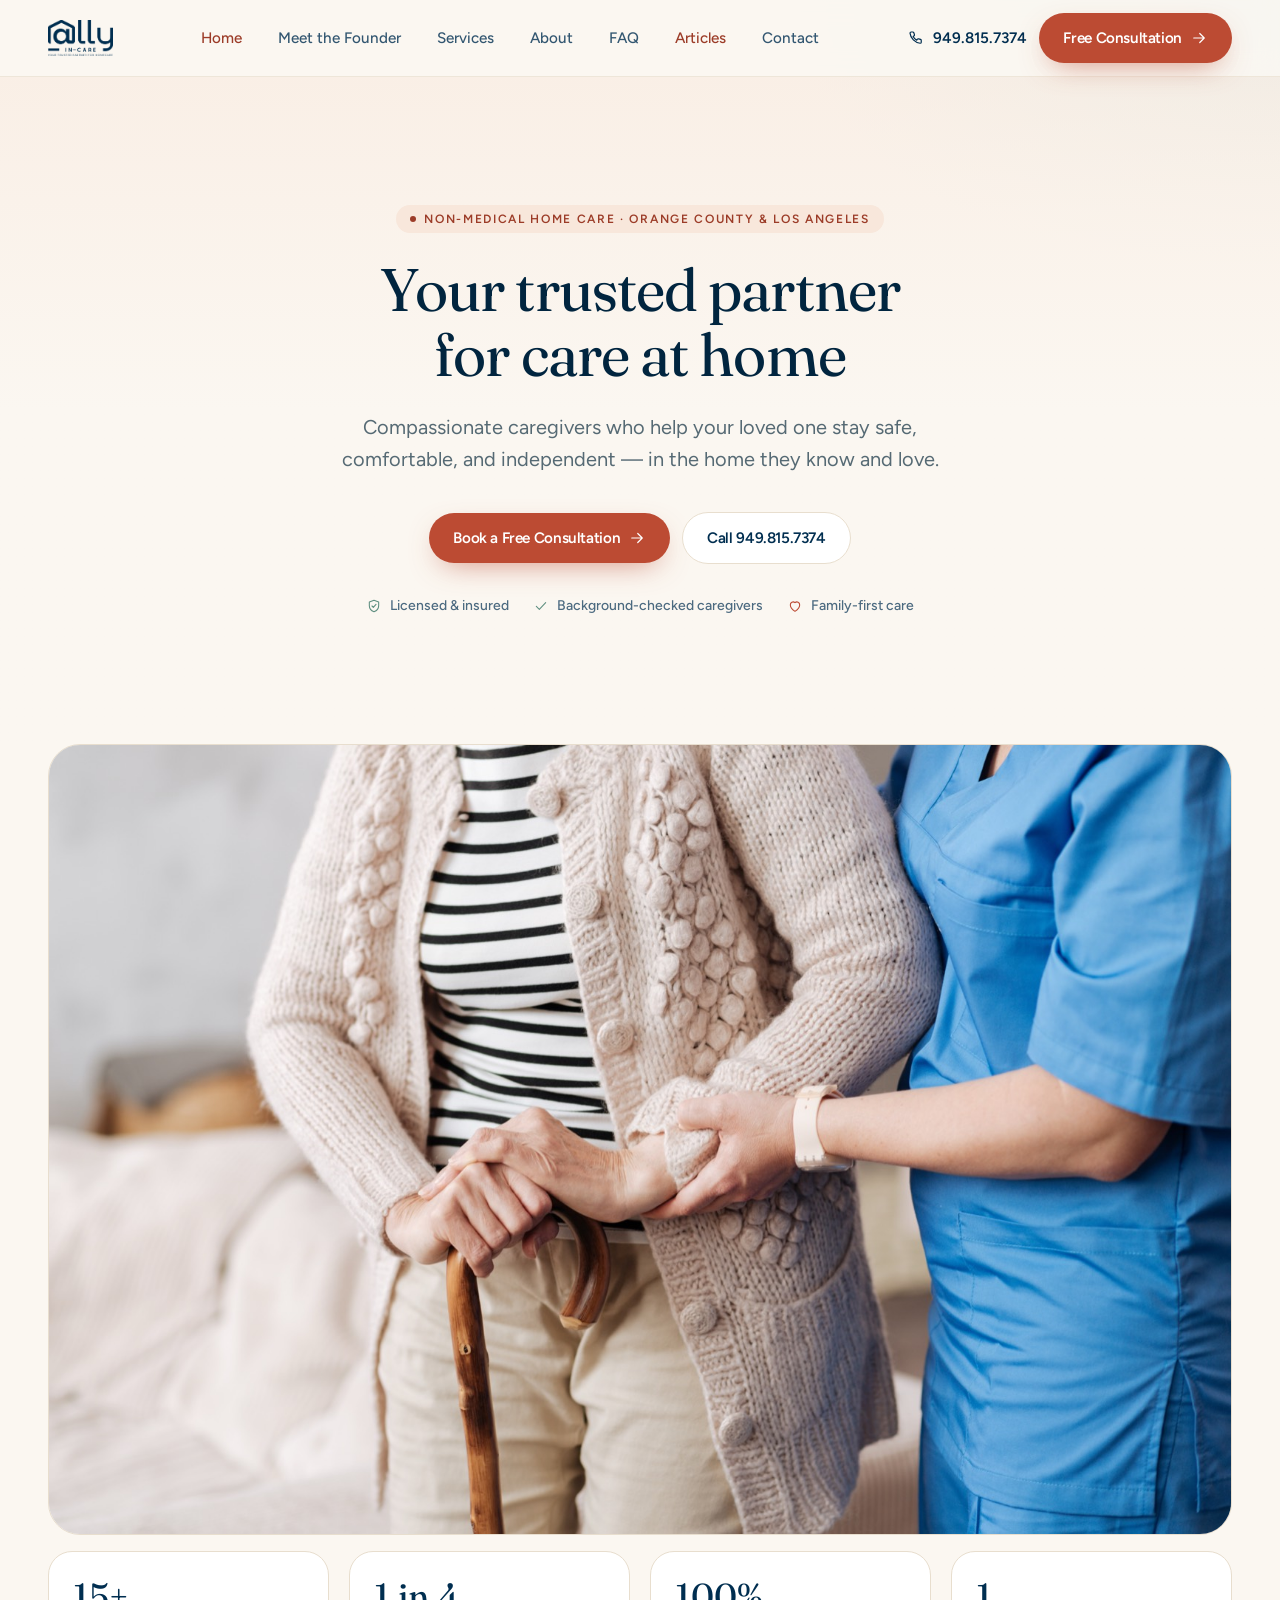
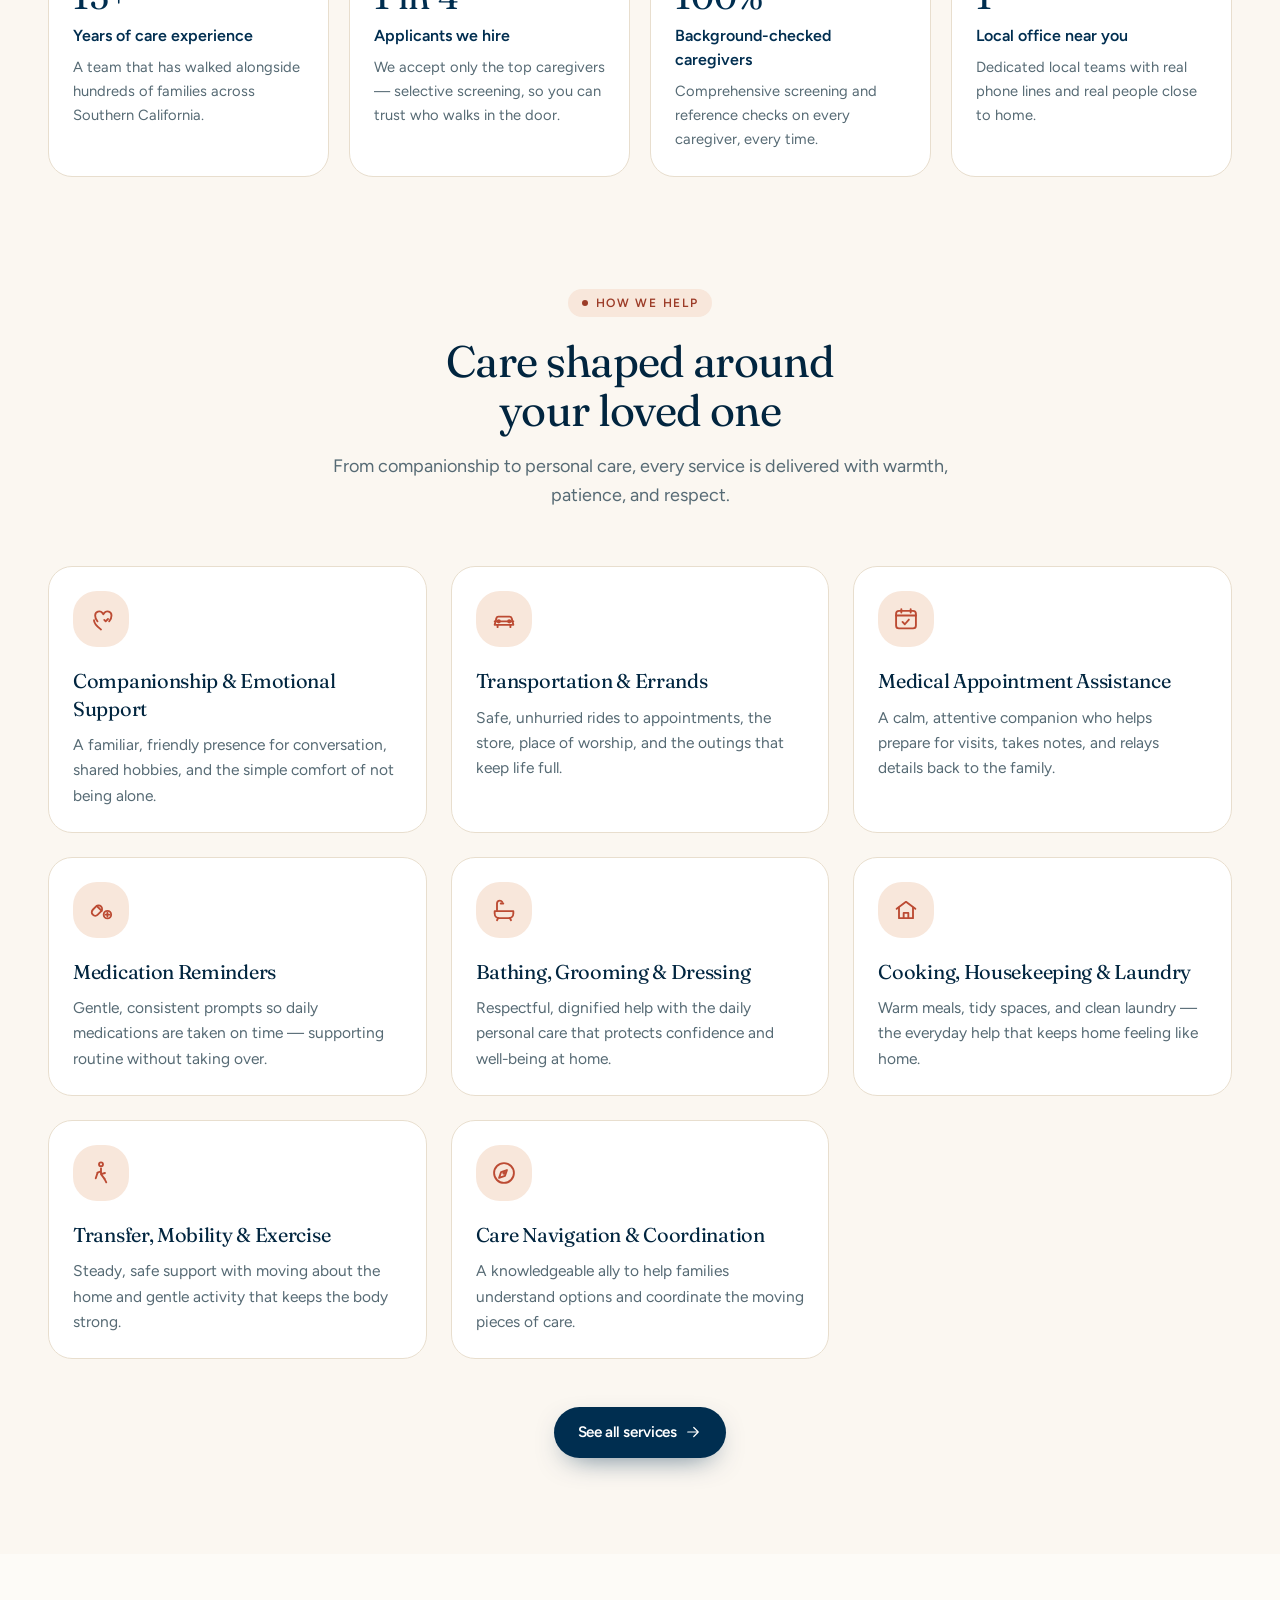
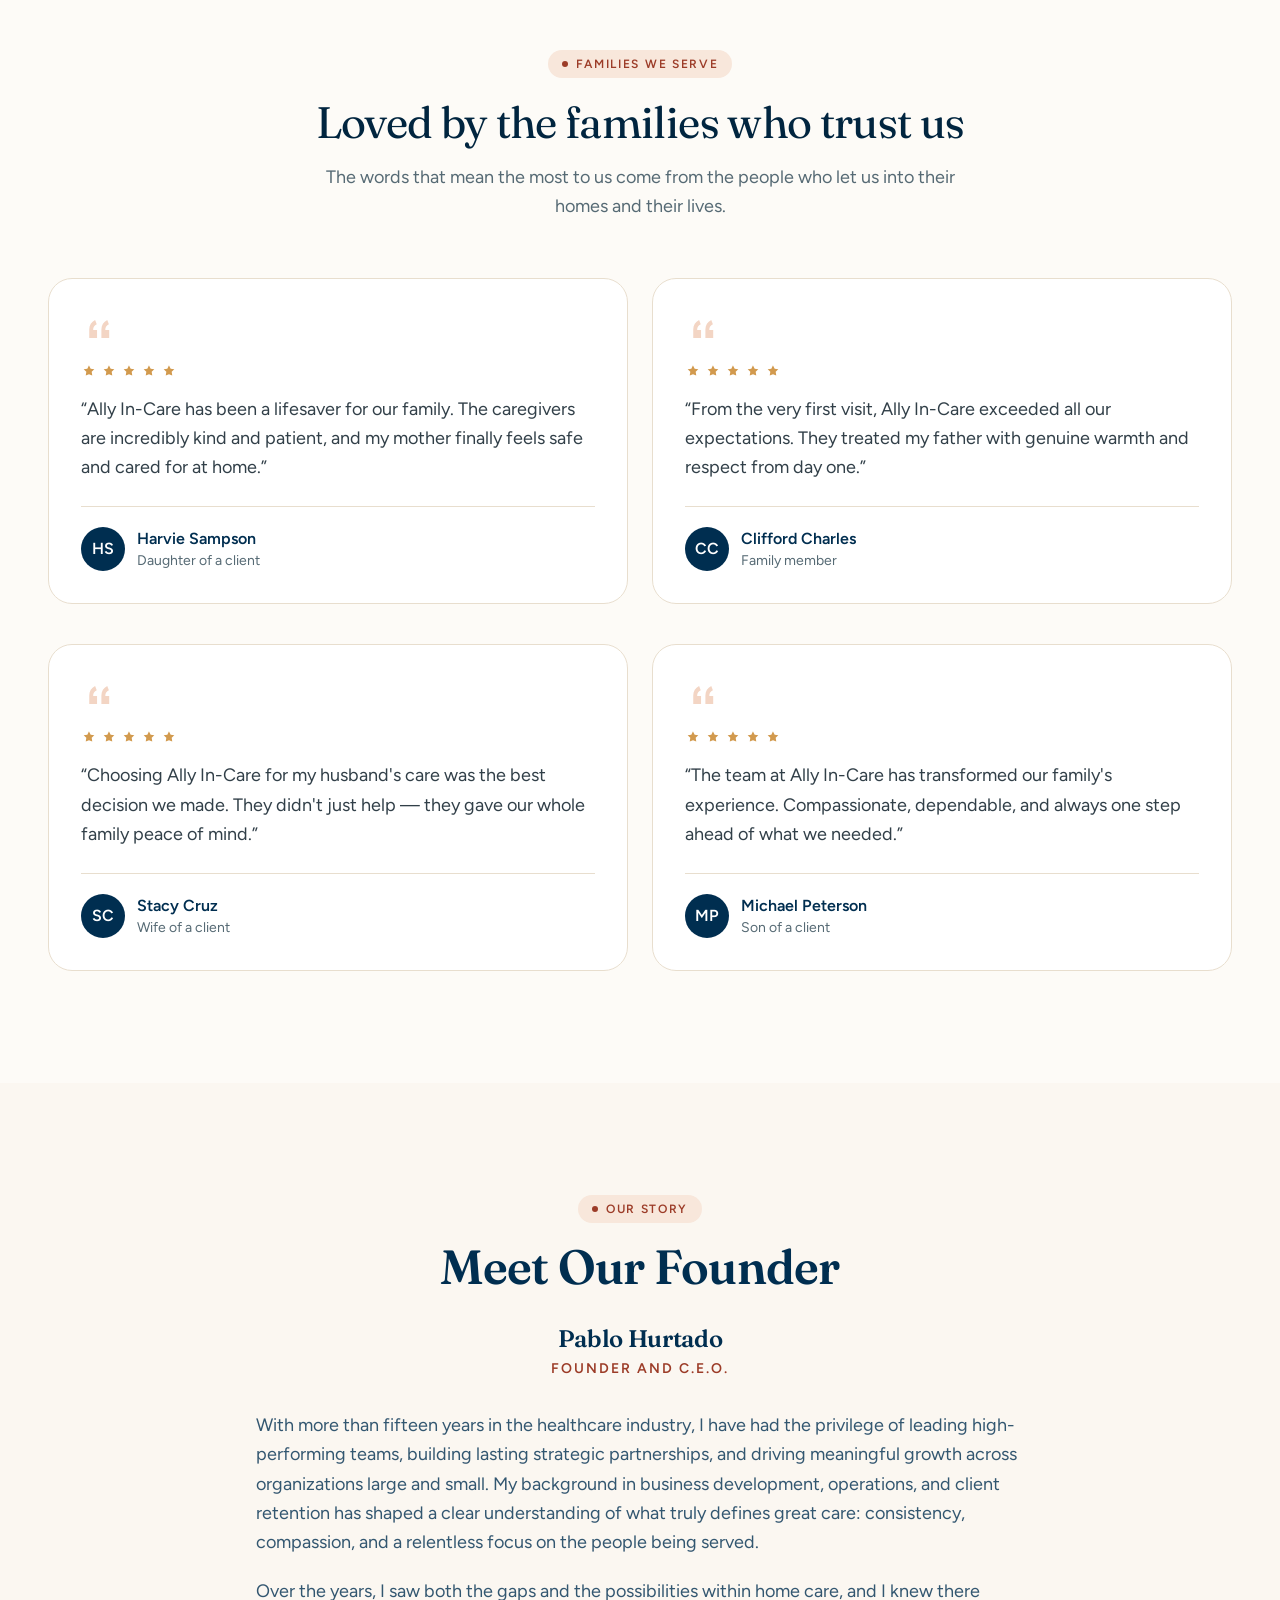
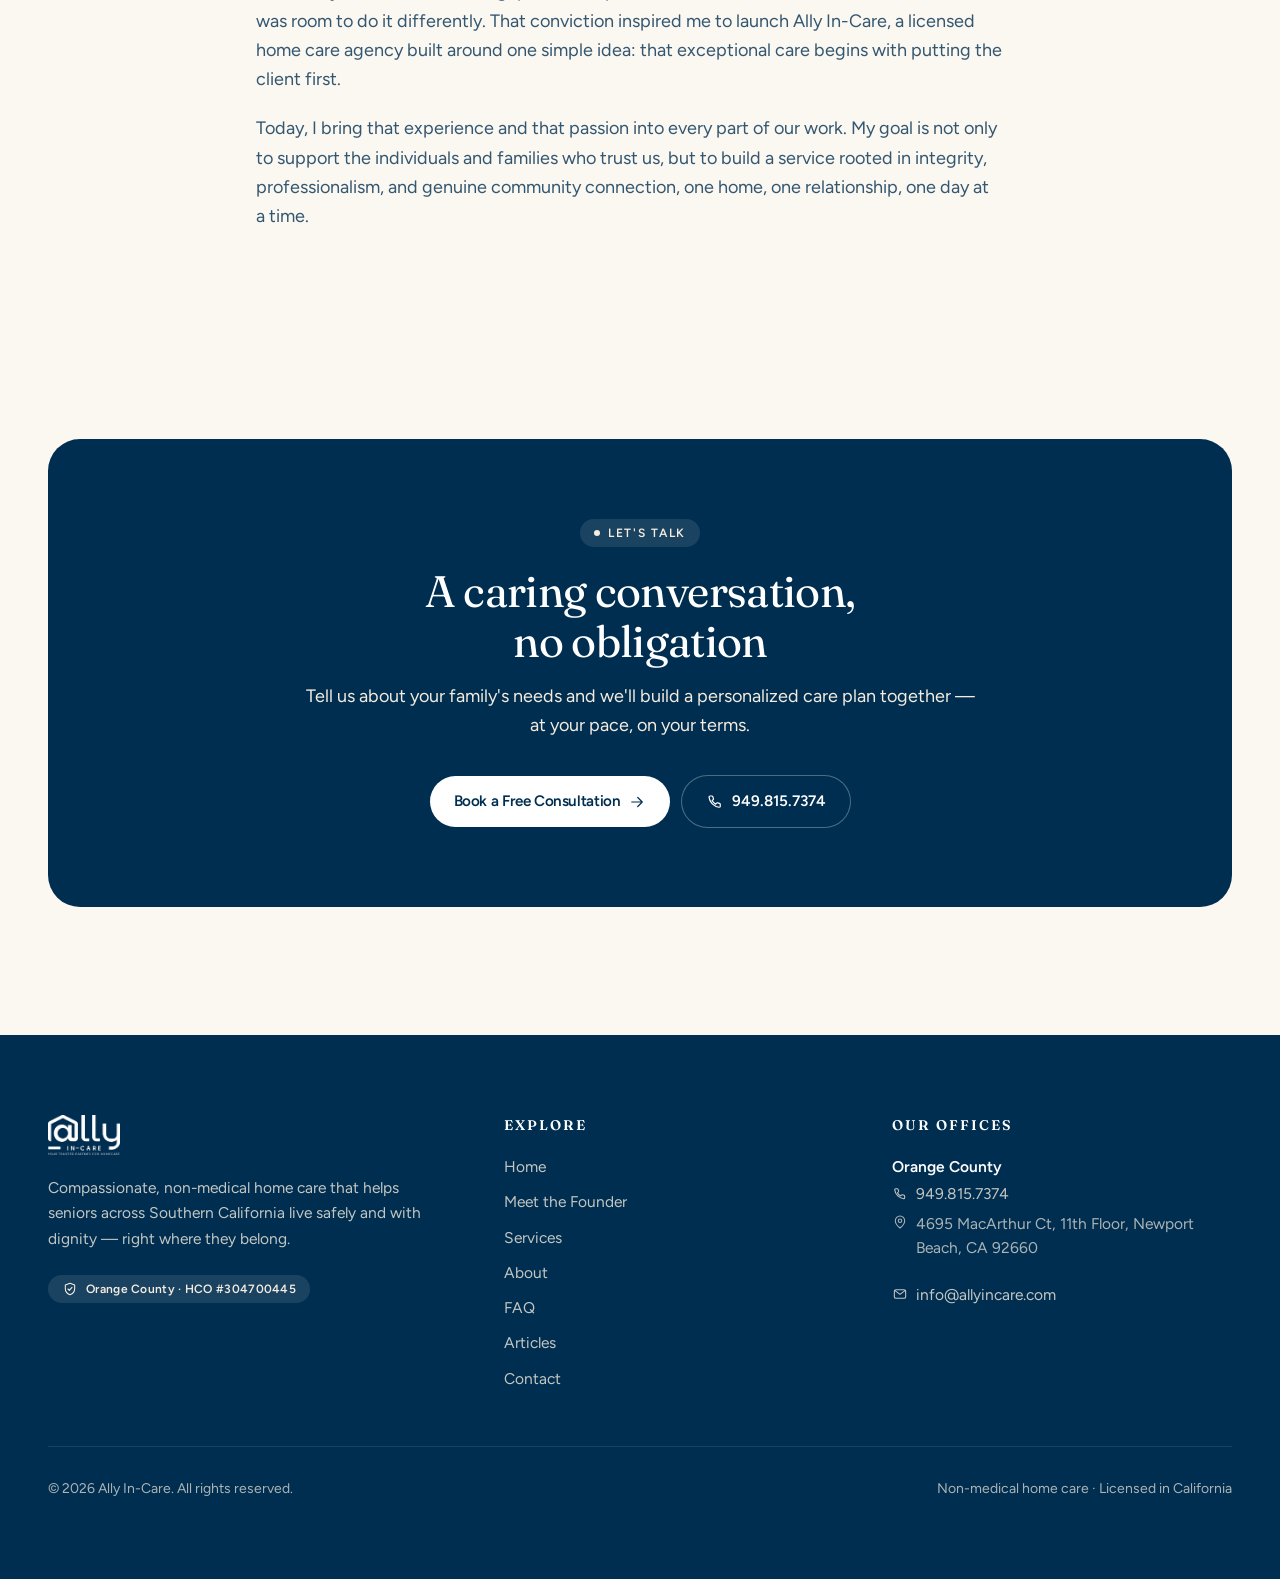
==== index.html @ 19de6883 "Ally In-Care static preview snapshot" ====
<!doctype html>
<html lang="en-US">
<head>
	<meta charset="UTF-8" />
	<meta name="viewport" content="width=device-width, initial-scale=1" />
	<title>Ally In-Care</title>
<meta name='robots' content='max-image-preview:large' />
<meta name="description" content="Ally In-Care provides compassionate, non-medical home care for seniors across Orange County and Los Angeles. Companionship, personal care, transportation &amp; more." />
<meta property="og:site_name" content="Ally In-Care" />
<meta property="og:type" content="website" />
<meta property="og:title" content="Ally In-Care" />
<meta property="og:description" content="Ally In-Care provides compassionate, non-medical home care for seniors across Orange County and Los Angeles. Companionship, personal care, transportation &amp; more." />
<meta property="og:url" content="http://host.docker.internal:8088/" />
<meta name="twitter:card" content="summary_large_image" />
<link rel="canonical" href="index.html" />
<link rel='dns-prefetch' href='http://fonts.googleapis.com/' />
<link href='https://fonts.gstatic.com' crossorigin rel='preconnect' />
<link rel="alternate" type="application/rss+xml" title="Ally In-Care &raquo; Feed" href="http://host.docker.internal:8088/feed/" />
<link rel="alternate" type="application/rss+xml" title="Ally In-Care &raquo; Comments Feed" href="http://host.docker.internal:8088/comments/feed/" />
<script type="application/ld+json">{"@context":"https:\/\/schema.org","@type":"HomeAndConstructionBusiness","@id":"http:\/\/host.docker.internal:8088\/#organization","name":"Ally In-Care","description":"Compassionate, non-medical home care for seniors across Orange County and Los Angeles, California.","url":"http:\/\/host.docker.internal:8088\/","email":"info@allyincare.com","logo":"http:\/\/host.docker.internal:8088\/wp-content\/themes\/allyincare\/assets\/logo-navy.png","image":"http:\/\/host.docker.internal:8088\/wp-content\/themes\/allyincare\/assets\/logo-navy.png","areaServed":[{"@type":"AdministrativeArea","name":"Orange County, California"},{"@type":"AdministrativeArea","name":"Los Angeles County, California"}],"location":[{"@type":"LocalBusiness","name":"Ally In-Care \u2014 Orange County","telephone":"+19498157374","email":"info@allyincare.com","address":{"@type":"PostalAddress","streetAddress":"4695 MacArthur Ct, 11th Floor, Newport Beach, CA 92660","addressRegion":"CA","addressCountry":"US"}}]}</script>
<style id='wp-img-auto-sizes-contain-inline-css'>
img:is([sizes=auto i],[sizes^="auto," i]){contain-intrinsic-size:3000px 1500px}
/*# sourceURL=wp-img-auto-sizes-contain-inline-css */
</style>
<style id='wp-emoji-styles-inline-css'>

	img.wp-smiley, img.emoji {
		display: inline !important;
		border: none !important;
		box-shadow: none !important;
		height: 1em !important;
		width: 1em !important;
		margin: 0 0.07em !important;
		vertical-align: -0.1em !important;
		background: none !important;
		padding: 0 !important;
	}
/*# sourceURL=wp-emoji-styles-inline-css */
</style>
<style id='wp-block-library-inline-css'>
:root{--wp-block-synced-color:#7a00df;--wp-block-synced-color--rgb:122,0,223;--wp-bound-block-color:var(--wp-block-synced-color);--wp-editor-canvas-background:#ddd;--wp-admin-theme-color:#007cba;--wp-admin-theme-color--rgb:0,124,186;--wp-admin-theme-color-darker-10:#006ba1;--wp-admin-theme-color-darker-10--rgb:0,107,160.5;--wp-admin-theme-color-darker-20:#005a87;--wp-admin-theme-color-darker-20--rgb:0,90,135;--wp-admin-border-width-focus:2px}@media (min-resolution:192dpi){:root{--wp-admin-border-width-focus:1.5px}}.wp-element-button{cursor:pointer}:root .has-very-light-gray-background-color{background-color:#eee}:root .has-very-dark-gray-background-color{background-color:#313131}:root .has-very-light-gray-color{color:#eee}:root .has-very-dark-gray-color{color:#313131}:root .has-vivid-green-cyan-to-vivid-cyan-blue-gradient-background{background:linear-gradient(135deg,#00d084,#0693e3)}:root .has-purple-crush-gradient-background{background:linear-gradient(135deg,#34e2e4,#4721fb 50%,#ab1dfe)}:root .has-hazy-dawn-gradient-background{background:linear-gradient(135deg,#faaca8,#dad0ec)}:root .has-subdued-olive-gradient-background{background:linear-gradient(135deg,#fafae1,#67a671)}:root .has-atomic-cream-gradient-background{background:linear-gradient(135deg,#fdd79a,#004a59)}:root .has-nightshade-gradient-background{background:linear-gradient(135deg,#330968,#31cdcf)}:root .has-midnight-gradient-background{background:linear-gradient(135deg,#020381,#2874fc)}:root{--wp--preset--font-size--normal:16px;--wp--preset--font-size--huge:42px}.has-regular-font-size{font-size:1em}.has-larger-font-size{font-size:2.625em}.has-normal-font-size{font-size:var(--wp--preset--font-size--normal)}.has-huge-font-size{font-size:var(--wp--preset--font-size--huge)}.has-text-align-center{text-align:center}.has-text-align-left{text-align:left}.has-text-align-right{text-align:right}.has-fit-text{white-space:nowrap!important}#end-resizable-editor-section{display:none}.aligncenter{clear:both}.items-justified-left{justify-content:flex-start}.items-justified-center{justify-content:center}.items-justified-right{justify-content:flex-end}.items-justified-space-between{justify-content:space-between}.screen-reader-text{border:0;clip-path:inset(50%);height:1px;margin:-1px;overflow:hidden;padding:0;position:absolute;width:1px;word-wrap:normal!important}.screen-reader-text:focus{background-color:#ddd;clip-path:none;color:#444;display:block;font-size:1em;height:auto;left:5px;line-height:normal;padding:15px 23px 14px;text-decoration:none;top:5px;width:auto;z-index:100000}html :where(.has-border-color){border-style:solid}html :where([style*=border-top-color]){border-top-style:solid}html :where([style*=border-right-color]){border-right-style:solid}html :where([style*=border-bottom-color]){border-bottom-style:solid}html :where([style*=border-left-color]){border-left-style:solid}html :where([style*=border-width]){border-style:solid}html :where([style*=border-top-width]){border-top-style:solid}html :where([style*=border-right-width]){border-right-style:solid}html :where([style*=border-bottom-width]){border-bottom-style:solid}html :where([style*=border-left-width]){border-left-style:solid}html :where(img[class*=wp-image-]){height:auto;max-width:100%}:where(figure){margin:0 0 1em}html :where(.is-position-sticky){--wp-admin--admin-bar--position-offset:var(--wp-admin--admin-bar--height,0px)}@media screen and (max-width:600px){html :where(.is-position-sticky){--wp-admin--admin-bar--position-offset:0px}}

/*# sourceURL=wp-block-library-inline-css */
</style>
<style id='classic-theme-styles-inline-css'>
/*! This file is auto-generated */
.wp-block-button__link{color:#fff;background-color:#32373c;border-radius:9999px;box-shadow:none;text-decoration:none;padding:calc(.667em + 2px) calc(1.333em + 2px);font-size:1.125em}.wp-block-file__button{background:#32373c;color:#fff;text-decoration:none}
/*# sourceURL=/wp-includes/css/classic-themes.min.css */
</style>
<style id='global-styles-inline-css'>
:root{--wp--preset--aspect-ratio--square: 1;--wp--preset--aspect-ratio--4-3: 4/3;--wp--preset--aspect-ratio--3-4: 3/4;--wp--preset--aspect-ratio--3-2: 3/2;--wp--preset--aspect-ratio--2-3: 2/3;--wp--preset--aspect-ratio--16-9: 16/9;--wp--preset--aspect-ratio--9-16: 9/16;--wp--preset--color--black: #000000;--wp--preset--color--cyan-bluish-gray: #abb8c3;--wp--preset--color--white: #ffffff;--wp--preset--color--pale-pink: #f78da7;--wp--preset--color--vivid-red: #cf2e2e;--wp--preset--color--luminous-vivid-orange: #ff6900;--wp--preset--color--luminous-vivid-amber: #fcb900;--wp--preset--color--light-green-cyan: #7bdcb5;--wp--preset--color--vivid-green-cyan: #00d084;--wp--preset--color--pale-cyan-blue: #8ed1fc;--wp--preset--color--vivid-cyan-blue: #0693e3;--wp--preset--color--vivid-purple: #9b51e0;--wp--preset--gradient--vivid-cyan-blue-to-vivid-purple: linear-gradient(135deg,rgb(6,147,227) 0%,rgb(155,81,224) 100%);--wp--preset--gradient--light-green-cyan-to-vivid-green-cyan: linear-gradient(135deg,rgb(122,220,180) 0%,rgb(0,208,130) 100%);--wp--preset--gradient--luminous-vivid-amber-to-luminous-vivid-orange: linear-gradient(135deg,rgb(252,185,0) 0%,rgb(255,105,0) 100%);--wp--preset--gradient--luminous-vivid-orange-to-vivid-red: linear-gradient(135deg,rgb(255,105,0) 0%,rgb(207,46,46) 100%);--wp--preset--gradient--very-light-gray-to-cyan-bluish-gray: linear-gradient(135deg,rgb(238,238,238) 0%,rgb(169,184,195) 100%);--wp--preset--gradient--cool-to-warm-spectrum: linear-gradient(135deg,rgb(74,234,220) 0%,rgb(151,120,209) 20%,rgb(207,42,186) 40%,rgb(238,44,130) 60%,rgb(251,105,98) 80%,rgb(254,248,76) 100%);--wp--preset--gradient--blush-light-purple: linear-gradient(135deg,rgb(255,206,236) 0%,rgb(152,150,240) 100%);--wp--preset--gradient--blush-bordeaux: linear-gradient(135deg,rgb(254,205,165) 0%,rgb(254,45,45) 50%,rgb(107,0,62) 100%);--wp--preset--gradient--luminous-dusk: linear-gradient(135deg,rgb(255,203,112) 0%,rgb(199,81,192) 50%,rgb(65,88,208) 100%);--wp--preset--gradient--pale-ocean: linear-gradient(135deg,rgb(255,245,203) 0%,rgb(182,227,212) 50%,rgb(51,167,181) 100%);--wp--preset--gradient--electric-grass: linear-gradient(135deg,rgb(202,248,128) 0%,rgb(113,206,126) 100%);--wp--preset--gradient--midnight: linear-gradient(135deg,rgb(2,3,129) 0%,rgb(40,116,252) 100%);--wp--preset--font-size--small: 13px;--wp--preset--font-size--medium: 20px;--wp--preset--font-size--large: 36px;--wp--preset--font-size--x-large: 42px;--wp--preset--spacing--20: 0.44rem;--wp--preset--spacing--30: 0.67rem;--wp--preset--spacing--40: 1rem;--wp--preset--spacing--50: 1.5rem;--wp--preset--spacing--60: 2.25rem;--wp--preset--spacing--70: 3.38rem;--wp--preset--spacing--80: 5.06rem;--wp--preset--shadow--natural: 6px 6px 9px rgba(0, 0, 0, 0.2);--wp--preset--shadow--deep: 12px 12px 50px rgba(0, 0, 0, 0.4);--wp--preset--shadow--sharp: 6px 6px 0px rgba(0, 0, 0, 0.2);--wp--preset--shadow--outlined: 6px 6px 0px -3px rgb(255, 255, 255), 6px 6px rgb(0, 0, 0);--wp--preset--shadow--crisp: 6px 6px 0px rgb(0, 0, 0);}:where(.is-layout-flex){gap: 0.5em;}:where(.is-layout-grid){gap: 0.5em;}body .is-layout-flex{display: flex;}.is-layout-flex{flex-wrap: wrap;align-items: center;}.is-layout-flex > :is(*, div){margin: 0;}body .is-layout-grid{display: grid;}.is-layout-grid > :is(*, div){margin: 0;}:where(.wp-block-columns.is-layout-flex){gap: 2em;}:where(.wp-block-columns.is-layout-grid){gap: 2em;}:where(.wp-block-post-template.is-layout-flex){gap: 1.25em;}:where(.wp-block-post-template.is-layout-grid){gap: 1.25em;}.has-black-color{color: var(--wp--preset--color--black) !important;}.has-cyan-bluish-gray-color{color: var(--wp--preset--color--cyan-bluish-gray) !important;}.has-white-color{color: var(--wp--preset--color--white) !important;}.has-pale-pink-color{color: var(--wp--preset--color--pale-pink) !important;}.has-vivid-red-color{color: var(--wp--preset--color--vivid-red) !important;}.has-luminous-vivid-orange-color{color: var(--wp--preset--color--luminous-vivid-orange) !important;}.has-luminous-vivid-amber-color{color: var(--wp--preset--color--luminous-vivid-amber) !important;}.has-light-green-cyan-color{color: var(--wp--preset--color--light-green-cyan) !important;}.has-vivid-green-cyan-color{color: var(--wp--preset--color--vivid-green-cyan) !important;}.has-pale-cyan-blue-color{color: var(--wp--preset--color--pale-cyan-blue) !important;}.has-vivid-cyan-blue-color{color: var(--wp--preset--color--vivid-cyan-blue) !important;}.has-vivid-purple-color{color: var(--wp--preset--color--vivid-purple) !important;}.has-black-background-color{background-color: var(--wp--preset--color--black) !important;}.has-cyan-bluish-gray-background-color{background-color: var(--wp--preset--color--cyan-bluish-gray) !important;}.has-white-background-color{background-color: var(--wp--preset--color--white) !important;}.has-pale-pink-background-color{background-color: var(--wp--preset--color--pale-pink) !important;}.has-vivid-red-background-color{background-color: var(--wp--preset--color--vivid-red) !important;}.has-luminous-vivid-orange-background-color{background-color: var(--wp--preset--color--luminous-vivid-orange) !important;}.has-luminous-vivid-amber-background-color{background-color: var(--wp--preset--color--luminous-vivid-amber) !important;}.has-light-green-cyan-background-color{background-color: var(--wp--preset--color--light-green-cyan) !important;}.has-vivid-green-cyan-background-color{background-color: var(--wp--preset--color--vivid-green-cyan) !important;}.has-pale-cyan-blue-background-color{background-color: var(--wp--preset--color--pale-cyan-blue) !important;}.has-vivid-cyan-blue-background-color{background-color: var(--wp--preset--color--vivid-cyan-blue) !important;}.has-vivid-purple-background-color{background-color: var(--wp--preset--color--vivid-purple) !important;}.has-black-border-color{border-color: var(--wp--preset--color--black) !important;}.has-cyan-bluish-gray-border-color{border-color: var(--wp--preset--color--cyan-bluish-gray) !important;}.has-white-border-color{border-color: var(--wp--preset--color--white) !important;}.has-pale-pink-border-color{border-color: var(--wp--preset--color--pale-pink) !important;}.has-vivid-red-border-color{border-color: var(--wp--preset--color--vivid-red) !important;}.has-luminous-vivid-orange-border-color{border-color: var(--wp--preset--color--luminous-vivid-orange) !important;}.has-luminous-vivid-amber-border-color{border-color: var(--wp--preset--color--luminous-vivid-amber) !important;}.has-light-green-cyan-border-color{border-color: var(--wp--preset--color--light-green-cyan) !important;}.has-vivid-green-cyan-border-color{border-color: var(--wp--preset--color--vivid-green-cyan) !important;}.has-pale-cyan-blue-border-color{border-color: var(--wp--preset--color--pale-cyan-blue) !important;}.has-vivid-cyan-blue-border-color{border-color: var(--wp--preset--color--vivid-cyan-blue) !important;}.has-vivid-purple-border-color{border-color: var(--wp--preset--color--vivid-purple) !important;}.has-vivid-cyan-blue-to-vivid-purple-gradient-background{background: var(--wp--preset--gradient--vivid-cyan-blue-to-vivid-purple) !important;}.has-light-green-cyan-to-vivid-green-cyan-gradient-background{background: var(--wp--preset--gradient--light-green-cyan-to-vivid-green-cyan) !important;}.has-luminous-vivid-amber-to-luminous-vivid-orange-gradient-background{background: var(--wp--preset--gradient--luminous-vivid-amber-to-luminous-vivid-orange) !important;}.has-luminous-vivid-orange-to-vivid-red-gradient-background{background: var(--wp--preset--gradient--luminous-vivid-orange-to-vivid-red) !important;}.has-very-light-gray-to-cyan-bluish-gray-gradient-background{background: var(--wp--preset--gradient--very-light-gray-to-cyan-bluish-gray) !important;}.has-cool-to-warm-spectrum-gradient-background{background: var(--wp--preset--gradient--cool-to-warm-spectrum) !important;}.has-blush-light-purple-gradient-background{background: var(--wp--preset--gradient--blush-light-purple) !important;}.has-blush-bordeaux-gradient-background{background: var(--wp--preset--gradient--blush-bordeaux) !important;}.has-luminous-dusk-gradient-background{background: var(--wp--preset--gradient--luminous-dusk) !important;}.has-pale-ocean-gradient-background{background: var(--wp--preset--gradient--pale-ocean) !important;}.has-electric-grass-gradient-background{background: var(--wp--preset--gradient--electric-grass) !important;}.has-midnight-gradient-background{background: var(--wp--preset--gradient--midnight) !important;}.has-small-font-size{font-size: var(--wp--preset--font-size--small) !important;}.has-medium-font-size{font-size: var(--wp--preset--font-size--medium) !important;}.has-large-font-size{font-size: var(--wp--preset--font-size--large) !important;}.has-x-large-font-size{font-size: var(--wp--preset--font-size--x-large) !important;}
/*# sourceURL=global-styles-inline-css */
</style>

<link rel='stylesheet' id='allyincare-fonts-css' href='https://fonts.googleapis.com/css2?family=Figtree:wght@400;500;600;700&#038;family=Fraunces:ital,opsz,wght@0,9..144,400;0,9..144,500;0,9..144,600;0,9..144,700;1,9..144,400;1,9..144,500&#038;display=swap' media='all' />
<link rel='stylesheet' id='allyincare-theme-css' href='wp-content/themes/allyincare/assets/theme.css' media='all' />
<link rel="https://api.w.org/" href="http://host.docker.internal:8088/wp-json/" /><link rel="EditURI" type="application/rsd+xml" title="RSD" href="http://host.docker.internal:8088/xmlrpc.php?rsd" />
<meta name="generator" content="WordPress 6.9.4" />
</head>
<body class="home blog wp-theme-allyincare bg-cream text-ink antialiased grain-cream">

<a href="index.html#main" class="sr-only focus:not-sr-only focus:absolute focus:left-4 focus:top-4 focus:z-[60] focus:rounded-full focus:bg-navy focus:px-5 focus:py-3 focus:text-white">Skip to content</a>

<header class="site-header sticky top-0 z-50 border-b border-line/70 bg-cream/85 backdrop-blur-md">
	<div class="container-x">
		<div class="flex h-[4.75rem] items-center justify-between gap-4">
			<a href="index.html" class="flex items-center gap-3" aria-label="Ally In-Care — home">
				<img src="wp-content/themes/allyincare/assets/logo-navy.png" alt="Ally In-Care" class="h-9 w-auto" width="140" height="36" />
			</a>

			<nav class="hidden items-center gap-1 lg:flex" aria-label="Primary">
									<a
						href="index.html"
						class="relative rounded-full px-4 py-2 text-[0.95rem] font-medium transition-colors text-terracotta-700"
						aria-current="page"					>Home</a>
									<a
						href="meet-the-founder/index.html"
						class="relative rounded-full px-4 py-2 text-[0.95rem] font-medium transition-colors text-navy/80 hover:text-navy"
											>Meet the Founder</a>
									<a
						href="our-services/index.html"
						class="relative rounded-full px-4 py-2 text-[0.95rem] font-medium transition-colors text-navy/80 hover:text-navy"
											>Services</a>
									<a
						href="about-us/index.html"
						class="relative rounded-full px-4 py-2 text-[0.95rem] font-medium transition-colors text-navy/80 hover:text-navy"
											>About</a>
									<a
						href="frequently-asked-questions/index.html"
						class="relative rounded-full px-4 py-2 text-[0.95rem] font-medium transition-colors text-navy/80 hover:text-navy"
											>FAQ</a>
									<a
						href="news-and-articles/index.html"
						class="relative rounded-full px-4 py-2 text-[0.95rem] font-medium transition-colors text-terracotta-700"
						aria-current="page"					>Articles</a>
									<a
						href="contact-us/index.html"
						class="relative rounded-full px-4 py-2 text-[0.95rem] font-medium transition-colors text-navy/80 hover:text-navy"
											>Contact</a>
							</nav>

			<div class="hidden items-center gap-3 lg:flex">
									<a href="tel:+19498157374" class="inline-flex items-center gap-2 text-[0.95rem] font-semibold text-navy hover:text-terracotta-700">
						<svg class="h-[18px] w-[18px]" viewBox="0 0 24 24" fill="none" stroke="currentColor" stroke-width="1.6" stroke-linecap="round" stroke-linejoin="round" aria-hidden="true"><path d="M4 5.5C4 4.7 4.7 4 5.5 4h2.2c.6 0 1.2.4 1.4 1l.8 2.5c.2.6 0 1.2-.5 1.6l-1.2.9a11 11 0 0 0 4.8 4.8l.9-1.2c.4-.5 1-.7 1.6-.5l2.5.8c.6.2 1 .8 1 1.4v2.2c0 .8-.7 1.5-1.5 1.5A15.5 15.5 0 0 1 4 5.5Z"/></svg>						949.815.7374					</a>
								<a href="contact-us/index.html" class="group inline-flex items-center justify-center gap-2 rounded-full px-6 py-3.5 text-[0.95rem] font-semibold tracking-tight transition-all duration-200 bg-terracotta text-white hover:bg-terracotta-700 shadow-[0_10px_30px_-12px_rgba(188,75,51,0.7)] ">Free Consultation<svg class="h-[18px] w-[18px] transition-transform duration-200 group-hover:translate-x-0.5" viewBox="0 0 24 24" fill="none" stroke="currentColor" stroke-width="1.6" stroke-linecap="round" stroke-linejoin="round" aria-hidden="true"><path d="M5 12h14M13 6l6 6-6 6"/></svg></a>			</div>

			<button type="button" class="js-menu-toggle inline-flex h-11 w-11 items-center justify-center rounded-full border border-line text-navy lg:hidden" aria-expanded="false" aria-controls="mobile-nav" aria-label="Open menu">
				<svg class="h-6 w-6" viewBox="0 0 24 24" fill="none" stroke="currentColor" stroke-width="1.6" stroke-linecap="round" stroke-linejoin="round" aria-hidden="true"><path d="M4 7h16M4 12h16M4 17h16"/></svg>			</button>
		</div>
	</div>

	<div id="mobile-nav" class="js-mobile-nav hidden border-t border-line bg-cream lg:hidden">
		<div class="container-x py-4">
			<nav class="flex flex-col gap-1" aria-label="Mobile">
									<a href="index.html" class="rounded-xl px-4 py-3 text-base font-medium bg-peach text-terracotta-700">Home</a>
									<a href="meet-the-founder/index.html" class="rounded-xl px-4 py-3 text-base font-medium text-navy hover:bg-cream-100">Meet the Founder</a>
									<a href="our-services/index.html" class="rounded-xl px-4 py-3 text-base font-medium text-navy hover:bg-cream-100">Services</a>
									<a href="about-us/index.html" class="rounded-xl px-4 py-3 text-base font-medium text-navy hover:bg-cream-100">About</a>
									<a href="frequently-asked-questions/index.html" class="rounded-xl px-4 py-3 text-base font-medium text-navy hover:bg-cream-100">FAQ</a>
									<a href="news-and-articles/index.html" class="rounded-xl px-4 py-3 text-base font-medium bg-peach text-terracotta-700">Articles</a>
									<a href="contact-us/index.html" class="rounded-xl px-4 py-3 text-base font-medium text-navy hover:bg-cream-100">Contact</a>
							</nav>
			<div class="mt-4 flex flex-col gap-3">
									<a href="tel:+19498157374" class="inline-flex items-center justify-center gap-2 rounded-full border border-line px-6 py-3 font-semibold text-navy">
						<svg class="h-[18px] w-[18px]" viewBox="0 0 24 24" fill="none" stroke="currentColor" stroke-width="1.6" stroke-linecap="round" stroke-linejoin="round" aria-hidden="true"><path d="M4 5.5C4 4.7 4.7 4 5.5 4h2.2c.6 0 1.2.4 1.4 1l.8 2.5c.2.6 0 1.2-.5 1.6l-1.2.9a11 11 0 0 0 4.8 4.8l.9-1.2c.4-.5 1-.7 1.6-.5l2.5.8c.6.2 1 .8 1 1.4v2.2c0 .8-.7 1.5-1.5 1.5A15.5 15.5 0 0 1 4 5.5Z"/></svg>						949.815.7374					</a>
								<a href="contact-us/index.html" class="group inline-flex items-center justify-center gap-2 rounded-full px-6 py-3.5 text-[0.95rem] font-semibold tracking-tight transition-all duration-200 bg-terracotta text-white hover:bg-terracotta-700 shadow-[0_10px_30px_-12px_rgba(188,75,51,0.7)] w-full">Free Consultation<svg class="h-[18px] w-[18px] transition-transform duration-200 group-hover:translate-x-0.5" viewBox="0 0 24 24" fill="none" stroke="currentColor" stroke-width="1.6" stroke-linecap="round" stroke-linejoin="round" aria-hidden="true"><path d="M5 12h14M13 6l6 6-6 6"/></svg></a>			</div>
		</div>
	</div>
</header>

<main id="main">

<section class="relative overflow-hidden">
	<div class="pointer-events-none absolute inset-0 bg-gradient-to-b from-peach/50 via-cream to-cream" aria-hidden="true"></div>
	<div class="container-x relative py-20 sm:py-28 lg:py-32">
		<div class="mx-auto max-w-3xl text-center">
			<span class="inline-flex items-center gap-2 rounded-full px-3.5 py-1.5 text-xs font-semibold uppercase tracking-[0.14em] text-terracotta-700 bg-peach"><span class="h-1.5 w-1.5 rounded-full bg-current" aria-hidden="true"></span>Non-medical home care · Orange County &amp; Los Angeles</span>			<h1 class="reveal reveal-1 mt-6 text-balance text-4xl leading-[1.08] sm:text-5xl md:text-6xl">Your trusted partner for care at home</h1>
			<p class="reveal reveal-2 mx-auto mt-6 max-w-2xl text-lg leading-relaxed text-muted text-pretty sm:text-xl">
				Compassionate caregivers who help your loved one stay safe, comfortable, and independent — in the home they know and love.
			</p>
			<div class="reveal reveal-3 mt-9 flex flex-col items-center justify-center gap-3 sm:flex-row">
				<a href="contact-us/index.html" class="group inline-flex items-center justify-center gap-2 rounded-full px-6 py-3.5 text-[0.95rem] font-semibold tracking-tight transition-all duration-200 bg-terracotta text-white hover:bg-terracotta-700 shadow-[0_10px_30px_-12px_rgba(188,75,51,0.7)] ">Book a Free Consultation<svg class="h-[18px] w-[18px] transition-transform duration-200 group-hover:translate-x-0.5" viewBox="0 0 24 24" fill="none" stroke="currentColor" stroke-width="1.6" stroke-linecap="round" stroke-linejoin="round" aria-hidden="true"><path d="M5 12h14M13 6l6 6-6 6"/></svg></a>									<a href="tel:+19498157374" class="group inline-flex items-center justify-center gap-2 rounded-full px-6 py-3.5 text-[0.95rem] font-semibold tracking-tight transition-all duration-200 bg-white text-navy border border-line hover:border-navy/40 hover:bg-cream-100 ">Call 949.815.7374</a>							</div>
			<div class="reveal reveal-4 mt-8 flex flex-wrap items-center justify-center gap-x-6 gap-y-2 text-sm font-medium text-navy/70">
				<span class="inline-flex items-center gap-2"><svg class="h-4 w-4 text-sage" viewBox="0 0 24 24" fill="none" stroke="currentColor" stroke-width="1.6" stroke-linecap="round" stroke-linejoin="round" aria-hidden="true"><path d="M12 3.5 19 6v5.5c0 4.4-3 7.5-7 9-4-1.5-7-4.6-7-9V6l7-2.5Z"/><path d="m9 12 2 2 4-4.5"/></svg> Licensed & insured</span>
				<span class="inline-flex items-center gap-2"><svg class="h-4 w-4 text-sage" viewBox="0 0 24 24" fill="none" stroke="currentColor" stroke-width="1.6" stroke-linecap="round" stroke-linejoin="round" aria-hidden="true"><path d="m5 12.5 4.5 4.5L19 7"/></svg> Background-checked caregivers</span>
				<span class="inline-flex items-center gap-2"><svg class="h-4 w-4 text-terracotta" viewBox="0 0 24 24" fill="none" stroke="currentColor" stroke-width="1.6" stroke-linecap="round" stroke-linejoin="round" aria-hidden="true"><path d="M12 20s-7-4.4-7-9.5A4.2 4.2 0 0 1 12 7a4.2 4.2 0 0 1 7 3.5C19 15.6 12 20 12 20Z"/></svg> Family-first care</span>
			</div>
		</div>
	</div>
</section>

<section class="pb-4">
	<div class="container-x">
		<div class="reveal reveal-4 overflow-hidden rounded-3xl border border-line shadow-[0_40px_90px_-50px_rgba(0,46,80,0.55)]">
			<img
				src="wp-content/themes/allyincare/assets/img/care-hands.jpg"
				alt="An Ally In-Care caregiver supporting a senior client at home"
				class="h-full w-full object-cover"
				width="1600"
				height="1068"
				loading="lazy"
			/>
		</div>
	</div>
</section>

<section class="pb-4">
	<div class="container-x">
		<div class="grid gap-5 sm:grid-cols-2 lg:grid-cols-4">
							<div class="rounded-2xl border border-line bg-white p-6">
					<p class="font-serif text-4xl text-navy">15+</p>
					<p class="mt-2 font-semibold text-navy">Years of care experience</p>
					<p class="mt-2 text-[0.92rem] leading-relaxed text-muted">A team that has walked alongside hundreds of families across Southern California.</p>
				</div>
							<div class="rounded-2xl border border-line bg-white p-6">
					<p class="font-serif text-4xl text-navy">1 in 4</p>
					<p class="mt-2 font-semibold text-navy">Applicants we hire</p>
					<p class="mt-2 text-[0.92rem] leading-relaxed text-muted">We accept only the top caregivers — selective screening, so you can trust who walks in the door.</p>
				</div>
							<div class="rounded-2xl border border-line bg-white p-6">
					<p class="font-serif text-4xl text-navy">100%</p>
					<p class="mt-2 font-semibold text-navy">Background-checked caregivers</p>
					<p class="mt-2 text-[0.92rem] leading-relaxed text-muted">Comprehensive screening and reference checks on every caregiver, every time.</p>
				</div>
							<div class="rounded-2xl border border-line bg-white p-6">
					<p class="font-serif text-4xl text-navy">1</p>
					<p class="mt-2 font-semibold text-navy">Local office near you</p>
					<p class="mt-2 text-[0.92rem] leading-relaxed text-muted">Dedicated local teams with real phone lines and real people close to home.</p>
				</div>
					</div>
	</div>
</section>

<section class="py-20 sm:py-24">
	<div class="container-x">
		<div class="max-w-2xl mx-auto text-center"><span class="inline-flex items-center gap-2 rounded-full px-3.5 py-1.5 text-xs font-semibold uppercase tracking-[0.14em] text-terracotta-700 bg-peach"><span class="h-1.5 w-1.5 rounded-full bg-current" aria-hidden="true"></span>How We Help</span><h2 class="mt-5 text-3xl leading-[1.12] sm:text-4xl md:text-[2.75rem] text-balance">Care shaped around your loved one</h2><p class="mt-4 text-lg leading-relaxed text-pretty text-muted">From companionship to personal care, every service is delivered with warmth, patience, and respect.</p></div>					<div class="mt-14 grid gap-6 sm:grid-cols-2 lg:grid-cols-3">
					<article class="group relative flex h-full flex-col rounded-2xl border border-line bg-white p-6 transition-all duration-300 hover:-translate-y-1 hover:border-terracotta/30 hover:shadow-[0_24px_50px_-30px_rgba(0,46,80,0.45)]">
		<span class="inline-flex h-14 w-14 items-center justify-center rounded-2xl bg-peach text-terracotta transition-colors duration-300 group-hover:bg-terracotta group-hover:text-white">
			<svg class="h-7 w-7" viewBox="0 0 24 24" fill="none" stroke="currentColor" stroke-width="1.6" stroke-linecap="round" stroke-linejoin="round" aria-hidden="true"><path d="M19 14c1.5-1.5 2-3.5 2-5a3.5 3.5 0 0 0-6.2-2.2L14 8l-.8-1.2A3.5 3.5 0 0 0 7 9c0 1.5.5 3.5 2 5"/><path d="M12 21c-1.2-1-6-4.5-6-8"/><path d="M18 12l-2 2-1.2-1.2"/></svg>		</span>
		<h3 class="mt-5 text-xl leading-snug">Companionship &#038; Emotional Support</h3>
					<p class="mt-2.5 text-[0.97rem] leading-relaxed text-muted">A familiar, friendly presence for conversation, shared hobbies, and the simple comfort of not being alone.</p>
					</article>
		<article class="group relative flex h-full flex-col rounded-2xl border border-line bg-white p-6 transition-all duration-300 hover:-translate-y-1 hover:border-terracotta/30 hover:shadow-[0_24px_50px_-30px_rgba(0,46,80,0.45)]">
		<span class="inline-flex h-14 w-14 items-center justify-center rounded-2xl bg-peach text-terracotta transition-colors duration-300 group-hover:bg-terracotta group-hover:text-white">
			<svg class="h-7 w-7" viewBox="0 0 24 24" fill="none" stroke="currentColor" stroke-width="1.6" stroke-linecap="round" stroke-linejoin="round" aria-hidden="true"><path d="M5 17h14M6.5 17v2M17.5 17v2"/><path d="M4 17l1.4-5.2A2 2 0 0 1 7.3 10h9.4a2 2 0 0 1 1.9 1.4L20 17"/><path d="M4 14h16"/><circle cx="7.5" cy="14" r="1"/><circle cx="16.5" cy="14" r="1"/></svg>		</span>
		<h3 class="mt-5 text-xl leading-snug">Transportation &#038; Errands</h3>
					<p class="mt-2.5 text-[0.97rem] leading-relaxed text-muted">Safe, unhurried rides to appointments, the store, place of worship, and the outings that keep life full.</p>
					</article>
		<article class="group relative flex h-full flex-col rounded-2xl border border-line bg-white p-6 transition-all duration-300 hover:-translate-y-1 hover:border-terracotta/30 hover:shadow-[0_24px_50px_-30px_rgba(0,46,80,0.45)]">
		<span class="inline-flex h-14 w-14 items-center justify-center rounded-2xl bg-peach text-terracotta transition-colors duration-300 group-hover:bg-terracotta group-hover:text-white">
			<svg class="h-7 w-7" viewBox="0 0 24 24" fill="none" stroke="currentColor" stroke-width="1.6" stroke-linecap="round" stroke-linejoin="round" aria-hidden="true"><rect x="3.5" y="5" width="17" height="15" rx="2.5"/><path d="M3.5 9h17M8 3.5v3M16 3.5v3"/><path d="M9 14.5l2 2 3.5-4"/></svg>		</span>
		<h3 class="mt-5 text-xl leading-snug">Medical Appointment Assistance</h3>
					<p class="mt-2.5 text-[0.97rem] leading-relaxed text-muted">A calm, attentive companion who helps prepare for visits, takes notes, and relays details back to the family.</p>
					</article>
		<article class="group relative flex h-full flex-col rounded-2xl border border-line bg-white p-6 transition-all duration-300 hover:-translate-y-1 hover:border-terracotta/30 hover:shadow-[0_24px_50px_-30px_rgba(0,46,80,0.45)]">
		<span class="inline-flex h-14 w-14 items-center justify-center rounded-2xl bg-peach text-terracotta transition-colors duration-300 group-hover:bg-terracotta group-hover:text-white">
			<svg class="h-7 w-7" viewBox="0 0 24 24" fill="none" stroke="currentColor" stroke-width="1.6" stroke-linecap="round" stroke-linejoin="round" aria-hidden="true"><rect x="3.5" y="9.5" width="10" height="6" rx="3" transform="rotate(-45 8.5 12.5)"/><path d="M8.4 8.6l4.2 4.2"/><circle cx="17.5" cy="16" r="3.2"/><path d="M17.5 14.4v3.2M15.9 16h3.2"/></svg>		</span>
		<h3 class="mt-5 text-xl leading-snug">Medication Reminders</h3>
					<p class="mt-2.5 text-[0.97rem] leading-relaxed text-muted">Gentle, consistent prompts so daily medications are taken on time — supporting routine without taking over.</p>
					</article>
		<article class="group relative flex h-full flex-col rounded-2xl border border-line bg-white p-6 transition-all duration-300 hover:-translate-y-1 hover:border-terracotta/30 hover:shadow-[0_24px_50px_-30px_rgba(0,46,80,0.45)]">
		<span class="inline-flex h-14 w-14 items-center justify-center rounded-2xl bg-peach text-terracotta transition-colors duration-300 group-hover:bg-terracotta group-hover:text-white">
			<svg class="h-7 w-7" viewBox="0 0 24 24" fill="none" stroke="currentColor" stroke-width="1.6" stroke-linecap="round" stroke-linejoin="round" aria-hidden="true"><path d="M4 13h16v2a4 4 0 0 1-4 4H8a4 4 0 0 1-4-4v-2Z"/><path d="M6 13V6.5A2.5 2.5 0 0 1 8.5 4a2.4 2.4 0 0 1 2 1.1"/><path d="M9.2 6.4h2.2"/><path d="M7 19l-1 1.8M17 19l1 1.8"/></svg>		</span>
		<h3 class="mt-5 text-xl leading-snug">Bathing, Grooming &#038; Dressing</h3>
					<p class="mt-2.5 text-[0.97rem] leading-relaxed text-muted">Respectful, dignified help with the daily personal care that protects confidence and well-being at home.</p>
					</article>
		<article class="group relative flex h-full flex-col rounded-2xl border border-line bg-white p-6 transition-all duration-300 hover:-translate-y-1 hover:border-terracotta/30 hover:shadow-[0_24px_50px_-30px_rgba(0,46,80,0.45)]">
		<span class="inline-flex h-14 w-14 items-center justify-center rounded-2xl bg-peach text-terracotta transition-colors duration-300 group-hover:bg-terracotta group-hover:text-white">
			<svg class="h-7 w-7" viewBox="0 0 24 24" fill="none" stroke="currentColor" stroke-width="1.6" stroke-linecap="round" stroke-linejoin="round" aria-hidden="true"><path d="M4 11l8-6 8 6"/><path d="M6 10v9h12v-9"/><path d="M10 19v-4.5h4V19"/></svg>		</span>
		<h3 class="mt-5 text-xl leading-snug">Cooking, Housekeeping &#038; Laundry</h3>
					<p class="mt-2.5 text-[0.97rem] leading-relaxed text-muted">Warm meals, tidy spaces, and clean laundry — the everyday help that keeps home feeling like home.</p>
					</article>
		<article class="group relative flex h-full flex-col rounded-2xl border border-line bg-white p-6 transition-all duration-300 hover:-translate-y-1 hover:border-terracotta/30 hover:shadow-[0_24px_50px_-30px_rgba(0,46,80,0.45)]">
		<span class="inline-flex h-14 w-14 items-center justify-center rounded-2xl bg-peach text-terracotta transition-colors duration-300 group-hover:bg-terracotta group-hover:text-white">
			<svg class="h-7 w-7" viewBox="0 0 24 24" fill="none" stroke="currentColor" stroke-width="1.6" stroke-linecap="round" stroke-linejoin="round" aria-hidden="true"><circle cx="12" cy="4.6" r="1.7"/><path d="M12 8v5l3 4M12 10.5l-3 1.2M12 13l3.4-1"/><path d="M9 12l-1.5 4.5M15 17l1.5 3"/></svg>		</span>
		<h3 class="mt-5 text-xl leading-snug">Transfer, Mobility &#038; Exercise</h3>
					<p class="mt-2.5 text-[0.97rem] leading-relaxed text-muted">Steady, safe support with moving about the home and gentle activity that keeps the body strong.</p>
					</article>
		<article class="group relative flex h-full flex-col rounded-2xl border border-line bg-white p-6 transition-all duration-300 hover:-translate-y-1 hover:border-terracotta/30 hover:shadow-[0_24px_50px_-30px_rgba(0,46,80,0.45)]">
		<span class="inline-flex h-14 w-14 items-center justify-center rounded-2xl bg-peach text-terracotta transition-colors duration-300 group-hover:bg-terracotta group-hover:text-white">
			<svg class="h-7 w-7" viewBox="0 0 24 24" fill="none" stroke="currentColor" stroke-width="1.6" stroke-linecap="round" stroke-linejoin="round" aria-hidden="true"><circle cx="12" cy="12" r="8.5"/><path d="M14.5 9.5l-1.7 5-5 1.7 1.7-5 5-1.7Z"/><circle cx="12" cy="12" r="0.6" fill="currentColor"/></svg>		</span>
		<h3 class="mt-5 text-xl leading-snug">Care Navigation &#038; Coordination</h3>
					<p class="mt-2.5 text-[0.97rem] leading-relaxed text-muted">A knowledgeable ally to help families understand options and coordinate the moving pieces of care.</p>
					</article>
				</div>
			<div class="mt-12 text-center">
				<a href="our-services/index.html" class="group inline-flex items-center justify-center gap-2 rounded-full px-6 py-3.5 text-[0.95rem] font-semibold tracking-tight transition-all duration-200 bg-navy text-white hover:bg-navy-800 shadow-[0_10px_30px_-14px_rgba(0,46,80,0.8)] ">See all services<svg class="h-[18px] w-[18px] transition-transform duration-200 group-hover:translate-x-0.5" viewBox="0 0 24 24" fill="none" stroke="currentColor" stroke-width="1.6" stroke-linecap="round" stroke-linejoin="round" aria-hidden="true"><path d="M5 12h14M13 6l6 6-6 6"/></svg></a>			</div>
			</div>
</section>

<div class="bg-cream-100">
		<section class="py-20 sm:py-24" aria-labelledby="testimonials-heading">
		<div class="container-x">
			<div class="max-w-2xl mx-auto text-center"><span class="inline-flex items-center gap-2 rounded-full px-3.5 py-1.5 text-xs font-semibold uppercase tracking-[0.14em] text-terracotta-700 bg-peach"><span class="h-1.5 w-1.5 rounded-full bg-current" aria-hidden="true"></span>Families We Serve</span><h2 class="mt-5 text-3xl leading-[1.12] sm:text-4xl md:text-[2.75rem] text-balance"><span id="testimonials-heading">Loved by the families who trust us</span></h2><p class="mt-4 text-lg leading-relaxed text-pretty text-muted">The words that mean the most to us come from the people who let us into their homes and their lives.</p></div>			<div class="mt-14 grid gap-6 md:grid-cols-2">
									<figure class="relative flex flex-col rounded-2xl border border-line bg-white p-7 sm:p-8">
						<svg class="h-9 w-9 text-peach-200" viewBox="0 0 24 24" fill="currentColor" aria-hidden="true"><path d="M9.4 6C6.9 7.3 5.5 9.4 5.5 12.4V18h5.2v-5.3H8.1c0-1.8.8-3 2.4-3.8L9.4 6Zm8.1 0c-2.5 1.3-3.9 3.4-3.9 6.4V18h5.2v-5.3h-2.6c0-1.8.8-3 2.4-3.8L17.5 6Z"/></svg>						<div class="mt-4 flex gap-1 text-gold" aria-label="5 out of 5 stars">
							<svg class="h-4 w-4" viewBox="0 0 24 24" fill="currentColor" aria-hidden="true"><path d="M12 3.6l2.5 5 5.5.8-4 3.9.9 5.5L12 16.9 7.1 18.7l.9-5.5-4-3.9 5.5-.8 2.5-5Z"/></svg><svg class="h-4 w-4" viewBox="0 0 24 24" fill="currentColor" aria-hidden="true"><path d="M12 3.6l2.5 5 5.5.8-4 3.9.9 5.5L12 16.9 7.1 18.7l.9-5.5-4-3.9 5.5-.8 2.5-5Z"/></svg><svg class="h-4 w-4" viewBox="0 0 24 24" fill="currentColor" aria-hidden="true"><path d="M12 3.6l2.5 5 5.5.8-4 3.9.9 5.5L12 16.9 7.1 18.7l.9-5.5-4-3.9 5.5-.8 2.5-5Z"/></svg><svg class="h-4 w-4" viewBox="0 0 24 24" fill="currentColor" aria-hidden="true"><path d="M12 3.6l2.5 5 5.5.8-4 3.9.9 5.5L12 16.9 7.1 18.7l.9-5.5-4-3.9 5.5-.8 2.5-5Z"/></svg><svg class="h-4 w-4" viewBox="0 0 24 24" fill="currentColor" aria-hidden="true"><path d="M12 3.6l2.5 5 5.5.8-4 3.9.9 5.5L12 16.9 7.1 18.7l.9-5.5-4-3.9 5.5-.8 2.5-5Z"/></svg>						</div>
						<blockquote class="mt-4 text-lg leading-relaxed text-ink/90 text-pretty">&ldquo;Ally In-Care has been a lifesaver for our family. The caregivers are incredibly kind and patient, and my mother finally feels safe and cared for at home.&rdquo;</blockquote>
						<figcaption class="mt-6 flex items-center gap-3 border-t border-line pt-5">
							<span class="flex h-11 w-11 flex-none items-center justify-center rounded-full bg-navy text-base font-semibold text-white" aria-hidden="true">HS</span>
							<span>
								<span class="block font-semibold text-navy">Harvie Sampson</span>
								<span class="block text-sm text-muted">Daughter of a client</span>
							</span>
						</figcaption>
					</figure>
									<figure class="relative flex flex-col rounded-2xl border border-line bg-white p-7 sm:p-8">
						<svg class="h-9 w-9 text-peach-200" viewBox="0 0 24 24" fill="currentColor" aria-hidden="true"><path d="M9.4 6C6.9 7.3 5.5 9.4 5.5 12.4V18h5.2v-5.3H8.1c0-1.8.8-3 2.4-3.8L9.4 6Zm8.1 0c-2.5 1.3-3.9 3.4-3.9 6.4V18h5.2v-5.3h-2.6c0-1.8.8-3 2.4-3.8L17.5 6Z"/></svg>						<div class="mt-4 flex gap-1 text-gold" aria-label="5 out of 5 stars">
							<svg class="h-4 w-4" viewBox="0 0 24 24" fill="currentColor" aria-hidden="true"><path d="M12 3.6l2.5 5 5.5.8-4 3.9.9 5.5L12 16.9 7.1 18.7l.9-5.5-4-3.9 5.5-.8 2.5-5Z"/></svg><svg class="h-4 w-4" viewBox="0 0 24 24" fill="currentColor" aria-hidden="true"><path d="M12 3.6l2.5 5 5.5.8-4 3.9.9 5.5L12 16.9 7.1 18.7l.9-5.5-4-3.9 5.5-.8 2.5-5Z"/></svg><svg class="h-4 w-4" viewBox="0 0 24 24" fill="currentColor" aria-hidden="true"><path d="M12 3.6l2.5 5 5.5.8-4 3.9.9 5.5L12 16.9 7.1 18.7l.9-5.5-4-3.9 5.5-.8 2.5-5Z"/></svg><svg class="h-4 w-4" viewBox="0 0 24 24" fill="currentColor" aria-hidden="true"><path d="M12 3.6l2.5 5 5.5.8-4 3.9.9 5.5L12 16.9 7.1 18.7l.9-5.5-4-3.9 5.5-.8 2.5-5Z"/></svg><svg class="h-4 w-4" viewBox="0 0 24 24" fill="currentColor" aria-hidden="true"><path d="M12 3.6l2.5 5 5.5.8-4 3.9.9 5.5L12 16.9 7.1 18.7l.9-5.5-4-3.9 5.5-.8 2.5-5Z"/></svg>						</div>
						<blockquote class="mt-4 text-lg leading-relaxed text-ink/90 text-pretty">&ldquo;From the very first visit, Ally In-Care exceeded all our expectations. They treated my father with genuine warmth and respect from day one.&rdquo;</blockquote>
						<figcaption class="mt-6 flex items-center gap-3 border-t border-line pt-5">
							<span class="flex h-11 w-11 flex-none items-center justify-center rounded-full bg-navy text-base font-semibold text-white" aria-hidden="true">CC</span>
							<span>
								<span class="block font-semibold text-navy">Clifford Charles</span>
								<span class="block text-sm text-muted">Family member</span>
							</span>
						</figcaption>
					</figure>
									<figure class="relative flex flex-col rounded-2xl border border-line bg-white p-7 sm:p-8">
						<svg class="h-9 w-9 text-peach-200" viewBox="0 0 24 24" fill="currentColor" aria-hidden="true"><path d="M9.4 6C6.9 7.3 5.5 9.4 5.5 12.4V18h5.2v-5.3H8.1c0-1.8.8-3 2.4-3.8L9.4 6Zm8.1 0c-2.5 1.3-3.9 3.4-3.9 6.4V18h5.2v-5.3h-2.6c0-1.8.8-3 2.4-3.8L17.5 6Z"/></svg>						<div class="mt-4 flex gap-1 text-gold" aria-label="5 out of 5 stars">
							<svg class="h-4 w-4" viewBox="0 0 24 24" fill="currentColor" aria-hidden="true"><path d="M12 3.6l2.5 5 5.5.8-4 3.9.9 5.5L12 16.9 7.1 18.7l.9-5.5-4-3.9 5.5-.8 2.5-5Z"/></svg><svg class="h-4 w-4" viewBox="0 0 24 24" fill="currentColor" aria-hidden="true"><path d="M12 3.6l2.5 5 5.5.8-4 3.9.9 5.5L12 16.9 7.1 18.7l.9-5.5-4-3.9 5.5-.8 2.5-5Z"/></svg><svg class="h-4 w-4" viewBox="0 0 24 24" fill="currentColor" aria-hidden="true"><path d="M12 3.6l2.5 5 5.5.8-4 3.9.9 5.5L12 16.9 7.1 18.7l.9-5.5-4-3.9 5.5-.8 2.5-5Z"/></svg><svg class="h-4 w-4" viewBox="0 0 24 24" fill="currentColor" aria-hidden="true"><path d="M12 3.6l2.5 5 5.5.8-4 3.9.9 5.5L12 16.9 7.1 18.7l.9-5.5-4-3.9 5.5-.8 2.5-5Z"/></svg><svg class="h-4 w-4" viewBox="0 0 24 24" fill="currentColor" aria-hidden="true"><path d="M12 3.6l2.5 5 5.5.8-4 3.9.9 5.5L12 16.9 7.1 18.7l.9-5.5-4-3.9 5.5-.8 2.5-5Z"/></svg>						</div>
						<blockquote class="mt-4 text-lg leading-relaxed text-ink/90 text-pretty">&ldquo;Choosing Ally In-Care for my husband&#039;s care was the best decision we made. They didn&#039;t just help — they gave our whole family peace of mind.&rdquo;</blockquote>
						<figcaption class="mt-6 flex items-center gap-3 border-t border-line pt-5">
							<span class="flex h-11 w-11 flex-none items-center justify-center rounded-full bg-navy text-base font-semibold text-white" aria-hidden="true">SC</span>
							<span>
								<span class="block font-semibold text-navy">Stacy Cruz</span>
								<span class="block text-sm text-muted">Wife of a client</span>
							</span>
						</figcaption>
					</figure>
									<figure class="relative flex flex-col rounded-2xl border border-line bg-white p-7 sm:p-8">
						<svg class="h-9 w-9 text-peach-200" viewBox="0 0 24 24" fill="currentColor" aria-hidden="true"><path d="M9.4 6C6.9 7.3 5.5 9.4 5.5 12.4V18h5.2v-5.3H8.1c0-1.8.8-3 2.4-3.8L9.4 6Zm8.1 0c-2.5 1.3-3.9 3.4-3.9 6.4V18h5.2v-5.3h-2.6c0-1.8.8-3 2.4-3.8L17.5 6Z"/></svg>						<div class="mt-4 flex gap-1 text-gold" aria-label="5 out of 5 stars">
							<svg class="h-4 w-4" viewBox="0 0 24 24" fill="currentColor" aria-hidden="true"><path d="M12 3.6l2.5 5 5.5.8-4 3.9.9 5.5L12 16.9 7.1 18.7l.9-5.5-4-3.9 5.5-.8 2.5-5Z"/></svg><svg class="h-4 w-4" viewBox="0 0 24 24" fill="currentColor" aria-hidden="true"><path d="M12 3.6l2.5 5 5.5.8-4 3.9.9 5.5L12 16.9 7.1 18.7l.9-5.5-4-3.9 5.5-.8 2.5-5Z"/></svg><svg class="h-4 w-4" viewBox="0 0 24 24" fill="currentColor" aria-hidden="true"><path d="M12 3.6l2.5 5 5.5.8-4 3.9.9 5.5L12 16.9 7.1 18.7l.9-5.5-4-3.9 5.5-.8 2.5-5Z"/></svg><svg class="h-4 w-4" viewBox="0 0 24 24" fill="currentColor" aria-hidden="true"><path d="M12 3.6l2.5 5 5.5.8-4 3.9.9 5.5L12 16.9 7.1 18.7l.9-5.5-4-3.9 5.5-.8 2.5-5Z"/></svg><svg class="h-4 w-4" viewBox="0 0 24 24" fill="currentColor" aria-hidden="true"><path d="M12 3.6l2.5 5 5.5.8-4 3.9.9 5.5L12 16.9 7.1 18.7l.9-5.5-4-3.9 5.5-.8 2.5-5Z"/></svg>						</div>
						<blockquote class="mt-4 text-lg leading-relaxed text-ink/90 text-pretty">&ldquo;The team at Ally In-Care has transformed our family&#039;s experience. Compassionate, dependable, and always one step ahead of what we needed.&rdquo;</blockquote>
						<figcaption class="mt-6 flex items-center gap-3 border-t border-line pt-5">
							<span class="flex h-11 w-11 flex-none items-center justify-center rounded-full bg-navy text-base font-semibold text-white" aria-hidden="true">MP</span>
							<span>
								<span class="block font-semibold text-navy">Michael Peterson</span>
								<span class="block text-sm text-muted">Son of a client</span>
							</span>
						</figcaption>
					</figure>
							</div>
		</div>
	</section>
	</div>

<section id="founder" class="bg-cream py-20 sm:py-28">
	<div class="container-x">
		<div class="mx-auto max-w-3xl text-center">
			<span class="inline-flex items-center gap-2 rounded-full px-3.5 py-1.5 text-xs font-semibold uppercase tracking-[0.14em] text-terracotta-700 bg-peach"><span class="h-1.5 w-1.5 rounded-full bg-current" aria-hidden="true"></span>Our Story</span>			<h2 class="reveal reveal-1 mt-5 text-4xl font-semibold text-navy sm:text-5xl">Meet Our Founder</h2>

			
			<h3 class="reveal reveal-3 mt-8 text-2xl font-semibold text-navy">Pablo Hurtado</h3>
							<p class="mt-1 text-sm font-semibold uppercase tracking-[0.14em] text-terracotta-700">Founder and C.E.O.</p>
			
			<div class="reveal reveal-4 mt-8 space-y-5 text-left text-lg leading-relaxed text-navy/80 text-pretty">
																				<p>With more than fifteen years in the healthcare industry, I have had the privilege of leading high-performing teams, building lasting strategic partnerships, and driving meaningful growth across organizations large and small. My background in business development, operations, and client retention has shaped a clear understanding of what truly defines great care: consistency, compassion, and a relentless focus on the people being served.</p>
																									<p>Over the years, I saw both the gaps and the possibilities within home care, and I knew there was room to do it differently. That conviction inspired me to launch Ally In-Care, a licensed home care agency built around one simple idea: that exceptional care begins with putting the client first.</p>
																									<p>Today, I bring that experience and that passion into every part of our work. My goal is not only to support the individuals and families who trust us, but to build a service rooted in integrity, professionalism, and genuine community connection, one home, one relationship, one day at a time.</p>
												</div>
		</div>
	</div>
</section>

<section class="py-20 sm:py-24">
	<div class="container-x">
		<div class="relative overflow-hidden rounded-3xl bg-navy px-8 py-14 text-center sm:px-16 sm:py-20">
			<div class="mx-auto max-w-2xl">
				<div class="max-w-2xl mx-auto text-center"><span class="inline-flex items-center gap-2 rounded-full px-3.5 py-1.5 text-xs font-semibold uppercase tracking-[0.14em] text-cream-200 bg-white/10"><span class="h-1.5 w-1.5 rounded-full bg-current" aria-hidden="true"></span>Let&#039;s Talk</span><h2 class="mt-5 text-3xl leading-[1.12] sm:text-4xl md:text-[2.75rem] text-balance !text-white">A caring conversation, no obligation</h2><p class="mt-4 text-lg leading-relaxed text-pretty text-cream-200">Tell us about your family's needs and we'll build a personalized care plan together — at your pace, on your terms.</p></div>				<div class="mt-9 flex flex-col items-center justify-center gap-3 sm:flex-row">
					<a href="contact-us/index.html" class="group inline-flex items-center justify-center gap-2 rounded-full px-6 py-3.5 text-[0.95rem] font-semibold tracking-tight transition-all duration-200 bg-white text-navy hover:bg-cream-200 ">Book a Free Consultation<svg class="h-[18px] w-[18px] transition-transform duration-200 group-hover:translate-x-0.5" viewBox="0 0 24 24" fill="none" stroke="currentColor" stroke-width="1.6" stroke-linecap="round" stroke-linejoin="round" aria-hidden="true"><path d="M5 12h14M13 6l6 6-6 6"/></svg></a>											<a href="tel:+19498157374" class="inline-flex items-center justify-center gap-2 rounded-full px-6 py-3.5 text-[0.95rem] font-semibold text-white ring-1 ring-white/30 transition-colors hover:bg-white/10">
							<svg class="h-[18px] w-[18px]" viewBox="0 0 24 24" fill="none" stroke="currentColor" stroke-width="1.6" stroke-linecap="round" stroke-linejoin="round" aria-hidden="true"><path d="M4 5.5C4 4.7 4.7 4 5.5 4h2.2c.6 0 1.2.4 1.4 1l.8 2.5c.2.6 0 1.2-.5 1.6l-1.2.9a11 11 0 0 0 4.8 4.8l.9-1.2c.4-.5 1-.7 1.6-.5l2.5.8c.6.2 1 .8 1 1.4v2.2c0 .8-.7 1.5-1.5 1.5A15.5 15.5 0 0 1 4 5.5Z"/></svg>							949.815.7374						</a>
									</div>
			</div>
		</div>
	</div>
</section>

</main>

<footer class="mt-8 bg-navy text-cream-200">
	<div class="container-x py-16 sm:py-20">
		<div class="grid gap-12 lg:grid-cols-[1.2fr_1fr_1fr]">
			<div>
				<img src="wp-content/themes/allyincare/assets/logo-white.png" alt="Ally In-Care" class="h-10 w-auto" width="160" height="40" />
				<p class="mt-5 max-w-sm text-[0.97rem] leading-relaxed text-cream-200/80 text-pretty">
					Compassionate, non-medical home care that helps seniors across Southern California live safely and with dignity — right where they belong.
				</p>
				<div class="mt-6 flex flex-wrap gap-2">
											<span class="inline-flex items-center gap-2 rounded-full bg-white/10 px-3.5 py-1.5 text-xs font-semibold tracking-wide">
							<svg class="h-4 w-4" viewBox="0 0 24 24" fill="none" stroke="currentColor" stroke-width="1.6" stroke-linecap="round" stroke-linejoin="round" aria-hidden="true"><path d="M12 3.5 19 6v5.5c0 4.4-3 7.5-7 9-4-1.5-7-4.6-7-9V6l7-2.5Z"/><path d="m9 12 2 2 4-4.5"/></svg>							Orange County · HCO #304700445						</span>
									</div>
			</div>

			<div>
				<h2 class="text-sm font-semibold uppercase tracking-[0.14em] text-white">Explore</h2>
				<ul class="mt-5 space-y-3 text-[0.97rem]">
											<li><a href="index.html" class="text-cream-200/80 transition-colors hover:text-white">Home</a></li>
											<li><a href="meet-the-founder/index.html" class="text-cream-200/80 transition-colors hover:text-white">Meet the Founder</a></li>
											<li><a href="our-services/index.html" class="text-cream-200/80 transition-colors hover:text-white">Services</a></li>
											<li><a href="about-us/index.html" class="text-cream-200/80 transition-colors hover:text-white">About</a></li>
											<li><a href="frequently-asked-questions/index.html" class="text-cream-200/80 transition-colors hover:text-white">FAQ</a></li>
											<li><a href="news-and-articles/index.html" class="text-cream-200/80 transition-colors hover:text-white">Articles</a></li>
											<li><a href="contact-us/index.html" class="text-cream-200/80 transition-colors hover:text-white">Contact</a></li>
									</ul>
			</div>

			<div>
				<h2 class="text-sm font-semibold uppercase tracking-[0.14em] text-white">Our Offices</h2>
				<ul class="mt-5 space-y-6 text-[0.97rem]">
											<li>
							<p class="font-semibold text-white">Orange County</p>
															<a href="tel:+19498157374" class="mt-1 inline-flex items-center gap-2 text-cream-200/80 hover:text-white">
									<svg class="h-4 w-4" viewBox="0 0 24 24" fill="none" stroke="currentColor" stroke-width="1.6" stroke-linecap="round" stroke-linejoin="round" aria-hidden="true"><path d="M4 5.5C4 4.7 4.7 4 5.5 4h2.2c.6 0 1.2.4 1.4 1l.8 2.5c.2.6 0 1.2-.5 1.6l-1.2.9a11 11 0 0 0 4.8 4.8l.9-1.2c.4-.5 1-.7 1.6-.5l2.5.8c.6.2 1 .8 1 1.4v2.2c0 .8-.7 1.5-1.5 1.5A15.5 15.5 0 0 1 4 5.5Z"/></svg>									949.815.7374								</a>
																						<p class="mt-1 flex items-start gap-2 text-cream-200/70">
									<svg class="mt-0.5 h-4 w-4 flex-none" viewBox="0 0 24 24" fill="none" stroke="currentColor" stroke-width="1.6" stroke-linecap="round" stroke-linejoin="round" aria-hidden="true"><path d="M12 21s7-5.6 7-11a7 7 0 1 0-14 0c0 5.4 7 11 7 11Z"/><circle cx="12" cy="10" r="2.6"/></svg>									<span>4695 MacArthur Ct, 11th Floor, Newport Beach, CA 92660</span>
								</p>
													</li>
										<li>
						<a href="mailto:info@allyincare.com" class="inline-flex items-center gap-2 text-cream-200/80 hover:text-white">
							<svg class="h-4 w-4" viewBox="0 0 24 24" fill="none" stroke="currentColor" stroke-width="1.6" stroke-linecap="round" stroke-linejoin="round" aria-hidden="true"><rect x="3.5" y="5.5" width="17" height="13" rx="2.5"/><path d="m4.5 7 7.5 5.5L19.5 7"/></svg>							info@allyincare.com						</a>
					</li>
				</ul>
			</div>
		</div>

		<div class="mt-14 flex flex-col gap-3 border-t border-white/10 pt-8 text-sm text-cream-200/70 sm:flex-row sm:items-center sm:justify-between">
			<p>&copy; 2026 Ally In-Care. All rights reserved.</p>
			<p>Non-medical home care · Licensed in California</p>
		</div>
	</div>
</footer>

<script type="speculationrules">
{"prefetch":[{"source":"document","where":{"and":[{"href_matches":"/*"},{"not":{"href_matches":["/wp-*.php","/wp-admin/*","/wp-content/uploads/*","/wp-content/*","/wp-content/plugins/*","/wp-content/themes/allyincare/*","/*\\?(.+)"]}},{"not":{"selector_matches":"a[rel~=\"nofollow\"]"}},{"not":{"selector_matches":".no-prefetch, .no-prefetch a"}}]},"eagerness":"conservative"}]}
</script>
<script src="wp-content/themes/allyincare/assets/ui.js" id="allyincare-ui-js"></script>
<script id="wp-emoji-settings" type="application/json">
{"baseUrl":"https://s.w.org/images/core/emoji/17.0.2/72x72/","ext":".png","svgUrl":"https://s.w.org/images/core/emoji/17.0.2/svg/","svgExt":".svg","source":{"concatemoji":"http://host.docker.internal:8088/wp-includes/js/wp-emoji-release.min.js?ver=6.9.4"}}
</script>
<script type="module">
/*! This file is auto-generated */
const a=JSON.parse(document.getElementById("wp-emoji-settings").textContent),o=(window._wpemojiSettings=a,"wpEmojiSettingsSupports"),s=["flag","emoji"];function i(e){try{var t={supportTests:e,timestamp:(new Date).valueOf()};sessionStorage.setItem(o,JSON.stringify(t))}catch(e){}}function c(e,t,n){e.clearRect(0,0,e.canvas.width,e.canvas.height),e.fillText(t,0,0);t=new Uint32Array(e.getImageData(0,0,e.canvas.width,e.canvas.height).data);e.clearRect(0,0,e.canvas.width,e.canvas.height),e.fillText(n,0,0);const a=new Uint32Array(e.getImageData(0,0,e.canvas.width,e.canvas.height).data);return t.every((e,t)=>e===a[t])}function p(e,t){e.clearRect(0,0,e.canvas.width,e.canvas.height),e.fillText(t,0,0);var n=e.getImageData(16,16,1,1);for(let e=0;e<n.data.length;e++)if(0!==n.data[e])return!1;return!0}function u(e,t,n,a){switch(t){case"flag":return n(e,"\ud83c\udff3\ufe0f\u200d\u26a7\ufe0f","\ud83c\udff3\ufe0f\u200b\u26a7\ufe0f")?!1:!n(e,"\ud83c\udde8\ud83c\uddf6","\ud83c\udde8\u200b\ud83c\uddf6")&&!n(e,"\ud83c\udff4\udb40\udc67\udb40\udc62\udb40\udc65\udb40\udc6e\udb40\udc67\udb40\udc7f","\ud83c\udff4\u200b\udb40\udc67\u200b\udb40\udc62\u200b\udb40\udc65\u200b\udb40\udc6e\u200b\udb40\udc67\u200b\udb40\udc7f");case"emoji":return!a(e,"\ud83e\u1fac8")}return!1}function f(e,t,n,a){let r;const o=(r="undefined"!=typeof WorkerGlobalScope&&self instanceof WorkerGlobalScope?new OffscreenCanvas(300,150):document.createElement("canvas")).getContext("2d",{willReadFrequently:!0}),s=(o.textBaseline="top",o.font="600 32px Arial",{});return e.forEach(e=>{s[e]=t(o,e,n,a)}),s}function r(e){var t=document.createElement("script");t.src=e,t.defer=!0,document.head.appendChild(t)}a.supports={everything:!0,everythingExceptFlag:!0},new Promise(t=>{let n=function(){try{var e=JSON.parse(sessionStorage.getItem(o));if("object"==typeof e&&"number"==typeof e.timestamp&&(new Date).valueOf()<e.timestamp+604800&&"object"==typeof e.supportTests)return e.supportTests}catch(e){}return null}();if(!n){if("undefined"!=typeof Worker&&"undefined"!=typeof OffscreenCanvas&&"undefined"!=typeof URL&&URL.createObjectURL&&"undefined"!=typeof Blob)try{var e="postMessage("+f.toString()+"("+[JSON.stringify(s),u.toString(),c.toString(),p.toString()].join(",")+"));",a=new Blob([e],{type:"text/javascript"});const r=new Worker(URL.createObjectURL(a),{name:"wpTestEmojiSupports"});return void(r.onmessage=e=>{i(n=e.data),r.terminate(),t(n)})}catch(e){}i(n=f(s,u,c,p))}t(n)}).then(e=>{for(const n in e)a.supports[n]=e[n],a.supports.everything=a.supports.everything&&a.supports[n],"flag"!==n&&(a.supports.everythingExceptFlag=a.supports.everythingExceptFlag&&a.supports[n]);var t;a.supports.everythingExceptFlag=a.supports.everythingExceptFlag&&!a.supports.flag,a.supports.everything||((t=a.source||{}).concatemoji?r(t.concatemoji):t.wpemoji&&t.twemoji&&(r(t.twemoji),r(t.wpemoji)))});
//# sourceURL=http://host.docker.internal:8088/wp-includes/js/wp-emoji-loader.min.js
</script>
</body>
</html>
---- wp-content/themes/allyincare/assets/theme.css ----
/*! tailwindcss v4.3.2 | MIT License | https://tailwindcss.com */
@layer properties{@supports (((-webkit-hyphens:none)) and (not (margin-trim:inline))) or ((-moz-orient:inline) and (not (color:rgb(from red r g b)))){*,:before,:after,::backdrop{--tw-rotate-x:initial;--tw-rotate-y:initial;--tw-rotate-z:initial;--tw-skew-x:initial;--tw-skew-y:initial;--tw-space-y-reverse:0;--tw-divide-y-reverse:0;--tw-border-style:solid;--tw-gradient-position:initial;--tw-gradient-from:#0000;--tw-gradient-via:#0000;--tw-gradient-to:#0000;--tw-gradient-stops:initial;--tw-gradient-via-stops:initial;--tw-gradient-from-position:0%;--tw-gradient-via-position:50%;--tw-gradient-to-position:100%;--tw-leading:initial;--tw-font-weight:initial;--tw-tracking:initial;--tw-shadow:0 0 #0000;--tw-shadow-color:initial;--tw-shadow-alpha:100%;--tw-inset-shadow:0 0 #0000;--tw-inset-shadow-color:initial;--tw-inset-shadow-alpha:100%;--tw-ring-color:initial;--tw-ring-shadow:0 0 #0000;--tw-inset-ring-color:initial;--tw-inset-ring-shadow:0 0 #0000;--tw-ring-inset:initial;--tw-ring-offset-width:0px;--tw-ring-offset-color:#fff;--tw-ring-offset-shadow:0 0 #0000;--tw-blur:initial;--tw-brightness:initial;--tw-contrast:initial;--tw-grayscale:initial;--tw-hue-rotate:initial;--tw-invert:initial;--tw-opacity:initial;--tw-saturate:initial;--tw-sepia:initial;--tw-drop-shadow:initial;--tw-drop-shadow-color:initial;--tw-drop-shadow-alpha:100%;--tw-drop-shadow-size:initial;--tw-backdrop-blur:initial;--tw-backdrop-brightness:initial;--tw-backdrop-contrast:initial;--tw-backdrop-grayscale:initial;--tw-backdrop-hue-rotate:initial;--tw-backdrop-invert:initial;--tw-backdrop-opacity:initial;--tw-backdrop-saturate:initial;--tw-backdrop-sepia:initial;--tw-duration:initial;--tw-translate-x:0;--tw-translate-y:0;--tw-translate-z:0}}}@layer theme{:root,:host{--font-sans:"Figtree", ui-sans-serif, system-ui, sans-serif;--font-serif:"Fraunces", ui-serif, Georgia, "Times New Roman", serif;--font-mono:ui-monospace, SFMono-Regular, Menlo, Monaco, Consolas, "Liberation Mono", "Courier New", monospace;--color-white:#fff;--spacing:.25rem;--container-sm:24rem;--container-xl:36rem;--container-2xl:42rem;--container-3xl:48rem;--container-5xl:64rem;--text-xs:.75rem;--text-xs--line-height:calc(1 / .75);--text-sm:.875rem;--text-sm--line-height:calc(1.25 / .875);--text-base:1rem;--text-base--line-height:calc(1.5 / 1);--text-lg:1.125rem;--text-lg--line-height:calc(1.75 / 1.125);--text-xl:1.25rem;--text-xl--line-height:calc(1.75 / 1.25);--text-2xl:1.5rem;--text-2xl--line-height:calc(2 / 1.5);--text-3xl:1.875rem;--text-3xl--line-height:calc(2.25 / 1.875);--text-4xl:2.25rem;--text-4xl--line-height:calc(2.5 / 2.25);--text-5xl:3rem;--text-5xl--line-height:1;--text-6xl:3.75rem;--text-6xl--line-height:1;--font-weight-medium:500;--font-weight-semibold:600;--tracking-tight:-.025em;--tracking-wide:.025em;--leading-tight:1.25;--leading-snug:1.375;--leading-relaxed:1.625;--radius-xl:.75rem;--radius-2xl:1.5rem;--radius-3xl:2rem;--blur-md:12px;--default-transition-duration:.15s;--default-transition-timing-function:cubic-bezier(.4, 0, .2, 1);--default-font-family:var(--font-sans);--default-mono-font-family:var(--font-mono);--color-navy:#002e50;--color-navy-800:#01253f;--color-cream:#fbf7f1;--color-cream-100:#fdfbf7;--color-cream-200:#f4ecdf;--color-terracotta:#bc4b33;--color-terracotta-700:#9c3c28;--color-coral:#e08a6e;--color-peach:#f8e7db;--color-peach-200:#f3d5c4;--color-sage:#5f8f80;--color-sage-100:#e7f0ec;--color-gold:#d29a4e;--color-ink:#1b2a34;--color-muted:#566a74;--color-line:#e8dece}}@layer base{*,:after,:before,::backdrop{box-sizing:border-box;border:0 solid;margin:0;padding:0}::file-selector-button{box-sizing:border-box;border:0 solid;margin:0;padding:0}html,:host{-webkit-text-size-adjust:100%;tab-size:4;line-height:1.5;font-family:var(--default-font-family,ui-sans-serif, system-ui, sans-serif, "Apple Color Emoji", "Segoe UI Emoji", "Segoe UI Symbol", "Noto Color Emoji");font-feature-settings:var(--default-font-feature-settings,normal);font-variation-settings:var(--default-font-variation-settings,normal);-webkit-tap-highlight-color:transparent}hr{height:0;color:inherit;border-top-width:1px}abbr:where([title]){-webkit-text-decoration:underline dotted;text-decoration:underline dotted}h1,h2,h3,h4,h5,h6{font-size:inherit;font-weight:inherit}a{color:inherit;-webkit-text-decoration:inherit;-webkit-text-decoration:inherit;-webkit-text-decoration:inherit;text-decoration:inherit}b,strong{font-weight:bolder}code,kbd,samp,pre{font-family:var(--default-mono-font-family,ui-monospace, SFMono-Regular, Menlo, Monaco, Consolas, "Liberation Mono", "Courier New", monospace);font-feature-settings:var(--default-mono-font-feature-settings,normal);font-variation-settings:var(--default-mono-font-variation-settings,normal);font-size:1em}small{font-size:80%}sub,sup{vertical-align:baseline;font-size:75%;line-height:0;position:relative}sub{bottom:-.25em}sup{top:-.5em}table{text-indent:0;border-color:inherit;border-collapse:collapse}:-moz-focusring{outline:auto}progress{vertical-align:baseline}summary{display:list-item}ol,ul,menu{list-style:none}img,svg,video,canvas,audio,iframe,embed,object{vertical-align:middle;display:block}img,video{max-width:100%;height:auto}button,input,select,optgroup,textarea{font:inherit;font-feature-settings:inherit;font-variation-settings:inherit;letter-spacing:inherit;color:inherit;opacity:1;background-color:#0000;border-radius:0}::file-selector-button{font:inherit;font-feature-settings:inherit;font-variation-settings:inherit;letter-spacing:inherit;color:inherit;opacity:1;background-color:#0000;border-radius:0}:where(select:is([multiple],[size])) optgroup{font-weight:bolder}:where(select:is([multiple],[size])) optgroup option{padding-inline-start:20px}::file-selector-button{margin-inline-end:4px}::placeholder{opacity:1}@supports (not ((-webkit-appearance:-apple-pay-button))) or (contain-intrinsic-size:1px){::placeholder{color:currentColor}@supports (color:color-mix(in lab, red, red)){::placeholder{color:color-mix(in oklab, currentcolor 50%, transparent)}}}textarea{resize:vertical}::-webkit-search-decoration{-webkit-appearance:none}::-webkit-date-and-time-value{min-height:1lh;text-align:inherit}::-webkit-datetime-edit{display:inline-flex}::-webkit-datetime-edit-fields-wrapper{padding:0}::-webkit-datetime-edit{padding-block:0}::-webkit-datetime-edit-year-field{padding-block:0}::-webkit-datetime-edit-month-field{padding-block:0}::-webkit-datetime-edit-day-field{padding-block:0}::-webkit-datetime-edit-hour-field{padding-block:0}::-webkit-datetime-edit-minute-field{padding-block:0}::-webkit-datetime-edit-second-field{padding-block:0}::-webkit-datetime-edit-millisecond-field{padding-block:0}::-webkit-datetime-edit-meridiem-field{padding-block:0}::-webkit-calendar-picker-indicator{line-height:1}:-moz-ui-invalid{box-shadow:none}button,input:where([type=button],[type=reset],[type=submit]){appearance:button}::file-selector-button{appearance:button}::-webkit-inner-spin-button{height:auto}::-webkit-outer-spin-button{height:auto}[hidden]:where(:not([hidden=until-found])){display:none!important}html{scroll-behavior:smooth;-webkit-text-size-adjust:100%}body{background-color:var(--color-cream);color:var(--color-ink);font-family:var(--font-sans);-webkit-font-smoothing:antialiased;text-rendering:optimizelegibility}::selection{background-color:#e08a6e73}@supports (color:color-mix(in lab, red, red)){::selection{background-color:color-mix(in srgb, var(--color-coral) 45%, transparent)}}::selection{color:var(--color-navy-800)}h1,h2,h3,h4{font-family:var(--font-serif);letter-spacing:-.015em;color:var(--color-navy-800)}a{text-underline-offset:3px}:focus-visible{outline:3px solid var(--color-terracotta);outline-offset:3px;border-radius:4px}}@layer components;@layer utilities{.pointer-events-none{pointer-events:none}.sr-only{clip-path:inset(50%);white-space:nowrap;border-width:0;width:1px;height:1px;margin:-1px;padding:0;position:absolute;overflow:hidden}.absolute{position:absolute}.relative{position:relative}.static{position:static}.sticky{position:sticky}.inset-0{inset:0}.top-0{top:0}.z-50{z-index:50}.mx-auto{margin-inline:auto}.mt-0\.5{margin-top:calc(var(--spacing) * .5)}.mt-1{margin-top:var(--spacing)}.mt-2{margin-top:calc(var(--spacing) * 2)}.mt-2\.5{margin-top:calc(var(--spacing) * 2.5)}.mt-3{margin-top:calc(var(--spacing) * 3)}.mt-4{margin-top:calc(var(--spacing) * 4)}.mt-5{margin-top:calc(var(--spacing) * 5)}.mt-6{margin-top:calc(var(--spacing) * 6)}.mt-8{margin-top:calc(var(--spacing) * 8)}.mt-9{margin-top:calc(var(--spacing) * 9)}.mt-10{margin-top:calc(var(--spacing) * 10)}.mt-12{margin-top:calc(var(--spacing) * 12)}.mt-14{margin-top:calc(var(--spacing) * 14)}.mt-16{margin-top:calc(var(--spacing) * 16)}.block{display:block}.flex{display:flex}.grid{display:grid}.hidden{display:none}.inline{display:inline}.inline-flex{display:inline-flex}.h-1\.5{height:calc(var(--spacing) * 1.5)}.h-3\.5{height:calc(var(--spacing) * 3.5)}.h-4{height:calc(var(--spacing) * 4)}.h-6{height:calc(var(--spacing) * 6)}.h-7{height:calc(var(--spacing) * 7)}.h-8{height:calc(var(--spacing) * 8)}.h-9{height:calc(var(--spacing) * 9)}.h-10{height:calc(var(--spacing) * 10)}.h-11{height:calc(var(--spacing) * 11)}.h-12{height:calc(var(--spacing) * 12)}.h-14{height:calc(var(--spacing) * 14)}.h-56{height:calc(var(--spacing) * 56)}.h-\[4\.75rem\]{height:4.75rem}.h-\[18px\]{height:18px}.h-\[640px\]{height:640px}.h-full{height:100%}.w-1\.5{width:calc(var(--spacing) * 1.5)}.w-3\.5{width:calc(var(--spacing) * 3.5)}.w-4{width:calc(var(--spacing) * 4)}.w-6{width:calc(var(--spacing) * 6)}.w-7{width:calc(var(--spacing) * 7)}.w-8{width:calc(var(--spacing) * 8)}.w-9{width:calc(var(--spacing) * 9)}.w-11{width:calc(var(--spacing) * 11)}.w-12{width:calc(var(--spacing) * 12)}.w-14{width:calc(var(--spacing) * 14)}.w-56{width:calc(var(--spacing) * 56)}.w-\[18px\]{width:18px}.w-auto{width:auto}.w-full{width:100%}.max-w-2xl{max-width:var(--container-2xl)}.max-w-3xl{max-width:var(--container-3xl)}.max-w-5xl{max-width:var(--container-5xl)}.max-w-sm{max-width:var(--container-sm)}.max-w-xl{max-width:var(--container-xl)}.flex-1{flex:1}.flex-none{flex:none}.rotate-90{rotate:90deg}.transform{transform:var(--tw-rotate-x,) var(--tw-rotate-y,) var(--tw-rotate-z,) var(--tw-skew-x,) var(--tw-skew-y,)}.cursor-pointer{cursor:pointer}.list-none{list-style-type:none}.flex-col{flex-direction:column}.flex-wrap{flex-wrap:wrap}.items-center{align-items:center}.items-start{align-items:flex-start}.justify-between{justify-content:space-between}.justify-center{justify-content:center}.gap-1{gap:var(--spacing)}.gap-1\.5{gap:calc(var(--spacing) * 1.5)}.gap-2{gap:calc(var(--spacing) * 2)}.gap-2\.5{gap:calc(var(--spacing) * 2.5)}.gap-3{gap:calc(var(--spacing) * 3)}.gap-4{gap:calc(var(--spacing) * 4)}.gap-5{gap:calc(var(--spacing) * 5)}.gap-6{gap:calc(var(--spacing) * 6)}.gap-8{gap:calc(var(--spacing) * 8)}.gap-12{gap:calc(var(--spacing) * 12)}:where(.space-y-2>:not(:last-child)){--tw-space-y-reverse:0;margin-block-start:calc(calc(var(--spacing) * 2) * var(--tw-space-y-reverse));margin-block-end:calc(calc(var(--spacing) * 2) * calc(1 - var(--tw-space-y-reverse)))}:where(.space-y-2\.5>:not(:last-child)){--tw-space-y-reverse:0;margin-block-start:calc(calc(var(--spacing) * 2.5) * var(--tw-space-y-reverse));margin-block-end:calc(calc(var(--spacing) * 2.5) * calc(1 - var(--tw-space-y-reverse)))}:where(.space-y-3>:not(:last-child)){--tw-space-y-reverse:0;margin-block-start:calc(calc(var(--spacing) * 3) * var(--tw-space-y-reverse));margin-block-end:calc(calc(var(--spacing) * 3) * calc(1 - var(--tw-space-y-reverse)))}:where(.space-y-4>:not(:last-child)){--tw-space-y-reverse:0;margin-block-start:calc(calc(var(--spacing) * 4) * var(--tw-space-y-reverse));margin-block-end:calc(calc(var(--spacing) * 4) * calc(1 - var(--tw-space-y-reverse)))}:where(.space-y-5>:not(:last-child)){--tw-space-y-reverse:0;margin-block-start:calc(calc(var(--spacing) * 5) * var(--tw-space-y-reverse));margin-block-end:calc(calc(var(--spacing) * 5) * calc(1 - var(--tw-space-y-reverse)))}:where(.space-y-6>:not(:last-child)){--tw-space-y-reverse:0;margin-block-start:calc(calc(var(--spacing) * 6) * var(--tw-space-y-reverse));margin-block-end:calc(calc(var(--spacing) * 6) * calc(1 - var(--tw-space-y-reverse)))}:where(.space-y-7>:not(:last-child)){--tw-space-y-reverse:0;margin-block-start:calc(calc(var(--spacing) * 7) * var(--tw-space-y-reverse));margin-block-end:calc(calc(var(--spacing) * 7) * calc(1 - var(--tw-space-y-reverse)))}.gap-x-6{column-gap:calc(var(--spacing) * 6)}.gap-y-2{row-gap:calc(var(--spacing) * 2)}:where(.divide-y>:not(:last-child)){--tw-divide-y-reverse:0;border-bottom-style:var(--tw-border-style);border-top-style:var(--tw-border-style);border-top-width:calc(1px * var(--tw-divide-y-reverse));border-bottom-width:calc(1px * calc(1 - var(--tw-divide-y-reverse)))}:where(.divide-line>:not(:last-child)){border-color:var(--color-line)}.overflow-hidden{overflow:hidden}.rounded{border-radius:.25rem}.rounded-2xl{border-radius:var(--radius-2xl)}.rounded-3xl{border-radius:var(--radius-3xl)}.rounded-full{border-radius:3.40282e38px}.rounded-xl{border-radius:var(--radius-xl)}.border{border-style:var(--tw-border-style);border-width:1px}.border-t{border-top-style:var(--tw-border-style);border-top-width:1px}.border-b{border-bottom-style:var(--tw-border-style);border-bottom-width:1px}.border-line{border-color:var(--color-line)}.border-line\/70{border-color:#e8deceb3}@supports (color:color-mix(in lab, red, red)){.border-line\/70{border-color:color-mix(in oklab, var(--color-line) 70%, transparent)}}.border-white\/10{border-color:#ffffff1a}@supports (color:color-mix(in lab, red, red)){.border-white\/10{border-color:color-mix(in oklab, var(--color-white) 10%, transparent)}}.bg-cream{background-color:var(--color-cream)}.bg-cream-100{background-color:var(--color-cream-100)}.bg-cream\/85{background-color:#fbf7f1d9}@supports (color:color-mix(in lab, red, red)){.bg-cream\/85{background-color:color-mix(in oklab, var(--color-cream) 85%, transparent)}}.bg-current{background-color:currentColor}.bg-navy{background-color:var(--color-navy)}.bg-peach{background-color:var(--color-peach)}.bg-sage-100{background-color:var(--color-sage-100)}.bg-terracotta{background-color:var(--color-terracotta)}.bg-white{background-color:var(--color-white)}.bg-white\/10{background-color:#ffffff1a}@supports (color:color-mix(in lab, red, red)){.bg-white\/10{background-color:color-mix(in oklab, var(--color-white) 10%, transparent)}}.bg-gradient-to-b{--tw-gradient-position:to bottom in oklab;background-image:linear-gradient(var(--tw-gradient-stops))}.from-peach\/50{--tw-gradient-from:#f8e7db80}@supports (color:color-mix(in lab, red, red)){.from-peach\/50{--tw-gradient-from:color-mix(in oklab, var(--color-peach) 50%, transparent)}}.from-peach\/50{--tw-gradient-stops:var(--tw-gradient-via-stops,var(--tw-gradient-position), var(--tw-gradient-from) var(--tw-gradient-from-position), var(--tw-gradient-to) var(--tw-gradient-to-position))}.via-cream{--tw-gradient-via:var(--color-cream);--tw-gradient-via-stops:var(--tw-gradient-position), var(--tw-gradient-from) var(--tw-gradient-from-position), var(--tw-gradient-via) var(--tw-gradient-via-position), var(--tw-gradient-to) var(--tw-gradient-to-position);--tw-gradient-stops:var(--tw-gradient-via-stops)}.to-cream{--tw-gradient-to:var(--color-cream);--tw-gradient-stops:var(--tw-gradient-via-stops,var(--tw-gradient-position), var(--tw-gradient-from) var(--tw-gradient-from-position), var(--tw-gradient-to) var(--tw-gradient-to-position))}.object-cover{object-fit:cover}.p-4{padding:calc(var(--spacing) * 4)}.p-6{padding:calc(var(--spacing) * 6)}.p-7{padding:calc(var(--spacing) * 7)}.p-8{padding:calc(var(--spacing) * 8)}.px-3{padding-inline:calc(var(--spacing) * 3)}.px-3\.5{padding-inline:calc(var(--spacing) * 3.5)}.px-4{padding-inline:calc(var(--spacing) * 4)}.px-6{padding-inline:calc(var(--spacing) * 6)}.px-8{padding-inline:calc(var(--spacing) * 8)}.py-1{padding-block:var(--spacing)}.py-1\.5{padding-block:calc(var(--spacing) * 1.5)}.py-2{padding-block:calc(var(--spacing) * 2)}.py-3{padding-block:calc(var(--spacing) * 3)}.py-3\.5{padding-block:calc(var(--spacing) * 3.5)}.py-4{padding-block:calc(var(--spacing) * 4)}.py-5{padding-block:calc(var(--spacing) * 5)}.py-14{padding-block:calc(var(--spacing) * 14)}.py-16{padding-block:calc(var(--spacing) * 16)}.py-20{padding-block:calc(var(--spacing) * 20)}.pt-5{padding-top:calc(var(--spacing) * 5)}.pt-8{padding-top:calc(var(--spacing) * 8)}.pb-4{padding-bottom:calc(var(--spacing) * 4)}.pb-6{padding-bottom:calc(var(--spacing) * 6)}.text-center{text-align:center}.text-left{text-align:left}.font-serif{font-family:var(--font-serif)}.text-2xl{font-size:var(--text-2xl);line-height:var(--tw-leading,var(--text-2xl--line-height))}.text-3xl{font-size:var(--text-3xl);line-height:var(--tw-leading,var(--text-3xl--line-height))}.text-4xl{font-size:var(--text-4xl);line-height:var(--tw-leading,var(--text-4xl--line-height))}.text-base{font-size:var(--text-base);line-height:var(--tw-leading,var(--text-base--line-height))}.text-lg{font-size:var(--text-lg);line-height:var(--tw-leading,var(--text-lg--line-height))}.text-sm{font-size:var(--text-sm);line-height:var(--tw-leading,var(--text-sm--line-height))}.text-xl{font-size:var(--text-xl);line-height:var(--tw-leading,var(--text-xl--line-height))}.text-xs{font-size:var(--text-xs);line-height:var(--tw-leading,var(--text-xs--line-height))}.text-\[0\.92rem\]{font-size:.92rem}.text-\[0\.93rem\]{font-size:.93rem}.text-\[0\.95rem\]{font-size:.95rem}.text-\[0\.97rem\]{font-size:.97rem}.text-\[0\.98rem\]{font-size:.98rem}.leading-\[1\.08\]{--tw-leading:1.08;line-height:1.08}.leading-\[1\.12\]{--tw-leading:1.12;line-height:1.12}.leading-relaxed{--tw-leading:var(--leading-relaxed);line-height:var(--leading-relaxed)}.leading-snug{--tw-leading:var(--leading-snug);line-height:var(--leading-snug)}.leading-tight{--tw-leading:var(--leading-tight);line-height:var(--leading-tight)}.font-medium{--tw-font-weight:var(--font-weight-medium);font-weight:var(--font-weight-medium)}.font-semibold{--tw-font-weight:var(--font-weight-semibold);font-weight:var(--font-weight-semibold)}.tracking-\[0\.14em\]{--tw-tracking:.14em;letter-spacing:.14em}.tracking-tight{--tw-tracking:var(--tracking-tight);letter-spacing:var(--tracking-tight)}.tracking-wide{--tw-tracking:var(--tracking-wide);letter-spacing:var(--tracking-wide)}.\!text-white{color:var(--color-white)!important}.text-cream-200{color:var(--color-cream-200)}.text-cream-200\/70{color:#f4ecdfb3}@supports (color:color-mix(in lab, red, red)){.text-cream-200\/70{color:color-mix(in oklab, var(--color-cream-200) 70%, transparent)}}.text-cream-200\/80{color:#f4ecdfcc}@supports (color:color-mix(in lab, red, red)){.text-cream-200\/80{color:color-mix(in oklab, var(--color-cream-200) 80%, transparent)}}.text-gold{color:var(--color-gold)}.text-ink{color:var(--color-ink)}.text-ink\/90{color:#1b2a34e6}@supports (color:color-mix(in lab, red, red)){.text-ink\/90{color:color-mix(in oklab, var(--color-ink) 90%, transparent)}}.text-muted{color:var(--color-muted)}.text-navy{color:var(--color-navy)}.text-navy\/70{color:#002e50b3}@supports (color:color-mix(in lab, red, red)){.text-navy\/70{color:color-mix(in oklab, var(--color-navy) 70%, transparent)}}.text-navy\/80{color:#002e50cc}@supports (color:color-mix(in lab, red, red)){.text-navy\/80{color:color-mix(in oklab, var(--color-navy) 80%, transparent)}}.text-peach-200{color:var(--color-peach-200)}.text-sage{color:var(--color-sage)}.text-terracotta{color:var(--color-terracotta)}.text-terracotta-700{color:var(--color-terracotta-700)}.text-white{color:var(--color-white)}.uppercase{text-transform:uppercase}.antialiased{-webkit-font-smoothing:antialiased;-moz-osx-font-smoothing:grayscale}.shadow-\[0_10px_30px_-12px_rgba\(188\,75\,51\,0\.7\)\]{--tw-shadow:0 10px 30px -12px var(--tw-shadow-color,#bc4b33b3);box-shadow:var(--tw-inset-shadow), var(--tw-inset-ring-shadow), var(--tw-ring-offset-shadow), var(--tw-ring-shadow), var(--tw-shadow)}.shadow-\[0_10px_30px_-14px_rgba\(0\,46\,80\,0\.8\)\]{--tw-shadow:0 10px 30px -14px var(--tw-shadow-color,#002e50cc);box-shadow:var(--tw-inset-shadow), var(--tw-inset-ring-shadow), var(--tw-ring-offset-shadow), var(--tw-ring-shadow), var(--tw-shadow)}.shadow-\[0_24px_60px_-24px_rgba\(0\,46\,80\,0\.55\)\]{--tw-shadow:0 24px 60px -24px var(--tw-shadow-color,#002e508c);box-shadow:var(--tw-inset-shadow), var(--tw-inset-ring-shadow), var(--tw-ring-offset-shadow), var(--tw-ring-shadow), var(--tw-shadow)}.ring-1{--tw-ring-shadow:var(--tw-ring-inset,) 0 0 0 calc(1px + var(--tw-ring-offset-width)) var(--tw-ring-color,currentcolor);box-shadow:var(--tw-inset-shadow), var(--tw-inset-ring-shadow), var(--tw-ring-offset-shadow), var(--tw-ring-shadow), var(--tw-shadow)}.ring-8{--tw-ring-shadow:var(--tw-ring-inset,) 0 0 0 calc(8px + var(--tw-ring-offset-width)) var(--tw-ring-color,currentcolor);box-shadow:var(--tw-inset-shadow), var(--tw-inset-ring-shadow), var(--tw-ring-offset-shadow), var(--tw-ring-shadow), var(--tw-shadow)}.ring-white{--tw-ring-color:var(--color-white)}.ring-white\/30{--tw-ring-color:#ffffff4d}@supports (color:color-mix(in lab, red, red)){.ring-white\/30{--tw-ring-color:color-mix(in oklab, var(--color-white) 30%, transparent)}}.filter{filter:var(--tw-blur,) var(--tw-brightness,) var(--tw-contrast,) var(--tw-grayscale,) var(--tw-hue-rotate,) var(--tw-invert,) var(--tw-saturate,) var(--tw-sepia,) var(--tw-drop-shadow,)}.backdrop-blur-md{--tw-backdrop-blur:blur(var(--blur-md));-webkit-backdrop-filter:var(--tw-backdrop-blur,) var(--tw-backdrop-brightness,) var(--tw-backdrop-contrast,) var(--tw-backdrop-grayscale,) var(--tw-backdrop-hue-rotate,) var(--tw-backdrop-invert,) var(--tw-backdrop-opacity,) var(--tw-backdrop-saturate,) var(--tw-backdrop-sepia,);backdrop-filter:var(--tw-backdrop-blur,) var(--tw-backdrop-brightness,) var(--tw-backdrop-contrast,) var(--tw-backdrop-grayscale,) var(--tw-backdrop-hue-rotate,) var(--tw-backdrop-invert,) var(--tw-backdrop-opacity,) var(--tw-backdrop-saturate,) var(--tw-backdrop-sepia,)}.transition-all{transition-property:all;transition-timing-function:var(--tw-ease,var(--default-transition-timing-function));transition-duration:var(--tw-duration,var(--default-transition-duration))}.transition-colors{transition-property:color,background-color,border-color,outline-color,text-decoration-color,fill,stroke,--tw-gradient-from,--tw-gradient-via,--tw-gradient-to;transition-timing-function:var(--tw-ease,var(--default-transition-timing-function));transition-duration:var(--tw-duration,var(--default-transition-duration))}.transition-transform{transition-property:transform,translate,scale,rotate;transition-timing-function:var(--tw-ease,var(--default-transition-timing-function));transition-duration:var(--tw-duration,var(--default-transition-duration))}.duration-200{--tw-duration:.2s;transition-duration:.2s}.duration-300{--tw-duration:.3s;transition-duration:.3s}.group-open\:rotate-45:is(:where(.group):is([open],:popover-open,:open) *){rotate:45deg}@media (hover:hover){.group-hover\:translate-x-0\.5:is(:where(.group):hover *){--tw-translate-x:calc(var(--spacing) * .5);translate:var(--tw-translate-x) var(--tw-translate-y)}.group-hover\:bg-terracotta:is(:where(.group):hover *){background-color:var(--color-terracotta)}.group-hover\:text-white:is(:where(.group):hover *){color:var(--color-white)}}.last\:border-0:last-child{border-style:var(--tw-border-style);border-width:0}.last\:pb-0:last-child{padding-bottom:0}@media (hover:hover){.hover\:-translate-y-1:hover{--tw-translate-y:calc(var(--spacing) * -1);translate:var(--tw-translate-x) var(--tw-translate-y)}.hover\:border-navy\/40:hover{border-color:#002e5066}@supports (color:color-mix(in lab, red, red)){.hover\:border-navy\/40:hover{border-color:color-mix(in oklab, var(--color-navy) 40%, transparent)}}.hover\:border-terracotta\/30:hover{border-color:#bc4b334d}@supports (color:color-mix(in lab, red, red)){.hover\:border-terracotta\/30:hover{border-color:color-mix(in oklab, var(--color-terracotta) 30%, transparent)}}.hover\:border-terracotta\/40:hover{border-color:#bc4b3366}@supports (color:color-mix(in lab, red, red)){.hover\:border-terracotta\/40:hover{border-color:color-mix(in oklab, var(--color-terracotta) 40%, transparent)}}.hover\:bg-cream-100:hover{background-color:var(--color-cream-100)}.hover\:bg-cream-200:hover{background-color:var(--color-cream-200)}.hover\:bg-navy-800:hover{background-color:var(--color-navy-800)}.hover\:bg-terracotta-700:hover{background-color:var(--color-terracotta-700)}.hover\:bg-white\/10:hover{background-color:#ffffff1a}@supports (color:color-mix(in lab, red, red)){.hover\:bg-white\/10:hover{background-color:color-mix(in oklab, var(--color-white) 10%, transparent)}}.hover\:text-navy:hover{color:var(--color-navy)}.hover\:text-terracotta-700:hover{color:var(--color-terracotta-700)}.hover\:text-white:hover{color:var(--color-white)}.hover\:underline:hover{text-decoration-line:underline}.hover\:shadow-\[0_24px_50px_-30px_rgba\(0\,46\,80\,0\.45\)\]:hover{--tw-shadow:0 24px 50px -30px var(--tw-shadow-color,#002e5073);box-shadow:var(--tw-inset-shadow), var(--tw-inset-ring-shadow), var(--tw-ring-offset-shadow), var(--tw-ring-shadow), var(--tw-shadow)}}.focus\:not-sr-only:focus{clip-path:none;white-space:normal;width:auto;height:auto;margin:0;padding:0;position:static;overflow:visible}.focus\:absolute:focus{position:absolute}.focus\:top-4:focus{top:calc(var(--spacing) * 4)}.focus\:left-4:focus{left:calc(var(--spacing) * 4)}.focus\:z-\[60\]:focus{z-index:60}.focus\:rounded-full:focus{border-radius:3.40282e38px}.focus\:bg-navy:focus{background-color:var(--color-navy)}.focus\:px-5:focus{padding-inline:calc(var(--spacing) * 5)}.focus\:py-3:focus{padding-block:calc(var(--spacing) * 3)}.focus\:text-white:focus{color:var(--color-white)}@media (min-width:40rem){.sm\:h-64{height:calc(var(--spacing) * 64)}.sm\:w-64{width:calc(var(--spacing) * 64)}.sm\:grid-cols-2{grid-template-columns:repeat(2,minmax(0,1fr))}.sm\:flex-row{flex-direction:row}.sm\:items-center{align-items:center}.sm\:justify-between{justify-content:space-between}.sm\:p-8{padding:calc(var(--spacing) * 8)}.sm\:px-16{padding-inline:calc(var(--spacing) * 16)}.sm\:py-20{padding-block:calc(var(--spacing) * 20)}.sm\:py-24{padding-block:calc(var(--spacing) * 24)}.sm\:py-28{padding-block:calc(var(--spacing) * 28)}.sm\:text-4xl{font-size:var(--text-4xl);line-height:var(--tw-leading,var(--text-4xl--line-height))}.sm\:text-5xl{font-size:var(--text-5xl);line-height:var(--tw-leading,var(--text-5xl--line-height))}.sm\:text-xl{font-size:var(--text-xl);line-height:var(--tw-leading,var(--text-xl--line-height))}}@media (min-width:48rem){.md\:grid-cols-2{grid-template-columns:repeat(2,minmax(0,1fr))}.md\:text-6xl{font-size:var(--text-6xl);line-height:var(--tw-leading,var(--text-6xl--line-height))}.md\:text-\[2\.75rem\]{font-size:2.75rem}}@media (min-width:64rem){.lg\:flex{display:flex}.lg\:hidden{display:none}.lg\:grid-cols-2{grid-template-columns:repeat(2,minmax(0,1fr))}.lg\:grid-cols-3{grid-template-columns:repeat(3,minmax(0,1fr))}.lg\:grid-cols-4{grid-template-columns:repeat(4,minmax(0,1fr))}.lg\:grid-cols-\[1\.2fr_1fr_1fr\]{grid-template-columns:1.2fr 1fr 1fr}.lg\:py-32{padding-block:calc(var(--spacing) * 32)}}.\[\&_a\]\:text-terracotta-700 a{color:var(--color-terracotta-700)}.\[\&_a\]\:underline a{text-decoration-line:underline}.\[\&_ul\]\:list-disc ul{list-style-type:disc}.\[\&_ul\]\:pl-6 ul{padding-left:calc(var(--spacing) * 6)}.\[\&\>h2\]\:mt-10>h2{margin-top:calc(var(--spacing) * 10)}.\[\&\>h2\]\:font-serif>h2{font-family:var(--font-serif)}.\[\&\>h2\]\:text-2xl>h2{font-size:var(--text-2xl);line-height:var(--tw-leading,var(--text-2xl--line-height))}.\[\&\>h2\]\:text-navy>h2{color:var(--color-navy)}.container-x{width:100%;max-width:78rem;margin-inline:auto;padding-inline:1.25rem}@media (min-width:768px){.container-x{padding-inline:2rem}}.text-balance{text-wrap:balance}.text-pretty{text-wrap:pretty}.reveal{opacity:0;animation:.7s cubic-bezier(.22,1,.36,1) forwards reveal;transform:translateY(16px)}.reveal-1{animation-delay:50ms}.reveal-2{animation-delay:.14s}.reveal-3{animation-delay:.23s}.reveal-4{animation-delay:.32s}@keyframes reveal{to{opacity:1;transform:translateY(0)}}.grain-cream{background-image:radial-gradient(1200px 600px at 15% -10%,#f8e7dbb3,#0000 60%),radial-gradient(900px 500px at 100% 0,#e7f0ece6,#0000 55%)}@supports (color:color-mix(in lab, red, red)){.grain-cream{background-image:radial-gradient(1200px 600px at 15% -10%, color-mix(in srgb, var(--color-peach) 70%, transparent), transparent 60%), radial-gradient(900px 500px at 100% 0%, color-mix(in srgb, var(--color-sage-100) 90%, transparent), transparent 55%)}}@media (prefers-reduced-motion:reduce){*,:before,:after{transition-duration:.001ms!important;animation-duration:.001ms!important;animation-iteration-count:1!important}html{scroll-behavior:auto}.reveal{opacity:1;transform:none}}.admin-bar .site-header{top:32px}@media (max-width:782px){.admin-bar .site-header{top:46px}}}@property --tw-rotate-x{syntax:"*";inherits:false}@property --tw-rotate-y{syntax:"*";inherits:false}@property --tw-rotate-z{syntax:"*";inherits:false}@property --tw-skew-x{syntax:"*";inherits:false}@property --tw-skew-y{syntax:"*";inherits:false}@property --tw-space-y-reverse{syntax:"*";inherits:false;initial-value:0}@property --tw-divide-y-reverse{syntax:"*";inherits:false;initial-value:0}@property --tw-border-style{syntax:"*";inherits:false;initial-value:solid}@property --tw-gradient-position{syntax:"*";inherits:false}@property --tw-gradient-from{syntax:"<color>";inherits:false;initial-value:#0000}@property --tw-gradient-via{syntax:"<color>";inherits:false;initial-value:#0000}@property --tw-gradient-to{syntax:"<color>";inherits:false;initial-value:#0000}@property --tw-gradient-stops{syntax:"*";inherits:false}@property --tw-gradient-via-stops{syntax:"*";inherits:false}@property --tw-gradient-from-position{syntax:"<length-percentage>";inherits:false;initial-value:0%}@property --tw-gradient-via-position{syntax:"<length-percentage>";inherits:false;initial-value:50%}@property --tw-gradient-to-position{syntax:"<length-percentage>";inherits:false;initial-value:100%}@property --tw-leading{syntax:"*";inherits:false}@property --tw-font-weight{syntax:"*";inherits:false}@property --tw-tracking{syntax:"*";inherits:false}@property --tw-shadow{syntax:"*";inherits:false;initial-value:0 0 #0000}@property --tw-shadow-color{syntax:"*";inherits:false}@property --tw-shadow-alpha{syntax:"<percentage>";inherits:false;initial-value:100%}@property --tw-inset-shadow{syntax:"*";inherits:false;initial-value:0 0 #0000}@property --tw-inset-shadow-color{syntax:"*";inherits:false}@property --tw-inset-shadow-alpha{syntax:"<percentage>";inherits:false;initial-value:100%}@property --tw-ring-color{syntax:"*";inherits:false}@property --tw-ring-shadow{syntax:"*";inherits:false;initial-value:0 0 #0000}@property --tw-inset-ring-color{syntax:"*";inherits:false}@property --tw-inset-ring-shadow{syntax:"*";inherits:false;initial-value:0 0 #0000}@property --tw-ring-inset{syntax:"*";inherits:false}@property --tw-ring-offset-width{syntax:"<length>";inherits:false;initial-value:0}@property --tw-ring-offset-color{syntax:"*";inherits:false;initial-value:#fff}@property --tw-ring-offset-shadow{syntax:"*";inherits:false;initial-value:0 0 #0000}@property --tw-blur{syntax:"*";inherits:false}@property --tw-brightness{syntax:"*";inherits:false}@property --tw-contrast{syntax:"*";inherits:false}@property --tw-grayscale{syntax:"*";inherits:false}@property --tw-hue-rotate{syntax:"*";inherits:false}@property --tw-invert{syntax:"*";inherits:false}@property --tw-opacity{syntax:"*";inherits:false}@property --tw-saturate{syntax:"*";inherits:false}@property --tw-sepia{syntax:"*";inherits:false}@property --tw-drop-shadow{syntax:"*";inherits:false}@property --tw-drop-shadow-color{syntax:"*";inherits:false}@property --tw-drop-shadow-alpha{syntax:"<percentage>";inherits:false;initial-value:100%}@property --tw-drop-shadow-size{syntax:"*";inherits:false}@property --tw-backdrop-blur{syntax:"*";inherits:false}@property --tw-backdrop-brightness{syntax:"*";inherits:false}@property --tw-backdrop-contrast{syntax:"*";inherits:false}@property --tw-backdrop-grayscale{syntax:"*";inherits:false}@property --tw-backdrop-hue-rotate{syntax:"*";inherits:false}@property --tw-backdrop-invert{syntax:"*";inherits:false}@property --tw-backdrop-opacity{syntax:"*";inherits:false}@property --tw-backdrop-saturate{syntax:"*";inherits:false}@property --tw-backdrop-sepia{syntax:"*";inherits:false}@property --tw-duration{syntax:"*";inherits:false}@property --tw-translate-x{syntax:"*";inherits:false;initial-value:0}@property --tw-translate-y{syntax:"*";inherits:false;initial-value:0}@property --tw-translate-z{syntax:"*";inherits:false;initial-value:0}
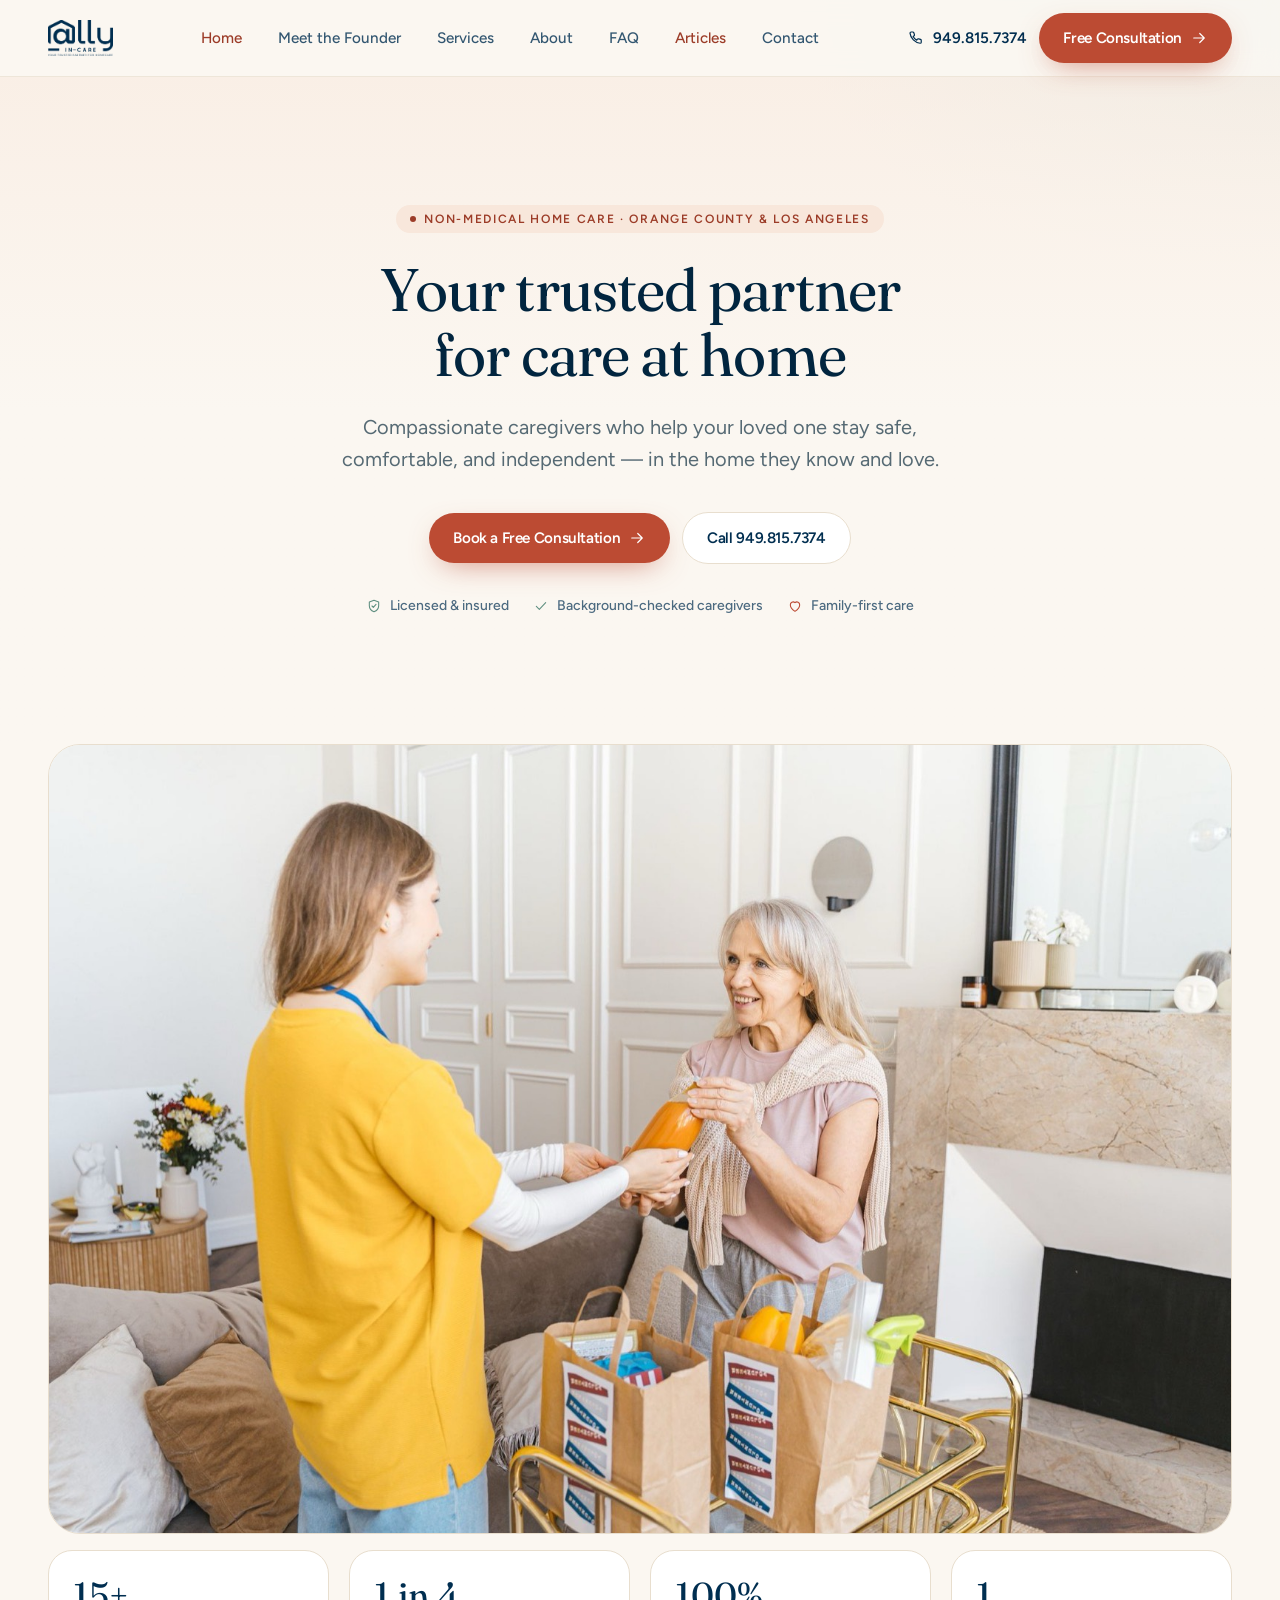
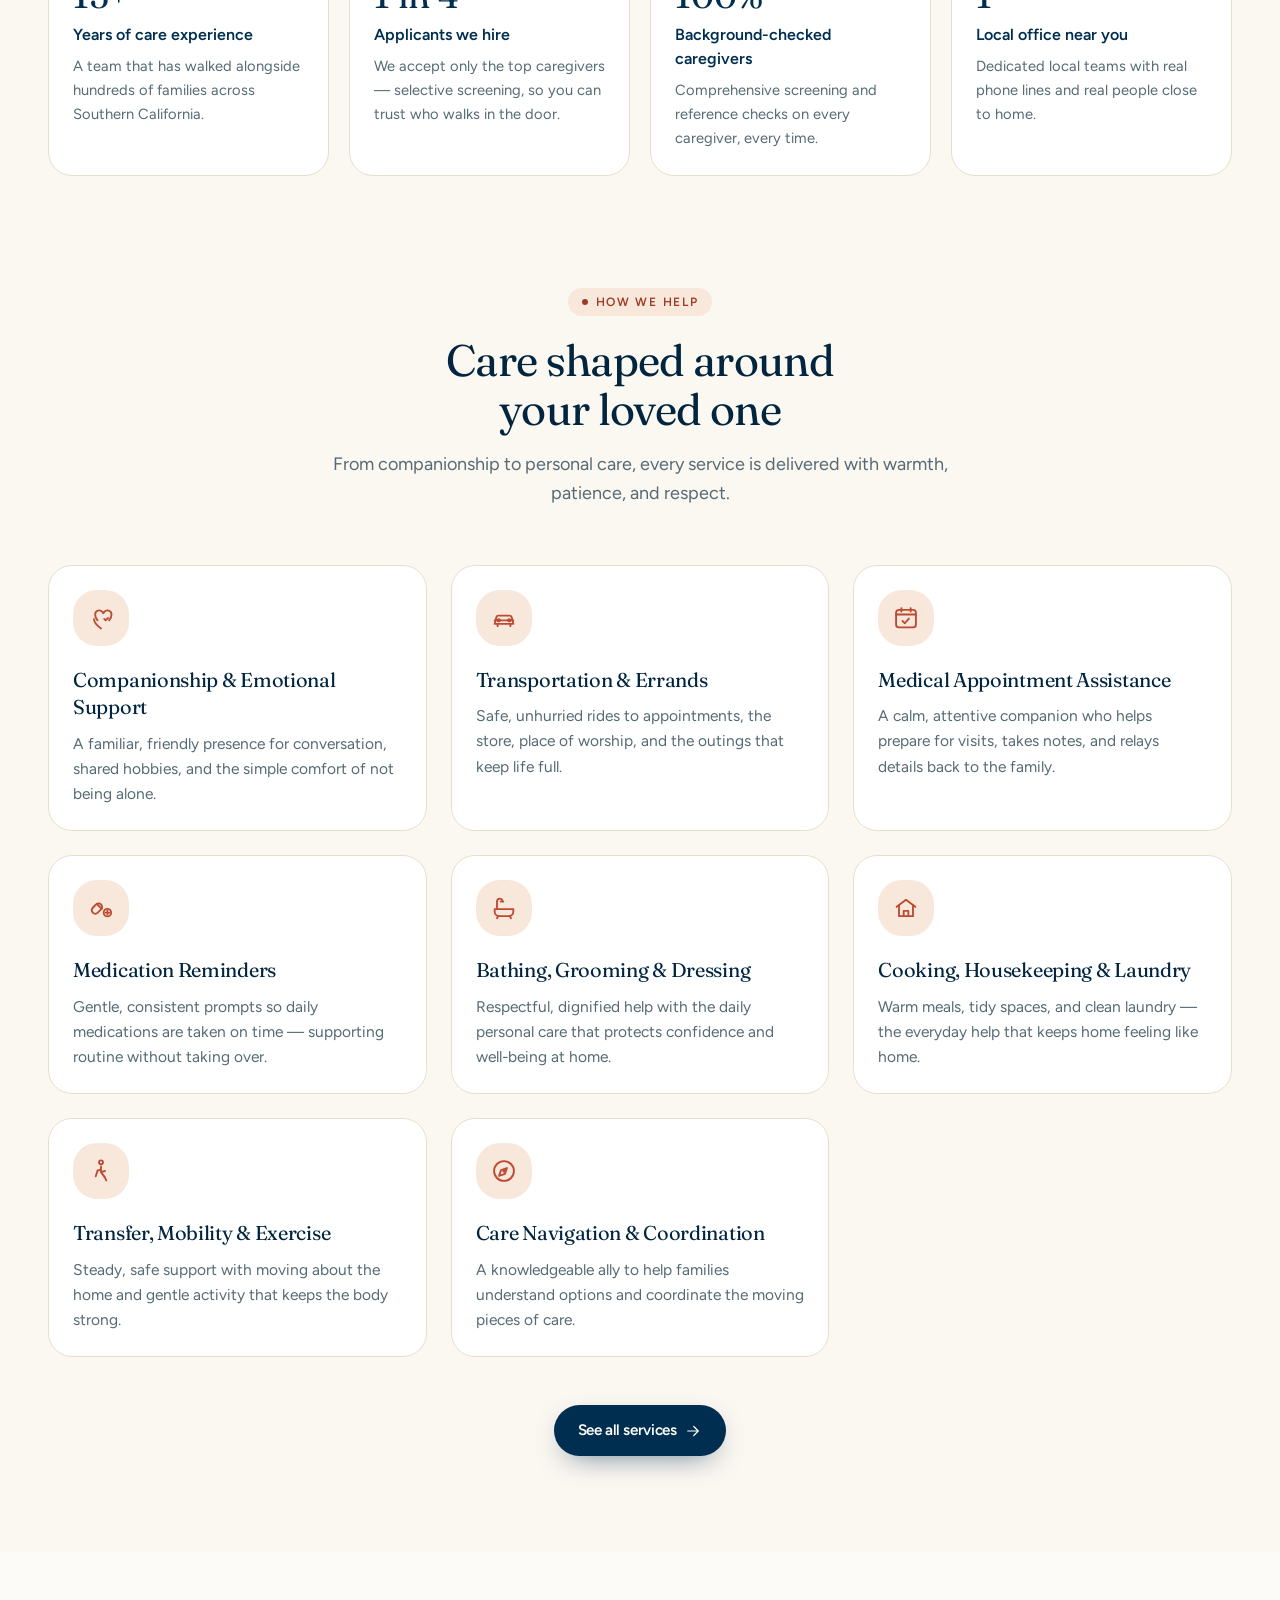
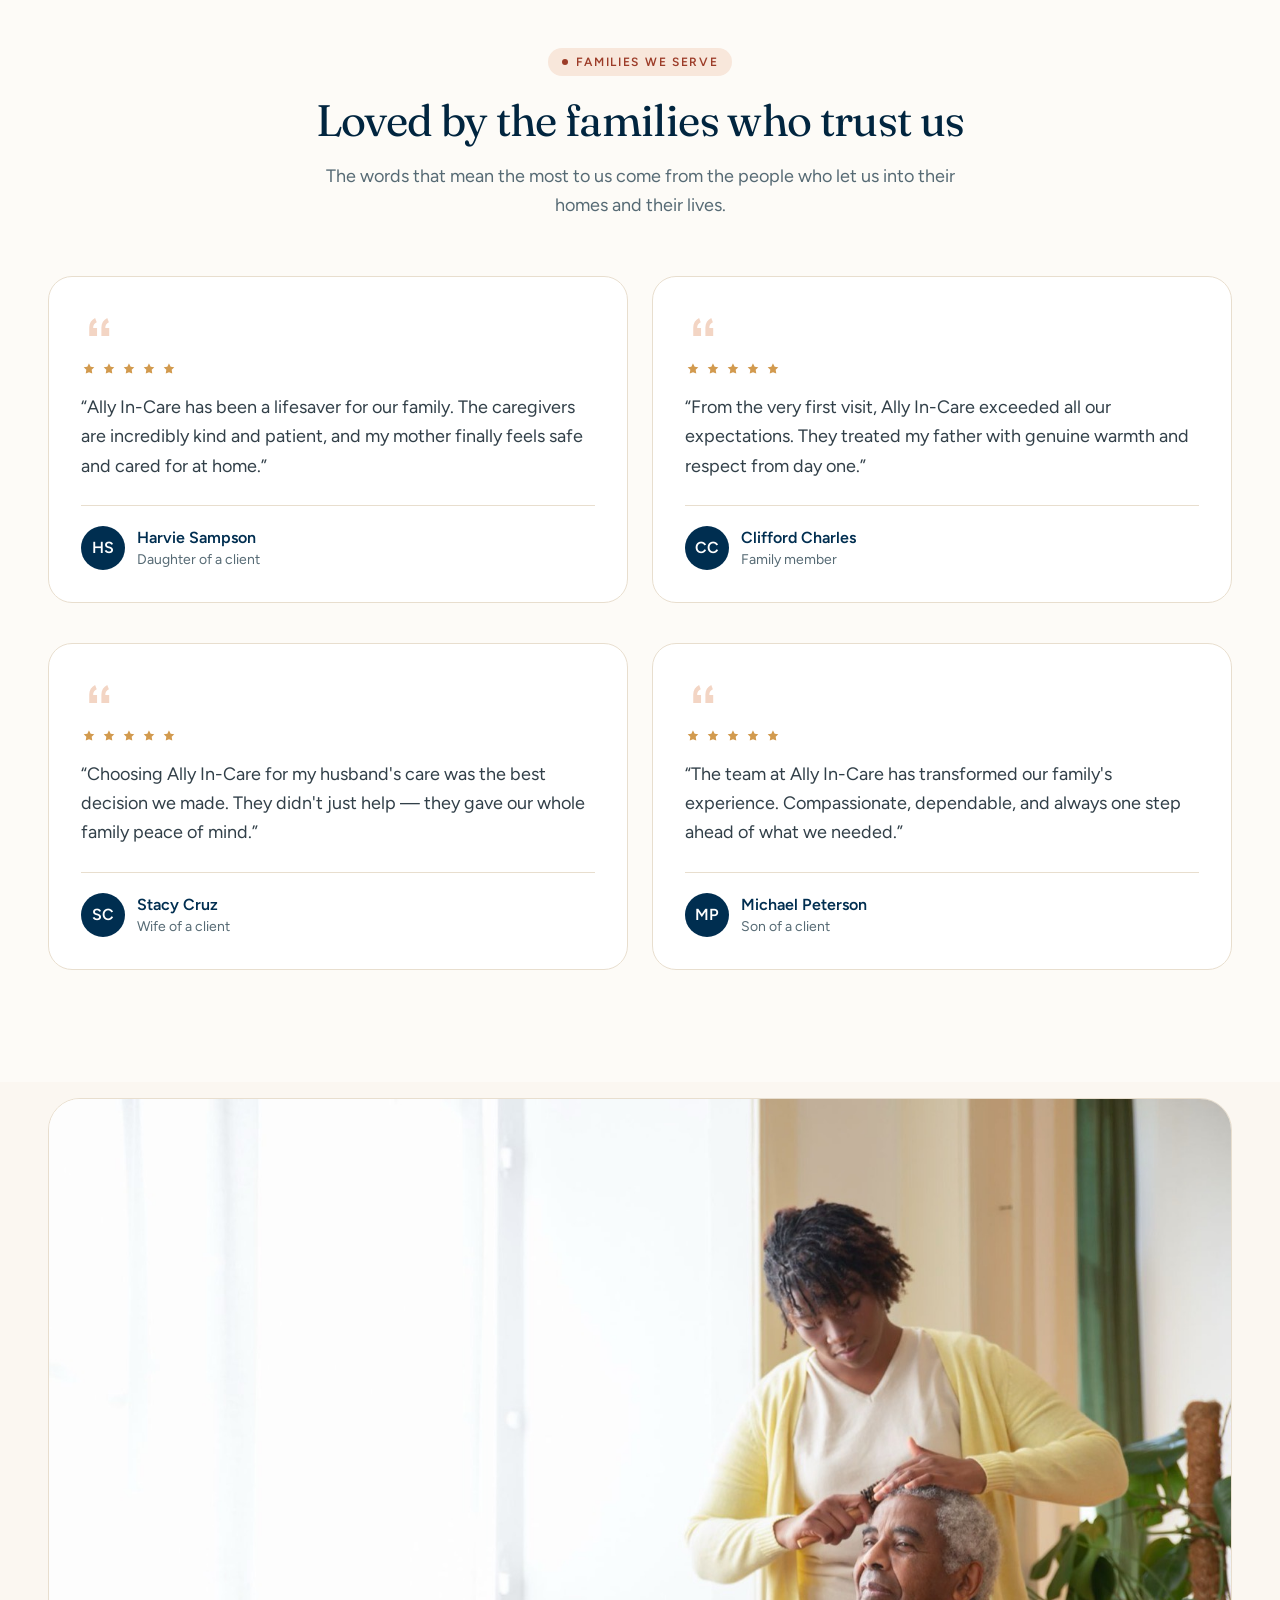
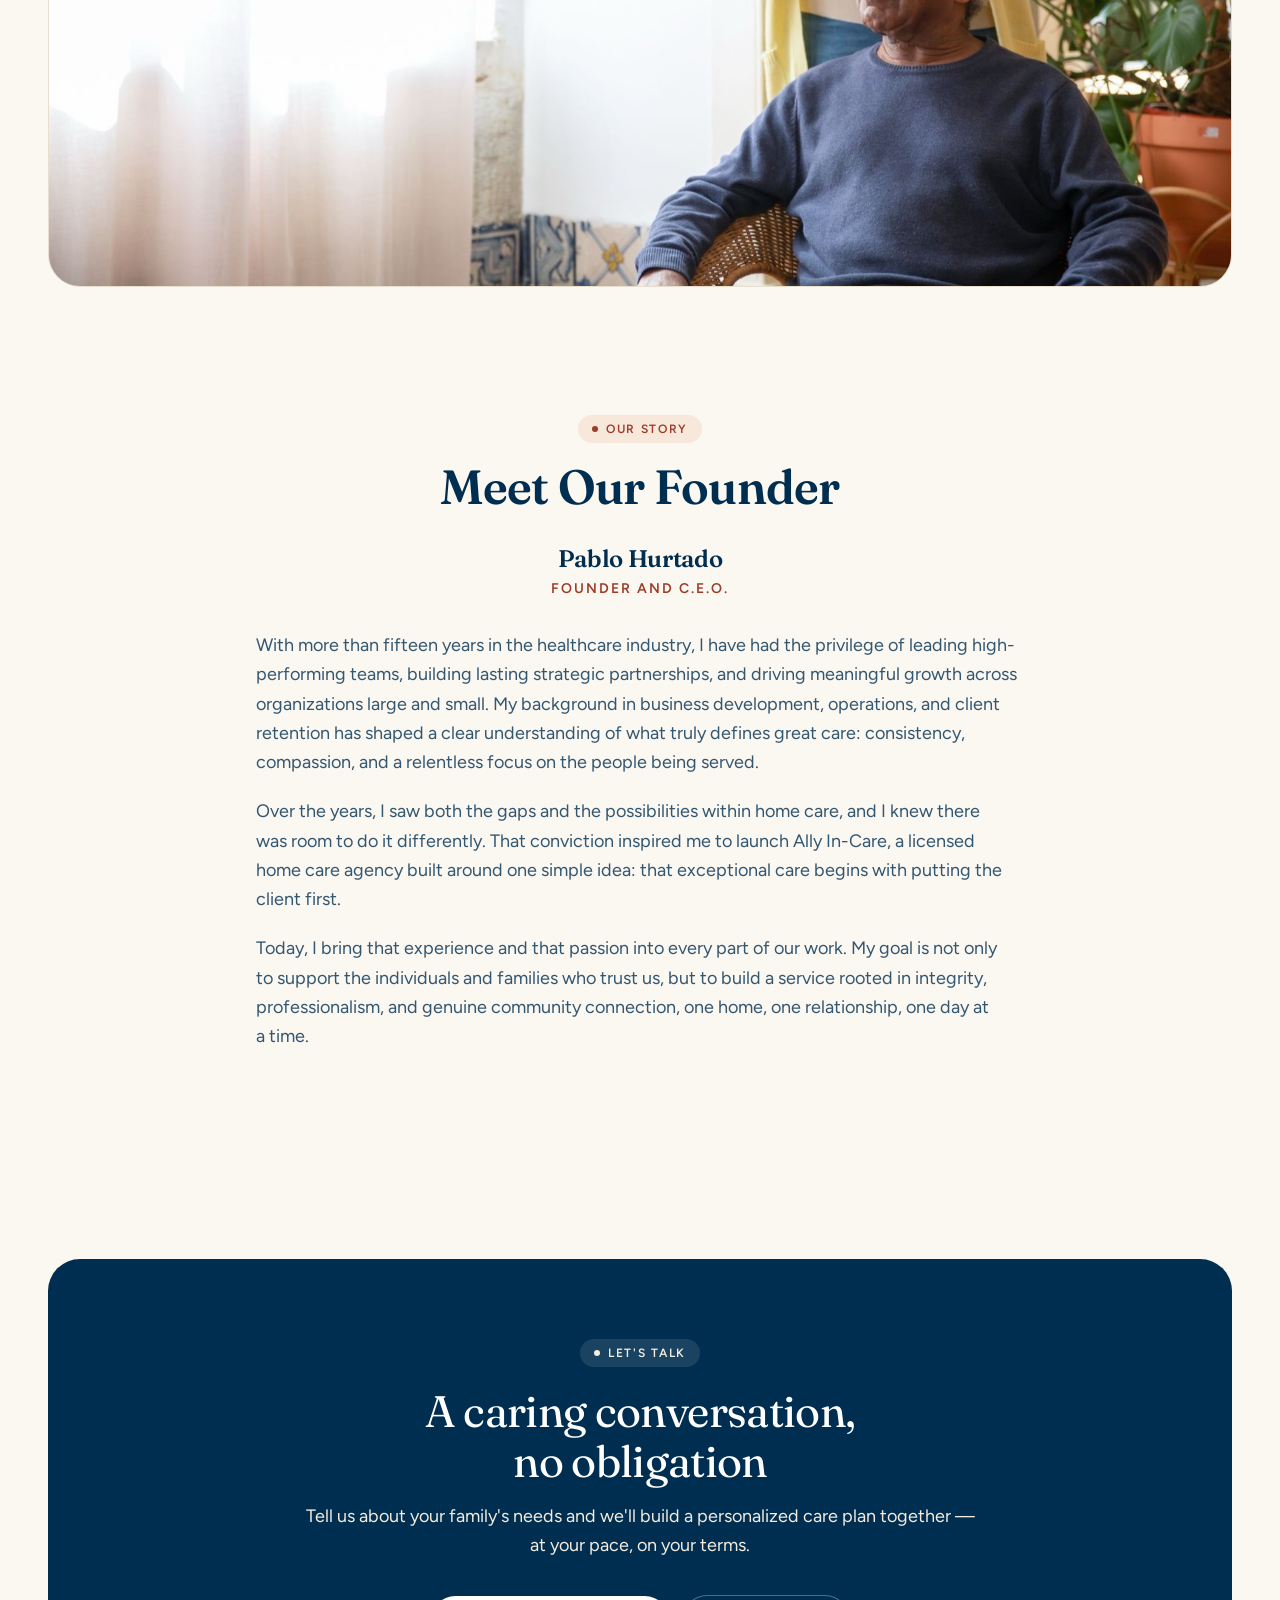
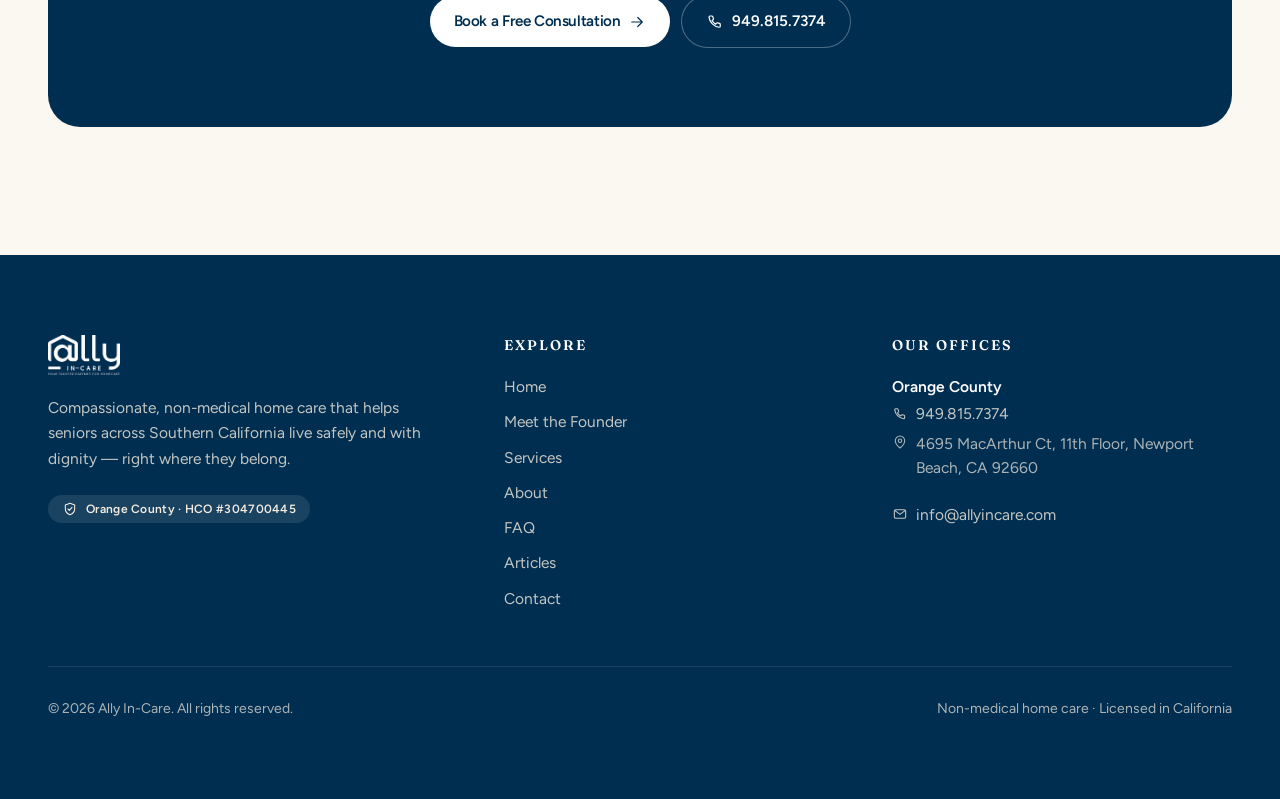
==== commit b305b3af: "Swap faceless hero for warm face photos; add second care image band" ====
--- a/index.html
+++ b/index.html
@@ -10,14 +10,14 @@
 <meta property="og:type" content="website" />
 <meta property="og:title" content="Ally In-Care" />
 <meta property="og:description" content="Ally In-Care provides compassionate, non-medical home care for seniors across Orange County and Los Angeles. Companionship, personal care, transportation &amp; more." />
-<meta property="og:url" content="http://host.docker.internal:8088/" />
+<meta property="og:url" content="https://jeet-avatar.github.io/allyincare-preview/" />
 <meta name="twitter:card" content="summary_large_image" />
 <link rel="canonical" href="index.html" />
 <link rel='dns-prefetch' href='http://fonts.googleapis.com/' />
 <link href='https://fonts.gstatic.com' crossorigin rel='preconnect' />
-<link rel="alternate" type="application/rss+xml" title="Ally In-Care &raquo; Feed" href="http://host.docker.internal:8088/feed/" />
-<link rel="alternate" type="application/rss+xml" title="Ally In-Care &raquo; Comments Feed" href="http://host.docker.internal:8088/comments/feed/" />
-<script type="application/ld+json">{"@context":"https:\/\/schema.org","@type":"HomeAndConstructionBusiness","@id":"http:\/\/host.docker.internal:8088\/#organization","name":"Ally In-Care","description":"Compassionate, non-medical home care for seniors across Orange County and Los Angeles, California.","url":"http:\/\/host.docker.internal:8088\/","email":"info@allyincare.com","logo":"http:\/\/host.docker.internal:8088\/wp-content\/themes\/allyincare\/assets\/logo-navy.png","image":"http:\/\/host.docker.internal:8088\/wp-content\/themes\/allyincare\/assets\/logo-navy.png","areaServed":[{"@type":"AdministrativeArea","name":"Orange County, California"},{"@type":"AdministrativeArea","name":"Los Angeles County, California"}],"location":[{"@type":"LocalBusiness","name":"Ally In-Care \u2014 Orange County","telephone":"+19498157374","email":"info@allyincare.com","address":{"@type":"PostalAddress","streetAddress":"4695 MacArthur Ct, 11th Floor, Newport Beach, CA 92660","addressRegion":"CA","addressCountry":"US"}}]}</script>
+<link rel="alternate" type="application/rss+xml" title="Ally In-Care &raquo; Feed" href="https://jeet-avatar.github.io/allyincare-preview/feed/" />
+<link rel="alternate" type="application/rss+xml" title="Ally In-Care &raquo; Comments Feed" href="https://jeet-avatar.github.io/allyincare-preview/comments/feed/" />
+<script type="application/ld+json">{"@context":"https:\/\/schema.org","@type":"HomeAndConstructionBusiness","@id":"https:\/\/jeet-avatar.github.io\/allyincare-preview\/#organization","name":"Ally In-Care","description":"Compassionate, non-medical home care for seniors across Orange County and Los Angeles, California.","url":"https:\/\/jeet-avatar.github.io\/allyincare-preview\/","email":"info@allyincare.com","logo":"https:\/\/jeet-avatar.github.io\/allyincare-preview\/wp-content\/themes\/allyincare\/assets\/logo-navy.png","image":"https:\/\/jeet-avatar.github.io\/allyincare-preview\/wp-content\/themes\/allyincare\/assets\/logo-navy.png","areaServed":[{"@type":"AdministrativeArea","name":"Orange County, California"},{"@type":"AdministrativeArea","name":"Los Angeles County, California"}],"location":[{"@type":"LocalBusiness","name":"Ally In-Care \u2014 Orange County","telephone":"+19498157374","email":"info@allyincare.com","address":{"@type":"PostalAddress","streetAddress":"4695 MacArthur Ct, 11th Floor, Newport Beach, CA 92660","addressRegion":"CA","addressCountry":"US"}}]}</script>
 <style id='wp-img-auto-sizes-contain-inline-css'>
 img:is([sizes=auto i],[sizes^="auto," i]){contain-intrinsic-size:3000px 1500px}
 /*# sourceURL=wp-img-auto-sizes-contain-inline-css */
@@ -54,7 +54,7 @@
 
 <link rel='stylesheet' id='allyincare-fonts-css' href='https://fonts.googleapis.com/css2?family=Figtree:wght@400;500;600;700&#038;family=Fraunces:ital,opsz,wght@0,9..144,400;0,9..144,500;0,9..144,600;0,9..144,700;1,9..144,400;1,9..144,500&#038;display=swap' media='all' />
 <link rel='stylesheet' id='allyincare-theme-css' href='wp-content/themes/allyincare/assets/theme.css' media='all' />
-<link rel="https://api.w.org/" href="http://host.docker.internal:8088/wp-json/" /><link rel="EditURI" type="application/rsd+xml" title="RSD" href="http://host.docker.internal:8088/xmlrpc.php?rsd" />
+<link rel="https://api.w.org/" href="https://jeet-avatar.github.io/allyincare-preview/wp-json/" /><link rel="EditURI" type="application/rsd+xml" title="RSD" href="https://jeet-avatar.github.io/allyincare-preview/xmlrpc.php?rsd" />
 <meta name="generator" content="WordPress 6.9.4" />
 </head>
 <body class="home blog wp-theme-allyincare bg-cream text-ink antialiased grain-cream">
@@ -153,11 +153,11 @@
 	<div class="container-x">
 		<div class="reveal reveal-4 overflow-hidden rounded-3xl border border-line shadow-[0_40px_90px_-50px_rgba(0,46,80,0.55)]">
 			<img
-				src="wp-content/themes/allyincare/assets/img/care-hands.jpg"
-				alt="An Ally In-Care caregiver supporting a senior client at home"
+				src="wp-content/themes/allyincare/assets/img/care-welcome.jpg"
+				alt="An Ally In-Care caregiver visiting a smiling senior client at home"
 				class="h-full w-full object-cover"
 				width="1600"
-				height="1068"
+				height="1066"
 				loading="lazy"
 			/>
 		</div>
@@ -305,6 +305,21 @@
 	</section>
 	</div>
 
+<section class="py-4">
+	<div class="container-x">
+		<div class="reveal overflow-hidden rounded-3xl border border-line shadow-[0_40px_90px_-50px_rgba(0,46,80,0.55)]">
+			<img
+				src="wp-content/themes/allyincare/assets/img/care-grooming.jpg"
+				alt="An Ally In-Care caregiver gently helping a senior gentleman with grooming at home"
+				class="h-full w-full object-cover"
+				width="1600"
+				height="1066"
+				loading="lazy"
+			/>
+		</div>
+	</div>
+</section>
+
 <section id="founder" class="bg-cream py-20 sm:py-28">
 	<div class="container-x">
 		<div class="mx-auto max-w-3xl text-center">
@@ -396,12 +411,12 @@
 </script>
 <script src="wp-content/themes/allyincare/assets/ui.js" id="allyincare-ui-js"></script>
 <script id="wp-emoji-settings" type="application/json">
-{"baseUrl":"https://s.w.org/images/core/emoji/17.0.2/72x72/","ext":".png","svgUrl":"https://s.w.org/images/core/emoji/17.0.2/svg/","svgExt":".svg","source":{"concatemoji":"http://host.docker.internal:8088/wp-includes/js/wp-emoji-release.min.js?ver=6.9.4"}}
+{"baseUrl":"https://s.w.org/images/core/emoji/17.0.2/72x72/","ext":".png","svgUrl":"https://s.w.org/images/core/emoji/17.0.2/svg/","svgExt":".svg","source":{"concatemoji":"https://jeet-avatar.github.io/allyincare-preview/wp-includes/js/wp-emoji-release.min.js?ver=6.9.4"}}
 </script>
 <script type="module">
 /*! This file is auto-generated */
 const a=JSON.parse(document.getElementById("wp-emoji-settings").textContent),o=(window._wpemojiSettings=a,"wpEmojiSettingsSupports"),s=["flag","emoji"];function i(e){try{var t={supportTests:e,timestamp:(new Date).valueOf()};sessionStorage.setItem(o,JSON.stringify(t))}catch(e){}}function c(e,t,n){e.clearRect(0,0,e.canvas.width,e.canvas.height),e.fillText(t,0,0);t=new Uint32Array(e.getImageData(0,0,e.canvas.width,e.canvas.height).data);e.clearRect(0,0,e.canvas.width,e.canvas.height),e.fillText(n,0,0);const a=new Uint32Array(e.getImageData(0,0,e.canvas.width,e.canvas.height).data);return t.every((e,t)=>e===a[t])}function p(e,t){e.clearRect(0,0,e.canvas.width,e.canvas.height),e.fillText(t,0,0);var n=e.getImageData(16,16,1,1);for(let e=0;e<n.data.length;e++)if(0!==n.data[e])return!1;return!0}function u(e,t,n,a){switch(t){case"flag":return n(e,"\ud83c\udff3\ufe0f\u200d\u26a7\ufe0f","\ud83c\udff3\ufe0f\u200b\u26a7\ufe0f")?!1:!n(e,"\ud83c\udde8\ud83c\uddf6","\ud83c\udde8\u200b\ud83c\uddf6")&&!n(e,"\ud83c\udff4\udb40\udc67\udb40\udc62\udb40\udc65\udb40\udc6e\udb40\udc67\udb40\udc7f","\ud83c\udff4\u200b\udb40\udc67\u200b\udb40\udc62\u200b\udb40\udc65\u200b\udb40\udc6e\u200b\udb40\udc67\u200b\udb40\udc7f");case"emoji":return!a(e,"\ud83e\u1fac8")}return!1}function f(e,t,n,a){let r;const o=(r="undefined"!=typeof WorkerGlobalScope&&self instanceof WorkerGlobalScope?new OffscreenCanvas(300,150):document.createElement("canvas")).getContext("2d",{willReadFrequently:!0}),s=(o.textBaseline="top",o.font="600 32px Arial",{});return e.forEach(e=>{s[e]=t(o,e,n,a)}),s}function r(e){var t=document.createElement("script");t.src=e,t.defer=!0,document.head.appendChild(t)}a.supports={everything:!0,everythingExceptFlag:!0},new Promise(t=>{let n=function(){try{var e=JSON.parse(sessionStorage.getItem(o));if("object"==typeof e&&"number"==typeof e.timestamp&&(new Date).valueOf()<e.timestamp+604800&&"object"==typeof e.supportTests)return e.supportTests}catch(e){}return null}();if(!n){if("undefined"!=typeof Worker&&"undefined"!=typeof OffscreenCanvas&&"undefined"!=typeof URL&&URL.createObjectURL&&"undefined"!=typeof Blob)try{var e="postMessage("+f.toString()+"("+[JSON.stringify(s),u.toString(),c.toString(),p.toString()].join(",")+"));",a=new Blob([e],{type:"text/javascript"});const r=new Worker(URL.createObjectURL(a),{name:"wpTestEmojiSupports"});return void(r.onmessage=e=>{i(n=e.data),r.terminate(),t(n)})}catch(e){}i(n=f(s,u,c,p))}t(n)}).then(e=>{for(const n in e)a.supports[n]=e[n],a.supports.everything=a.supports.everything&&a.supports[n],"flag"!==n&&(a.supports.everythingExceptFlag=a.supports.everythingExceptFlag&&a.supports[n]);var t;a.supports.everythingExceptFlag=a.supports.everythingExceptFlag&&!a.supports.flag,a.supports.everything||((t=a.source||{}).concatemoji?r(t.concatemoji):t.wpemoji&&t.twemoji&&(r(t.twemoji),r(t.wpemoji)))});
-//# sourceURL=http://host.docker.internal:8088/wp-includes/js/wp-emoji-loader.min.js
+//# sourceURL=https://jeet-avatar.github.io/allyincare-preview/wp-includes/js/wp-emoji-loader.min.js
 </script>
 </body>
 </html>
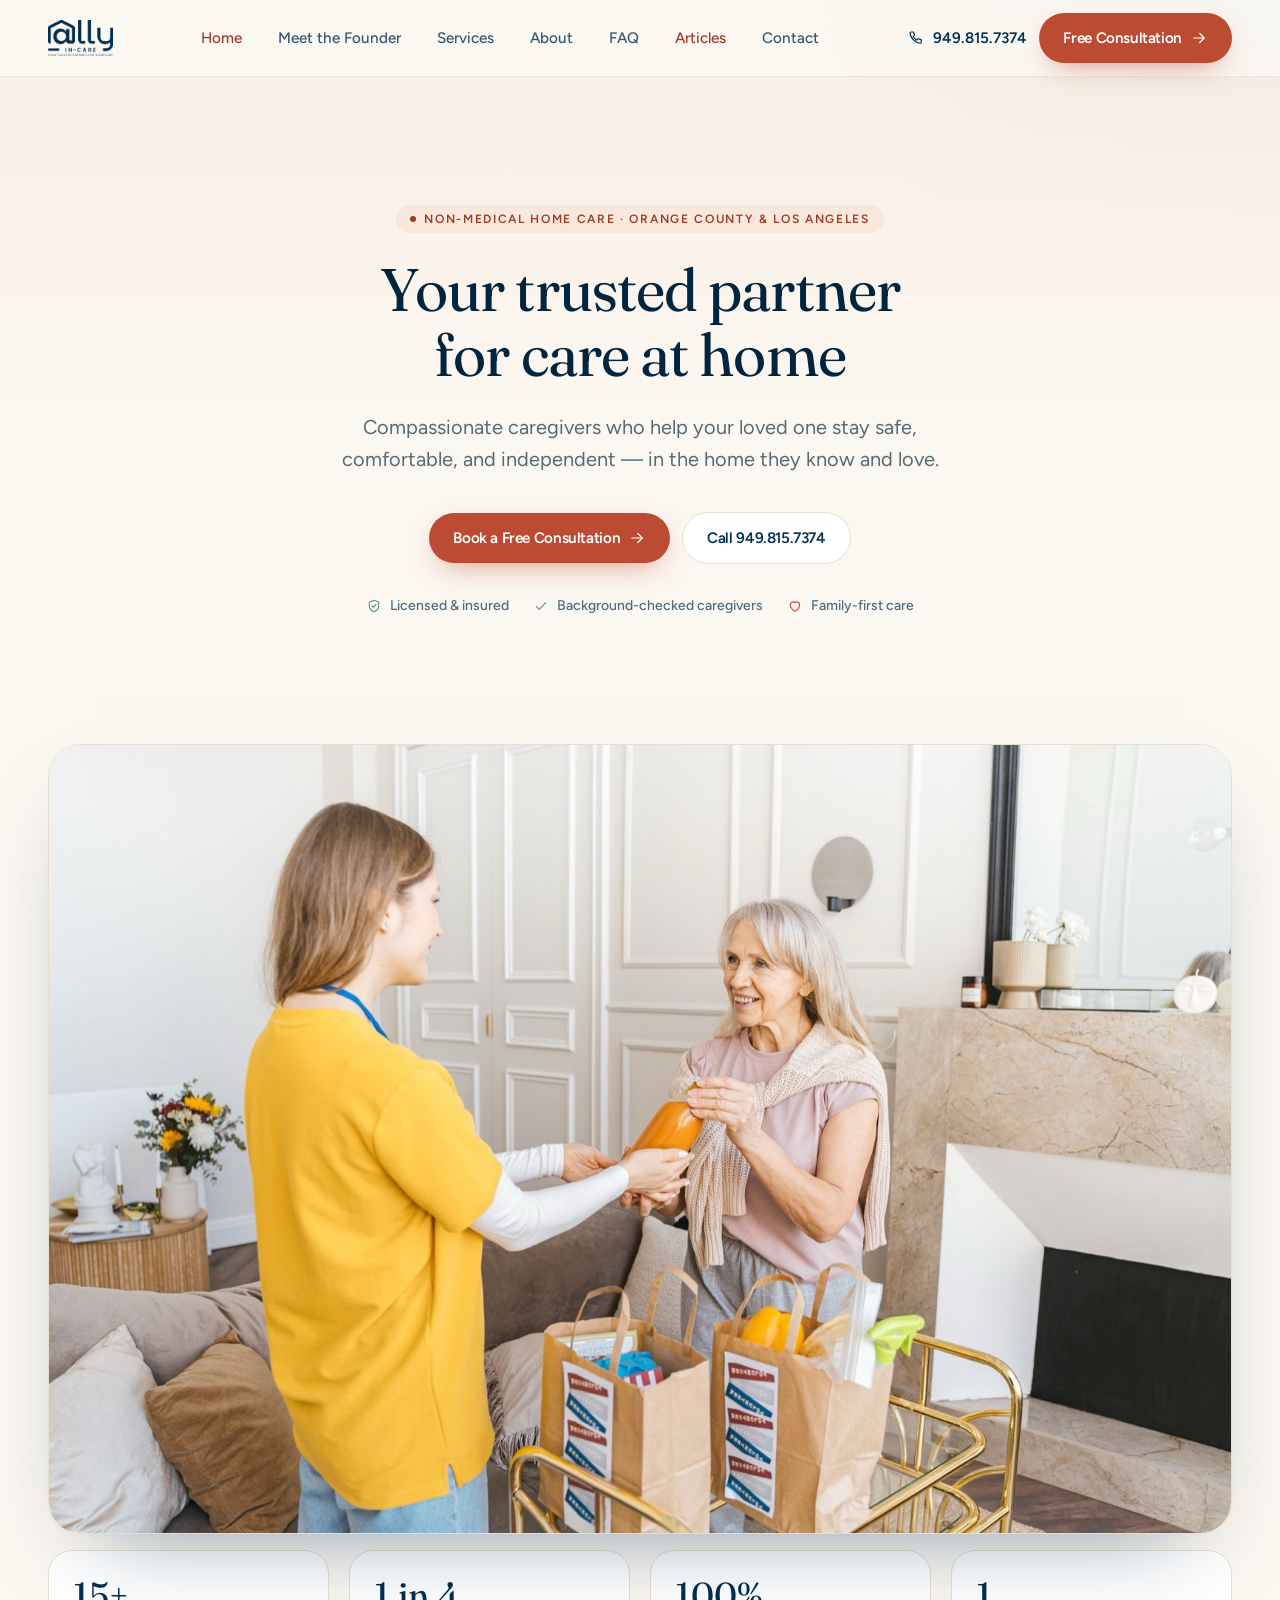
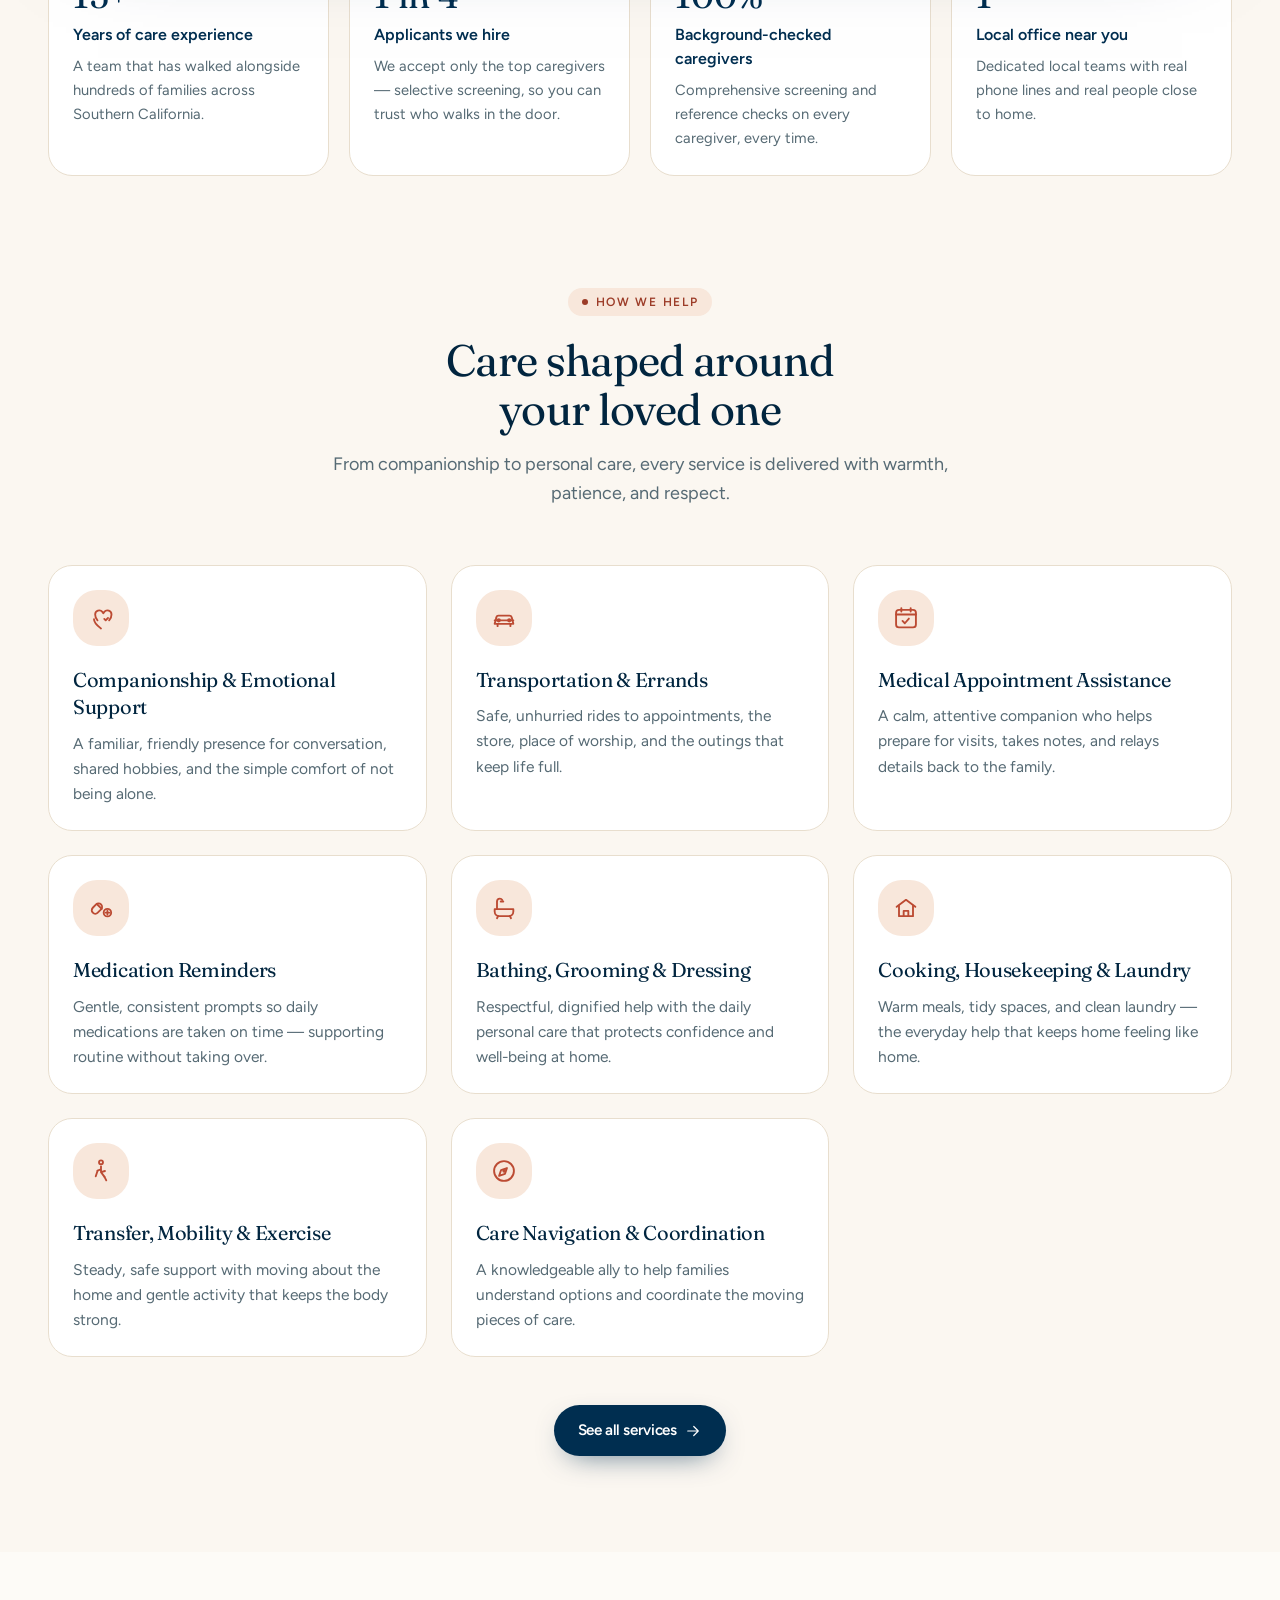
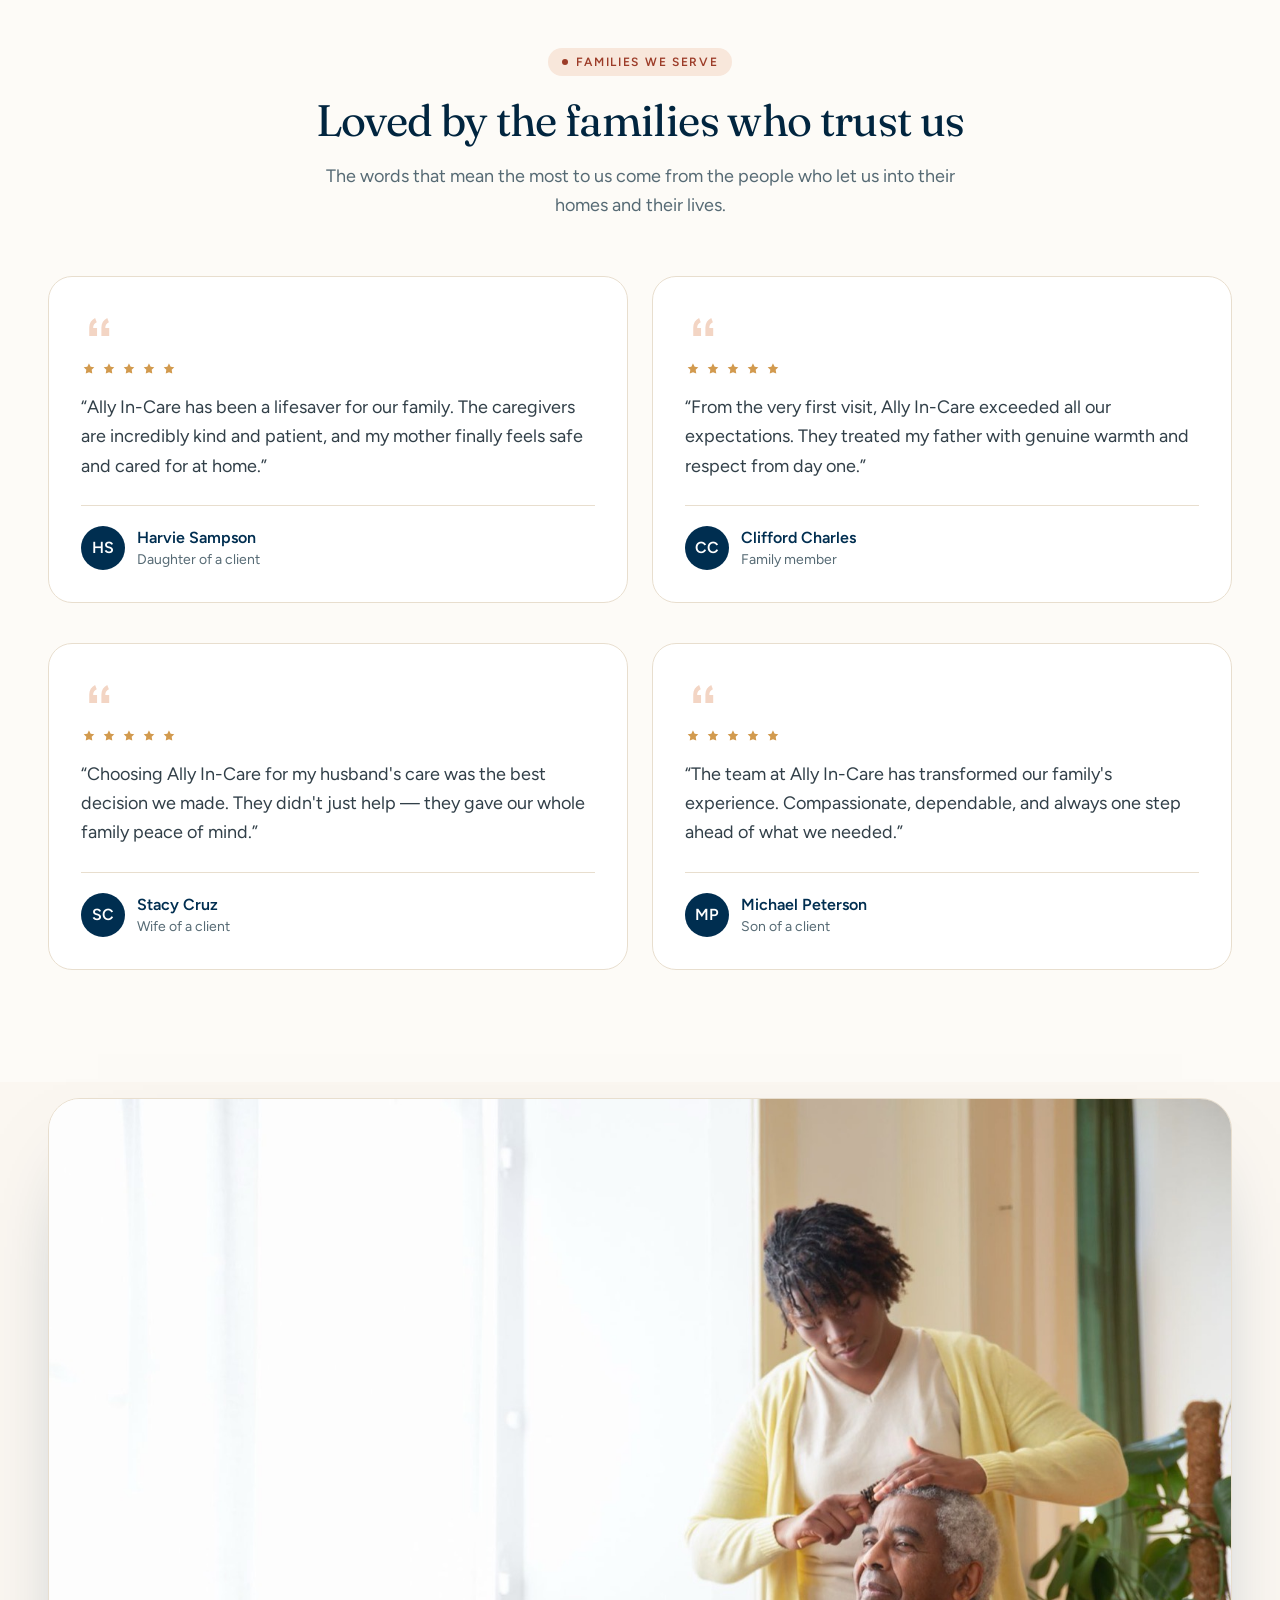
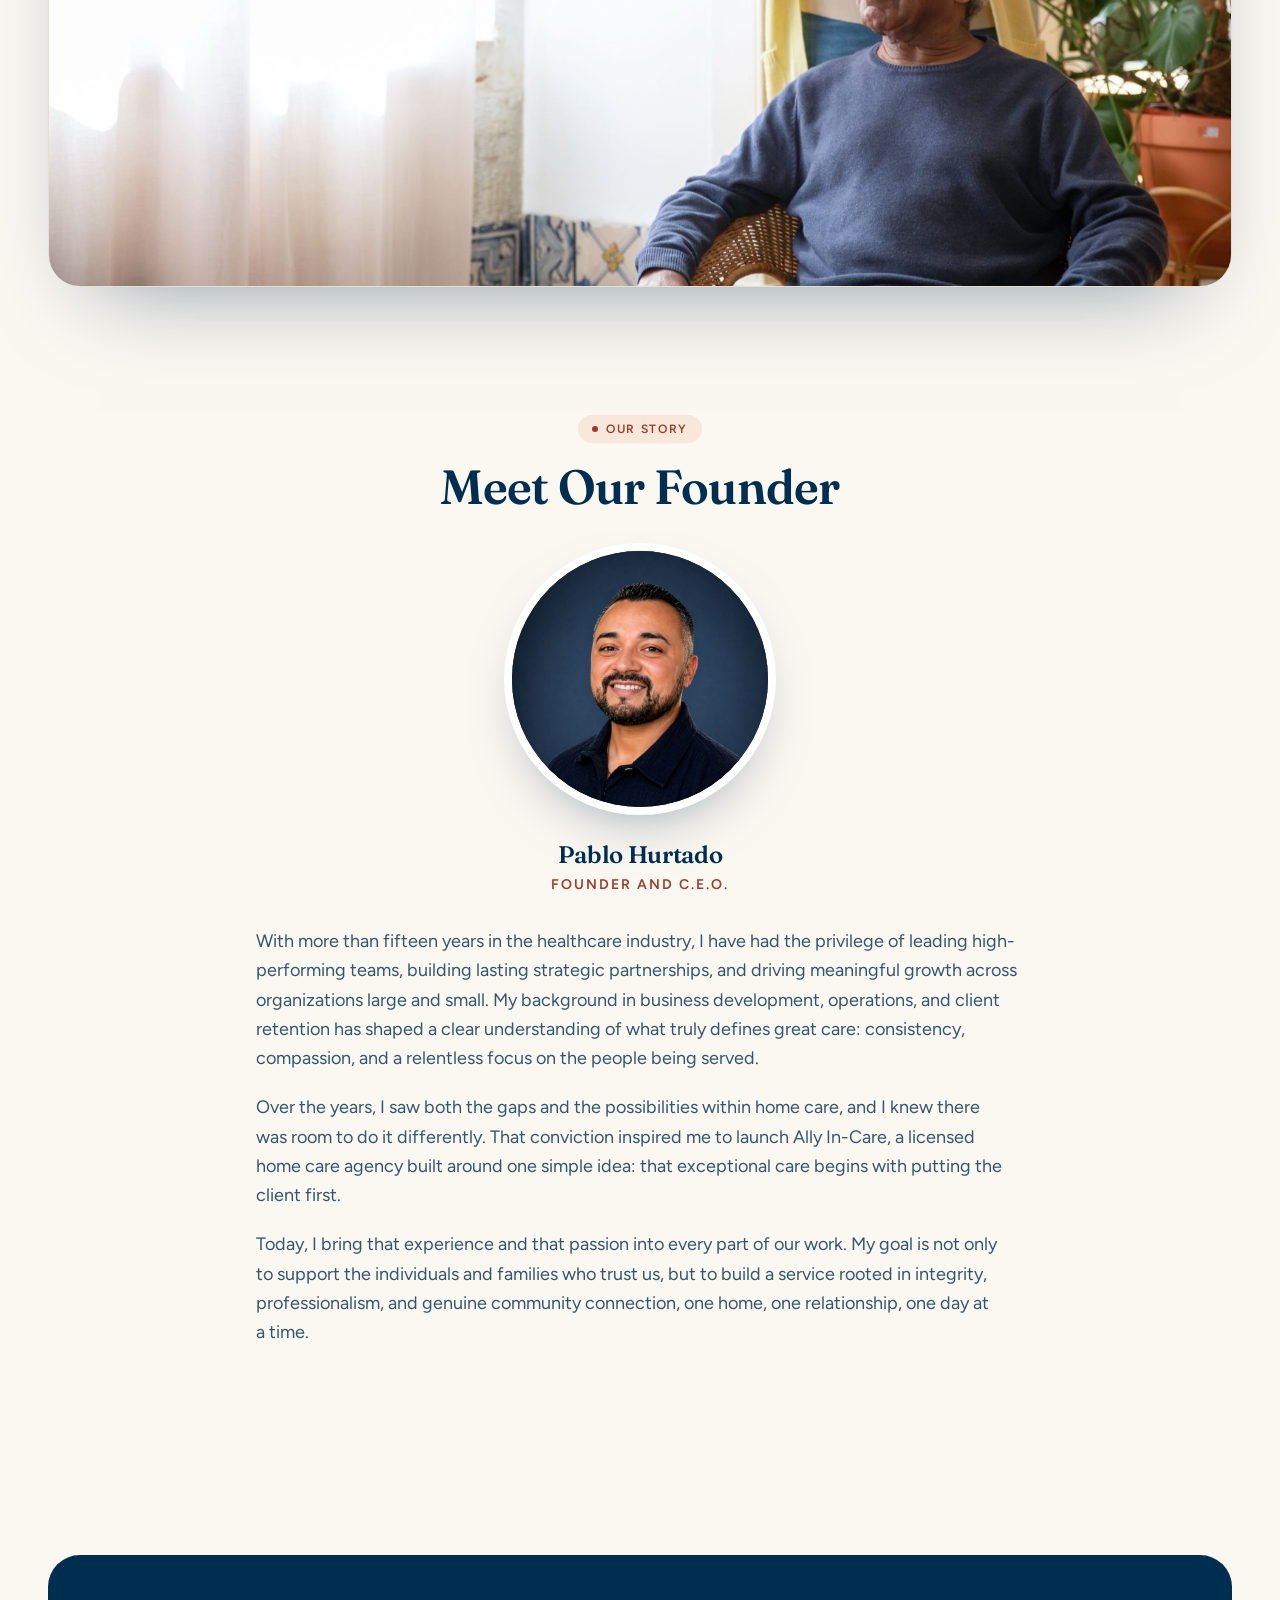
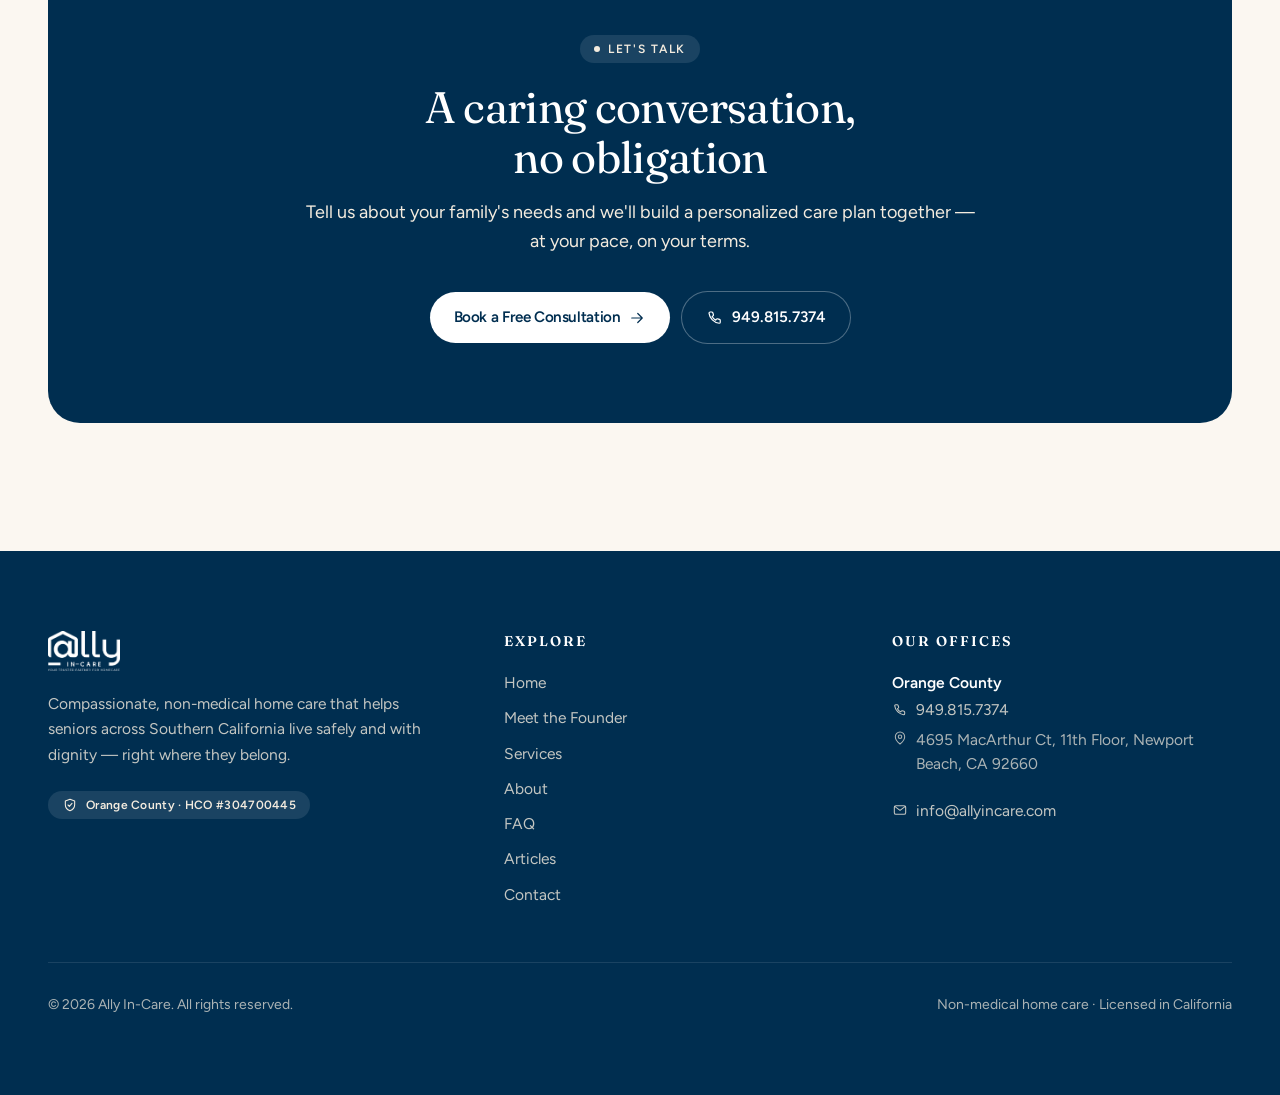
==== commit a41be211: "Add founder headshot to Meet the Founder / Home / About" ====
--- a/index.html
+++ b/index.html
@@ -10,10 +10,10 @@
 <meta property="og:type" content="website" />
 <meta property="og:title" content="Ally In-Care" />
 <meta property="og:description" content="Ally In-Care provides compassionate, non-medical home care for seniors across Orange County and Los Angeles. Companionship, personal care, transportation &amp; more." />
-<meta property="og:url" content="https://jeet-avatar.github.io/allyincare-preview/" />
+<meta property="og:url" content="index.html" />
 <meta name="twitter:card" content="summary_large_image" />
 <link rel="canonical" href="index.html" />
-<link rel='dns-prefetch' href='http://fonts.googleapis.com/' />
+<link rel='dns-prefetch' href='//fonts.googleapis.com' />
 <link href='https://fonts.gstatic.com' crossorigin rel='preconnect' />
 <link rel="alternate" type="application/rss+xml" title="Ally In-Care &raquo; Feed" href="https://jeet-avatar.github.io/allyincare-preview/feed/" />
 <link rel="alternate" type="application/rss+xml" title="Ally In-Care &raquo; Comments Feed" href="https://jeet-avatar.github.io/allyincare-preview/comments/feed/" />
@@ -53,13 +53,13 @@
 </style>
 
 <link rel='stylesheet' id='allyincare-fonts-css' href='https://fonts.googleapis.com/css2?family=Figtree:wght@400;500;600;700&#038;family=Fraunces:ital,opsz,wght@0,9..144,400;0,9..144,500;0,9..144,600;0,9..144,700;1,9..144,400;1,9..144,500&#038;display=swap' media='all' />
-<link rel='stylesheet' id='allyincare-theme-css' href='wp-content/themes/allyincare/assets/theme.css' media='all' />
+<link rel='stylesheet' id='allyincare-theme-css' href='wp-content/themes/allyincare/assets/theme.css?ver=1.0.0' media='all' />
 <link rel="https://api.w.org/" href="https://jeet-avatar.github.io/allyincare-preview/wp-json/" /><link rel="EditURI" type="application/rsd+xml" title="RSD" href="https://jeet-avatar.github.io/allyincare-preview/xmlrpc.php?rsd" />
 <meta name="generator" content="WordPress 6.9.4" />
 </head>
 <body class="home blog wp-theme-allyincare bg-cream text-ink antialiased grain-cream">
 
-<a href="index.html#main" class="sr-only focus:not-sr-only focus:absolute focus:left-4 focus:top-4 focus:z-[60] focus:rounded-full focus:bg-navy focus:px-5 focus:py-3 focus:text-white">Skip to content</a>
+<a href="#main" class="sr-only focus:not-sr-only focus:absolute focus:left-4 focus:top-4 focus:z-[60] focus:rounded-full focus:bg-navy focus:px-5 focus:py-3 focus:text-white">Skip to content</a>
 
 <header class="site-header sticky top-0 z-50 border-b border-line/70 bg-cream/85 backdrop-blur-md">
 	<div class="container-x">
@@ -325,6 +325,16 @@
 		<div class="mx-auto max-w-3xl text-center">
 			<span class="inline-flex items-center gap-2 rounded-full px-3.5 py-1.5 text-xs font-semibold uppercase tracking-[0.14em] text-terracotta-700 bg-peach"><span class="h-1.5 w-1.5 rounded-full bg-current" aria-hidden="true"></span>Our Story</span>			<h2 class="reveal reveal-1 mt-5 text-4xl font-semibold text-navy sm:text-5xl">Meet Our Founder</h2>
 
+							<div class="reveal reveal-2 mx-auto mt-10 h-56 w-56 overflow-hidden rounded-full bg-navy shadow-[0_24px_60px_-24px_rgba(0,46,80,0.55)] ring-8 ring-white sm:h-64 sm:w-64">
+					<img
+						src="wp-content/themes/allyincare/assets/img/founder-pablo.jpg"
+						alt="Pablo Hurtado, Founder and C.E.O."
+						class="h-full w-full object-cover"
+						width="256"
+						height="256"
+						loading="lazy"
+					/>
+				</div>
 			
 			<h3 class="reveal reveal-3 mt-8 text-2xl font-semibold text-navy">Pablo Hurtado</h3>
 							<p class="mt-1 text-sm font-semibold uppercase tracking-[0.14em] text-terracotta-700">Founder and C.E.O.</p>
@@ -409,7 +419,7 @@
 <script type="speculationrules">
 {"prefetch":[{"source":"document","where":{"and":[{"href_matches":"/*"},{"not":{"href_matches":["/wp-*.php","/wp-admin/*","/wp-content/uploads/*","/wp-content/*","/wp-content/plugins/*","/wp-content/themes/allyincare/*","/*\\?(.+)"]}},{"not":{"selector_matches":"a[rel~=\"nofollow\"]"}},{"not":{"selector_matches":".no-prefetch, .no-prefetch a"}}]},"eagerness":"conservative"}]}
 </script>
-<script src="wp-content/themes/allyincare/assets/ui.js" id="allyincare-ui-js"></script>
+<script src="wp-content/themes/allyincare/assets/ui.js?ver=1.0.0" id="allyincare-ui-js"></script>
 <script id="wp-emoji-settings" type="application/json">
 {"baseUrl":"https://s.w.org/images/core/emoji/17.0.2/72x72/","ext":".png","svgUrl":"https://s.w.org/images/core/emoji/17.0.2/svg/","svgExt":".svg","source":{"concatemoji":"https://jeet-avatar.github.io/allyincare-preview/wp-includes/js/wp-emoji-release.min.js?ver=6.9.4"}}
 </script>
--- a/wp-content/themes/allyincare/assets/theme.css
+++ b/wp-content/themes/allyincare/assets/theme.css
@@ -1,2 +1,2 @@
 /*! tailwindcss v4.3.2 | MIT License | https://tailwindcss.com */
-@layer properties{@supports (((-webkit-hyphens:none)) and (not (margin-trim:inline))) or ((-moz-orient:inline) and (not (color:rgb(from red r g b)))){*,:before,:after,::backdrop{--tw-rotate-x:initial;--tw-rotate-y:initial;--tw-rotate-z:initial;--tw-skew-x:initial;--tw-skew-y:initial;--tw-space-y-reverse:0;--tw-divide-y-reverse:0;--tw-border-style:solid;--tw-gradient-position:initial;--tw-gradient-from:#0000;--tw-gradient-via:#0000;--tw-gradient-to:#0000;--tw-gradient-stops:initial;--tw-gradient-via-stops:initial;--tw-gradient-from-position:0%;--tw-gradient-via-position:50%;--tw-gradient-to-position:100%;--tw-leading:initial;--tw-font-weight:initial;--tw-tracking:initial;--tw-shadow:0 0 #0000;--tw-shadow-color:initial;--tw-shadow-alpha:100%;--tw-inset-shadow:0 0 #0000;--tw-inset-shadow-color:initial;--tw-inset-shadow-alpha:100%;--tw-ring-color:initial;--tw-ring-shadow:0 0 #0000;--tw-inset-ring-color:initial;--tw-inset-ring-shadow:0 0 #0000;--tw-ring-inset:initial;--tw-ring-offset-width:0px;--tw-ring-offset-color:#fff;--tw-ring-offset-shadow:0 0 #0000;--tw-blur:initial;--tw-brightness:initial;--tw-contrast:initial;--tw-grayscale:initial;--tw-hue-rotate:initial;--tw-invert:initial;--tw-opacity:initial;--tw-saturate:initial;--tw-sepia:initial;--tw-drop-shadow:initial;--tw-drop-shadow-color:initial;--tw-drop-shadow-alpha:100%;--tw-drop-shadow-size:initial;--tw-backdrop-blur:initial;--tw-backdrop-brightness:initial;--tw-backdrop-contrast:initial;--tw-backdrop-grayscale:initial;--tw-backdrop-hue-rotate:initial;--tw-backdrop-invert:initial;--tw-backdrop-opacity:initial;--tw-backdrop-saturate:initial;--tw-backdrop-sepia:initial;--tw-duration:initial;--tw-translate-x:0;--tw-translate-y:0;--tw-translate-z:0}}}@layer theme{:root,:host{--font-sans:"Figtree", ui-sans-serif, system-ui, sans-serif;--font-serif:"Fraunces", ui-serif, Georgia, "Times New Roman", serif;--font-mono:ui-monospace, SFMono-Regular, Menlo, Monaco, Consolas, "Liberation Mono", "Courier New", monospace;--color-white:#fff;--spacing:.25rem;--container-sm:24rem;--container-xl:36rem;--container-2xl:42rem;--container-3xl:48rem;--container-5xl:64rem;--text-xs:.75rem;--text-xs--line-height:calc(1 / .75);--text-sm:.875rem;--text-sm--line-height:calc(1.25 / .875);--text-base:1rem;--text-base--line-height:calc(1.5 / 1);--text-lg:1.125rem;--text-lg--line-height:calc(1.75 / 1.125);--text-xl:1.25rem;--text-xl--line-height:calc(1.75 / 1.25);--text-2xl:1.5rem;--text-2xl--line-height:calc(2 / 1.5);--text-3xl:1.875rem;--text-3xl--line-height:calc(2.25 / 1.875);--text-4xl:2.25rem;--text-4xl--line-height:calc(2.5 / 2.25);--text-5xl:3rem;--text-5xl--line-height:1;--text-6xl:3.75rem;--text-6xl--line-height:1;--font-weight-medium:500;--font-weight-semibold:600;--tracking-tight:-.025em;--tracking-wide:.025em;--leading-tight:1.25;--leading-snug:1.375;--leading-relaxed:1.625;--radius-xl:.75rem;--radius-2xl:1.5rem;--radius-3xl:2rem;--blur-md:12px;--default-transition-duration:.15s;--default-transition-timing-function:cubic-bezier(.4, 0, .2, 1);--default-font-family:var(--font-sans);--default-mono-font-family:var(--font-mono);--color-navy:#002e50;--color-navy-800:#01253f;--color-cream:#fbf7f1;--color-cream-100:#fdfbf7;--color-cream-200:#f4ecdf;--color-terracotta:#bc4b33;--color-terracotta-700:#9c3c28;--color-coral:#e08a6e;--color-peach:#f8e7db;--color-peach-200:#f3d5c4;--color-sage:#5f8f80;--color-sage-100:#e7f0ec;--color-gold:#d29a4e;--color-ink:#1b2a34;--color-muted:#566a74;--color-line:#e8dece}}@layer base{*,:after,:before,::backdrop{box-sizing:border-box;border:0 solid;margin:0;padding:0}::file-selector-button{box-sizing:border-box;border:0 solid;margin:0;padding:0}html,:host{-webkit-text-size-adjust:100%;tab-size:4;line-height:1.5;font-family:var(--default-font-family,ui-sans-serif, system-ui, sans-serif, "Apple Color Emoji", "Segoe UI Emoji", "Segoe UI Symbol", "Noto Color Emoji");font-feature-settings:var(--default-font-feature-settings,normal);font-variation-settings:var(--default-font-variation-settings,normal);-webkit-tap-highlight-color:transparent}hr{height:0;color:inherit;border-top-width:1px}abbr:where([title]){-webkit-text-decoration:underline dotted;text-decoration:underline dotted}h1,h2,h3,h4,h5,h6{font-size:inherit;font-weight:inherit}a{color:inherit;-webkit-text-decoration:inherit;-webkit-text-decoration:inherit;-webkit-text-decoration:inherit;text-decoration:inherit}b,strong{font-weight:bolder}code,kbd,samp,pre{font-family:var(--default-mono-font-family,ui-monospace, SFMono-Regular, Menlo, Monaco, Consolas, "Liberation Mono", "Courier New", monospace);font-feature-settings:var(--default-mono-font-feature-settings,normal);font-variation-settings:var(--default-mono-font-variation-settings,normal);font-size:1em}small{font-size:80%}sub,sup{vertical-align:baseline;font-size:75%;line-height:0;position:relative}sub{bottom:-.25em}sup{top:-.5em}table{text-indent:0;border-color:inherit;border-collapse:collapse}:-moz-focusring{outline:auto}progress{vertical-align:baseline}summary{display:list-item}ol,ul,menu{list-style:none}img,svg,video,canvas,audio,iframe,embed,object{vertical-align:middle;display:block}img,video{max-width:100%;height:auto}button,input,select,optgroup,textarea{font:inherit;font-feature-settings:inherit;font-variation-settings:inherit;letter-spacing:inherit;color:inherit;opacity:1;background-color:#0000;border-radius:0}::file-selector-button{font:inherit;font-feature-settings:inherit;font-variation-settings:inherit;letter-spacing:inherit;color:inherit;opacity:1;background-color:#0000;border-radius:0}:where(select:is([multiple],[size])) optgroup{font-weight:bolder}:where(select:is([multiple],[size])) optgroup option{padding-inline-start:20px}::file-selector-button{margin-inline-end:4px}::placeholder{opacity:1}@supports (not ((-webkit-appearance:-apple-pay-button))) or (contain-intrinsic-size:1px){::placeholder{color:currentColor}@supports (color:color-mix(in lab, red, red)){::placeholder{color:color-mix(in oklab, currentcolor 50%, transparent)}}}textarea{resize:vertical}::-webkit-search-decoration{-webkit-appearance:none}::-webkit-date-and-time-value{min-height:1lh;text-align:inherit}::-webkit-datetime-edit{display:inline-flex}::-webkit-datetime-edit-fields-wrapper{padding:0}::-webkit-datetime-edit{padding-block:0}::-webkit-datetime-edit-year-field{padding-block:0}::-webkit-datetime-edit-month-field{padding-block:0}::-webkit-datetime-edit-day-field{padding-block:0}::-webkit-datetime-edit-hour-field{padding-block:0}::-webkit-datetime-edit-minute-field{padding-block:0}::-webkit-datetime-edit-second-field{padding-block:0}::-webkit-datetime-edit-millisecond-field{padding-block:0}::-webkit-datetime-edit-meridiem-field{padding-block:0}::-webkit-calendar-picker-indicator{line-height:1}:-moz-ui-invalid{box-shadow:none}button,input:where([type=button],[type=reset],[type=submit]){appearance:button}::file-selector-button{appearance:button}::-webkit-inner-spin-button{height:auto}::-webkit-outer-spin-button{height:auto}[hidden]:where(:not([hidden=until-found])){display:none!important}html{scroll-behavior:smooth;-webkit-text-size-adjust:100%}body{background-color:var(--color-cream);color:var(--color-ink);font-family:var(--font-sans);-webkit-font-smoothing:antialiased;text-rendering:optimizelegibility}::selection{background-color:#e08a6e73}@supports (color:color-mix(in lab, red, red)){::selection{background-color:color-mix(in srgb, var(--color-coral) 45%, transparent)}}::selection{color:var(--color-navy-800)}h1,h2,h3,h4{font-family:var(--font-serif);letter-spacing:-.015em;color:var(--color-navy-800)}a{text-underline-offset:3px}:focus-visible{outline:3px solid var(--color-terracotta);outline-offset:3px;border-radius:4px}}@layer components;@layer utilities{.pointer-events-none{pointer-events:none}.sr-only{clip-path:inset(50%);white-space:nowrap;border-width:0;width:1px;height:1px;margin:-1px;padding:0;position:absolute;overflow:hidden}.absolute{position:absolute}.relative{position:relative}.static{position:static}.sticky{position:sticky}.inset-0{inset:0}.top-0{top:0}.z-50{z-index:50}.mx-auto{margin-inline:auto}.mt-0\.5{margin-top:calc(var(--spacing) * .5)}.mt-1{margin-top:var(--spacing)}.mt-2{margin-top:calc(var(--spacing) * 2)}.mt-2\.5{margin-top:calc(var(--spacing) * 2.5)}.mt-3{margin-top:calc(var(--spacing) * 3)}.mt-4{margin-top:calc(var(--spacing) * 4)}.mt-5{margin-top:calc(var(--spacing) * 5)}.mt-6{margin-top:calc(var(--spacing) * 6)}.mt-8{margin-top:calc(var(--spacing) * 8)}.mt-9{margin-top:calc(var(--spacing) * 9)}.mt-10{margin-top:calc(var(--spacing) * 10)}.mt-12{margin-top:calc(var(--spacing) * 12)}.mt-14{margin-top:calc(var(--spacing) * 14)}.mt-16{margin-top:calc(var(--spacing) * 16)}.block{display:block}.flex{display:flex}.grid{display:grid}.hidden{display:none}.inline{display:inline}.inline-flex{display:inline-flex}.h-1\.5{height:calc(var(--spacing) * 1.5)}.h-3\.5{height:calc(var(--spacing) * 3.5)}.h-4{height:calc(var(--spacing) * 4)}.h-6{height:calc(var(--spacing) * 6)}.h-7{height:calc(var(--spacing) * 7)}.h-8{height:calc(var(--spacing) * 8)}.h-9{height:calc(var(--spacing) * 9)}.h-10{height:calc(var(--spacing) * 10)}.h-11{height:calc(var(--spacing) * 11)}.h-12{height:calc(var(--spacing) * 12)}.h-14{height:calc(var(--spacing) * 14)}.h-56{height:calc(var(--spacing) * 56)}.h-\[4\.75rem\]{height:4.75rem}.h-\[18px\]{height:18px}.h-\[640px\]{height:640px}.h-full{height:100%}.w-1\.5{width:calc(var(--spacing) * 1.5)}.w-3\.5{width:calc(var(--spacing) * 3.5)}.w-4{width:calc(var(--spacing) * 4)}.w-6{width:calc(var(--spacing) * 6)}.w-7{width:calc(var(--spacing) * 7)}.w-8{width:calc(var(--spacing) * 8)}.w-9{width:calc(var(--spacing) * 9)}.w-11{width:calc(var(--spacing) * 11)}.w-12{width:calc(var(--spacing) * 12)}.w-14{width:calc(var(--spacing) * 14)}.w-56{width:calc(var(--spacing) * 56)}.w-\[18px\]{width:18px}.w-auto{width:auto}.w-full{width:100%}.max-w-2xl{max-width:var(--container-2xl)}.max-w-3xl{max-width:var(--container-3xl)}.max-w-5xl{max-width:var(--container-5xl)}.max-w-sm{max-width:var(--container-sm)}.max-w-xl{max-width:var(--container-xl)}.flex-1{flex:1}.flex-none{flex:none}.rotate-90{rotate:90deg}.transform{transform:var(--tw-rotate-x,) var(--tw-rotate-y,) var(--tw-rotate-z,) var(--tw-skew-x,) var(--tw-skew-y,)}.cursor-pointer{cursor:pointer}.list-none{list-style-type:none}.flex-col{flex-direction:column}.flex-wrap{flex-wrap:wrap}.items-center{align-items:center}.items-start{align-items:flex-start}.justify-between{justify-content:space-between}.justify-center{justify-content:center}.gap-1{gap:var(--spacing)}.gap-1\.5{gap:calc(var(--spacing) * 1.5)}.gap-2{gap:calc(var(--spacing) * 2)}.gap-2\.5{gap:calc(var(--spacing) * 2.5)}.gap-3{gap:calc(var(--spacing) * 3)}.gap-4{gap:calc(var(--spacing) * 4)}.gap-5{gap:calc(var(--spacing) * 5)}.gap-6{gap:calc(var(--spacing) * 6)}.gap-8{gap:calc(var(--spacing) * 8)}.gap-12{gap:calc(var(--spacing) * 12)}:where(.space-y-2>:not(:last-child)){--tw-space-y-reverse:0;margin-block-start:calc(calc(var(--spacing) * 2) * var(--tw-space-y-reverse));margin-block-end:calc(calc(var(--spacing) * 2) * calc(1 - var(--tw-space-y-reverse)))}:where(.space-y-2\.5>:not(:last-child)){--tw-space-y-reverse:0;margin-block-start:calc(calc(var(--spacing) * 2.5) * var(--tw-space-y-reverse));margin-block-end:calc(calc(var(--spacing) * 2.5) * calc(1 - var(--tw-space-y-reverse)))}:where(.space-y-3>:not(:last-child)){--tw-space-y-reverse:0;margin-block-start:calc(calc(var(--spacing) * 3) * var(--tw-space-y-reverse));margin-block-end:calc(calc(var(--spacing) * 3) * calc(1 - var(--tw-space-y-reverse)))}:where(.space-y-4>:not(:last-child)){--tw-space-y-reverse:0;margin-block-start:calc(calc(var(--spacing) * 4) * var(--tw-space-y-reverse));margin-block-end:calc(calc(var(--spacing) * 4) * calc(1 - var(--tw-space-y-reverse)))}:where(.space-y-5>:not(:last-child)){--tw-space-y-reverse:0;margin-block-start:calc(calc(var(--spacing) * 5) * var(--tw-space-y-reverse));margin-block-end:calc(calc(var(--spacing) * 5) * calc(1 - var(--tw-space-y-reverse)))}:where(.space-y-6>:not(:last-child)){--tw-space-y-reverse:0;margin-block-start:calc(calc(var(--spacing) * 6) * var(--tw-space-y-reverse));margin-block-end:calc(calc(var(--spacing) * 6) * calc(1 - var(--tw-space-y-reverse)))}:where(.space-y-7>:not(:last-child)){--tw-space-y-reverse:0;margin-block-start:calc(calc(var(--spacing) * 7) * var(--tw-space-y-reverse));margin-block-end:calc(calc(var(--spacing) * 7) * calc(1 - var(--tw-space-y-reverse)))}.gap-x-6{column-gap:calc(var(--spacing) * 6)}.gap-y-2{row-gap:calc(var(--spacing) * 2)}:where(.divide-y>:not(:last-child)){--tw-divide-y-reverse:0;border-bottom-style:var(--tw-border-style);border-top-style:var(--tw-border-style);border-top-width:calc(1px * var(--tw-divide-y-reverse));border-bottom-width:calc(1px * calc(1 - var(--tw-divide-y-reverse)))}:where(.divide-line>:not(:last-child)){border-color:var(--color-line)}.overflow-hidden{overflow:hidden}.rounded{border-radius:.25rem}.rounded-2xl{border-radius:var(--radius-2xl)}.rounded-3xl{border-radius:var(--radius-3xl)}.rounded-full{border-radius:3.40282e38px}.rounded-xl{border-radius:var(--radius-xl)}.border{border-style:var(--tw-border-style);border-width:1px}.border-t{border-top-style:var(--tw-border-style);border-top-width:1px}.border-b{border-bottom-style:var(--tw-border-style);border-bottom-width:1px}.border-line{border-color:var(--color-line)}.border-line\/70{border-color:#e8deceb3}@supports (color:color-mix(in lab, red, red)){.border-line\/70{border-color:color-mix(in oklab, var(--color-line) 70%, transparent)}}.border-white\/10{border-color:#ffffff1a}@supports (color:color-mix(in lab, red, red)){.border-white\/10{border-color:color-mix(in oklab, var(--color-white) 10%, transparent)}}.bg-cream{background-color:var(--color-cream)}.bg-cream-100{background-color:var(--color-cream-100)}.bg-cream\/85{background-color:#fbf7f1d9}@supports (color:color-mix(in lab, red, red)){.bg-cream\/85{background-color:color-mix(in oklab, var(--color-cream) 85%, transparent)}}.bg-current{background-color:currentColor}.bg-navy{background-color:var(--color-navy)}.bg-peach{background-color:var(--color-peach)}.bg-sage-100{background-color:var(--color-sage-100)}.bg-terracotta{background-color:var(--color-terracotta)}.bg-white{background-color:var(--color-white)}.bg-white\/10{background-color:#ffffff1a}@supports (color:color-mix(in lab, red, red)){.bg-white\/10{background-color:color-mix(in oklab, var(--color-white) 10%, transparent)}}.bg-gradient-to-b{--tw-gradient-position:to bottom in oklab;background-image:linear-gradient(var(--tw-gradient-stops))}.from-peach\/50{--tw-gradient-from:#f8e7db80}@supports (color:color-mix(in lab, red, red)){.from-peach\/50{--tw-gradient-from:color-mix(in oklab, var(--color-peach) 50%, transparent)}}.from-peach\/50{--tw-gradient-stops:var(--tw-gradient-via-stops,var(--tw-gradient-position), var(--tw-gradient-from) var(--tw-gradient-from-position), var(--tw-gradient-to) var(--tw-gradient-to-position))}.via-cream{--tw-gradient-via:var(--color-cream);--tw-gradient-via-stops:var(--tw-gradient-position), var(--tw-gradient-from) var(--tw-gradient-from-position), var(--tw-gradient-via) var(--tw-gradient-via-position), var(--tw-gradient-to) var(--tw-gradient-to-position);--tw-gradient-stops:var(--tw-gradient-via-stops)}.to-cream{--tw-gradient-to:var(--color-cream);--tw-gradient-stops:var(--tw-gradient-via-stops,var(--tw-gradient-position), var(--tw-gradient-from) var(--tw-gradient-from-position), var(--tw-gradient-to) var(--tw-gradient-to-position))}.object-cover{object-fit:cover}.p-4{padding:calc(var(--spacing) * 4)}.p-6{padding:calc(var(--spacing) * 6)}.p-7{padding:calc(var(--spacing) * 7)}.p-8{padding:calc(var(--spacing) * 8)}.px-3{padding-inline:calc(var(--spacing) * 3)}.px-3\.5{padding-inline:calc(var(--spacing) * 3.5)}.px-4{padding-inline:calc(var(--spacing) * 4)}.px-6{padding-inline:calc(var(--spacing) * 6)}.px-8{padding-inline:calc(var(--spacing) * 8)}.py-1{padding-block:var(--spacing)}.py-1\.5{padding-block:calc(var(--spacing) * 1.5)}.py-2{padding-block:calc(var(--spacing) * 2)}.py-3{padding-block:calc(var(--spacing) * 3)}.py-3\.5{padding-block:calc(var(--spacing) * 3.5)}.py-4{padding-block:calc(var(--spacing) * 4)}.py-5{padding-block:calc(var(--spacing) * 5)}.py-14{padding-block:calc(var(--spacing) * 14)}.py-16{padding-block:calc(var(--spacing) * 16)}.py-20{padding-block:calc(var(--spacing) * 20)}.pt-5{padding-top:calc(var(--spacing) * 5)}.pt-8{padding-top:calc(var(--spacing) * 8)}.pb-4{padding-bottom:calc(var(--spacing) * 4)}.pb-6{padding-bottom:calc(var(--spacing) * 6)}.text-center{text-align:center}.text-left{text-align:left}.font-serif{font-family:var(--font-serif)}.text-2xl{font-size:var(--text-2xl);line-height:var(--tw-leading,var(--text-2xl--line-height))}.text-3xl{font-size:var(--text-3xl);line-height:var(--tw-leading,var(--text-3xl--line-height))}.text-4xl{font-size:var(--text-4xl);line-height:var(--tw-leading,var(--text-4xl--line-height))}.text-base{font-size:var(--text-base);line-height:var(--tw-leading,var(--text-base--line-height))}.text-lg{font-size:var(--text-lg);line-height:var(--tw-leading,var(--text-lg--line-height))}.text-sm{font-size:var(--text-sm);line-height:var(--tw-leading,var(--text-sm--line-height))}.text-xl{font-size:var(--text-xl);line-height:var(--tw-leading,var(--text-xl--line-height))}.text-xs{font-size:var(--text-xs);line-height:var(--tw-leading,var(--text-xs--line-height))}.text-\[0\.92rem\]{font-size:.92rem}.text-\[0\.93rem\]{font-size:.93rem}.text-\[0\.95rem\]{font-size:.95rem}.text-\[0\.97rem\]{font-size:.97rem}.text-\[0\.98rem\]{font-size:.98rem}.leading-\[1\.08\]{--tw-leading:1.08;line-height:1.08}.leading-\[1\.12\]{--tw-leading:1.12;line-height:1.12}.leading-relaxed{--tw-leading:var(--leading-relaxed);line-height:var(--leading-relaxed)}.leading-snug{--tw-leading:var(--leading-snug);line-height:var(--leading-snug)}.leading-tight{--tw-leading:var(--leading-tight);line-height:var(--leading-tight)}.font-medium{--tw-font-weight:var(--font-weight-medium);font-weight:var(--font-weight-medium)}.font-semibold{--tw-font-weight:var(--font-weight-semibold);font-weight:var(--font-weight-semibold)}.tracking-\[0\.14em\]{--tw-tracking:.14em;letter-spacing:.14em}.tracking-tight{--tw-tracking:var(--tracking-tight);letter-spacing:var(--tracking-tight)}.tracking-wide{--tw-tracking:var(--tracking-wide);letter-spacing:var(--tracking-wide)}.\!text-white{color:var(--color-white)!important}.text-cream-200{color:var(--color-cream-200)}.text-cream-200\/70{color:#f4ecdfb3}@supports (color:color-mix(in lab, red, red)){.text-cream-200\/70{color:color-mix(in oklab, var(--color-cream-200) 70%, transparent)}}.text-cream-200\/80{color:#f4ecdfcc}@supports (color:color-mix(in lab, red, red)){.text-cream-200\/80{color:color-mix(in oklab, var(--color-cream-200) 80%, transparent)}}.text-gold{color:var(--color-gold)}.text-ink{color:var(--color-ink)}.text-ink\/90{color:#1b2a34e6}@supports (color:color-mix(in lab, red, red)){.text-ink\/90{color:color-mix(in oklab, var(--color-ink) 90%, transparent)}}.text-muted{color:var(--color-muted)}.text-navy{color:var(--color-navy)}.text-navy\/70{color:#002e50b3}@supports (color:color-mix(in lab, red, red)){.text-navy\/70{color:color-mix(in oklab, var(--color-navy) 70%, transparent)}}.text-navy\/80{color:#002e50cc}@supports (color:color-mix(in lab, red, red)){.text-navy\/80{color:color-mix(in oklab, var(--color-navy) 80%, transparent)}}.text-peach-200{color:var(--color-peach-200)}.text-sage{color:var(--color-sage)}.text-terracotta{color:var(--color-terracotta)}.text-terracotta-700{color:var(--color-terracotta-700)}.text-white{color:var(--color-white)}.uppercase{text-transform:uppercase}.antialiased{-webkit-font-smoothing:antialiased;-moz-osx-font-smoothing:grayscale}.shadow-\[0_10px_30px_-12px_rgba\(188\,75\,51\,0\.7\)\]{--tw-shadow:0 10px 30px -12px var(--tw-shadow-color,#bc4b33b3);box-shadow:var(--tw-inset-shadow), var(--tw-inset-ring-shadow), var(--tw-ring-offset-shadow), var(--tw-ring-shadow), var(--tw-shadow)}.shadow-\[0_10px_30px_-14px_rgba\(0\,46\,80\,0\.8\)\]{--tw-shadow:0 10px 30px -14px var(--tw-shadow-color,#002e50cc);box-shadow:var(--tw-inset-shadow), var(--tw-inset-ring-shadow), var(--tw-ring-offset-shadow), var(--tw-ring-shadow), var(--tw-shadow)}.shadow-\[0_24px_60px_-24px_rgba\(0\,46\,80\,0\.55\)\]{--tw-shadow:0 24px 60px -24px var(--tw-shadow-color,#002e508c);box-shadow:var(--tw-inset-shadow), var(--tw-inset-ring-shadow), var(--tw-ring-offset-shadow), var(--tw-ring-shadow), var(--tw-shadow)}.ring-1{--tw-ring-shadow:var(--tw-ring-inset,) 0 0 0 calc(1px + var(--tw-ring-offset-width)) var(--tw-ring-color,currentcolor);box-shadow:var(--tw-inset-shadow), var(--tw-inset-ring-shadow), var(--tw-ring-offset-shadow), var(--tw-ring-shadow), var(--tw-shadow)}.ring-8{--tw-ring-shadow:var(--tw-ring-inset,) 0 0 0 calc(8px + var(--tw-ring-offset-width)) var(--tw-ring-color,currentcolor);box-shadow:var(--tw-inset-shadow), var(--tw-inset-ring-shadow), var(--tw-ring-offset-shadow), var(--tw-ring-shadow), var(--tw-shadow)}.ring-white{--tw-ring-color:var(--color-white)}.ring-white\/30{--tw-ring-color:#ffffff4d}@supports (color:color-mix(in lab, red, red)){.ring-white\/30{--tw-ring-color:color-mix(in oklab, var(--color-white) 30%, transparent)}}.filter{filter:var(--tw-blur,) var(--tw-brightness,) var(--tw-contrast,) var(--tw-grayscale,) var(--tw-hue-rotate,) var(--tw-invert,) var(--tw-saturate,) var(--tw-sepia,) var(--tw-drop-shadow,)}.backdrop-blur-md{--tw-backdrop-blur:blur(var(--blur-md));-webkit-backdrop-filter:var(--tw-backdrop-blur,) var(--tw-backdrop-brightness,) var(--tw-backdrop-contrast,) var(--tw-backdrop-grayscale,) var(--tw-backdrop-hue-rotate,) var(--tw-backdrop-invert,) var(--tw-backdrop-opacity,) var(--tw-backdrop-saturate,) var(--tw-backdrop-sepia,);backdrop-filter:var(--tw-backdrop-blur,) var(--tw-backdrop-brightness,) var(--tw-backdrop-contrast,) var(--tw-backdrop-grayscale,) var(--tw-backdrop-hue-rotate,) var(--tw-backdrop-invert,) var(--tw-backdrop-opacity,) var(--tw-backdrop-saturate,) var(--tw-backdrop-sepia,)}.transition-all{transition-property:all;transition-timing-function:var(--tw-ease,var(--default-transition-timing-function));transition-duration:var(--tw-duration,var(--default-transition-duration))}.transition-colors{transition-property:color,background-color,border-color,outline-color,text-decoration-color,fill,stroke,--tw-gradient-from,--tw-gradient-via,--tw-gradient-to;transition-timing-function:var(--tw-ease,var(--default-transition-timing-function));transition-duration:var(--tw-duration,var(--default-transition-duration))}.transition-transform{transition-property:transform,translate,scale,rotate;transition-timing-function:var(--tw-ease,var(--default-transition-timing-function));transition-duration:var(--tw-duration,var(--default-transition-duration))}.duration-200{--tw-duration:.2s;transition-duration:.2s}.duration-300{--tw-duration:.3s;transition-duration:.3s}.group-open\:rotate-45:is(:where(.group):is([open],:popover-open,:open) *){rotate:45deg}@media (hover:hover){.group-hover\:translate-x-0\.5:is(:where(.group):hover *){--tw-translate-x:calc(var(--spacing) * .5);translate:var(--tw-translate-x) var(--tw-translate-y)}.group-hover\:bg-terracotta:is(:where(.group):hover *){background-color:var(--color-terracotta)}.group-hover\:text-white:is(:where(.group):hover *){color:var(--color-white)}}.last\:border-0:last-child{border-style:var(--tw-border-style);border-width:0}.last\:pb-0:last-child{padding-bottom:0}@media (hover:hover){.hover\:-translate-y-1:hover{--tw-translate-y:calc(var(--spacing) * -1);translate:var(--tw-translate-x) var(--tw-translate-y)}.hover\:border-navy\/40:hover{border-color:#002e5066}@supports (color:color-mix(in lab, red, red)){.hover\:border-navy\/40:hover{border-color:color-mix(in oklab, var(--color-navy) 40%, transparent)}}.hover\:border-terracotta\/30:hover{border-color:#bc4b334d}@supports (color:color-mix(in lab, red, red)){.hover\:border-terracotta\/30:hover{border-color:color-mix(in oklab, var(--color-terracotta) 30%, transparent)}}.hover\:border-terracotta\/40:hover{border-color:#bc4b3366}@supports (color:color-mix(in lab, red, red)){.hover\:border-terracotta\/40:hover{border-color:color-mix(in oklab, var(--color-terracotta) 40%, transparent)}}.hover\:bg-cream-100:hover{background-color:var(--color-cream-100)}.hover\:bg-cream-200:hover{background-color:var(--color-cream-200)}.hover\:bg-navy-800:hover{background-color:var(--color-navy-800)}.hover\:bg-terracotta-700:hover{background-color:var(--color-terracotta-700)}.hover\:bg-white\/10:hover{background-color:#ffffff1a}@supports (color:color-mix(in lab, red, red)){.hover\:bg-white\/10:hover{background-color:color-mix(in oklab, var(--color-white) 10%, transparent)}}.hover\:text-navy:hover{color:var(--color-navy)}.hover\:text-terracotta-700:hover{color:var(--color-terracotta-700)}.hover\:text-white:hover{color:var(--color-white)}.hover\:underline:hover{text-decoration-line:underline}.hover\:shadow-\[0_24px_50px_-30px_rgba\(0\,46\,80\,0\.45\)\]:hover{--tw-shadow:0 24px 50px -30px var(--tw-shadow-color,#002e5073);box-shadow:var(--tw-inset-shadow), var(--tw-inset-ring-shadow), var(--tw-ring-offset-shadow), var(--tw-ring-shadow), var(--tw-shadow)}}.focus\:not-sr-only:focus{clip-path:none;white-space:normal;width:auto;height:auto;margin:0;padding:0;position:static;overflow:visible}.focus\:absolute:focus{position:absolute}.focus\:top-4:focus{top:calc(var(--spacing) * 4)}.focus\:left-4:focus{left:calc(var(--spacing) * 4)}.focus\:z-\[60\]:focus{z-index:60}.focus\:rounded-full:focus{border-radius:3.40282e38px}.focus\:bg-navy:focus{background-color:var(--color-navy)}.focus\:px-5:focus{padding-inline:calc(var(--spacing) * 5)}.focus\:py-3:focus{padding-block:calc(var(--spacing) * 3)}.focus\:text-white:focus{color:var(--color-white)}@media (min-width:40rem){.sm\:h-64{height:calc(var(--spacing) * 64)}.sm\:w-64{width:calc(var(--spacing) * 64)}.sm\:grid-cols-2{grid-template-columns:repeat(2,minmax(0,1fr))}.sm\:flex-row{flex-direction:row}.sm\:items-center{align-items:center}.sm\:justify-between{justify-content:space-between}.sm\:p-8{padding:calc(var(--spacing) * 8)}.sm\:px-16{padding-inline:calc(var(--spacing) * 16)}.sm\:py-20{padding-block:calc(var(--spacing) * 20)}.sm\:py-24{padding-block:calc(var(--spacing) * 24)}.sm\:py-28{padding-block:calc(var(--spacing) * 28)}.sm\:text-4xl{font-size:var(--text-4xl);line-height:var(--tw-leading,var(--text-4xl--line-height))}.sm\:text-5xl{font-size:var(--text-5xl);line-height:var(--tw-leading,var(--text-5xl--line-height))}.sm\:text-xl{font-size:var(--text-xl);line-height:var(--tw-leading,var(--text-xl--line-height))}}@media (min-width:48rem){.md\:grid-cols-2{grid-template-columns:repeat(2,minmax(0,1fr))}.md\:text-6xl{font-size:var(--text-6xl);line-height:var(--tw-leading,var(--text-6xl--line-height))}.md\:text-\[2\.75rem\]{font-size:2.75rem}}@media (min-width:64rem){.lg\:flex{display:flex}.lg\:hidden{display:none}.lg\:grid-cols-2{grid-template-columns:repeat(2,minmax(0,1fr))}.lg\:grid-cols-3{grid-template-columns:repeat(3,minmax(0,1fr))}.lg\:grid-cols-4{grid-template-columns:repeat(4,minmax(0,1fr))}.lg\:grid-cols-\[1\.2fr_1fr_1fr\]{grid-template-columns:1.2fr 1fr 1fr}.lg\:py-32{padding-block:calc(var(--spacing) * 32)}}.\[\&_a\]\:text-terracotta-700 a{color:var(--color-terracotta-700)}.\[\&_a\]\:underline a{text-decoration-line:underline}.\[\&_ul\]\:list-disc ul{list-style-type:disc}.\[\&_ul\]\:pl-6 ul{padding-left:calc(var(--spacing) * 6)}.\[\&\>h2\]\:mt-10>h2{margin-top:calc(var(--spacing) * 10)}.\[\&\>h2\]\:font-serif>h2{font-family:var(--font-serif)}.\[\&\>h2\]\:text-2xl>h2{font-size:var(--text-2xl);line-height:var(--tw-leading,var(--text-2xl--line-height))}.\[\&\>h2\]\:text-navy>h2{color:var(--color-navy)}.container-x{width:100%;max-width:78rem;margin-inline:auto;padding-inline:1.25rem}@media (min-width:768px){.container-x{padding-inline:2rem}}.text-balance{text-wrap:balance}.text-pretty{text-wrap:pretty}.reveal{opacity:0;animation:.7s cubic-bezier(.22,1,.36,1) forwards reveal;transform:translateY(16px)}.reveal-1{animation-delay:50ms}.reveal-2{animation-delay:.14s}.reveal-3{animation-delay:.23s}.reveal-4{animation-delay:.32s}@keyframes reveal{to{opacity:1;transform:translateY(0)}}.grain-cream{background-image:radial-gradient(1200px 600px at 15% -10%,#f8e7dbb3,#0000 60%),radial-gradient(900px 500px at 100% 0,#e7f0ece6,#0000 55%)}@supports (color:color-mix(in lab, red, red)){.grain-cream{background-image:radial-gradient(1200px 600px at 15% -10%, color-mix(in srgb, var(--color-peach) 70%, transparent), transparent 60%), radial-gradient(900px 500px at 100% 0%, color-mix(in srgb, var(--color-sage-100) 90%, transparent), transparent 55%)}}@media (prefers-reduced-motion:reduce){*,:before,:after{transition-duration:.001ms!important;animation-duration:.001ms!important;animation-iteration-count:1!important}html{scroll-behavior:auto}.reveal{opacity:1;transform:none}}.admin-bar .site-header{top:32px}@media (max-width:782px){.admin-bar .site-header{top:46px}}}@property --tw-rotate-x{syntax:"*";inherits:false}@property --tw-rotate-y{syntax:"*";inherits:false}@property --tw-rotate-z{syntax:"*";inherits:false}@property --tw-skew-x{syntax:"*";inherits:false}@property --tw-skew-y{syntax:"*";inherits:false}@property --tw-space-y-reverse{syntax:"*";inherits:false;initial-value:0}@property --tw-divide-y-reverse{syntax:"*";inherits:false;initial-value:0}@property --tw-border-style{syntax:"*";inherits:false;initial-value:solid}@property --tw-gradient-position{syntax:"*";inherits:false}@property --tw-gradient-from{syntax:"<color>";inherits:false;initial-value:#0000}@property --tw-gradient-via{syntax:"<color>";inherits:false;initial-value:#0000}@property --tw-gradient-to{syntax:"<color>";inherits:false;initial-value:#0000}@property --tw-gradient-stops{syntax:"*";inherits:false}@property --tw-gradient-via-stops{syntax:"*";inherits:false}@property --tw-gradient-from-position{syntax:"<length-percentage>";inherits:false;initial-value:0%}@property --tw-gradient-via-position{syntax:"<length-percentage>";inherits:false;initial-value:50%}@property --tw-gradient-to-position{syntax:"<length-percentage>";inherits:false;initial-value:100%}@property --tw-leading{syntax:"*";inherits:false}@property --tw-font-weight{syntax:"*";inherits:false}@property --tw-tracking{syntax:"*";inherits:false}@property --tw-shadow{syntax:"*";inherits:false;initial-value:0 0 #0000}@property --tw-shadow-color{syntax:"*";inherits:false}@property --tw-shadow-alpha{syntax:"<percentage>";inherits:false;initial-value:100%}@property --tw-inset-shadow{syntax:"*";inherits:false;initial-value:0 0 #0000}@property --tw-inset-shadow-color{syntax:"*";inherits:false}@property --tw-inset-shadow-alpha{syntax:"<percentage>";inherits:false;initial-value:100%}@property --tw-ring-color{syntax:"*";inherits:false}@property --tw-ring-shadow{syntax:"*";inherits:false;initial-value:0 0 #0000}@property --tw-inset-ring-color{syntax:"*";inherits:false}@property --tw-inset-ring-shadow{syntax:"*";inherits:false;initial-value:0 0 #0000}@property --tw-ring-inset{syntax:"*";inherits:false}@property --tw-ring-offset-width{syntax:"<length>";inherits:false;initial-value:0}@property --tw-ring-offset-color{syntax:"*";inherits:false;initial-value:#fff}@property --tw-ring-offset-shadow{syntax:"*";inherits:false;initial-value:0 0 #0000}@property --tw-blur{syntax:"*";inherits:false}@property --tw-brightness{syntax:"*";inherits:false}@property --tw-contrast{syntax:"*";inherits:false}@property --tw-grayscale{syntax:"*";inherits:false}@property --tw-hue-rotate{syntax:"*";inherits:false}@property --tw-invert{syntax:"*";inherits:false}@property --tw-opacity{syntax:"*";inherits:false}@property --tw-saturate{syntax:"*";inherits:false}@property --tw-sepia{syntax:"*";inherits:false}@property --tw-drop-shadow{syntax:"*";inherits:false}@property --tw-drop-shadow-color{syntax:"*";inherits:false}@property --tw-drop-shadow-alpha{syntax:"<percentage>";inherits:false;initial-value:100%}@property --tw-drop-shadow-size{syntax:"*";inherits:false}@property --tw-backdrop-blur{syntax:"*";inherits:false}@property --tw-backdrop-brightness{syntax:"*";inherits:false}@property --tw-backdrop-contrast{syntax:"*";inherits:false}@property --tw-backdrop-grayscale{syntax:"*";inherits:false}@property --tw-backdrop-hue-rotate{syntax:"*";inherits:false}@property --tw-backdrop-invert{syntax:"*";inherits:false}@property --tw-backdrop-opacity{syntax:"*";inherits:false}@property --tw-backdrop-saturate{syntax:"*";inherits:false}@property --tw-backdrop-sepia{syntax:"*";inherits:false}@property --tw-duration{syntax:"*";inherits:false}@property --tw-translate-x{syntax:"*";inherits:false;initial-value:0}@property --tw-translate-y{syntax:"*";inherits:false;initial-value:0}@property --tw-translate-z{syntax:"*";inherits:false;initial-value:0}+@layer properties{@supports (((-webkit-hyphens:none)) and (not (margin-trim:inline))) or ((-moz-orient:inline) and (not (color:rgb(from red r g b)))){*,:before,:after,::backdrop{--tw-rotate-x:initial;--tw-rotate-y:initial;--tw-rotate-z:initial;--tw-skew-x:initial;--tw-skew-y:initial;--tw-space-y-reverse:0;--tw-divide-y-reverse:0;--tw-border-style:solid;--tw-gradient-position:initial;--tw-gradient-from:#0000;--tw-gradient-via:#0000;--tw-gradient-to:#0000;--tw-gradient-stops:initial;--tw-gradient-via-stops:initial;--tw-gradient-from-position:0%;--tw-gradient-via-position:50%;--tw-gradient-to-position:100%;--tw-leading:initial;--tw-font-weight:initial;--tw-tracking:initial;--tw-shadow:0 0 #0000;--tw-shadow-color:initial;--tw-shadow-alpha:100%;--tw-inset-shadow:0 0 #0000;--tw-inset-shadow-color:initial;--tw-inset-shadow-alpha:100%;--tw-ring-color:initial;--tw-ring-shadow:0 0 #0000;--tw-inset-ring-color:initial;--tw-inset-ring-shadow:0 0 #0000;--tw-ring-inset:initial;--tw-ring-offset-width:0px;--tw-ring-offset-color:#fff;--tw-ring-offset-shadow:0 0 #0000;--tw-blur:initial;--tw-brightness:initial;--tw-contrast:initial;--tw-grayscale:initial;--tw-hue-rotate:initial;--tw-invert:initial;--tw-opacity:initial;--tw-saturate:initial;--tw-sepia:initial;--tw-drop-shadow:initial;--tw-drop-shadow-color:initial;--tw-drop-shadow-alpha:100%;--tw-drop-shadow-size:initial;--tw-backdrop-blur:initial;--tw-backdrop-brightness:initial;--tw-backdrop-contrast:initial;--tw-backdrop-grayscale:initial;--tw-backdrop-hue-rotate:initial;--tw-backdrop-invert:initial;--tw-backdrop-opacity:initial;--tw-backdrop-saturate:initial;--tw-backdrop-sepia:initial;--tw-duration:initial;--tw-translate-x:0;--tw-translate-y:0;--tw-translate-z:0}}}@layer theme{:root,:host{--font-sans:"Figtree", ui-sans-serif, system-ui, sans-serif;--font-serif:"Fraunces", ui-serif, Georgia, "Times New Roman", serif;--font-mono:ui-monospace, SFMono-Regular, Menlo, Monaco, Consolas, "Liberation Mono", "Courier New", monospace;--color-white:#fff;--spacing:.25rem;--container-sm:24rem;--container-xl:36rem;--container-2xl:42rem;--container-3xl:48rem;--container-5xl:64rem;--text-xs:.75rem;--text-xs--line-height:calc(1 / .75);--text-sm:.875rem;--text-sm--line-height:calc(1.25 / .875);--text-base:1rem;--text-base--line-height:calc(1.5 / 1);--text-lg:1.125rem;--text-lg--line-height:calc(1.75 / 1.125);--text-xl:1.25rem;--text-xl--line-height:calc(1.75 / 1.25);--text-2xl:1.5rem;--text-2xl--line-height:calc(2 / 1.5);--text-3xl:1.875rem;--text-3xl--line-height:calc(2.25 / 1.875);--text-4xl:2.25rem;--text-4xl--line-height:calc(2.5 / 2.25);--text-5xl:3rem;--text-5xl--line-height:1;--text-6xl:3.75rem;--text-6xl--line-height:1;--font-weight-medium:500;--font-weight-semibold:600;--tracking-tight:-.025em;--tracking-wide:.025em;--leading-tight:1.25;--leading-snug:1.375;--leading-relaxed:1.625;--radius-xl:.75rem;--radius-2xl:1.5rem;--radius-3xl:2rem;--blur-md:12px;--default-transition-duration:.15s;--default-transition-timing-function:cubic-bezier(.4, 0, .2, 1);--default-font-family:var(--font-sans);--default-mono-font-family:var(--font-mono);--color-navy:#002e50;--color-navy-800:#01253f;--color-cream:#fbf7f1;--color-cream-100:#fdfbf7;--color-cream-200:#f4ecdf;--color-terracotta:#bc4b33;--color-terracotta-700:#9c3c28;--color-coral:#e08a6e;--color-peach:#f8e7db;--color-peach-200:#f3d5c4;--color-sage:#5f8f80;--color-sage-100:#e7f0ec;--color-gold:#d29a4e;--color-ink:#1b2a34;--color-muted:#566a74;--color-line:#e8dece}}@layer base{*,:after,:before,::backdrop{box-sizing:border-box;border:0 solid;margin:0;padding:0}::file-selector-button{box-sizing:border-box;border:0 solid;margin:0;padding:0}html,:host{-webkit-text-size-adjust:100%;tab-size:4;line-height:1.5;font-family:var(--default-font-family,ui-sans-serif, system-ui, sans-serif, "Apple Color Emoji", "Segoe UI Emoji", "Segoe UI Symbol", "Noto Color Emoji");font-feature-settings:var(--default-font-feature-settings,normal);font-variation-settings:var(--default-font-variation-settings,normal);-webkit-tap-highlight-color:transparent}hr{height:0;color:inherit;border-top-width:1px}abbr:where([title]){-webkit-text-decoration:underline dotted;text-decoration:underline dotted}h1,h2,h3,h4,h5,h6{font-size:inherit;font-weight:inherit}a{color:inherit;-webkit-text-decoration:inherit;-webkit-text-decoration:inherit;-webkit-text-decoration:inherit;text-decoration:inherit}b,strong{font-weight:bolder}code,kbd,samp,pre{font-family:var(--default-mono-font-family,ui-monospace, SFMono-Regular, Menlo, Monaco, Consolas, "Liberation Mono", "Courier New", monospace);font-feature-settings:var(--default-mono-font-feature-settings,normal);font-variation-settings:var(--default-mono-font-variation-settings,normal);font-size:1em}small{font-size:80%}sub,sup{vertical-align:baseline;font-size:75%;line-height:0;position:relative}sub{bottom:-.25em}sup{top:-.5em}table{text-indent:0;border-color:inherit;border-collapse:collapse}:-moz-focusring{outline:auto}progress{vertical-align:baseline}summary{display:list-item}ol,ul,menu{list-style:none}img,svg,video,canvas,audio,iframe,embed,object{vertical-align:middle;display:block}img,video{max-width:100%;height:auto}button,input,select,optgroup,textarea{font:inherit;font-feature-settings:inherit;font-variation-settings:inherit;letter-spacing:inherit;color:inherit;opacity:1;background-color:#0000;border-radius:0}::file-selector-button{font:inherit;font-feature-settings:inherit;font-variation-settings:inherit;letter-spacing:inherit;color:inherit;opacity:1;background-color:#0000;border-radius:0}:where(select:is([multiple],[size])) optgroup{font-weight:bolder}:where(select:is([multiple],[size])) optgroup option{padding-inline-start:20px}::file-selector-button{margin-inline-end:4px}::placeholder{opacity:1}@supports (not ((-webkit-appearance:-apple-pay-button))) or (contain-intrinsic-size:1px){::placeholder{color:currentColor}@supports (color:color-mix(in lab, red, red)){::placeholder{color:color-mix(in oklab, currentcolor 50%, transparent)}}}textarea{resize:vertical}::-webkit-search-decoration{-webkit-appearance:none}::-webkit-date-and-time-value{min-height:1lh;text-align:inherit}::-webkit-datetime-edit{display:inline-flex}::-webkit-datetime-edit-fields-wrapper{padding:0}::-webkit-datetime-edit{padding-block:0}::-webkit-datetime-edit-year-field{padding-block:0}::-webkit-datetime-edit-month-field{padding-block:0}::-webkit-datetime-edit-day-field{padding-block:0}::-webkit-datetime-edit-hour-field{padding-block:0}::-webkit-datetime-edit-minute-field{padding-block:0}::-webkit-datetime-edit-second-field{padding-block:0}::-webkit-datetime-edit-millisecond-field{padding-block:0}::-webkit-datetime-edit-meridiem-field{padding-block:0}::-webkit-calendar-picker-indicator{line-height:1}:-moz-ui-invalid{box-shadow:none}button,input:where([type=button],[type=reset],[type=submit]){appearance:button}::file-selector-button{appearance:button}::-webkit-inner-spin-button{height:auto}::-webkit-outer-spin-button{height:auto}[hidden]:where(:not([hidden=until-found])){display:none!important}html{scroll-behavior:smooth;-webkit-text-size-adjust:100%}body{background-color:var(--color-cream);color:var(--color-ink);font-family:var(--font-sans);-webkit-font-smoothing:antialiased;text-rendering:optimizelegibility}::selection{background-color:#e08a6e73}@supports (color:color-mix(in lab, red, red)){::selection{background-color:color-mix(in srgb, var(--color-coral) 45%, transparent)}}::selection{color:var(--color-navy-800)}h1,h2,h3,h4{font-family:var(--font-serif);letter-spacing:-.015em;color:var(--color-navy-800)}a{text-underline-offset:3px}:focus-visible{outline:3px solid var(--color-terracotta);outline-offset:3px;border-radius:4px}}@layer components;@layer utilities{.pointer-events-none{pointer-events:none}.visible{visibility:visible}.sr-only{clip-path:inset(50%);white-space:nowrap;border-width:0;width:1px;height:1px;margin:-1px;padding:0;position:absolute;overflow:hidden}.absolute{position:absolute}.fixed{position:fixed}.relative{position:relative}.static{position:static}.sticky{position:sticky}.inset-0{inset:0}.inset-x-0{inset-inline:0}.top-0{top:0}.bottom-0{bottom:0}.z-40{z-index:40}.z-50{z-index:50}.mx-auto{margin-inline:auto}.mt-0\.5{margin-top:calc(var(--spacing) * .5)}.mt-1{margin-top:var(--spacing)}.mt-1\.5{margin-top:calc(var(--spacing) * 1.5)}.mt-2{margin-top:calc(var(--spacing) * 2)}.mt-2\.5{margin-top:calc(var(--spacing) * 2.5)}.mt-3{margin-top:calc(var(--spacing) * 3)}.mt-4{margin-top:calc(var(--spacing) * 4)}.mt-5{margin-top:calc(var(--spacing) * 5)}.mt-6{margin-top:calc(var(--spacing) * 6)}.mt-8{margin-top:calc(var(--spacing) * 8)}.mt-9{margin-top:calc(var(--spacing) * 9)}.mt-10{margin-top:calc(var(--spacing) * 10)}.mt-12{margin-top:calc(var(--spacing) * 12)}.mt-14{margin-top:calc(var(--spacing) * 14)}.block{display:block}.flex{display:flex}.grid{display:grid}.hidden{display:none}.inline{display:inline}.inline-flex{display:inline-flex}.h-1\.5{height:calc(var(--spacing) * 1.5)}.h-3{height:calc(var(--spacing) * 3)}.h-3\.5{height:calc(var(--spacing) * 3.5)}.h-4{height:calc(var(--spacing) * 4)}.h-5{height:calc(var(--spacing) * 5)}.h-6{height:calc(var(--spacing) * 6)}.h-7{height:calc(var(--spacing) * 7)}.h-8{height:calc(var(--spacing) * 8)}.h-9{height:calc(var(--spacing) * 9)}.h-10{height:calc(var(--spacing) * 10)}.h-11{height:calc(var(--spacing) * 11)}.h-12{height:calc(var(--spacing) * 12)}.h-14{height:calc(var(--spacing) * 14)}.h-56{height:calc(var(--spacing) * 56)}.h-\[4\.75rem\]{height:4.75rem}.h-\[18px\]{height:18px}.h-\[640px\]{height:640px}.h-full{height:100%}.w-1\.5{width:calc(var(--spacing) * 1.5)}.w-3{width:calc(var(--spacing) * 3)}.w-3\.5{width:calc(var(--spacing) * 3.5)}.w-4{width:calc(var(--spacing) * 4)}.w-5{width:calc(var(--spacing) * 5)}.w-6{width:calc(var(--spacing) * 6)}.w-7{width:calc(var(--spacing) * 7)}.w-8{width:calc(var(--spacing) * 8)}.w-9{width:calc(var(--spacing) * 9)}.w-11{width:calc(var(--spacing) * 11)}.w-12{width:calc(var(--spacing) * 12)}.w-14{width:calc(var(--spacing) * 14)}.w-56{width:calc(var(--spacing) * 56)}.w-\[18px\]{width:18px}.w-auto{width:auto}.w-full{width:100%}.max-w-2xl{max-width:var(--container-2xl)}.max-w-3xl{max-width:var(--container-3xl)}.max-w-5xl{max-width:var(--container-5xl)}.max-w-sm{max-width:var(--container-sm)}.max-w-xl{max-width:var(--container-xl)}.min-w-0{min-width:0}.flex-1{flex:1}.flex-none{flex:none}.rotate-90{rotate:90deg}.transform{transform:var(--tw-rotate-x,) var(--tw-rotate-y,) var(--tw-rotate-z,) var(--tw-skew-x,) var(--tw-skew-y,)}.cursor-pointer{cursor:pointer}.list-none{list-style-type:none}.flex-col{flex-direction:column}.flex-wrap{flex-wrap:wrap}.items-center{align-items:center}.items-start{align-items:flex-start}.justify-between{justify-content:space-between}.justify-center{justify-content:center}.gap-1{gap:var(--spacing)}.gap-1\.5{gap:calc(var(--spacing) * 1.5)}.gap-2{gap:calc(var(--spacing) * 2)}.gap-2\.5{gap:calc(var(--spacing) * 2.5)}.gap-3{gap:calc(var(--spacing) * 3)}.gap-4{gap:calc(var(--spacing) * 4)}.gap-5{gap:calc(var(--spacing) * 5)}.gap-6{gap:calc(var(--spacing) * 6)}.gap-8{gap:calc(var(--spacing) * 8)}.gap-12{gap:calc(var(--spacing) * 12)}:where(.space-y-2>:not(:last-child)){--tw-space-y-reverse:0;margin-block-start:calc(calc(var(--spacing) * 2) * var(--tw-space-y-reverse));margin-block-end:calc(calc(var(--spacing) * 2) * calc(1 - var(--tw-space-y-reverse)))}:where(.space-y-2\.5>:not(:last-child)){--tw-space-y-reverse:0;margin-block-start:calc(calc(var(--spacing) * 2.5) * var(--tw-space-y-reverse));margin-block-end:calc(calc(var(--spacing) * 2.5) * calc(1 - var(--tw-space-y-reverse)))}:where(.space-y-3>:not(:last-child)){--tw-space-y-reverse:0;margin-block-start:calc(calc(var(--spacing) * 3) * var(--tw-space-y-reverse));margin-block-end:calc(calc(var(--spacing) * 3) * calc(1 - var(--tw-space-y-reverse)))}:where(.space-y-4>:not(:last-child)){--tw-space-y-reverse:0;margin-block-start:calc(calc(var(--spacing) * 4) * var(--tw-space-y-reverse));margin-block-end:calc(calc(var(--spacing) * 4) * calc(1 - var(--tw-space-y-reverse)))}:where(.space-y-5>:not(:last-child)){--tw-space-y-reverse:0;margin-block-start:calc(calc(var(--spacing) * 5) * var(--tw-space-y-reverse));margin-block-end:calc(calc(var(--spacing) * 5) * calc(1 - var(--tw-space-y-reverse)))}:where(.space-y-6>:not(:last-child)){--tw-space-y-reverse:0;margin-block-start:calc(calc(var(--spacing) * 6) * var(--tw-space-y-reverse));margin-block-end:calc(calc(var(--spacing) * 6) * calc(1 - var(--tw-space-y-reverse)))}:where(.space-y-7>:not(:last-child)){--tw-space-y-reverse:0;margin-block-start:calc(calc(var(--spacing) * 7) * var(--tw-space-y-reverse));margin-block-end:calc(calc(var(--spacing) * 7) * calc(1 - var(--tw-space-y-reverse)))}.gap-x-6{column-gap:calc(var(--spacing) * 6)}.gap-y-2{row-gap:calc(var(--spacing) * 2)}:where(.divide-y>:not(:last-child)){--tw-divide-y-reverse:0;border-bottom-style:var(--tw-border-style);border-top-style:var(--tw-border-style);border-top-width:calc(1px * var(--tw-divide-y-reverse));border-bottom-width:calc(1px * calc(1 - var(--tw-divide-y-reverse)))}:where(.divide-line>:not(:last-child)){border-color:var(--color-line)}.overflow-hidden{overflow:hidden}.rounded{border-radius:.25rem}.rounded-2xl{border-radius:var(--radius-2xl)}.rounded-3xl{border-radius:var(--radius-3xl)}.rounded-full{border-radius:3.40282e38px}.rounded-xl{border-radius:var(--radius-xl)}.border{border-style:var(--tw-border-style);border-width:1px}.border-t{border-top-style:var(--tw-border-style);border-top-width:1px}.border-b{border-bottom-style:var(--tw-border-style);border-bottom-width:1px}.border-line{border-color:var(--color-line)}.border-line\/70{border-color:#e8deceb3}@supports (color:color-mix(in lab, red, red)){.border-line\/70{border-color:color-mix(in oklab, var(--color-line) 70%, transparent)}}.border-white\/10{border-color:#ffffff1a}@supports (color:color-mix(in lab, red, red)){.border-white\/10{border-color:color-mix(in oklab, var(--color-white) 10%, transparent)}}.bg-cream{background-color:var(--color-cream)}.bg-cream-100{background-color:var(--color-cream-100)}.bg-cream\/85{background-color:#fbf7f1d9}@supports (color:color-mix(in lab, red, red)){.bg-cream\/85{background-color:color-mix(in oklab, var(--color-cream) 85%, transparent)}}.bg-current{background-color:currentColor}.bg-navy{background-color:var(--color-navy)}.bg-peach{background-color:var(--color-peach)}.bg-sage-100{background-color:var(--color-sage-100)}.bg-terracotta{background-color:var(--color-terracotta)}.bg-white{background-color:var(--color-white)}.bg-white\/10{background-color:#ffffff1a}@supports (color:color-mix(in lab, red, red)){.bg-white\/10{background-color:color-mix(in oklab, var(--color-white) 10%, transparent)}}.bg-white\/95{background-color:#fffffff2}@supports (color:color-mix(in lab, red, red)){.bg-white\/95{background-color:color-mix(in oklab, var(--color-white) 95%, transparent)}}.bg-gradient-to-b{--tw-gradient-position:to bottom in oklab;background-image:linear-gradient(var(--tw-gradient-stops))}.from-peach\/50{--tw-gradient-from:#f8e7db80}@supports (color:color-mix(in lab, red, red)){.from-peach\/50{--tw-gradient-from:color-mix(in oklab, var(--color-peach) 50%, transparent)}}.from-peach\/50{--tw-gradient-stops:var(--tw-gradient-via-stops,var(--tw-gradient-position), var(--tw-gradient-from) var(--tw-gradient-from-position), var(--tw-gradient-to) var(--tw-gradient-to-position))}.via-cream{--tw-gradient-via:var(--color-cream);--tw-gradient-via-stops:var(--tw-gradient-position), var(--tw-gradient-from) var(--tw-gradient-from-position), var(--tw-gradient-via) var(--tw-gradient-via-position), var(--tw-gradient-to) var(--tw-gradient-to-position);--tw-gradient-stops:var(--tw-gradient-via-stops)}.to-cream{--tw-gradient-to:var(--color-cream);--tw-gradient-stops:var(--tw-gradient-via-stops,var(--tw-gradient-position), var(--tw-gradient-from) var(--tw-gradient-from-position), var(--tw-gradient-to) var(--tw-gradient-to-position))}.object-cover{object-fit:cover}.p-4{padding:calc(var(--spacing) * 4)}.p-5{padding:calc(var(--spacing) * 5)}.p-6{padding:calc(var(--spacing) * 6)}.p-7{padding:calc(var(--spacing) * 7)}.p-8{padding:calc(var(--spacing) * 8)}.px-3{padding-inline:calc(var(--spacing) * 3)}.px-3\.5{padding-inline:calc(var(--spacing) * 3.5)}.px-4{padding-inline:calc(var(--spacing) * 4)}.px-5{padding-inline:calc(var(--spacing) * 5)}.px-6{padding-inline:calc(var(--spacing) * 6)}.px-7{padding-inline:calc(var(--spacing) * 7)}.px-8{padding-inline:calc(var(--spacing) * 8)}.py-1{padding-block:var(--spacing)}.py-1\.5{padding-block:calc(var(--spacing) * 1.5)}.py-2{padding-block:calc(var(--spacing) * 2)}.py-2\.5{padding-block:calc(var(--spacing) * 2.5)}.py-3{padding-block:calc(var(--spacing) * 3)}.py-3\.5{padding-block:calc(var(--spacing) * 3.5)}.py-4{padding-block:calc(var(--spacing) * 4)}.py-5{padding-block:calc(var(--spacing) * 5)}.py-14{padding-block:calc(var(--spacing) * 14)}.py-16{padding-block:calc(var(--spacing) * 16)}.py-20{padding-block:calc(var(--spacing) * 20)}.pt-5{padding-top:calc(var(--spacing) * 5)}.pt-8{padding-top:calc(var(--spacing) * 8)}.pb-4{padding-bottom:calc(var(--spacing) * 4)}.pb-6{padding-bottom:calc(var(--spacing) * 6)}.pb-20{padding-bottom:calc(var(--spacing) * 20)}.pb-24{padding-bottom:calc(var(--spacing) * 24)}.text-center{text-align:center}.text-left{text-align:left}.font-serif{font-family:var(--font-serif)}.text-2xl{font-size:var(--text-2xl);line-height:var(--tw-leading,var(--text-2xl--line-height))}.text-3xl{font-size:var(--text-3xl);line-height:var(--tw-leading,var(--text-3xl--line-height))}.text-4xl{font-size:var(--text-4xl);line-height:var(--tw-leading,var(--text-4xl--line-height))}.text-base{font-size:var(--text-base);line-height:var(--tw-leading,var(--text-base--line-height))}.text-lg{font-size:var(--text-lg);line-height:var(--tw-leading,var(--text-lg--line-height))}.text-sm{font-size:var(--text-sm);line-height:var(--tw-leading,var(--text-sm--line-height))}.text-xl{font-size:var(--text-xl);line-height:var(--tw-leading,var(--text-xl--line-height))}.text-xs{font-size:var(--text-xs);line-height:var(--tw-leading,var(--text-xs--line-height))}.text-\[0\.9rem\]{font-size:.9rem}.text-\[0\.92rem\]{font-size:.92rem}.text-\[0\.93rem\]{font-size:.93rem}.text-\[0\.95rem\]{font-size:.95rem}.text-\[0\.97rem\]{font-size:.97rem}.text-\[0\.98rem\]{font-size:.98rem}.leading-\[1\.08\]{--tw-leading:1.08;line-height:1.08}.leading-\[1\.12\]{--tw-leading:1.12;line-height:1.12}.leading-relaxed{--tw-leading:var(--leading-relaxed);line-height:var(--leading-relaxed)}.leading-snug{--tw-leading:var(--leading-snug);line-height:var(--leading-snug)}.leading-tight{--tw-leading:var(--leading-tight);line-height:var(--leading-tight)}.font-medium{--tw-font-weight:var(--font-weight-medium);font-weight:var(--font-weight-medium)}.font-semibold{--tw-font-weight:var(--font-weight-semibold);font-weight:var(--font-weight-semibold)}.tracking-\[0\.14em\]{--tw-tracking:.14em;letter-spacing:.14em}.tracking-tight{--tw-tracking:var(--tracking-tight);letter-spacing:var(--tracking-tight)}.tracking-wide{--tw-tracking:var(--tracking-wide);letter-spacing:var(--tracking-wide)}.\!text-white{color:var(--color-white)!important}.text-cream-200{color:var(--color-cream-200)}.text-cream-200\/70{color:#f4ecdfb3}@supports (color:color-mix(in lab, red, red)){.text-cream-200\/70{color:color-mix(in oklab, var(--color-cream-200) 70%, transparent)}}.text-cream-200\/80{color:#f4ecdfcc}@supports (color:color-mix(in lab, red, red)){.text-cream-200\/80{color:color-mix(in oklab, var(--color-cream-200) 80%, transparent)}}.text-gold{color:var(--color-gold)}.text-ink{color:var(--color-ink)}.text-ink\/90{color:#1b2a34e6}@supports (color:color-mix(in lab, red, red)){.text-ink\/90{color:color-mix(in oklab, var(--color-ink) 90%, transparent)}}.text-muted{color:var(--color-muted)}.text-navy{color:var(--color-navy)}.text-navy\/70{color:#002e50b3}@supports (color:color-mix(in lab, red, red)){.text-navy\/70{color:color-mix(in oklab, var(--color-navy) 70%, transparent)}}.text-navy\/80{color:#002e50cc}@supports (color:color-mix(in lab, red, red)){.text-navy\/80{color:color-mix(in oklab, var(--color-navy) 80%, transparent)}}.text-peach-200{color:var(--color-peach-200)}.text-sage{color:var(--color-sage)}.text-terracotta{color:var(--color-terracotta)}.text-terracotta-700{color:var(--color-terracotta-700)}.text-white{color:var(--color-white)}.uppercase{text-transform:uppercase}.underline-offset-4{text-underline-offset:4px}.antialiased{-webkit-font-smoothing:antialiased;-moz-osx-font-smoothing:grayscale}.opacity-0{opacity:0}.shadow-\[0_10px_30px_-12px_rgba\(188\,75\,51\,0\.7\)\]{--tw-shadow:0 10px 30px -12px var(--tw-shadow-color,#bc4b33b3);box-shadow:var(--tw-inset-shadow), var(--tw-inset-ring-shadow), var(--tw-ring-offset-shadow), var(--tw-ring-shadow), var(--tw-shadow)}.shadow-\[0_10px_30px_-14px_rgba\(0\,46\,80\,0\.8\)\]{--tw-shadow:0 10px 30px -14px var(--tw-shadow-color,#002e50cc);box-shadow:var(--tw-inset-shadow), var(--tw-inset-ring-shadow), var(--tw-ring-offset-shadow), var(--tw-ring-shadow), var(--tw-shadow)}.shadow-\[0_24px_60px_-24px_rgba\(0\,46\,80\,0\.55\)\]{--tw-shadow:0 24px 60px -24px var(--tw-shadow-color,#002e508c);box-shadow:var(--tw-inset-shadow), var(--tw-inset-ring-shadow), var(--tw-ring-offset-shadow), var(--tw-ring-shadow), var(--tw-shadow)}.shadow-\[0_24px_60px_-40px_rgba\(0\,46\,80\,0\.5\)\]{--tw-shadow:0 24px 60px -40px var(--tw-shadow-color,#002e5080);box-shadow:var(--tw-inset-shadow), var(--tw-inset-ring-shadow), var(--tw-ring-offset-shadow), var(--tw-ring-shadow), var(--tw-shadow)}.shadow-\[0_24px_60px_-45px_rgba\(0\,46\,80\,0\.5\)\]{--tw-shadow:0 24px 60px -45px var(--tw-shadow-color,#002e5080);box-shadow:var(--tw-inset-shadow), var(--tw-inset-ring-shadow), var(--tw-ring-offset-shadow), var(--tw-ring-shadow), var(--tw-shadow)}.shadow-\[0_30px_70px_-40px_rgba\(0\,46\,80\,0\.45\)\]{--tw-shadow:0 30px 70px -40px var(--tw-shadow-color,#002e5073);box-shadow:var(--tw-inset-shadow), var(--tw-inset-ring-shadow), var(--tw-ring-offset-shadow), var(--tw-ring-shadow), var(--tw-shadow)}.shadow-\[0_40px_90px_-50px_rgba\(0\,46\,80\,0\.55\)\]{--tw-shadow:0 40px 90px -50px var(--tw-shadow-color,#002e508c);box-shadow:var(--tw-inset-shadow), var(--tw-inset-ring-shadow), var(--tw-ring-offset-shadow), var(--tw-ring-shadow), var(--tw-shadow)}.ring-1{--tw-ring-shadow:var(--tw-ring-inset,) 0 0 0 calc(1px + var(--tw-ring-offset-width)) var(--tw-ring-color,currentcolor);box-shadow:var(--tw-inset-shadow), var(--tw-inset-ring-shadow), var(--tw-ring-offset-shadow), var(--tw-ring-shadow), var(--tw-shadow)}.ring-8{--tw-ring-shadow:var(--tw-ring-inset,) 0 0 0 calc(8px + var(--tw-ring-offset-width)) var(--tw-ring-color,currentcolor);box-shadow:var(--tw-inset-shadow), var(--tw-inset-ring-shadow), var(--tw-ring-offset-shadow), var(--tw-ring-shadow), var(--tw-shadow)}.ring-white{--tw-ring-color:var(--color-white)}.ring-white\/30{--tw-ring-color:#ffffff4d}@supports (color:color-mix(in lab, red, red)){.ring-white\/30{--tw-ring-color:color-mix(in oklab, var(--color-white) 30%, transparent)}}.filter{filter:var(--tw-blur,) var(--tw-brightness,) var(--tw-contrast,) var(--tw-grayscale,) var(--tw-hue-rotate,) var(--tw-invert,) var(--tw-saturate,) var(--tw-sepia,) var(--tw-drop-shadow,)}.backdrop-blur{--tw-backdrop-blur:blur(8px);-webkit-backdrop-filter:var(--tw-backdrop-blur,) var(--tw-backdrop-brightness,) var(--tw-backdrop-contrast,) var(--tw-backdrop-grayscale,) var(--tw-backdrop-hue-rotate,) var(--tw-backdrop-invert,) var(--tw-backdrop-opacity,) var(--tw-backdrop-saturate,) var(--tw-backdrop-sepia,);backdrop-filter:var(--tw-backdrop-blur,) var(--tw-backdrop-brightness,) var(--tw-backdrop-contrast,) var(--tw-backdrop-grayscale,) var(--tw-backdrop-hue-rotate,) var(--tw-backdrop-invert,) var(--tw-backdrop-opacity,) var(--tw-backdrop-saturate,) var(--tw-backdrop-sepia,)}.backdrop-blur-md{--tw-backdrop-blur:blur(var(--blur-md));-webkit-backdrop-filter:var(--tw-backdrop-blur,) var(--tw-backdrop-brightness,) var(--tw-backdrop-contrast,) var(--tw-backdrop-grayscale,) var(--tw-backdrop-hue-rotate,) var(--tw-backdrop-invert,) var(--tw-backdrop-opacity,) var(--tw-backdrop-saturate,) var(--tw-backdrop-sepia,);backdrop-filter:var(--tw-backdrop-blur,) var(--tw-backdrop-brightness,) var(--tw-backdrop-contrast,) var(--tw-backdrop-grayscale,) var(--tw-backdrop-hue-rotate,) var(--tw-backdrop-invert,) var(--tw-backdrop-opacity,) var(--tw-backdrop-saturate,) var(--tw-backdrop-sepia,)}.transition-all{transition-property:all;transition-timing-function:var(--tw-ease,var(--default-transition-timing-function));transition-duration:var(--tw-duration,var(--default-transition-duration))}.transition-colors{transition-property:color,background-color,border-color,outline-color,text-decoration-color,fill,stroke,--tw-gradient-from,--tw-gradient-via,--tw-gradient-to;transition-timing-function:var(--tw-ease,var(--default-transition-timing-function));transition-duration:var(--tw-duration,var(--default-transition-duration))}.transition-transform{transition-property:transform,translate,scale,rotate;transition-timing-function:var(--tw-ease,var(--default-transition-timing-function));transition-duration:var(--tw-duration,var(--default-transition-duration))}.duration-200{--tw-duration:.2s;transition-duration:.2s}.duration-300{--tw-duration:.3s;transition-duration:.3s}.group-open\:rotate-45:is(:where(.group):is([open],:popover-open,:open) *){rotate:45deg}@media (hover:hover){.group-hover\:translate-x-0\.5:is(:where(.group):hover *){--tw-translate-x:calc(var(--spacing) * .5);translate:var(--tw-translate-x) var(--tw-translate-y)}.group-hover\:bg-terracotta:is(:where(.group):hover *){background-color:var(--color-terracotta)}.group-hover\:text-white:is(:where(.group):hover *){color:var(--color-white)}}.group-has-\[\:checked\]\:border-terracotta:is(:where(.group):has(:checked) *){border-color:var(--color-terracotta)}.group-has-\[\:checked\]\:bg-peach\/30:is(:where(.group):has(:checked) *){background-color:#f8e7db4d}@supports (color:color-mix(in lab, red, red)){.group-has-\[\:checked\]\:bg-peach\/30:is(:where(.group):has(:checked) *){background-color:color-mix(in oklab, var(--color-peach) 30%, transparent)}}.group-has-\[\:checked\]\:bg-terracotta:is(:where(.group):has(:checked) *){background-color:var(--color-terracotta)}.group-has-\[\:checked\]\:text-white:is(:where(.group):has(:checked) *){color:var(--color-white)}.group-has-\[\:checked\]\:opacity-100:is(:where(.group):has(:checked) *){opacity:1}.group-has-\[\:checked\]\:ring-2:is(:where(.group):has(:checked) *){--tw-ring-shadow:var(--tw-ring-inset,) 0 0 0 calc(2px + var(--tw-ring-offset-width)) var(--tw-ring-color,currentcolor);box-shadow:var(--tw-inset-shadow), var(--tw-inset-ring-shadow), var(--tw-ring-offset-shadow), var(--tw-ring-shadow), var(--tw-shadow)}.group-has-\[\:checked\]\:ring-terracotta\/30:is(:where(.group):has(:checked) *){--tw-ring-color:#bc4b334d}@supports (color:color-mix(in lab, red, red)){.group-has-\[\:checked\]\:ring-terracotta\/30:is(:where(.group):has(:checked) *){--tw-ring-color:color-mix(in oklab, var(--color-terracotta) 30%, transparent)}}.group-has-\[\:focus-visible\]\:ring-2:is(:where(.group):has(:focus-visible) *){--tw-ring-shadow:var(--tw-ring-inset,) 0 0 0 calc(2px + var(--tw-ring-offset-width)) var(--tw-ring-color,currentcolor);box-shadow:var(--tw-inset-shadow), var(--tw-inset-ring-shadow), var(--tw-ring-offset-shadow), var(--tw-ring-shadow), var(--tw-shadow)}.group-has-\[\:focus-visible\]\:ring-terracotta\/40:is(:where(.group):has(:focus-visible) *){--tw-ring-color:#bc4b3366}@supports (color:color-mix(in lab, red, red)){.group-has-\[\:focus-visible\]\:ring-terracotta\/40:is(:where(.group):has(:focus-visible) *){--tw-ring-color:color-mix(in oklab, var(--color-terracotta) 40%, transparent)}}.placeholder\:text-muted\/70::placeholder{color:#566a74b3}@supports (color:color-mix(in lab, red, red)){.placeholder\:text-muted\/70::placeholder{color:color-mix(in oklab, var(--color-muted) 70%, transparent)}}.last\:border-0:last-child{border-style:var(--tw-border-style);border-width:0}.last\:pb-0:last-child{padding-bottom:0}@media (hover:hover){.hover\:-translate-y-1:hover{--tw-translate-y:calc(var(--spacing) * -1);translate:var(--tw-translate-x) var(--tw-translate-y)}.hover\:border-navy\/40:hover{border-color:#002e5066}@supports (color:color-mix(in lab, red, red)){.hover\:border-navy\/40:hover{border-color:color-mix(in oklab, var(--color-navy) 40%, transparent)}}.hover\:border-terracotta\/30:hover{border-color:#bc4b334d}@supports (color:color-mix(in lab, red, red)){.hover\:border-terracotta\/30:hover{border-color:color-mix(in oklab, var(--color-terracotta) 30%, transparent)}}.hover\:border-terracotta\/40:hover{border-color:#bc4b3366}@supports (color:color-mix(in lab, red, red)){.hover\:border-terracotta\/40:hover{border-color:color-mix(in oklab, var(--color-terracotta) 40%, transparent)}}.hover\:bg-cream-100:hover{background-color:var(--color-cream-100)}.hover\:bg-cream-200:hover{background-color:var(--color-cream-200)}.hover\:bg-navy-800:hover{background-color:var(--color-navy-800)}.hover\:bg-terracotta-700:hover{background-color:var(--color-terracotta-700)}.hover\:bg-white\/10:hover{background-color:#ffffff1a}@supports (color:color-mix(in lab, red, red)){.hover\:bg-white\/10:hover{background-color:color-mix(in oklab, var(--color-white) 10%, transparent)}}.hover\:text-navy:hover{color:var(--color-navy)}.hover\:text-terracotta-700:hover{color:var(--color-terracotta-700)}.hover\:text-white:hover{color:var(--color-white)}.hover\:underline:hover{text-decoration-line:underline}.hover\:shadow-\[0_24px_50px_-30px_rgba\(0\,46\,80\,0\.45\)\]:hover{--tw-shadow:0 24px 50px -30px var(--tw-shadow-color,#002e5073);box-shadow:var(--tw-inset-shadow), var(--tw-inset-ring-shadow), var(--tw-ring-offset-shadow), var(--tw-ring-shadow), var(--tw-shadow)}}.focus\:not-sr-only:focus{clip-path:none;white-space:normal;width:auto;height:auto;margin:0;padding:0;position:static;overflow:visible}.focus\:absolute:focus{position:absolute}.focus\:top-4:focus{top:calc(var(--spacing) * 4)}.focus\:left-4:focus{left:calc(var(--spacing) * 4)}.focus\:z-\[60\]:focus{z-index:60}.focus\:rounded-full:focus{border-radius:3.40282e38px}.focus\:border-terracotta:focus{border-color:var(--color-terracotta)}.focus\:bg-navy:focus{background-color:var(--color-navy)}.focus\:bg-white:focus{background-color:var(--color-white)}.focus\:px-5:focus{padding-inline:calc(var(--spacing) * 5)}.focus\:py-3:focus{padding-block:calc(var(--spacing) * 3)}.focus\:text-white:focus{color:var(--color-white)}.focus\:outline-none:focus{--tw-outline-style:none;outline-style:none}.aria-disabled\:pointer-events-none[aria-disabled=true]{pointer-events:none}.aria-disabled\:opacity-50[aria-disabled=true]{opacity:.5}@media (min-width:40rem){.sm\:col-span-2{grid-column:span 2/span 2}.sm\:h-64{height:calc(var(--spacing) * 64)}.sm\:w-64{width:calc(var(--spacing) * 64)}.sm\:grid-cols-2{grid-template-columns:repeat(2,minmax(0,1fr))}.sm\:grid-cols-3{grid-template-columns:repeat(3,minmax(0,1fr))}.sm\:flex-row{flex-direction:row}.sm\:items-center{align-items:center}.sm\:justify-between{justify-content:space-between}.sm\:p-8{padding:calc(var(--spacing) * 8)}.sm\:px-16{padding-inline:calc(var(--spacing) * 16)}.sm\:py-20{padding-block:calc(var(--spacing) * 20)}.sm\:py-24{padding-block:calc(var(--spacing) * 24)}.sm\:py-28{padding-block:calc(var(--spacing) * 28)}.sm\:pb-24{padding-bottom:calc(var(--spacing) * 24)}.sm\:pb-28{padding-bottom:calc(var(--spacing) * 28)}.sm\:text-4xl{font-size:var(--text-4xl);line-height:var(--tw-leading,var(--text-4xl--line-height))}.sm\:text-5xl{font-size:var(--text-5xl);line-height:var(--tw-leading,var(--text-5xl--line-height))}.sm\:text-xl{font-size:var(--text-xl);line-height:var(--tw-leading,var(--text-xl--line-height))}}@media (min-width:48rem){.md\:grid-cols-2{grid-template-columns:repeat(2,minmax(0,1fr))}.md\:text-6xl{font-size:var(--text-6xl);line-height:var(--tw-leading,var(--text-6xl--line-height))}.md\:text-\[2\.75rem\]{font-size:2.75rem}}@media (min-width:64rem){.lg\:sticky{position:sticky}.lg\:top-28{top:calc(var(--spacing) * 28)}.lg\:mt-0{margin-top:0}.lg\:block{display:block}.lg\:flex{display:flex}.lg\:grid{display:grid}.lg\:hidden{display:none}.lg\:grid-cols-2{grid-template-columns:repeat(2,minmax(0,1fr))}.lg\:grid-cols-3{grid-template-columns:repeat(3,minmax(0,1fr))}.lg\:grid-cols-4{grid-template-columns:repeat(4,minmax(0,1fr))}.lg\:grid-cols-\[1\.2fr_1fr_1fr\]{grid-template-columns:1.2fr 1fr 1fr}.lg\:grid-cols-\[1fr_21rem\]{grid-template-columns:1fr 21rem}.lg\:items-start{align-items:flex-start}.lg\:gap-10{gap:calc(var(--spacing) * 10)}.lg\:py-32{padding-block:calc(var(--spacing) * 32)}.lg\:pb-0{padding-bottom:0}}.\[\&_a\]\:text-terracotta-700 a{color:var(--color-terracotta-700)}.\[\&_a\]\:underline a{text-decoration-line:underline}.\[\&_ul\]\:list-disc ul{list-style-type:disc}.\[\&_ul\]\:pl-6 ul{padding-left:calc(var(--spacing) * 6)}.\[\&\>h2\]\:mt-10>h2{margin-top:calc(var(--spacing) * 10)}.\[\&\>h2\]\:font-serif>h2{font-family:var(--font-serif)}.\[\&\>h2\]\:text-2xl>h2{font-size:var(--text-2xl);line-height:var(--tw-leading,var(--text-2xl--line-height))}.\[\&\>h2\]\:text-navy>h2{color:var(--color-navy)}.container-x{width:100%;max-width:78rem;margin-inline:auto;padding-inline:1.25rem}@media (min-width:768px){.container-x{padding-inline:2rem}}.text-balance{text-wrap:balance}.text-pretty{text-wrap:pretty}.reveal{opacity:0;animation:.7s cubic-bezier(.22,1,.36,1) forwards reveal;transform:translateY(16px)}.reveal-1{animation-delay:50ms}.reveal-2{animation-delay:.14s}.reveal-3{animation-delay:.23s}.reveal-4{animation-delay:.32s}@keyframes reveal{to{opacity:1;transform:translateY(0)}}.grain-cream{background-image:radial-gradient(1200px 600px at 15% -10%,#f8e7dbb3,#0000 60%),radial-gradient(900px 500px at 100% 0,#e7f0ece6,#0000 55%)}@supports (color:color-mix(in lab, red, red)){.grain-cream{background-image:radial-gradient(1200px 600px at 15% -10%, color-mix(in srgb, var(--color-peach) 70%, transparent), transparent 60%), radial-gradient(900px 500px at 100% 0%, color-mix(in srgb, var(--color-sage-100) 90%, transparent), transparent 55%)}}@media (prefers-reduced-motion:reduce){*,:before,:after{transition-duration:.001ms!important;animation-duration:.001ms!important;animation-iteration-count:1!important}html{scroll-behavior:auto}.reveal{opacity:1;transform:none}}.admin-bar .site-header{top:32px}@media (max-width:782px){.admin-bar .site-header{top:46px}}}@property --tw-rotate-x{syntax:"*";inherits:false}@property --tw-rotate-y{syntax:"*";inherits:false}@property --tw-rotate-z{syntax:"*";inherits:false}@property --tw-skew-x{syntax:"*";inherits:false}@property --tw-skew-y{syntax:"*";inherits:false}@property --tw-space-y-reverse{syntax:"*";inherits:false;initial-value:0}@property --tw-divide-y-reverse{syntax:"*";inherits:false;initial-value:0}@property --tw-border-style{syntax:"*";inherits:false;initial-value:solid}@property --tw-gradient-position{syntax:"*";inherits:false}@property --tw-gradient-from{syntax:"<color>";inherits:false;initial-value:#0000}@property --tw-gradient-via{syntax:"<color>";inherits:false;initial-value:#0000}@property --tw-gradient-to{syntax:"<color>";inherits:false;initial-value:#0000}@property --tw-gradient-stops{syntax:"*";inherits:false}@property --tw-gradient-via-stops{syntax:"*";inherits:false}@property --tw-gradient-from-position{syntax:"<length-percentage>";inherits:false;initial-value:0%}@property --tw-gradient-via-position{syntax:"<length-percentage>";inherits:false;initial-value:50%}@property --tw-gradient-to-position{syntax:"<length-percentage>";inherits:false;initial-value:100%}@property --tw-leading{syntax:"*";inherits:false}@property --tw-font-weight{syntax:"*";inherits:false}@property --tw-tracking{syntax:"*";inherits:false}@property --tw-shadow{syntax:"*";inherits:false;initial-value:0 0 #0000}@property --tw-shadow-color{syntax:"*";inherits:false}@property --tw-shadow-alpha{syntax:"<percentage>";inherits:false;initial-value:100%}@property --tw-inset-shadow{syntax:"*";inherits:false;initial-value:0 0 #0000}@property --tw-inset-shadow-color{syntax:"*";inherits:false}@property --tw-inset-shadow-alpha{syntax:"<percentage>";inherits:false;initial-value:100%}@property --tw-ring-color{syntax:"*";inherits:false}@property --tw-ring-shadow{syntax:"*";inherits:false;initial-value:0 0 #0000}@property --tw-inset-ring-color{syntax:"*";inherits:false}@property --tw-inset-ring-shadow{syntax:"*";inherits:false;initial-value:0 0 #0000}@property --tw-ring-inset{syntax:"*";inherits:false}@property --tw-ring-offset-width{syntax:"<length>";inherits:false;initial-value:0}@property --tw-ring-offset-color{syntax:"*";inherits:false;initial-value:#fff}@property --tw-ring-offset-shadow{syntax:"*";inherits:false;initial-value:0 0 #0000}@property --tw-blur{syntax:"*";inherits:false}@property --tw-brightness{syntax:"*";inherits:false}@property --tw-contrast{syntax:"*";inherits:false}@property --tw-grayscale{syntax:"*";inherits:false}@property --tw-hue-rotate{syntax:"*";inherits:false}@property --tw-invert{syntax:"*";inherits:false}@property --tw-opacity{syntax:"*";inherits:false}@property --tw-saturate{syntax:"*";inherits:false}@property --tw-sepia{syntax:"*";inherits:false}@property --tw-drop-shadow{syntax:"*";inherits:false}@property --tw-drop-shadow-color{syntax:"*";inherits:false}@property --tw-drop-shadow-alpha{syntax:"<percentage>";inherits:false;initial-value:100%}@property --tw-drop-shadow-size{syntax:"*";inherits:false}@property --tw-backdrop-blur{syntax:"*";inherits:false}@property --tw-backdrop-brightness{syntax:"*";inherits:false}@property --tw-backdrop-contrast{syntax:"*";inherits:false}@property --tw-backdrop-grayscale{syntax:"*";inherits:false}@property --tw-backdrop-hue-rotate{syntax:"*";inherits:false}@property --tw-backdrop-invert{syntax:"*";inherits:false}@property --tw-backdrop-opacity{syntax:"*";inherits:false}@property --tw-backdrop-saturate{syntax:"*";inherits:false}@property --tw-backdrop-sepia{syntax:"*";inherits:false}@property --tw-duration{syntax:"*";inherits:false}@property --tw-translate-x{syntax:"*";inherits:false;initial-value:0}@property --tw-translate-y{syntax:"*";inherits:false;initial-value:0}@property --tw-translate-z{syntax:"*";inherits:false;initial-value:0}
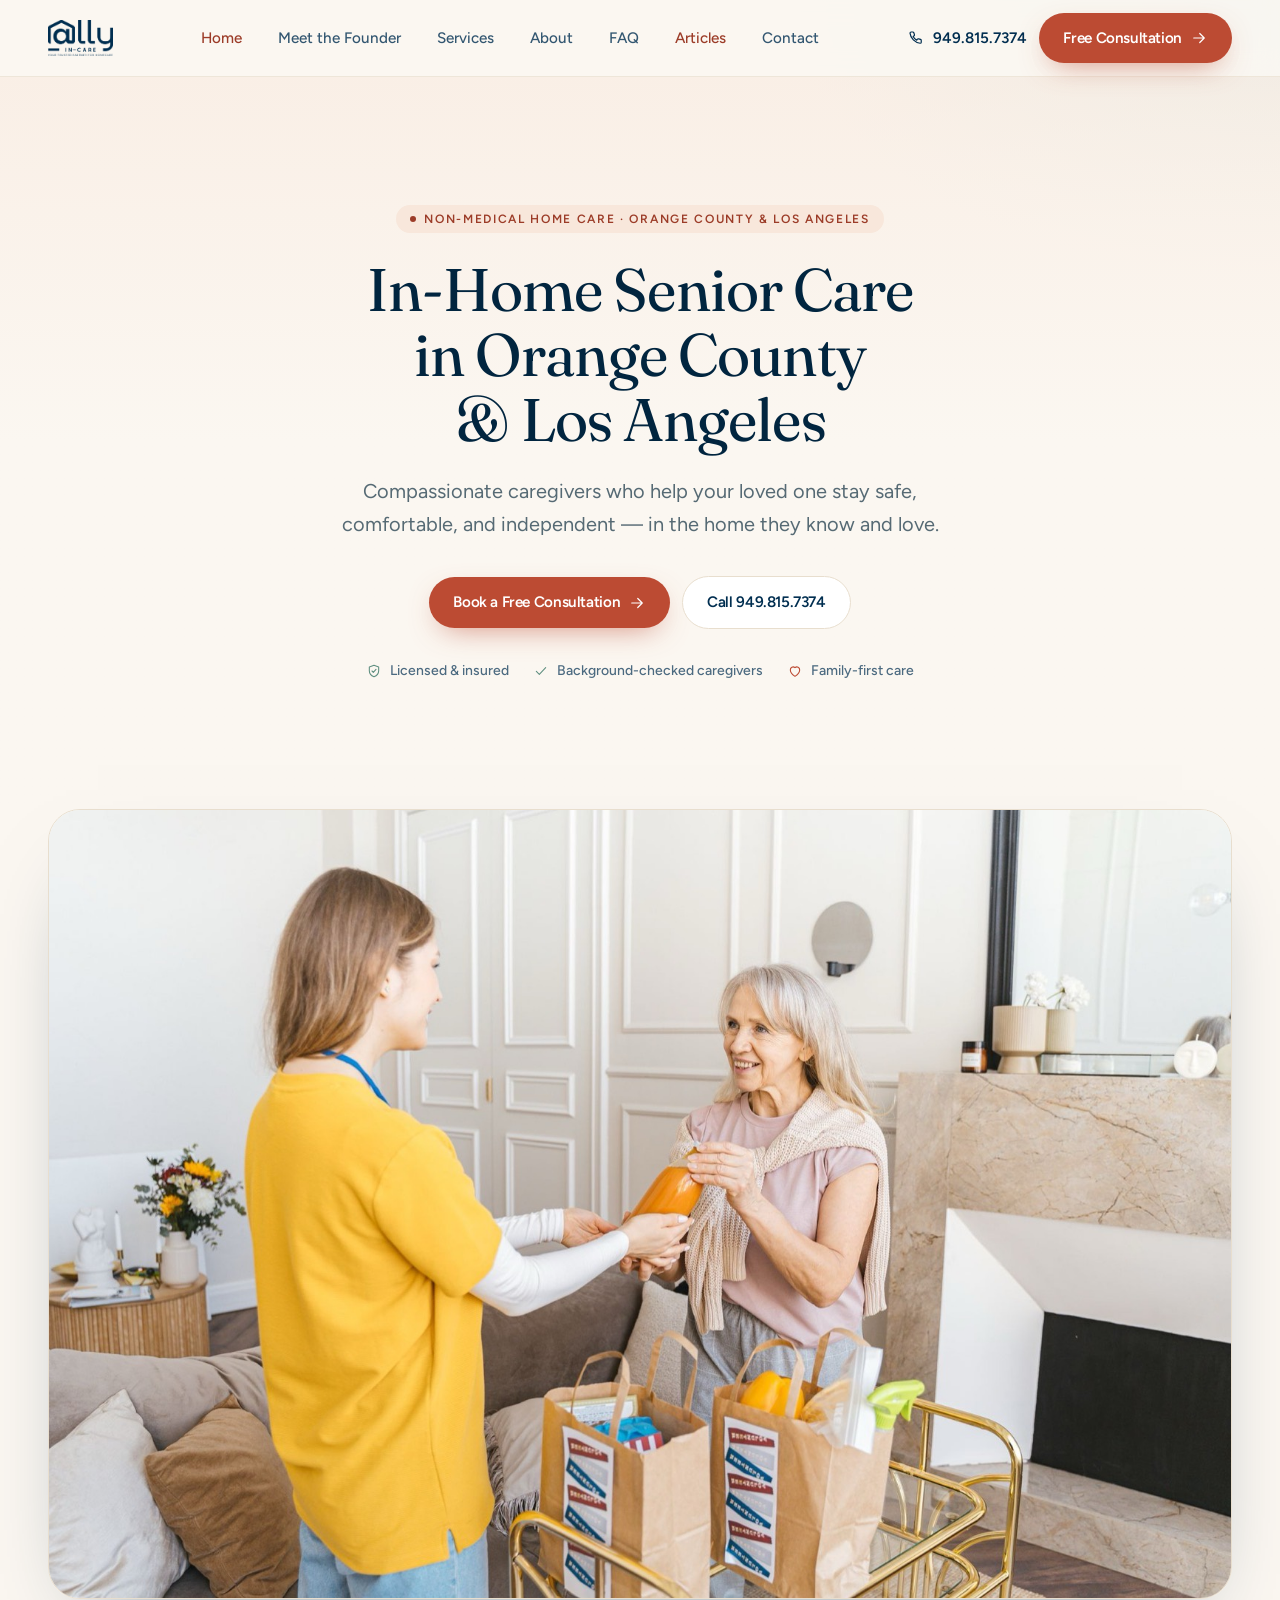
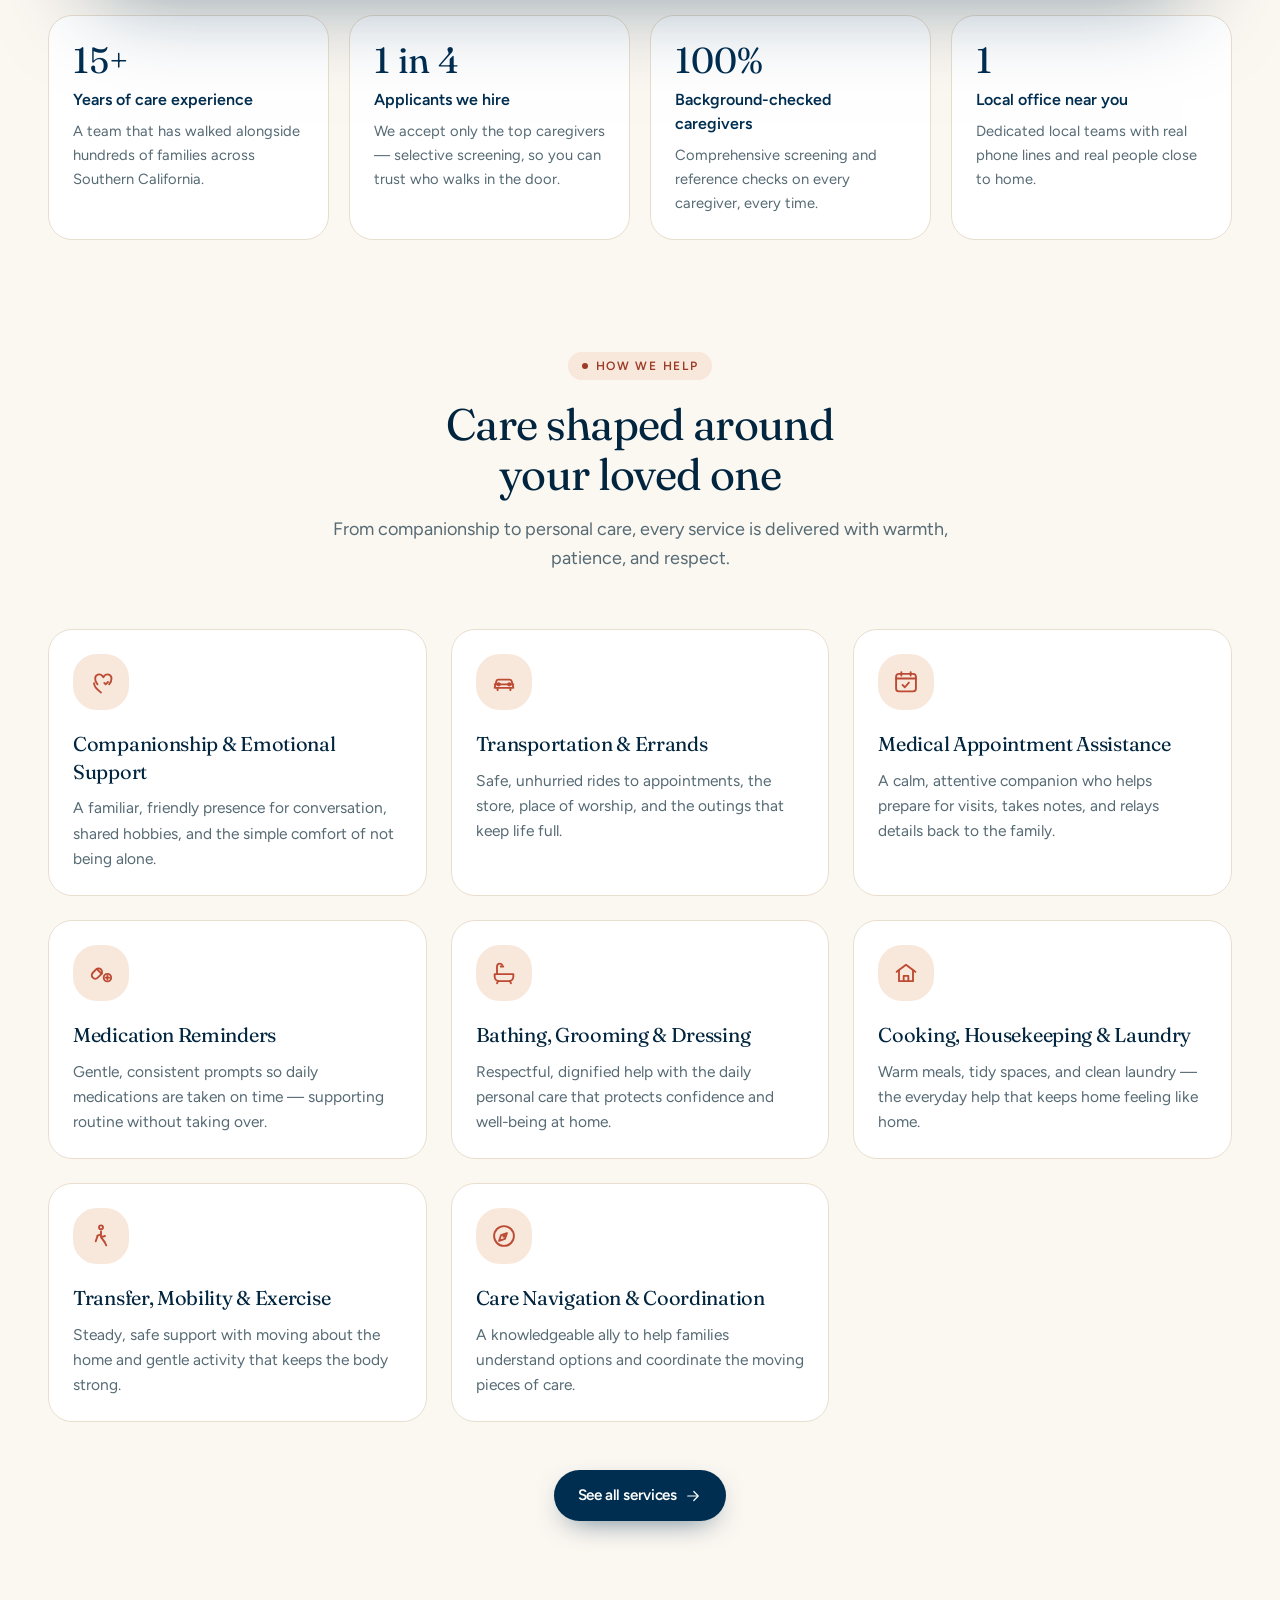
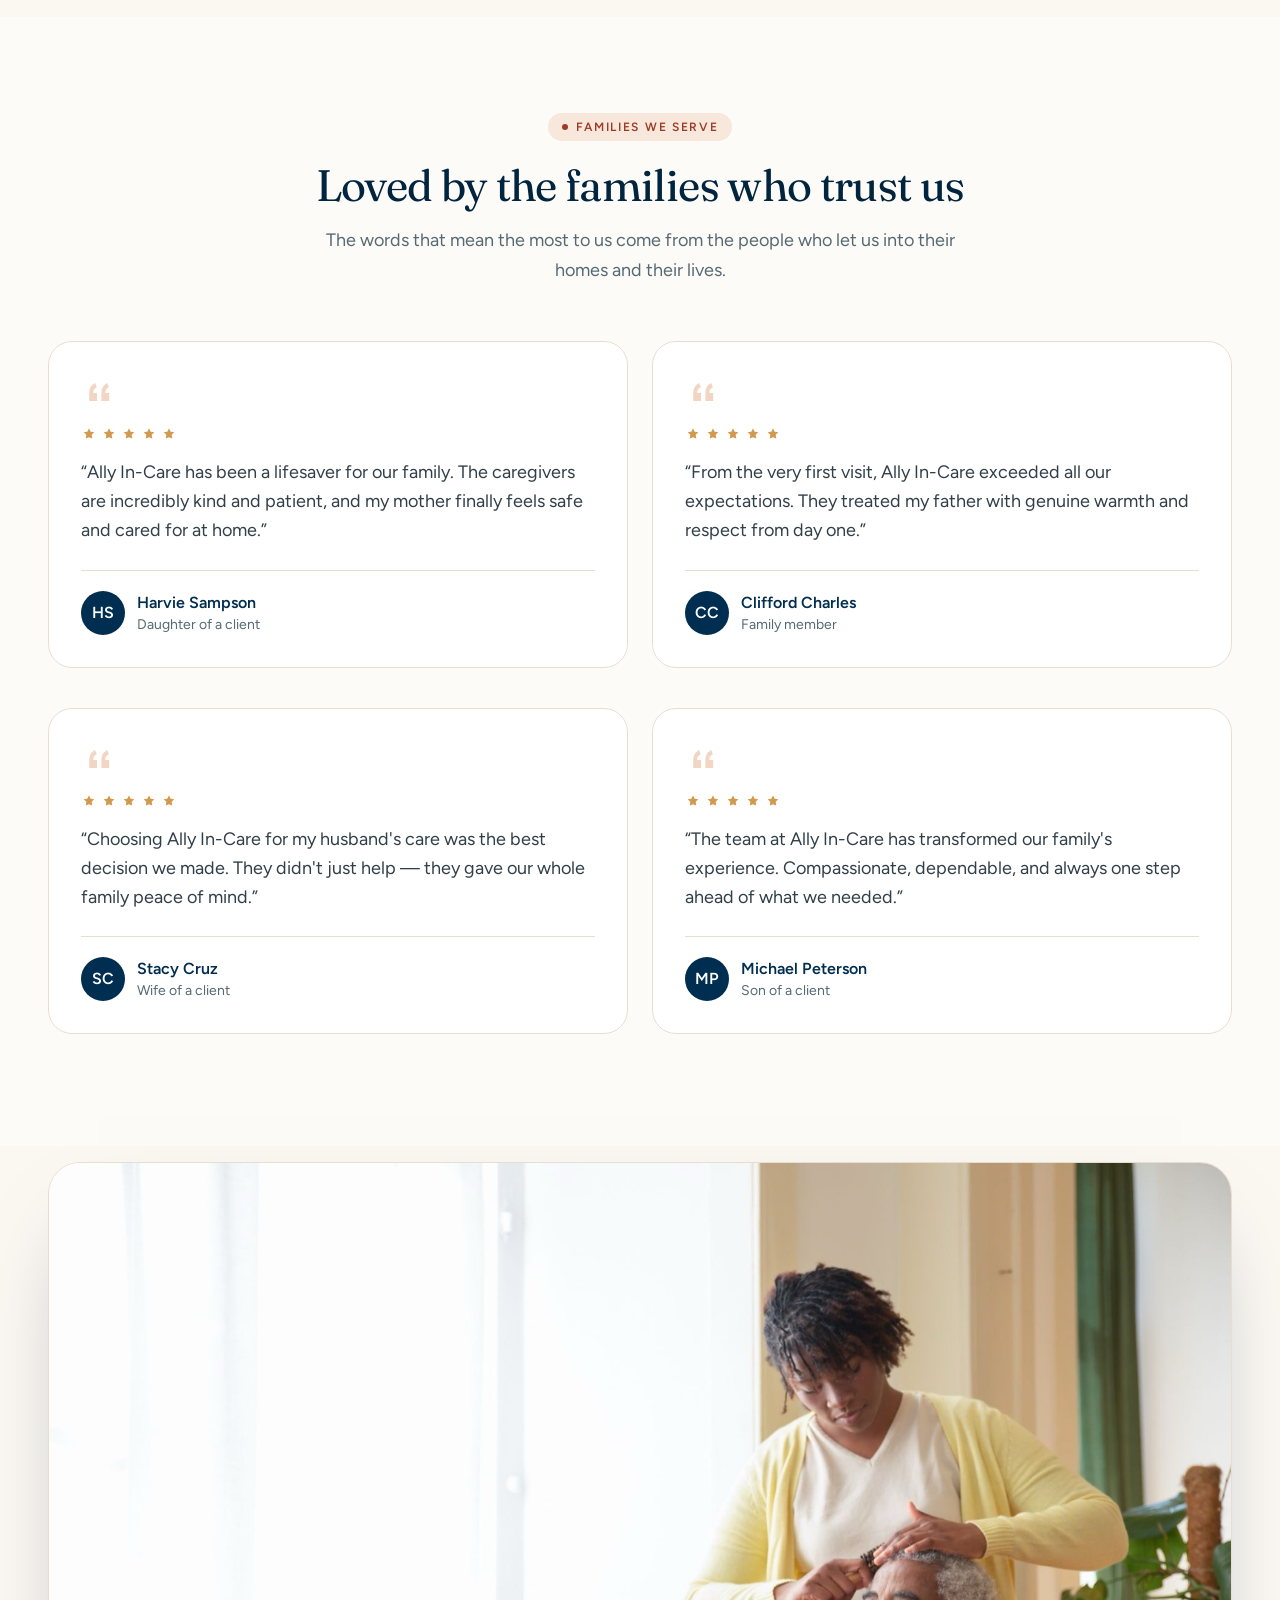
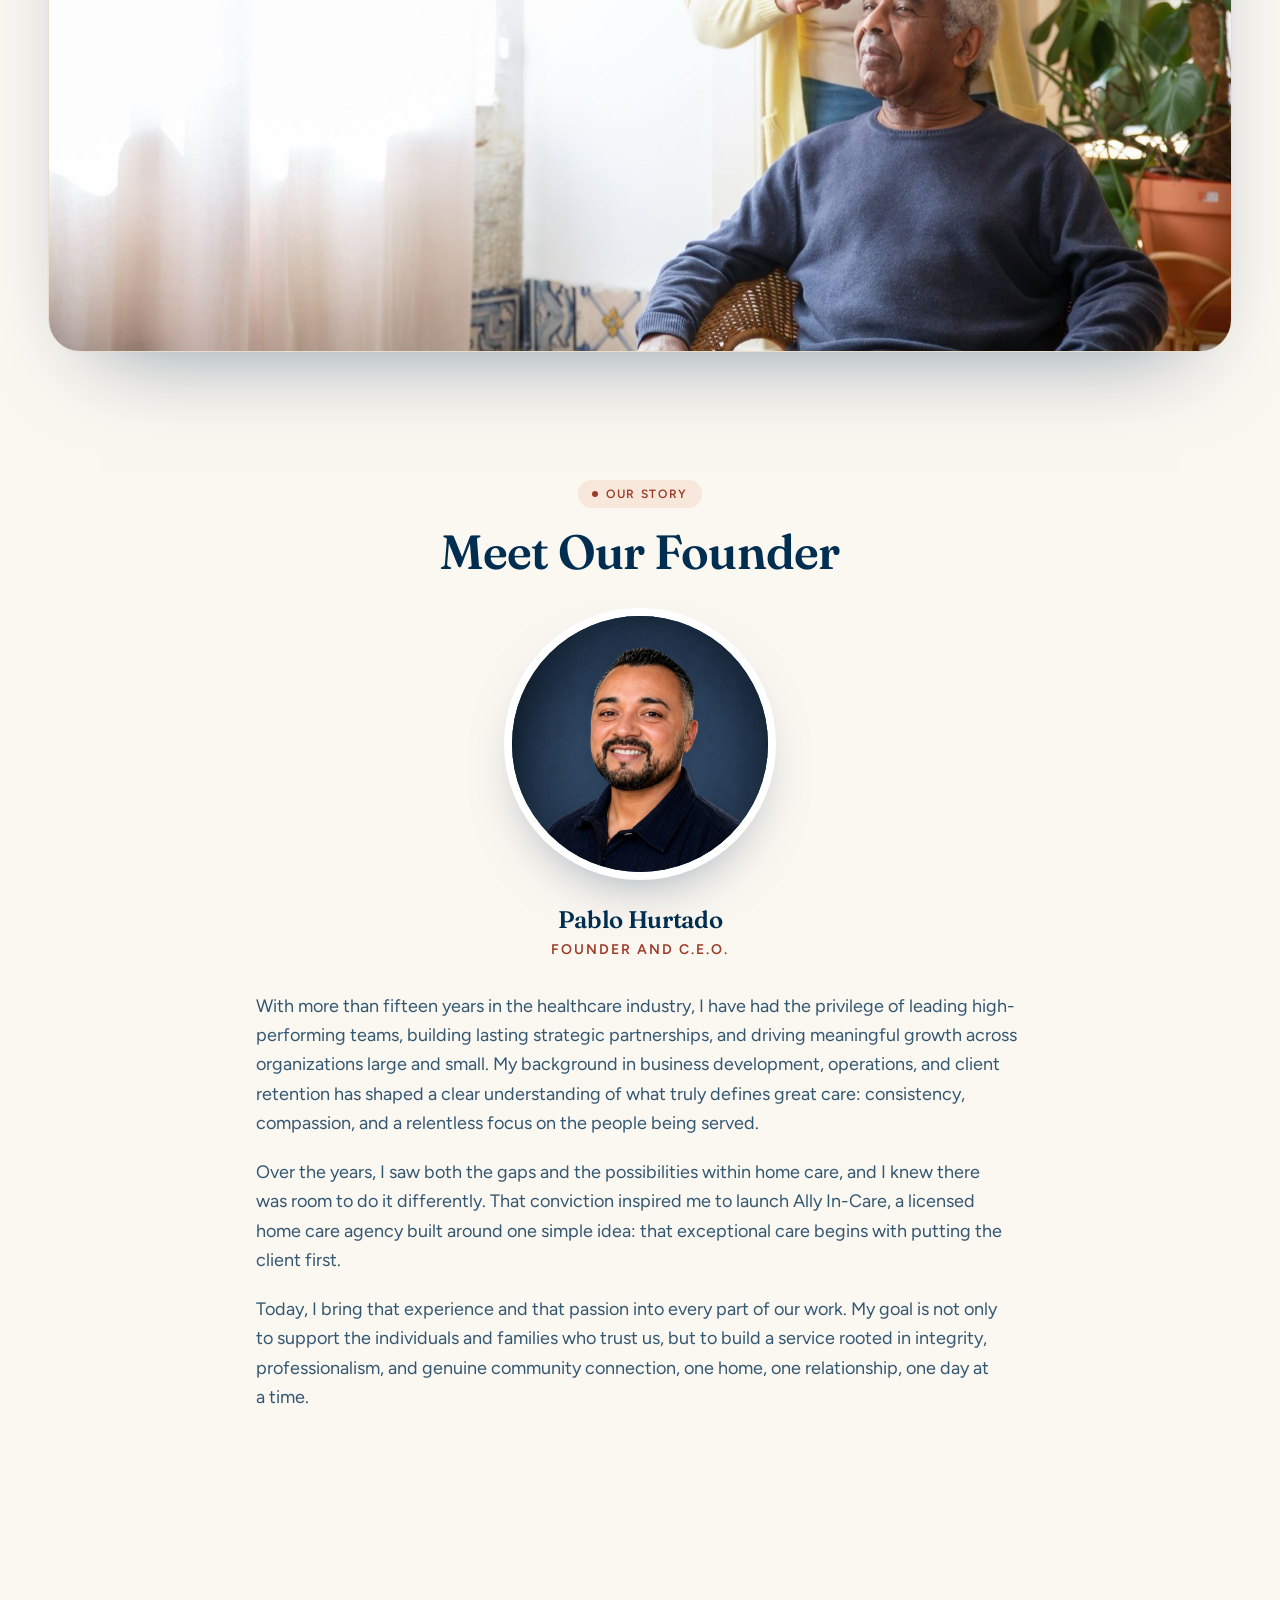
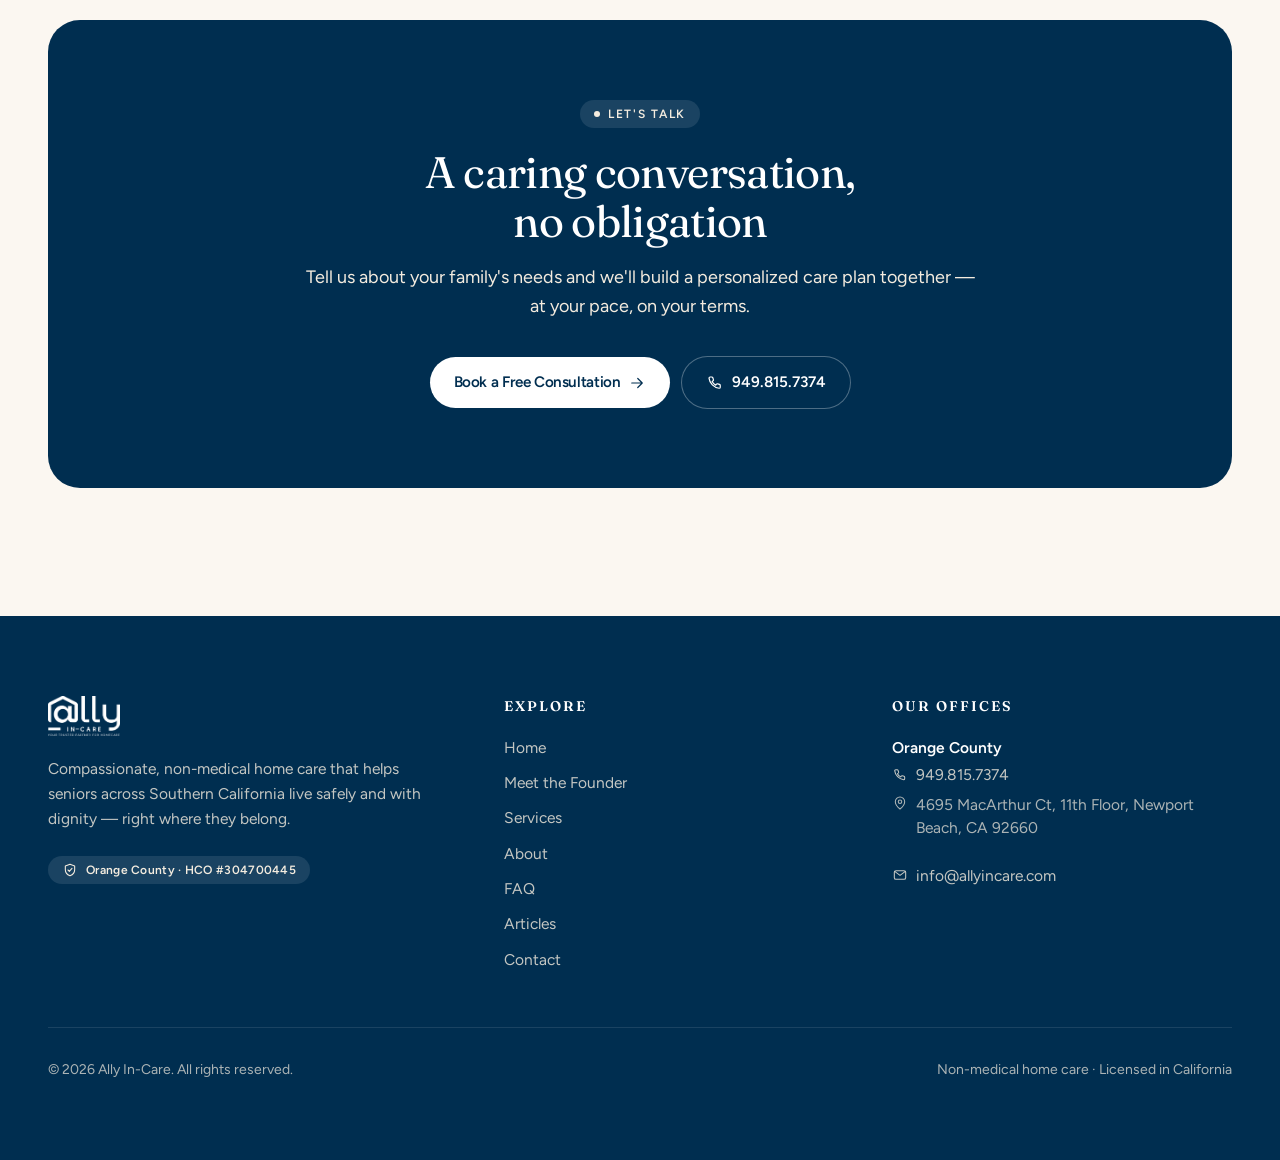
==== commit 5ad398a5: "SEO+AEO: keyword+geo H1s, LocalBusiness @graph, trust-signal meta, llms.txt/robots/sitemap (LA+OC)" ====
--- a/index.html
+++ b/index.html
@@ -3,13 +3,13 @@
 <head>
 	<meta charset="UTF-8" />
 	<meta name="viewport" content="width=device-width, initial-scale=1" />
-	<title>Ally In-Care</title>
+	<title>In-Home Senior Care in Orange County &#038; Newport Beach, CA &#8211; Ally In-Care</title>
 <meta name='robots' content='max-image-preview:large' />
-<meta name="description" content="Ally In-Care provides compassionate, non-medical home care for seniors across Orange County and Los Angeles. Companionship, personal care, transportation &amp; more." />
+<meta name="description" content="Compassionate non-medical home care for seniors across Orange County &amp; Los Angeles — companion care, personal care, 24-hour &amp; live-in support, dementia &amp; respite care. Licensed HCO #304700445. Free in-home consultation." />
 <meta property="og:site_name" content="Ally In-Care" />
 <meta property="og:type" content="website" />
-<meta property="og:title" content="Ally In-Care" />
-<meta property="og:description" content="Ally In-Care provides compassionate, non-medical home care for seniors across Orange County and Los Angeles. Companionship, personal care, transportation &amp; more." />
+<meta property="og:title" content="In-Home Senior Care in Orange County &#038; Newport Beach, CA &#8211; Ally In-Care" />
+<meta property="og:description" content="Compassionate non-medical home care for seniors across Orange County &amp; Los Angeles — companion care, personal care, 24-hour &amp; live-in support, dementia &amp; respite care. Licensed HCO #304700445. Free in-home consultation." />
 <meta property="og:url" content="index.html" />
 <meta name="twitter:card" content="summary_large_image" />
 <link rel="canonical" href="index.html" />
@@ -17,7 +17,7 @@
 <link href='https://fonts.gstatic.com' crossorigin rel='preconnect' />
 <link rel="alternate" type="application/rss+xml" title="Ally In-Care &raquo; Feed" href="https://jeet-avatar.github.io/allyincare-preview/feed/" />
 <link rel="alternate" type="application/rss+xml" title="Ally In-Care &raquo; Comments Feed" href="https://jeet-avatar.github.io/allyincare-preview/comments/feed/" />
-<script type="application/ld+json">{"@context":"https:\/\/schema.org","@type":"HomeAndConstructionBusiness","@id":"https:\/\/jeet-avatar.github.io\/allyincare-preview\/#organization","name":"Ally In-Care","description":"Compassionate, non-medical home care for seniors across Orange County and Los Angeles, California.","url":"https:\/\/jeet-avatar.github.io\/allyincare-preview\/","email":"info@allyincare.com","logo":"https:\/\/jeet-avatar.github.io\/allyincare-preview\/wp-content\/themes\/allyincare\/assets\/logo-navy.png","image":"https:\/\/jeet-avatar.github.io\/allyincare-preview\/wp-content\/themes\/allyincare\/assets\/logo-navy.png","areaServed":[{"@type":"AdministrativeArea","name":"Orange County, California"},{"@type":"AdministrativeArea","name":"Los Angeles County, California"}],"location":[{"@type":"LocalBusiness","name":"Ally In-Care \u2014 Orange County","telephone":"+19498157374","email":"info@allyincare.com","address":{"@type":"PostalAddress","streetAddress":"4695 MacArthur Ct, 11th Floor, Newport Beach, CA 92660","addressRegion":"CA","addressCountry":"US"}}]}</script>
+<script type="application/ld+json">{"@context":"https://schema.org","@graph":[{"@type":"LocalBusiness","@id":"index.html#business","name":"Ally In-Care","description":"Licensed non-medical home care and caregiver services for seniors across Orange County and Los Angeles County, CA — companion care, personal care, 24-hour and live-in support, dementia and respite care. DOJ-screened caregivers, 15+ years of experience.","url":"index.html","logo":"wp-content/themes/allyincare/assets/logo-navy.png","image":"wp-content/themes/allyincare/assets/logo-navy.png","telephone":"+19498157374","email":"info@allyincare.com","priceRange":"$$","address":{"@type":"PostalAddress","streetAddress":"4695 MacArthur Ct, 11th Floor","addressLocality":"Newport Beach","addressRegion":"CA","postalCode":"92660","addressCountry":"US"},"geo":{"@type":"GeoCoordinates","latitude":33.659,"longitude":-117.8727},"openingHoursSpecification":[{"@type":"OpeningHoursSpecification","dayOfWeek":["Monday","Tuesday","Wednesday","Thursday","Friday"],"opens":"09:00","closes":"17:00"}],"areaServed":[{"@type":"AdministrativeArea","name":"Orange County, California"},{"@type":"AdministrativeArea","name":"Los Angeles County, California"}],"identifier":{"@type":"PropertyValue","name":"California HCO License","value":"304700445"},"knowsAbout":["Non-medical home care","In-home senior care","Companion care","Personal care","24-hour home care","Live-in care","Dementia and Alzheimer's care","Respite care","Post-hospital care","Medication reminders","Senior transportation","Caregiver services"],"founder":{"@id":"index.html#founder"},"aggregateRating":{"@type":"AggregateRating","ratingValue":"5","bestRating":"5","worstRating":"1","reviewCount":"4"}},{"@type":"Organization","@id":"index.html#org","name":"Ally In-Care","url":"index.html","logo":"wp-content/themes/allyincare/assets/logo-navy.png"},{"@type":"WebSite","@id":"index.html#website","name":"Ally In-Care","url":"index.html","publisher":{"@id":"index.html#org"}},{"@type":"Person","@id":"index.html#founder","name":"Pablo Hurtado","jobTitle":"Founder and C.E.O.","worksFor":{"@id":"index.html#org"}},{"@type":"Service","serviceType":"Companionship & Emotional Support","name":"Companionship & Emotional Support in Orange County & Los Angeles","description":"A familiar, friendly presence for conversation, shared hobbies, and the simple comfort of not being alone.","provider":{"@id":"index.html#business"},"areaServed":[{"@type":"AdministrativeArea","name":"Orange County, California"},{"@type":"AdministrativeArea","name":"Los Angeles County, California"}]},{"@type":"Service","serviceType":"Transportation & Errands","name":"Transportation & Errands in Orange County & Los Angeles","description":"Safe, unhurried rides to appointments, the store, place of worship, and the outings that keep life full.","provider":{"@id":"index.html#business"},"areaServed":[{"@type":"AdministrativeArea","name":"Orange County, California"},{"@type":"AdministrativeArea","name":"Los Angeles County, California"}]},{"@type":"Service","serviceType":"Medical Appointment Assistance","name":"Medical Appointment Assistance in Orange County & Los Angeles","description":"A calm, attentive companion who helps prepare for visits, takes notes, and relays details back to the family.","provider":{"@id":"index.html#business"},"areaServed":[{"@type":"AdministrativeArea","name":"Orange County, California"},{"@type":"AdministrativeArea","name":"Los Angeles County, California"}]},{"@type":"Service","serviceType":"Medication Reminders","name":"Medication Reminders in Orange County & Los Angeles","description":"Gentle, consistent prompts so daily medications are taken on time — supporting routine without taking over.","provider":{"@id":"index.html#business"},"areaServed":[{"@type":"AdministrativeArea","name":"Orange County, California"},{"@type":"AdministrativeArea","name":"Los Angeles County, California"}]},{"@type":"Service","serviceType":"Bathing, Grooming & Dressing","name":"Bathing, Grooming & Dressing in Orange County & Los Angeles","description":"Respectful, dignified help with the daily personal care that protects confidence and well-being at home.","provider":{"@id":"index.html#business"},"areaServed":[{"@type":"AdministrativeArea","name":"Orange County, California"},{"@type":"AdministrativeArea","name":"Los Angeles County, California"}]},{"@type":"Service","serviceType":"Cooking, Housekeeping & Laundry","name":"Cooking, Housekeeping & Laundry in Orange County & Los Angeles","description":"Warm meals, tidy spaces, and clean laundry — the everyday help that keeps home feeling like home.","provider":{"@id":"index.html#business"},"areaServed":[{"@type":"AdministrativeArea","name":"Orange County, California"},{"@type":"AdministrativeArea","name":"Los Angeles County, California"}]},{"@type":"Service","serviceType":"Transfer, Mobility & Exercise","name":"Transfer, Mobility & Exercise in Orange County & Los Angeles","description":"Steady, safe support with moving about the home and gentle activity that keeps the body strong.","provider":{"@id":"index.html#business"},"areaServed":[{"@type":"AdministrativeArea","name":"Orange County, California"},{"@type":"AdministrativeArea","name":"Los Angeles County, California"}]},{"@type":"Service","serviceType":"Care Navigation & Coordination","name":"Care Navigation & Coordination in Orange County & Los Angeles","description":"A knowledgeable ally to help families understand options and coordinate the moving pieces of care.","provider":{"@id":"index.html#business"},"areaServed":[{"@type":"AdministrativeArea","name":"Orange County, California"},{"@type":"AdministrativeArea","name":"Los Angeles County, California"}]}]}</script>
 <style id='wp-img-auto-sizes-contain-inline-css'>
 img:is([sizes=auto i],[sizes^="auto," i]){contain-intrinsic-size:3000px 1500px}
 /*# sourceURL=wp-img-auto-sizes-contain-inline-css */
@@ -134,7 +134,7 @@
 	<div class="pointer-events-none absolute inset-0 bg-gradient-to-b from-peach/50 via-cream to-cream" aria-hidden="true"></div>
 	<div class="container-x relative py-20 sm:py-28 lg:py-32">
 		<div class="mx-auto max-w-3xl text-center">
-			<span class="inline-flex items-center gap-2 rounded-full px-3.5 py-1.5 text-xs font-semibold uppercase tracking-[0.14em] text-terracotta-700 bg-peach"><span class="h-1.5 w-1.5 rounded-full bg-current" aria-hidden="true"></span>Non-medical home care · Orange County &amp; Los Angeles</span>			<h1 class="reveal reveal-1 mt-6 text-balance text-4xl leading-[1.08] sm:text-5xl md:text-6xl">Your trusted partner for care at home</h1>
+			<span class="inline-flex items-center gap-2 rounded-full px-3.5 py-1.5 text-xs font-semibold uppercase tracking-[0.14em] text-terracotta-700 bg-peach"><span class="h-1.5 w-1.5 rounded-full bg-current" aria-hidden="true"></span>Non-medical home care · Orange County &amp; Los Angeles</span>			<h1 class="reveal reveal-1 mt-6 text-balance text-4xl leading-[1.08] sm:text-5xl md:text-6xl">In-Home Senior Care in Orange County &amp; Los Angeles</h1>
 			<p class="reveal reveal-2 mx-auto mt-6 max-w-2xl text-lg leading-relaxed text-muted text-pretty sm:text-xl">
 				Compassionate caregivers who help your loved one stay safe, comfortable, and independent — in the home they know and love.
 			</p>
@@ -324,7 +324,6 @@
 	<div class="container-x">
 		<div class="mx-auto max-w-3xl text-center">
 			<span class="inline-flex items-center gap-2 rounded-full px-3.5 py-1.5 text-xs font-semibold uppercase tracking-[0.14em] text-terracotta-700 bg-peach"><span class="h-1.5 w-1.5 rounded-full bg-current" aria-hidden="true"></span>Our Story</span>			<h2 class="reveal reveal-1 mt-5 text-4xl font-semibold text-navy sm:text-5xl">Meet Our Founder</h2>
-
 							<div class="reveal reveal-2 mx-auto mt-10 h-56 w-56 overflow-hidden rounded-full bg-navy shadow-[0_24px_60px_-24px_rgba(0,46,80,0.55)] ring-8 ring-white sm:h-64 sm:w-64">
 					<img
 						src="wp-content/themes/allyincare/assets/img/founder-pablo.jpg"
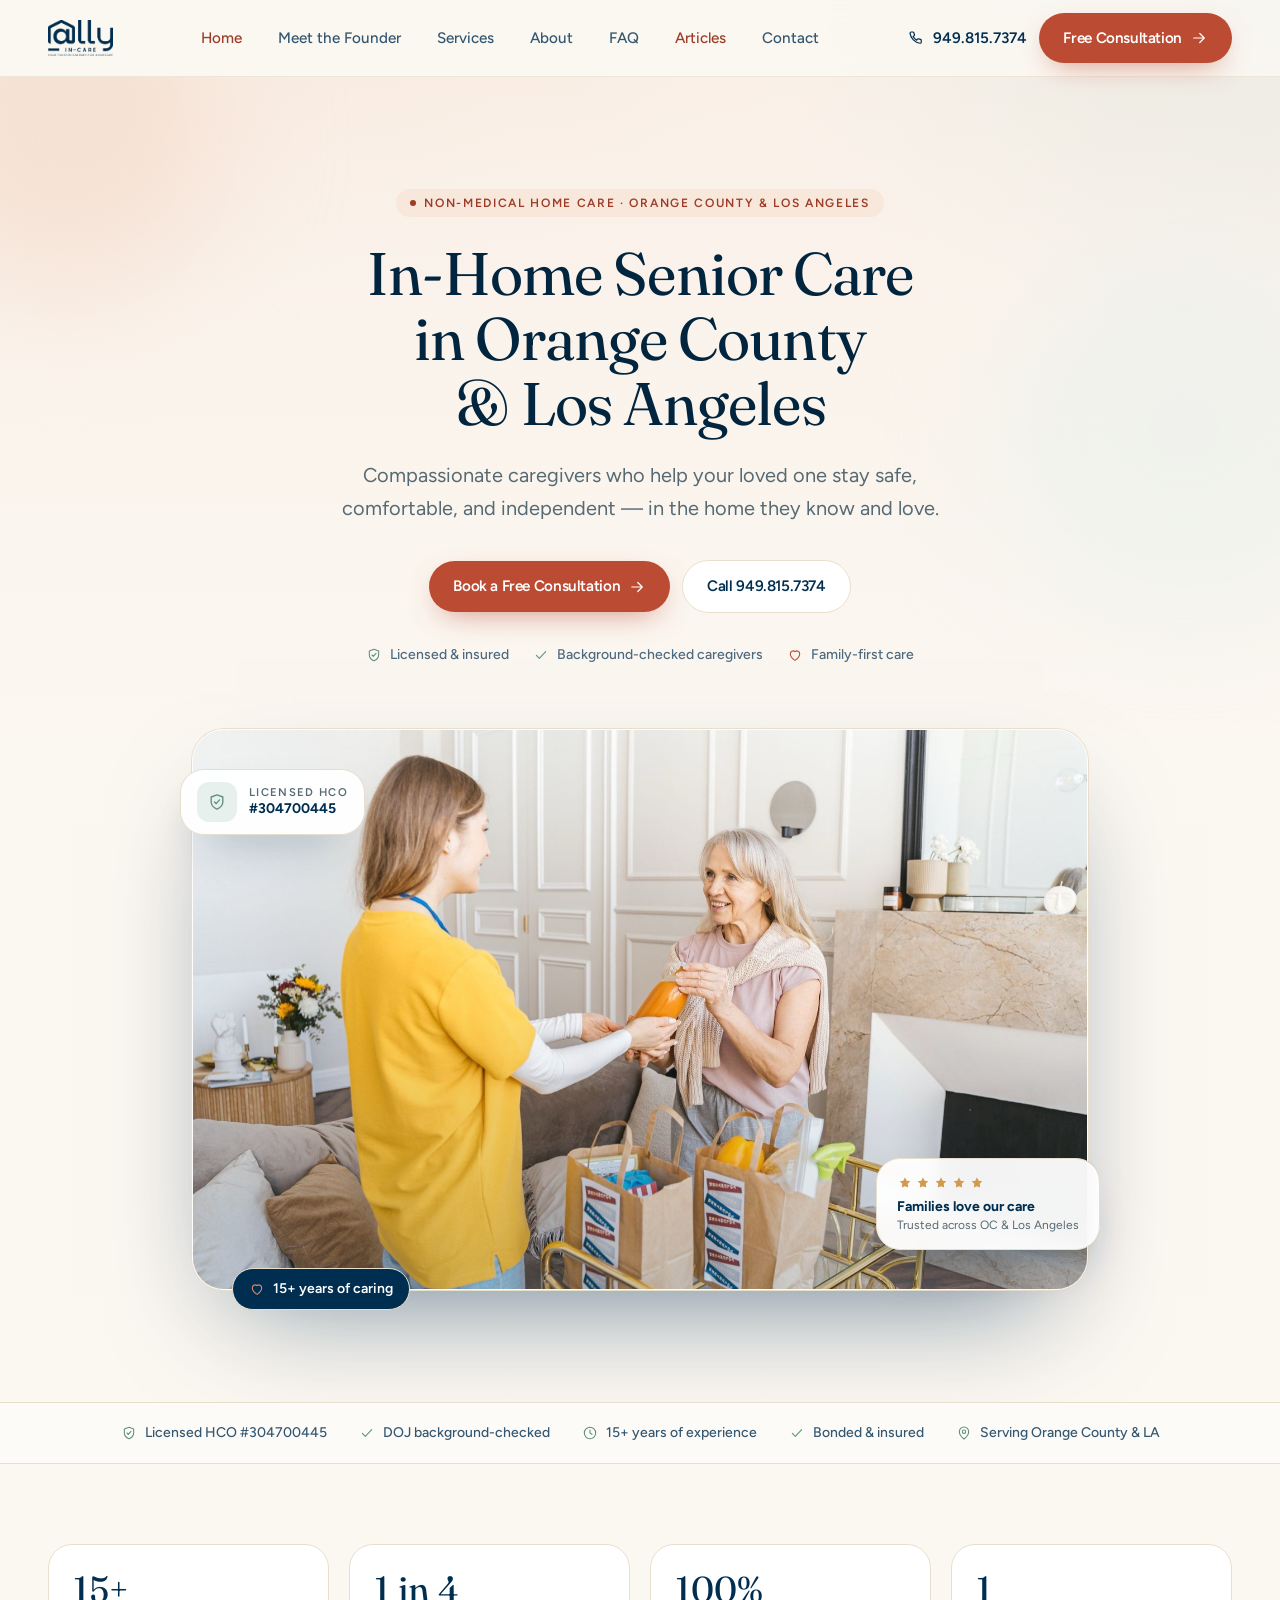
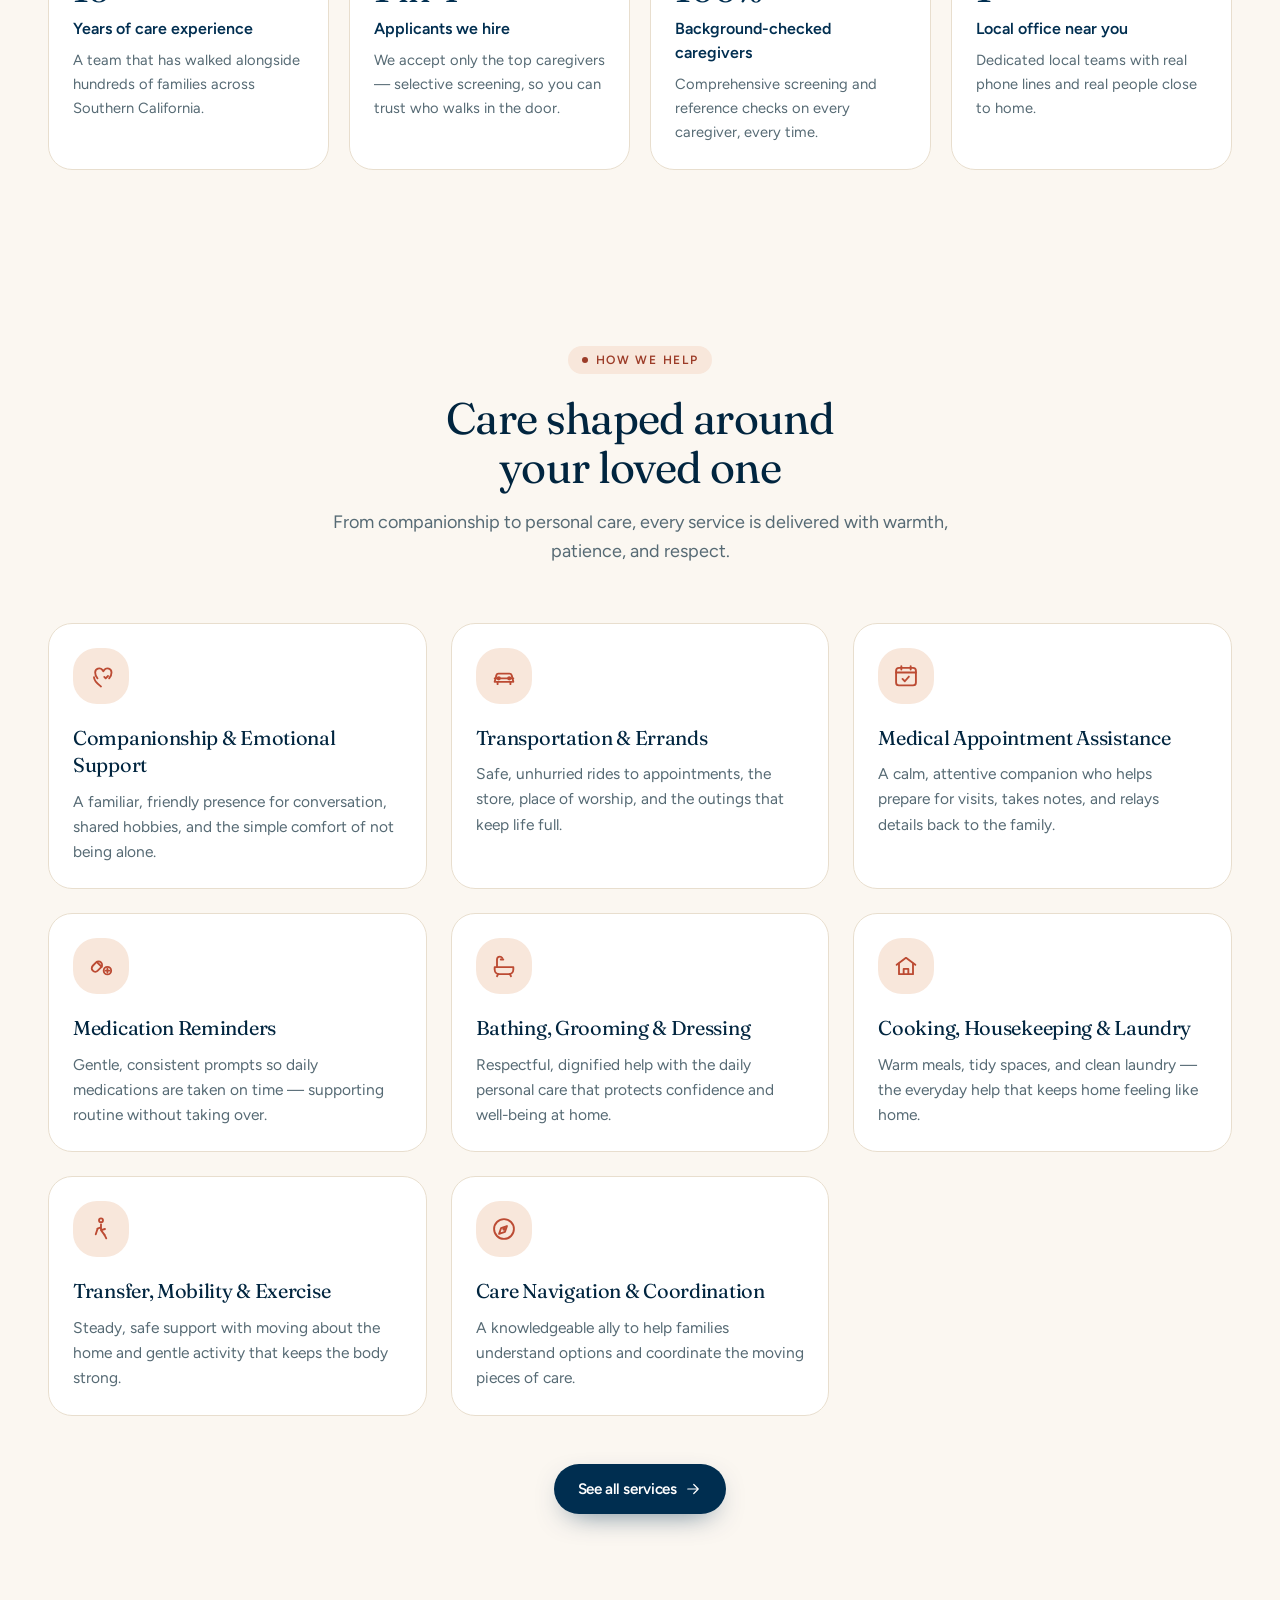
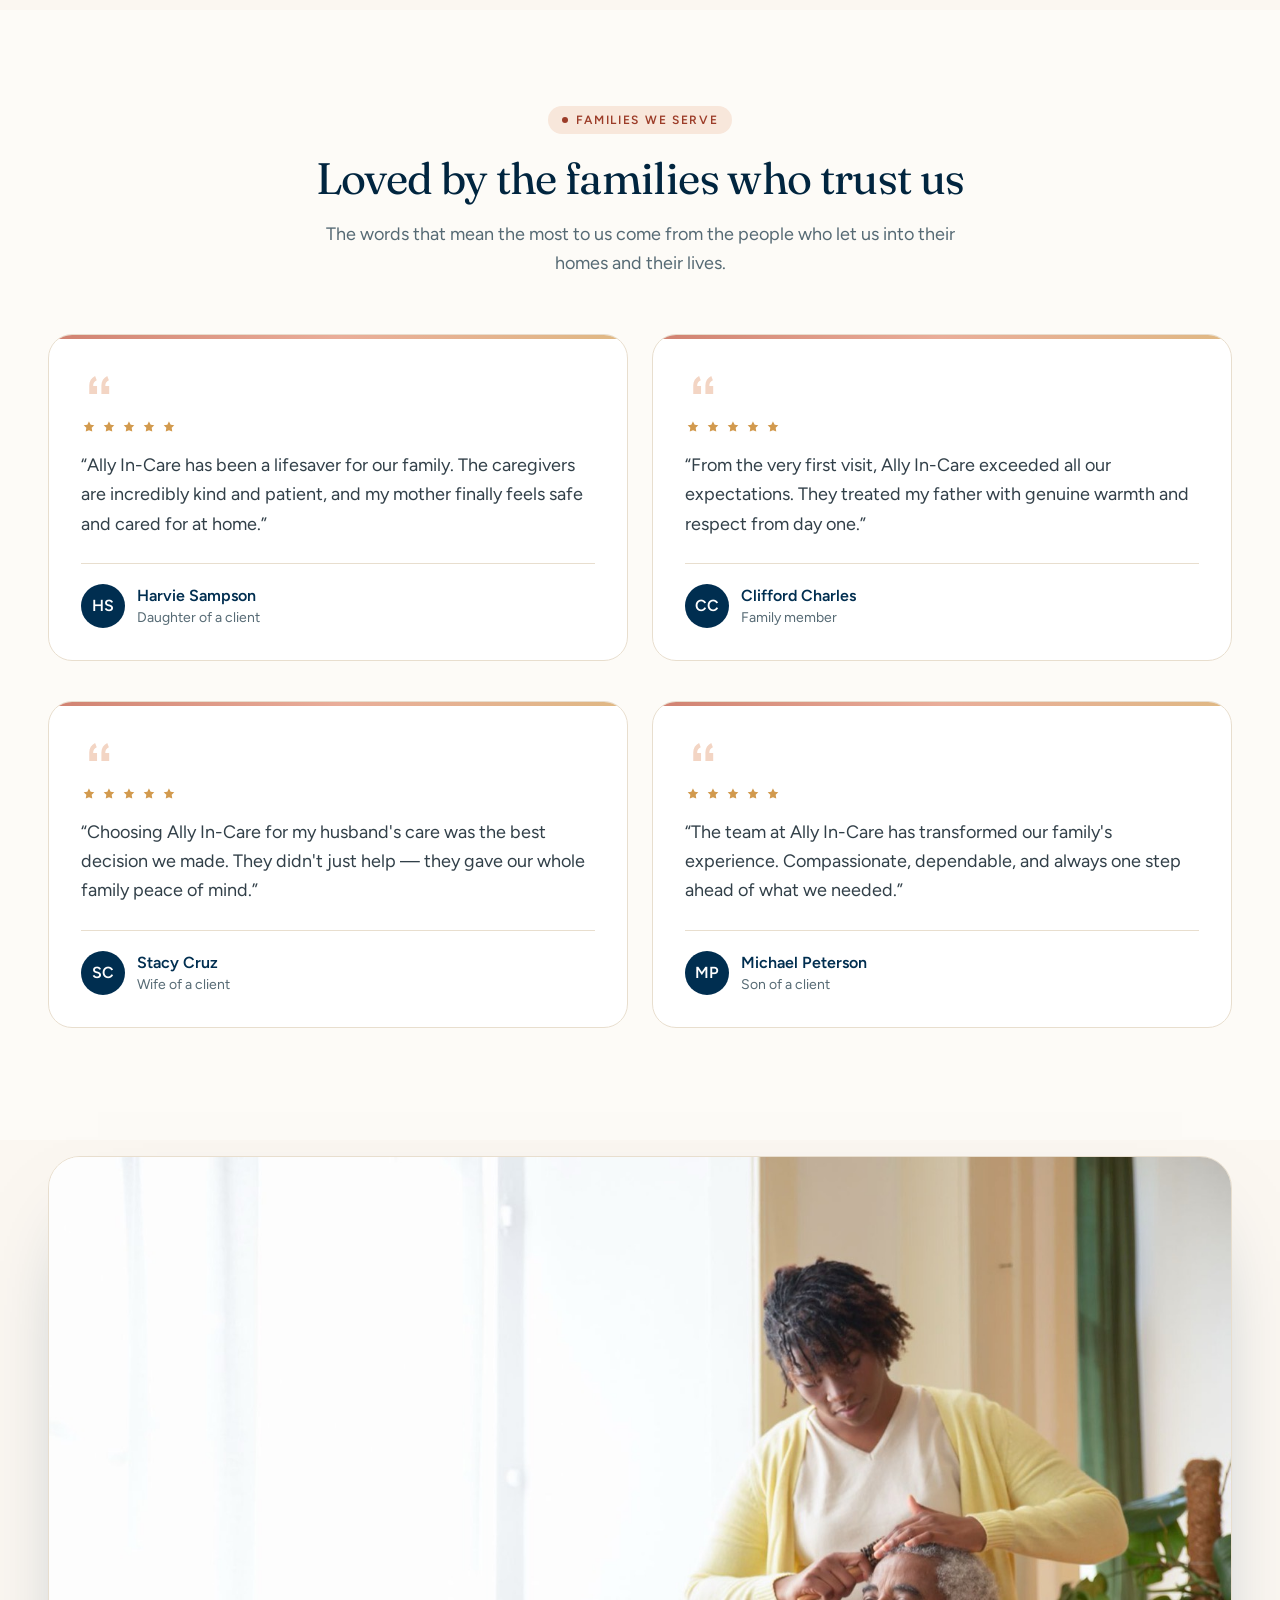
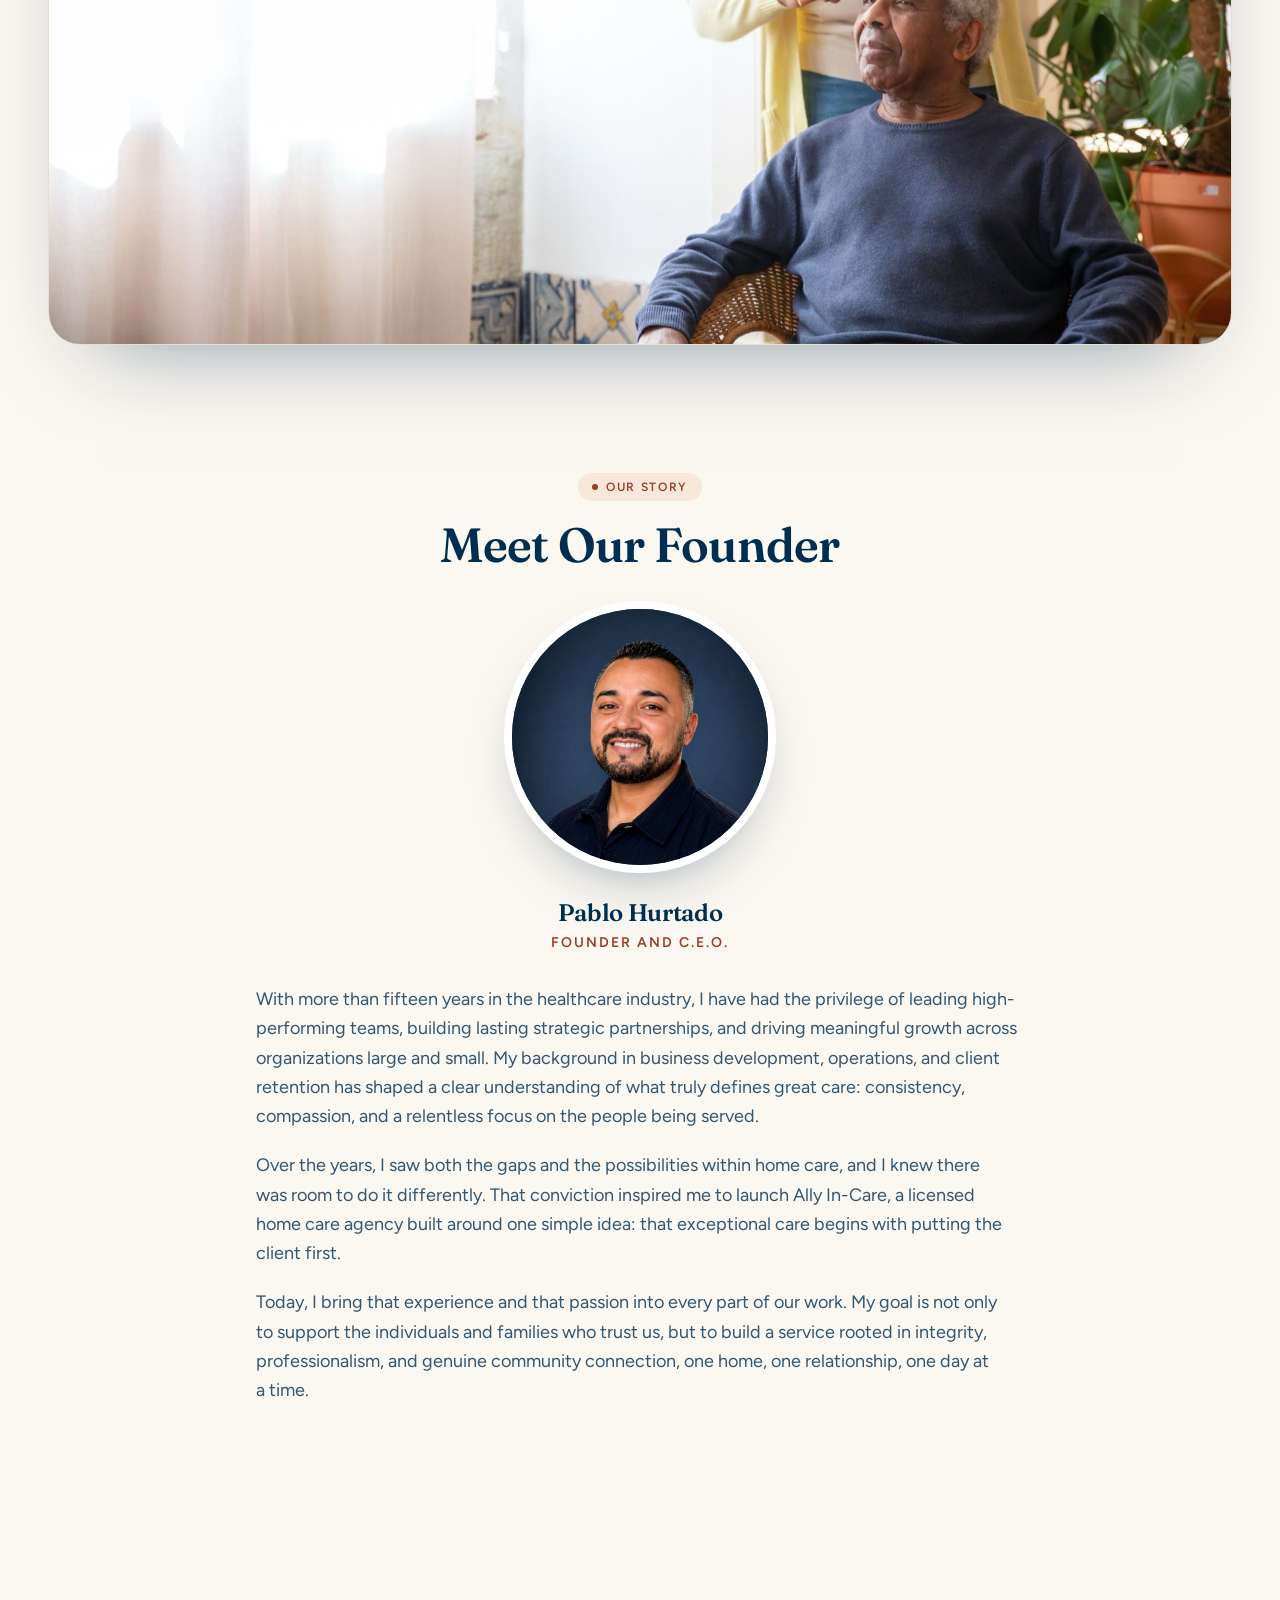
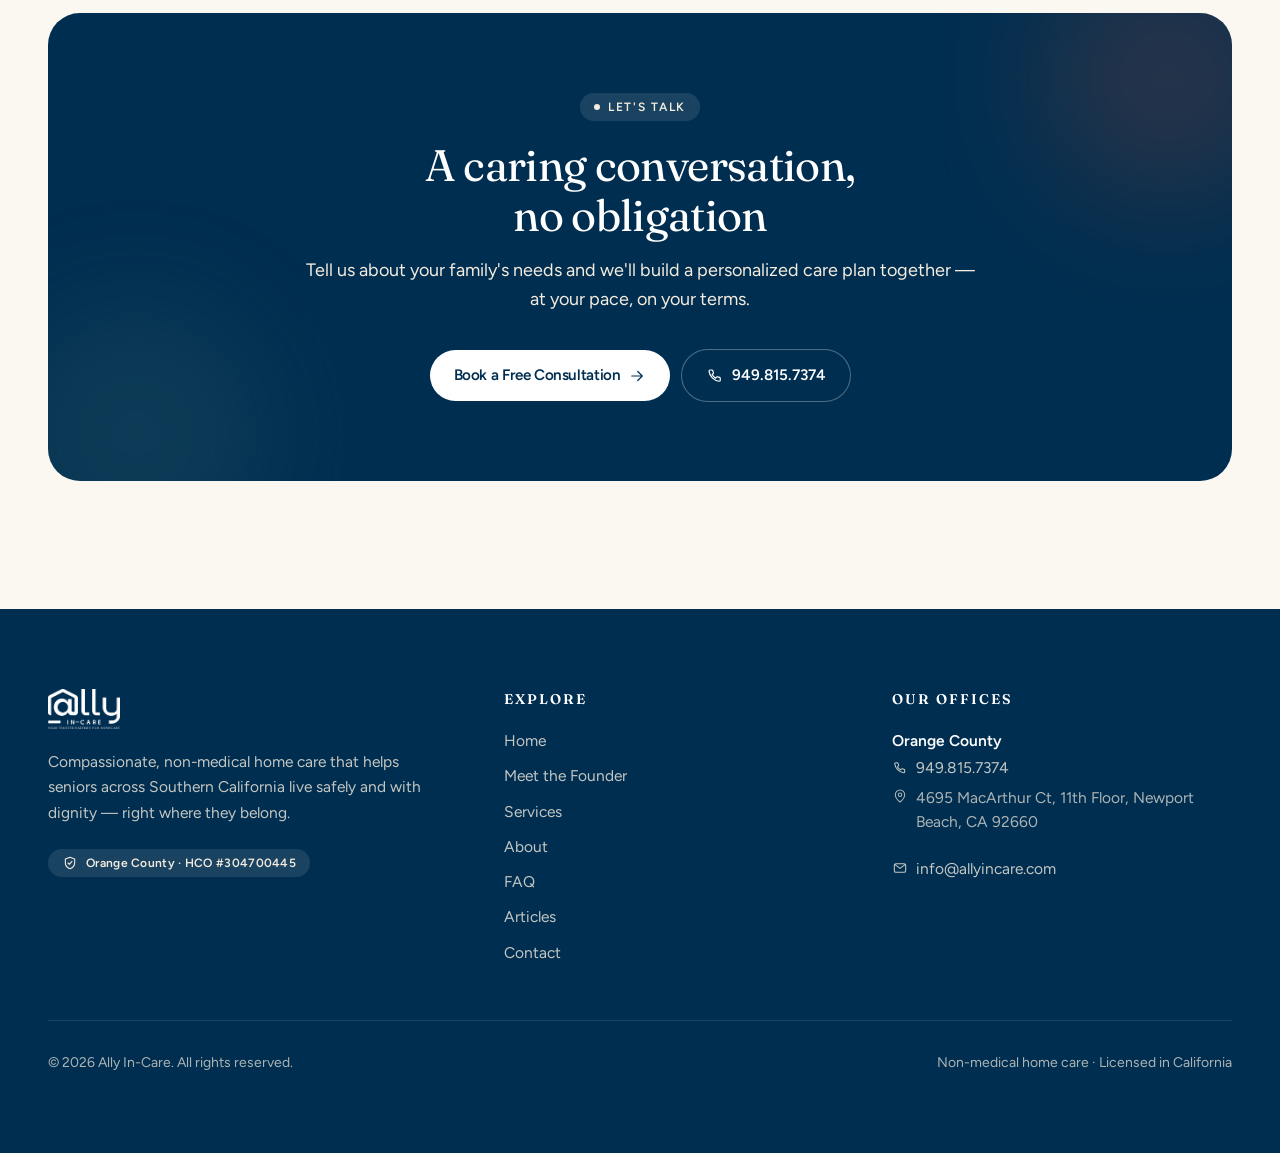
==== commit d3f84dfe: "Elevate homepage design: layered hero + trust badges, motion, ribbon; fix titles to OC & LA" ====
--- a/index.html
+++ b/index.html
@@ -3,12 +3,12 @@
 <head>
 	<meta charset="UTF-8" />
 	<meta name="viewport" content="width=device-width, initial-scale=1" />
-	<title>In-Home Senior Care in Orange County &#038; Newport Beach, CA &#8211; Ally In-Care</title>
+	<title>In-Home Senior Care in Orange County &#038; Los Angeles, CA &#8211; Ally In-Care</title>
 <meta name='robots' content='max-image-preview:large' />
 <meta name="description" content="Compassionate non-medical home care for seniors across Orange County &amp; Los Angeles — companion care, personal care, 24-hour &amp; live-in support, dementia &amp; respite care. Licensed HCO #304700445. Free in-home consultation." />
 <meta property="og:site_name" content="Ally In-Care" />
 <meta property="og:type" content="website" />
-<meta property="og:title" content="In-Home Senior Care in Orange County &#038; Newport Beach, CA &#8211; Ally In-Care" />
+<meta property="og:title" content="In-Home Senior Care in Orange County &#038; Los Angeles, CA &#8211; Ally In-Care" />
 <meta property="og:description" content="Compassionate non-medical home care for seniors across Orange County &amp; Los Angeles — companion care, personal care, 24-hour &amp; live-in support, dementia &amp; respite care. Licensed HCO #304700445. Free in-home consultation." />
 <meta property="og:url" content="index.html" />
 <meta name="twitter:card" content="summary_large_image" />
@@ -130,9 +130,11 @@
 
 <main id="main">
 
-<section class="relative overflow-hidden">
-	<div class="pointer-events-none absolute inset-0 bg-gradient-to-b from-peach/50 via-cream to-cream" aria-hidden="true"></div>
-	<div class="container-x relative py-20 sm:py-28 lg:py-32">
+<section class="relative overflow-hidden grain-cream">
+	<div class="pointer-events-none absolute inset-0 bg-gradient-to-b from-peach/40 via-cream to-cream" aria-hidden="true"></div>
+	<span class="blob -left-24 -top-24 h-80 w-80 bg-peach-200" aria-hidden="true"></span>
+	<span class="blob -right-24 top-40 h-96 w-96 bg-sage-100" aria-hidden="true"></span>
+	<div class="container-x relative py-20 sm:py-24 lg:py-28">
 		<div class="mx-auto max-w-3xl text-center">
 			<span class="inline-flex items-center gap-2 rounded-full px-3.5 py-1.5 text-xs font-semibold uppercase tracking-[0.14em] text-terracotta-700 bg-peach"><span class="h-1.5 w-1.5 rounded-full bg-current" aria-hidden="true"></span>Non-medical home care · Orange County &amp; Los Angeles</span>			<h1 class="reveal reveal-1 mt-6 text-balance text-4xl leading-[1.08] sm:text-5xl md:text-6xl">In-Home Senior Care in Orange County &amp; Los Angeles</h1>
 			<p class="reveal reveal-2 mx-auto mt-6 max-w-2xl text-lg leading-relaxed text-muted text-pretty sm:text-xl">
@@ -141,48 +143,83 @@
 			<div class="reveal reveal-3 mt-9 flex flex-col items-center justify-center gap-3 sm:flex-row">
 				<a href="contact-us/index.html" class="group inline-flex items-center justify-center gap-2 rounded-full px-6 py-3.5 text-[0.95rem] font-semibold tracking-tight transition-all duration-200 bg-terracotta text-white hover:bg-terracotta-700 shadow-[0_10px_30px_-12px_rgba(188,75,51,0.7)] ">Book a Free Consultation<svg class="h-[18px] w-[18px] transition-transform duration-200 group-hover:translate-x-0.5" viewBox="0 0 24 24" fill="none" stroke="currentColor" stroke-width="1.6" stroke-linecap="round" stroke-linejoin="round" aria-hidden="true"><path d="M5 12h14M13 6l6 6-6 6"/></svg></a>									<a href="tel:+19498157374" class="group inline-flex items-center justify-center gap-2 rounded-full px-6 py-3.5 text-[0.95rem] font-semibold tracking-tight transition-all duration-200 bg-white text-navy border border-line hover:border-navy/40 hover:bg-cream-100 ">Call 949.815.7374</a>							</div>
 			<div class="reveal reveal-4 mt-8 flex flex-wrap items-center justify-center gap-x-6 gap-y-2 text-sm font-medium text-navy/70">
-				<span class="inline-flex items-center gap-2"><svg class="h-4 w-4 text-sage" viewBox="0 0 24 24" fill="none" stroke="currentColor" stroke-width="1.6" stroke-linecap="round" stroke-linejoin="round" aria-hidden="true"><path d="M12 3.5 19 6v5.5c0 4.4-3 7.5-7 9-4-1.5-7-4.6-7-9V6l7-2.5Z"/><path d="m9 12 2 2 4-4.5"/></svg> Licensed & insured</span>
+				<span class="inline-flex items-center gap-2"><svg class="h-4 w-4 text-sage" viewBox="0 0 24 24" fill="none" stroke="currentColor" stroke-width="1.6" stroke-linecap="round" stroke-linejoin="round" aria-hidden="true"><path d="M12 3.5 19 6v5.5c0 4.4-3 7.5-7 9-4-1.5-7-4.6-7-9V6l7-2.5Z"/><path d="m9 12 2 2 4-4.5"/></svg> Licensed &amp; insured</span>
 				<span class="inline-flex items-center gap-2"><svg class="h-4 w-4 text-sage" viewBox="0 0 24 24" fill="none" stroke="currentColor" stroke-width="1.6" stroke-linecap="round" stroke-linejoin="round" aria-hidden="true"><path d="m5 12.5 4.5 4.5L19 7"/></svg> Background-checked caregivers</span>
 				<span class="inline-flex items-center gap-2"><svg class="h-4 w-4 text-terracotta" viewBox="0 0 24 24" fill="none" stroke="currentColor" stroke-width="1.6" stroke-linecap="round" stroke-linejoin="round" aria-hidden="true"><path d="M12 20s-7-4.4-7-9.5A4.2 4.2 0 0 1 12 7a4.2 4.2 0 0 1 7 3.5C19 15.6 12 20 12 20Z"/></svg> Family-first care</span>
 			</div>
 		</div>
-	</div>
-</section>
-
-<section class="pb-4">
-	<div class="container-x">
-		<div class="reveal reveal-4 overflow-hidden rounded-3xl border border-line shadow-[0_40px_90px_-50px_rgba(0,46,80,0.55)]">
-			<img
-				src="wp-content/themes/allyincare/assets/img/care-welcome.jpg"
-				alt="An Ally In-Care caregiver visiting a smiling senior client at home"
-				class="h-full w-full object-cover"
-				width="1600"
-				height="1066"
-				loading="lazy"
-			/>
-		</div>
-	</div>
-</section>
-
-<section class="pb-4">
+
+		<!-- Layered hero showcase: caregiver photo framed with floating trust badges. -->
+		<div class="reveal reveal-4 relative mx-auto mt-16 max-w-4xl">
+			<div class="relative overflow-hidden rounded-[2rem] border border-white/70 shadow-[0_50px_110px_-45px_rgba(0,46,80,0.6)] ring-1 ring-line">
+				<img
+					src="wp-content/themes/allyincare/assets/img/care-welcome.jpg"
+					alt="An Ally In-Care caregiver visiting a smiling senior client at home in Orange County"
+					class="aspect-[16/10] w-full object-cover"
+					width="1600"
+					height="1000"
+					fetchpriority="high"
+				/>
+				<div class="pointer-events-none absolute inset-0 bg-gradient-to-t from-navy/15 via-transparent to-transparent" aria-hidden="true"></div>
+			</div>
+
+			<!-- Floating: license credential -->
+			<div class="animate-float absolute -left-3 top-10 hidden items-center gap-3 rounded-2xl border border-line bg-white/95 px-4 py-3 shadow-[0_24px_50px_-24px_rgba(0,46,80,0.55)] backdrop-blur lg:flex">
+				<span class="inline-flex h-10 w-10 flex-none items-center justify-center rounded-xl bg-sage-100 text-sage"><svg class="h-5 w-5" viewBox="0 0 24 24" fill="none" stroke="currentColor" stroke-width="1.6" stroke-linecap="round" stroke-linejoin="round" aria-hidden="true"><path d="M12 3.5 19 6v5.5c0 4.4-3 7.5-7 9-4-1.5-7-4.6-7-9V6l7-2.5Z"/><path d="m9 12 2 2 4-4.5"/></svg></span>
+				<span class="text-left leading-tight">
+					<span class="block text-[0.7rem] font-semibold uppercase tracking-[0.12em] text-muted">Licensed HCO</span>
+					<span class="block text-sm font-bold text-navy">#304700445</span>
+				</span>
+			</div>
+
+			<!-- Floating: rating -->
+			<div class="animate-float-slow absolute -right-3 bottom-10 hidden rounded-2xl border border-line bg-white/95 px-5 py-4 text-left shadow-[0_24px_50px_-24px_rgba(0,46,80,0.55)] backdrop-blur lg:block">
+				<span class="flex gap-0.5 text-gold" aria-label="5 out of 5 stars">
+					<svg class="h-4 w-4" viewBox="0 0 24 24" fill="currentColor" aria-hidden="true"><path d="M12 3.6l2.5 5 5.5.8-4 3.9.9 5.5L12 16.9 7.1 18.7l.9-5.5-4-3.9 5.5-.8 2.5-5Z"/></svg><svg class="h-4 w-4" viewBox="0 0 24 24" fill="currentColor" aria-hidden="true"><path d="M12 3.6l2.5 5 5.5.8-4 3.9.9 5.5L12 16.9 7.1 18.7l.9-5.5-4-3.9 5.5-.8 2.5-5Z"/></svg><svg class="h-4 w-4" viewBox="0 0 24 24" fill="currentColor" aria-hidden="true"><path d="M12 3.6l2.5 5 5.5.8-4 3.9.9 5.5L12 16.9 7.1 18.7l.9-5.5-4-3.9 5.5-.8 2.5-5Z"/></svg><svg class="h-4 w-4" viewBox="0 0 24 24" fill="currentColor" aria-hidden="true"><path d="M12 3.6l2.5 5 5.5.8-4 3.9.9 5.5L12 16.9 7.1 18.7l.9-5.5-4-3.9 5.5-.8 2.5-5Z"/></svg><svg class="h-4 w-4" viewBox="0 0 24 24" fill="currentColor" aria-hidden="true"><path d="M12 3.6l2.5 5 5.5.8-4 3.9.9 5.5L12 16.9 7.1 18.7l.9-5.5-4-3.9 5.5-.8 2.5-5Z"/></svg>				</span>
+				<span class="mt-1.5 block text-sm font-bold text-navy">Families love our care</span>
+				<span class="block text-xs text-muted">Trusted across OC &amp; Los Angeles</span>
+			</div>
+
+			<!-- Floating: experience pill -->
+			<div class="animate-float absolute -bottom-5 left-10 hidden items-center gap-2 rounded-full border border-line bg-navy px-4 py-2.5 text-white shadow-[0_24px_50px_-24px_rgba(0,46,80,0.7)] lg:flex">
+				<svg class="h-4 w-4 text-coral" viewBox="0 0 24 24" fill="none" stroke="currentColor" stroke-width="1.6" stroke-linecap="round" stroke-linejoin="round" aria-hidden="true"><path d="M12 20s-7-4.4-7-9.5A4.2 4.2 0 0 1 12 7a4.2 4.2 0 0 1 7 3.5C19 15.6 12 20 12 20Z"/></svg>				<span class="text-sm font-semibold">15+ years of caring</span>
+			</div>
+		</div>
+	</div>
+</section>
+
+<!-- Credentials ribbon -->
+<section class="border-y border-line bg-cream-100">
+	<div class="container-x">
+		<ul class="flex flex-wrap items-center justify-center gap-x-8 gap-y-2.5 py-5 text-sm font-medium text-navy/80">
+			<li class="inline-flex items-center gap-2"><svg class="h-4 w-4 flex-none text-sage" viewBox="0 0 24 24" fill="none" stroke="currentColor" stroke-width="1.6" stroke-linecap="round" stroke-linejoin="round" aria-hidden="true"><path d="M12 3.5 19 6v5.5c0 4.4-3 7.5-7 9-4-1.5-7-4.6-7-9V6l7-2.5Z"/><path d="m9 12 2 2 4-4.5"/></svg> Licensed HCO #304700445</li>
+			<li class="inline-flex items-center gap-2"><svg class="h-4 w-4 flex-none text-sage" viewBox="0 0 24 24" fill="none" stroke="currentColor" stroke-width="1.6" stroke-linecap="round" stroke-linejoin="round" aria-hidden="true"><path d="m5 12.5 4.5 4.5L19 7"/></svg> DOJ background-checked</li>
+			<li class="inline-flex items-center gap-2"><svg class="h-4 w-4 flex-none text-sage" viewBox="0 0 24 24" fill="none" stroke="currentColor" stroke-width="1.6" stroke-linecap="round" stroke-linejoin="round" aria-hidden="true"><circle cx="12" cy="12" r="8.5"/><path d="M12 7.5V12l3 1.8"/></svg> 15+ years of experience</li>
+			<li class="inline-flex items-center gap-2"><svg class="h-4 w-4 flex-none text-sage" viewBox="0 0 24 24" fill="none" stroke="currentColor" stroke-width="1.6" stroke-linecap="round" stroke-linejoin="round" aria-hidden="true"><path d="m5 12.5 4.5 4.5L19 7"/></svg> Bonded &amp; insured</li>
+			<li class="inline-flex items-center gap-2"><svg class="h-4 w-4 flex-none text-sage" viewBox="0 0 24 24" fill="none" stroke="currentColor" stroke-width="1.6" stroke-linecap="round" stroke-linejoin="round" aria-hidden="true"><path d="M12 21s7-5.6 7-11a7 7 0 1 0-14 0c0 5.4 7 11 7 11Z"/><circle cx="12" cy="10" r="2.6"/></svg> Serving Orange County &amp; LA</li>
+		</ul>
+	</div>
+</section>
+
+<section class="py-16 sm:py-20">
 	<div class="container-x">
 		<div class="grid gap-5 sm:grid-cols-2 lg:grid-cols-4">
-							<div class="rounded-2xl border border-line bg-white p-6">
+							<div data-reveal data-reveal-delay="1" class="hover-lift rounded-2xl border border-line bg-white p-6">
 					<p class="font-serif text-4xl text-navy">15+</p>
 					<p class="mt-2 font-semibold text-navy">Years of care experience</p>
 					<p class="mt-2 text-[0.92rem] leading-relaxed text-muted">A team that has walked alongside hundreds of families across Southern California.</p>
 				</div>
-							<div class="rounded-2xl border border-line bg-white p-6">
+							<div data-reveal data-reveal-delay="2" class="hover-lift rounded-2xl border border-line bg-white p-6">
 					<p class="font-serif text-4xl text-navy">1 in 4</p>
 					<p class="mt-2 font-semibold text-navy">Applicants we hire</p>
 					<p class="mt-2 text-[0.92rem] leading-relaxed text-muted">We accept only the top caregivers — selective screening, so you can trust who walks in the door.</p>
 				</div>
-							<div class="rounded-2xl border border-line bg-white p-6">
+							<div data-reveal data-reveal-delay="3" class="hover-lift rounded-2xl border border-line bg-white p-6">
 					<p class="font-serif text-4xl text-navy">100%</p>
 					<p class="mt-2 font-semibold text-navy">Background-checked caregivers</p>
 					<p class="mt-2 text-[0.92rem] leading-relaxed text-muted">Comprehensive screening and reference checks on every caregiver, every time.</p>
 				</div>
-							<div class="rounded-2xl border border-line bg-white p-6">
+							<div data-reveal data-reveal-delay="4" class="hover-lift rounded-2xl border border-line bg-white p-6">
 					<p class="font-serif text-4xl text-navy">1</p>
 					<p class="mt-2 font-semibold text-navy">Local office near you</p>
 					<p class="mt-2 text-[0.92rem] leading-relaxed text-muted">Dedicated local teams with real phone lines and real people close to home.</p>
@@ -193,7 +230,7 @@
 
 <section class="py-20 sm:py-24">
 	<div class="container-x">
-		<div class="max-w-2xl mx-auto text-center"><span class="inline-flex items-center gap-2 rounded-full px-3.5 py-1.5 text-xs font-semibold uppercase tracking-[0.14em] text-terracotta-700 bg-peach"><span class="h-1.5 w-1.5 rounded-full bg-current" aria-hidden="true"></span>How We Help</span><h2 class="mt-5 text-3xl leading-[1.12] sm:text-4xl md:text-[2.75rem] text-balance">Care shaped around your loved one</h2><p class="mt-4 text-lg leading-relaxed text-pretty text-muted">From companionship to personal care, every service is delivered with warmth, patience, and respect.</p></div>					<div class="mt-14 grid gap-6 sm:grid-cols-2 lg:grid-cols-3">
+		<div class="max-w-2xl mx-auto text-center"><span class="inline-flex items-center gap-2 rounded-full px-3.5 py-1.5 text-xs font-semibold uppercase tracking-[0.14em] text-terracotta-700 bg-peach"><span class="h-1.5 w-1.5 rounded-full bg-current" aria-hidden="true"></span>How We Help</span><h2 class="mt-5 text-3xl leading-[1.12] sm:text-4xl md:text-[2.75rem] text-balance">Care shaped around your loved one</h2><p class="mt-4 text-lg leading-relaxed text-pretty text-muted">From companionship to personal care, every service is delivered with warmth, patience, and respect.</p></div>					<div data-reveal class="mt-14 grid gap-6 sm:grid-cols-2 lg:grid-cols-3">
 					<article class="group relative flex h-full flex-col rounded-2xl border border-line bg-white p-6 transition-all duration-300 hover:-translate-y-1 hover:border-terracotta/30 hover:shadow-[0_24px_50px_-30px_rgba(0,46,80,0.45)]">
 		<span class="inline-flex h-14 w-14 items-center justify-center rounded-2xl bg-peach text-terracotta transition-colors duration-300 group-hover:bg-terracotta group-hover:text-white">
 			<svg class="h-7 w-7" viewBox="0 0 24 24" fill="none" stroke="currentColor" stroke-width="1.6" stroke-linecap="round" stroke-linejoin="round" aria-hidden="true"><path d="M19 14c1.5-1.5 2-3.5 2-5a3.5 3.5 0 0 0-6.2-2.2L14 8l-.8-1.2A3.5 3.5 0 0 0 7 9c0 1.5.5 3.5 2 5"/><path d="M12 21c-1.2-1-6-4.5-6-8"/><path d="M18 12l-2 2-1.2-1.2"/></svg>		</span>
@@ -252,8 +289,9 @@
 		<section class="py-20 sm:py-24" aria-labelledby="testimonials-heading">
 		<div class="container-x">
 			<div class="max-w-2xl mx-auto text-center"><span class="inline-flex items-center gap-2 rounded-full px-3.5 py-1.5 text-xs font-semibold uppercase tracking-[0.14em] text-terracotta-700 bg-peach"><span class="h-1.5 w-1.5 rounded-full bg-current" aria-hidden="true"></span>Families We Serve</span><h2 class="mt-5 text-3xl leading-[1.12] sm:text-4xl md:text-[2.75rem] text-balance"><span id="testimonials-heading">Loved by the families who trust us</span></h2><p class="mt-4 text-lg leading-relaxed text-pretty text-muted">The words that mean the most to us come from the people who let us into their homes and their lives.</p></div>			<div class="mt-14 grid gap-6 md:grid-cols-2">
-									<figure class="relative flex flex-col rounded-2xl border border-line bg-white p-7 sm:p-8">
-						<svg class="h-9 w-9 text-peach-200" viewBox="0 0 24 24" fill="currentColor" aria-hidden="true"><path d="M9.4 6C6.9 7.3 5.5 9.4 5.5 12.4V18h5.2v-5.3H8.1c0-1.8.8-3 2.4-3.8L9.4 6Zm8.1 0c-2.5 1.3-3.9 3.4-3.9 6.4V18h5.2v-5.3h-2.6c0-1.8.8-3 2.4-3.8L17.5 6Z"/></svg>						<div class="mt-4 flex gap-1 text-gold" aria-label="5 out of 5 stars">
+									<figure data-reveal data-reveal-delay="1" class="hover-lift group relative flex flex-col overflow-hidden rounded-2xl border border-line bg-white p-7 sm:p-8">
+						<span class="pointer-events-none absolute inset-x-0 top-0 h-1 bg-gradient-to-r from-terracotta via-coral to-gold opacity-70" aria-hidden="true"></span>
+						<svg class="h-9 w-9 text-peach-200 transition-colors duration-300 group-hover:text-coral" viewBox="0 0 24 24" fill="currentColor" aria-hidden="true"><path d="M9.4 6C6.9 7.3 5.5 9.4 5.5 12.4V18h5.2v-5.3H8.1c0-1.8.8-3 2.4-3.8L9.4 6Zm8.1 0c-2.5 1.3-3.9 3.4-3.9 6.4V18h5.2v-5.3h-2.6c0-1.8.8-3 2.4-3.8L17.5 6Z"/></svg>						<div class="mt-4 flex gap-1 text-gold" aria-label="5 out of 5 stars">
 							<svg class="h-4 w-4" viewBox="0 0 24 24" fill="currentColor" aria-hidden="true"><path d="M12 3.6l2.5 5 5.5.8-4 3.9.9 5.5L12 16.9 7.1 18.7l.9-5.5-4-3.9 5.5-.8 2.5-5Z"/></svg><svg class="h-4 w-4" viewBox="0 0 24 24" fill="currentColor" aria-hidden="true"><path d="M12 3.6l2.5 5 5.5.8-4 3.9.9 5.5L12 16.9 7.1 18.7l.9-5.5-4-3.9 5.5-.8 2.5-5Z"/></svg><svg class="h-4 w-4" viewBox="0 0 24 24" fill="currentColor" aria-hidden="true"><path d="M12 3.6l2.5 5 5.5.8-4 3.9.9 5.5L12 16.9 7.1 18.7l.9-5.5-4-3.9 5.5-.8 2.5-5Z"/></svg><svg class="h-4 w-4" viewBox="0 0 24 24" fill="currentColor" aria-hidden="true"><path d="M12 3.6l2.5 5 5.5.8-4 3.9.9 5.5L12 16.9 7.1 18.7l.9-5.5-4-3.9 5.5-.8 2.5-5Z"/></svg><svg class="h-4 w-4" viewBox="0 0 24 24" fill="currentColor" aria-hidden="true"><path d="M12 3.6l2.5 5 5.5.8-4 3.9.9 5.5L12 16.9 7.1 18.7l.9-5.5-4-3.9 5.5-.8 2.5-5Z"/></svg>						</div>
 						<blockquote class="mt-4 text-lg leading-relaxed text-ink/90 text-pretty">&ldquo;Ally In-Care has been a lifesaver for our family. The caregivers are incredibly kind and patient, and my mother finally feels safe and cared for at home.&rdquo;</blockquote>
 						<figcaption class="mt-6 flex items-center gap-3 border-t border-line pt-5">
@@ -264,8 +302,9 @@
 							</span>
 						</figcaption>
 					</figure>
-									<figure class="relative flex flex-col rounded-2xl border border-line bg-white p-7 sm:p-8">
-						<svg class="h-9 w-9 text-peach-200" viewBox="0 0 24 24" fill="currentColor" aria-hidden="true"><path d="M9.4 6C6.9 7.3 5.5 9.4 5.5 12.4V18h5.2v-5.3H8.1c0-1.8.8-3 2.4-3.8L9.4 6Zm8.1 0c-2.5 1.3-3.9 3.4-3.9 6.4V18h5.2v-5.3h-2.6c0-1.8.8-3 2.4-3.8L17.5 6Z"/></svg>						<div class="mt-4 flex gap-1 text-gold" aria-label="5 out of 5 stars">
+									<figure data-reveal data-reveal-delay="2" class="hover-lift group relative flex flex-col overflow-hidden rounded-2xl border border-line bg-white p-7 sm:p-8">
+						<span class="pointer-events-none absolute inset-x-0 top-0 h-1 bg-gradient-to-r from-terracotta via-coral to-gold opacity-70" aria-hidden="true"></span>
+						<svg class="h-9 w-9 text-peach-200 transition-colors duration-300 group-hover:text-coral" viewBox="0 0 24 24" fill="currentColor" aria-hidden="true"><path d="M9.4 6C6.9 7.3 5.5 9.4 5.5 12.4V18h5.2v-5.3H8.1c0-1.8.8-3 2.4-3.8L9.4 6Zm8.1 0c-2.5 1.3-3.9 3.4-3.9 6.4V18h5.2v-5.3h-2.6c0-1.8.8-3 2.4-3.8L17.5 6Z"/></svg>						<div class="mt-4 flex gap-1 text-gold" aria-label="5 out of 5 stars">
 							<svg class="h-4 w-4" viewBox="0 0 24 24" fill="currentColor" aria-hidden="true"><path d="M12 3.6l2.5 5 5.5.8-4 3.9.9 5.5L12 16.9 7.1 18.7l.9-5.5-4-3.9 5.5-.8 2.5-5Z"/></svg><svg class="h-4 w-4" viewBox="0 0 24 24" fill="currentColor" aria-hidden="true"><path d="M12 3.6l2.5 5 5.5.8-4 3.9.9 5.5L12 16.9 7.1 18.7l.9-5.5-4-3.9 5.5-.8 2.5-5Z"/></svg><svg class="h-4 w-4" viewBox="0 0 24 24" fill="currentColor" aria-hidden="true"><path d="M12 3.6l2.5 5 5.5.8-4 3.9.9 5.5L12 16.9 7.1 18.7l.9-5.5-4-3.9 5.5-.8 2.5-5Z"/></svg><svg class="h-4 w-4" viewBox="0 0 24 24" fill="currentColor" aria-hidden="true"><path d="M12 3.6l2.5 5 5.5.8-4 3.9.9 5.5L12 16.9 7.1 18.7l.9-5.5-4-3.9 5.5-.8 2.5-5Z"/></svg><svg class="h-4 w-4" viewBox="0 0 24 24" fill="currentColor" aria-hidden="true"><path d="M12 3.6l2.5 5 5.5.8-4 3.9.9 5.5L12 16.9 7.1 18.7l.9-5.5-4-3.9 5.5-.8 2.5-5Z"/></svg>						</div>
 						<blockquote class="mt-4 text-lg leading-relaxed text-ink/90 text-pretty">&ldquo;From the very first visit, Ally In-Care exceeded all our expectations. They treated my father with genuine warmth and respect from day one.&rdquo;</blockquote>
 						<figcaption class="mt-6 flex items-center gap-3 border-t border-line pt-5">
@@ -276,8 +315,9 @@
 							</span>
 						</figcaption>
 					</figure>
-									<figure class="relative flex flex-col rounded-2xl border border-line bg-white p-7 sm:p-8">
-						<svg class="h-9 w-9 text-peach-200" viewBox="0 0 24 24" fill="currentColor" aria-hidden="true"><path d="M9.4 6C6.9 7.3 5.5 9.4 5.5 12.4V18h5.2v-5.3H8.1c0-1.8.8-3 2.4-3.8L9.4 6Zm8.1 0c-2.5 1.3-3.9 3.4-3.9 6.4V18h5.2v-5.3h-2.6c0-1.8.8-3 2.4-3.8L17.5 6Z"/></svg>						<div class="mt-4 flex gap-1 text-gold" aria-label="5 out of 5 stars">
+									<figure data-reveal data-reveal-delay="1" class="hover-lift group relative flex flex-col overflow-hidden rounded-2xl border border-line bg-white p-7 sm:p-8">
+						<span class="pointer-events-none absolute inset-x-0 top-0 h-1 bg-gradient-to-r from-terracotta via-coral to-gold opacity-70" aria-hidden="true"></span>
+						<svg class="h-9 w-9 text-peach-200 transition-colors duration-300 group-hover:text-coral" viewBox="0 0 24 24" fill="currentColor" aria-hidden="true"><path d="M9.4 6C6.9 7.3 5.5 9.4 5.5 12.4V18h5.2v-5.3H8.1c0-1.8.8-3 2.4-3.8L9.4 6Zm8.1 0c-2.5 1.3-3.9 3.4-3.9 6.4V18h5.2v-5.3h-2.6c0-1.8.8-3 2.4-3.8L17.5 6Z"/></svg>						<div class="mt-4 flex gap-1 text-gold" aria-label="5 out of 5 stars">
 							<svg class="h-4 w-4" viewBox="0 0 24 24" fill="currentColor" aria-hidden="true"><path d="M12 3.6l2.5 5 5.5.8-4 3.9.9 5.5L12 16.9 7.1 18.7l.9-5.5-4-3.9 5.5-.8 2.5-5Z"/></svg><svg class="h-4 w-4" viewBox="0 0 24 24" fill="currentColor" aria-hidden="true"><path d="M12 3.6l2.5 5 5.5.8-4 3.9.9 5.5L12 16.9 7.1 18.7l.9-5.5-4-3.9 5.5-.8 2.5-5Z"/></svg><svg class="h-4 w-4" viewBox="0 0 24 24" fill="currentColor" aria-hidden="true"><path d="M12 3.6l2.5 5 5.5.8-4 3.9.9 5.5L12 16.9 7.1 18.7l.9-5.5-4-3.9 5.5-.8 2.5-5Z"/></svg><svg class="h-4 w-4" viewBox="0 0 24 24" fill="currentColor" aria-hidden="true"><path d="M12 3.6l2.5 5 5.5.8-4 3.9.9 5.5L12 16.9 7.1 18.7l.9-5.5-4-3.9 5.5-.8 2.5-5Z"/></svg><svg class="h-4 w-4" viewBox="0 0 24 24" fill="currentColor" aria-hidden="true"><path d="M12 3.6l2.5 5 5.5.8-4 3.9.9 5.5L12 16.9 7.1 18.7l.9-5.5-4-3.9 5.5-.8 2.5-5Z"/></svg>						</div>
 						<blockquote class="mt-4 text-lg leading-relaxed text-ink/90 text-pretty">&ldquo;Choosing Ally In-Care for my husband&#039;s care was the best decision we made. They didn&#039;t just help — they gave our whole family peace of mind.&rdquo;</blockquote>
 						<figcaption class="mt-6 flex items-center gap-3 border-t border-line pt-5">
@@ -288,8 +328,9 @@
 							</span>
 						</figcaption>
 					</figure>
-									<figure class="relative flex flex-col rounded-2xl border border-line bg-white p-7 sm:p-8">
-						<svg class="h-9 w-9 text-peach-200" viewBox="0 0 24 24" fill="currentColor" aria-hidden="true"><path d="M9.4 6C6.9 7.3 5.5 9.4 5.5 12.4V18h5.2v-5.3H8.1c0-1.8.8-3 2.4-3.8L9.4 6Zm8.1 0c-2.5 1.3-3.9 3.4-3.9 6.4V18h5.2v-5.3h-2.6c0-1.8.8-3 2.4-3.8L17.5 6Z"/></svg>						<div class="mt-4 flex gap-1 text-gold" aria-label="5 out of 5 stars">
+									<figure data-reveal data-reveal-delay="2" class="hover-lift group relative flex flex-col overflow-hidden rounded-2xl border border-line bg-white p-7 sm:p-8">
+						<span class="pointer-events-none absolute inset-x-0 top-0 h-1 bg-gradient-to-r from-terracotta via-coral to-gold opacity-70" aria-hidden="true"></span>
+						<svg class="h-9 w-9 text-peach-200 transition-colors duration-300 group-hover:text-coral" viewBox="0 0 24 24" fill="currentColor" aria-hidden="true"><path d="M9.4 6C6.9 7.3 5.5 9.4 5.5 12.4V18h5.2v-5.3H8.1c0-1.8.8-3 2.4-3.8L9.4 6Zm8.1 0c-2.5 1.3-3.9 3.4-3.9 6.4V18h5.2v-5.3h-2.6c0-1.8.8-3 2.4-3.8L17.5 6Z"/></svg>						<div class="mt-4 flex gap-1 text-gold" aria-label="5 out of 5 stars">
 							<svg class="h-4 w-4" viewBox="0 0 24 24" fill="currentColor" aria-hidden="true"><path d="M12 3.6l2.5 5 5.5.8-4 3.9.9 5.5L12 16.9 7.1 18.7l.9-5.5-4-3.9 5.5-.8 2.5-5Z"/></svg><svg class="h-4 w-4" viewBox="0 0 24 24" fill="currentColor" aria-hidden="true"><path d="M12 3.6l2.5 5 5.5.8-4 3.9.9 5.5L12 16.9 7.1 18.7l.9-5.5-4-3.9 5.5-.8 2.5-5Z"/></svg><svg class="h-4 w-4" viewBox="0 0 24 24" fill="currentColor" aria-hidden="true"><path d="M12 3.6l2.5 5 5.5.8-4 3.9.9 5.5L12 16.9 7.1 18.7l.9-5.5-4-3.9 5.5-.8 2.5-5Z"/></svg><svg class="h-4 w-4" viewBox="0 0 24 24" fill="currentColor" aria-hidden="true"><path d="M12 3.6l2.5 5 5.5.8-4 3.9.9 5.5L12 16.9 7.1 18.7l.9-5.5-4-3.9 5.5-.8 2.5-5Z"/></svg><svg class="h-4 w-4" viewBox="0 0 24 24" fill="currentColor" aria-hidden="true"><path d="M12 3.6l2.5 5 5.5.8-4 3.9.9 5.5L12 16.9 7.1 18.7l.9-5.5-4-3.9 5.5-.8 2.5-5Z"/></svg>						</div>
 						<blockquote class="mt-4 text-lg leading-relaxed text-ink/90 text-pretty">&ldquo;The team at Ally In-Care has transformed our family&#039;s experience. Compassionate, dependable, and always one step ahead of what we needed.&rdquo;</blockquote>
 						<figcaption class="mt-6 flex items-center gap-3 border-t border-line pt-5">
@@ -307,7 +348,7 @@
 
 <section class="py-4">
 	<div class="container-x">
-		<div class="reveal overflow-hidden rounded-3xl border border-line shadow-[0_40px_90px_-50px_rgba(0,46,80,0.55)]">
+		<div data-reveal class="overflow-hidden rounded-3xl border border-line shadow-[0_40px_90px_-50px_rgba(0,46,80,0.55)]">
 			<img
 				src="wp-content/themes/allyincare/assets/img/care-grooming.jpg"
 				alt="An Ally In-Care caregiver gently helping a senior gentleman with grooming at home"
@@ -349,8 +390,10 @@
 
 <section class="py-20 sm:py-24">
 	<div class="container-x">
-		<div class="relative overflow-hidden rounded-3xl bg-navy px-8 py-14 text-center sm:px-16 sm:py-20">
-			<div class="mx-auto max-w-2xl">
+		<div data-reveal class="relative overflow-hidden rounded-3xl bg-navy px-8 py-14 text-center sm:px-16 sm:py-20">
+			<span class="blob -right-16 -top-16 h-64 w-64 bg-terracotta/40" aria-hidden="true"></span>
+			<span class="blob -bottom-20 -left-10 h-64 w-64 bg-sage/30" aria-hidden="true"></span>
+			<div class="relative mx-auto max-w-2xl">
 				<div class="max-w-2xl mx-auto text-center"><span class="inline-flex items-center gap-2 rounded-full px-3.5 py-1.5 text-xs font-semibold uppercase tracking-[0.14em] text-cream-200 bg-white/10"><span class="h-1.5 w-1.5 rounded-full bg-current" aria-hidden="true"></span>Let&#039;s Talk</span><h2 class="mt-5 text-3xl leading-[1.12] sm:text-4xl md:text-[2.75rem] text-balance !text-white">A caring conversation, no obligation</h2><p class="mt-4 text-lg leading-relaxed text-pretty text-cream-200">Tell us about your family's needs and we'll build a personalized care plan together — at your pace, on your terms.</p></div>				<div class="mt-9 flex flex-col items-center justify-center gap-3 sm:flex-row">
 					<a href="contact-us/index.html" class="group inline-flex items-center justify-center gap-2 rounded-full px-6 py-3.5 text-[0.95rem] font-semibold tracking-tight transition-all duration-200 bg-white text-navy hover:bg-cream-200 ">Book a Free Consultation<svg class="h-[18px] w-[18px] transition-transform duration-200 group-hover:translate-x-0.5" viewBox="0 0 24 24" fill="none" stroke="currentColor" stroke-width="1.6" stroke-linecap="round" stroke-linejoin="round" aria-hidden="true"><path d="M5 12h14M13 6l6 6-6 6"/></svg></a>											<a href="tel:+19498157374" class="inline-flex items-center justify-center gap-2 rounded-full px-6 py-3.5 text-[0.95rem] font-semibold text-white ring-1 ring-white/30 transition-colors hover:bg-white/10">
 							<svg class="h-[18px] w-[18px]" viewBox="0 0 24 24" fill="none" stroke="currentColor" stroke-width="1.6" stroke-linecap="round" stroke-linejoin="round" aria-hidden="true"><path d="M4 5.5C4 4.7 4.7 4 5.5 4h2.2c.6 0 1.2.4 1.4 1l.8 2.5c.2.6 0 1.2-.5 1.6l-1.2.9a11 11 0 0 0 4.8 4.8l.9-1.2c.4-.5 1-.7 1.6-.5l2.5.8c.6.2 1 .8 1 1.4v2.2c0 .8-.7 1.5-1.5 1.5A15.5 15.5 0 0 1 4 5.5Z"/></svg>							949.815.7374						</a>
--- a/wp-content/themes/allyincare/assets/theme.css
+++ b/wp-content/themes/allyincare/assets/theme.css
@@ -1,2 +1,2 @@
 /*! tailwindcss v4.3.2 | MIT License | https://tailwindcss.com */
-@layer properties{@supports (((-webkit-hyphens:none)) and (not (margin-trim:inline))) or ((-moz-orient:inline) and (not (color:rgb(from red r g b)))){*,:before,:after,::backdrop{--tw-rotate-x:initial;--tw-rotate-y:initial;--tw-rotate-z:initial;--tw-skew-x:initial;--tw-skew-y:initial;--tw-space-y-reverse:0;--tw-divide-y-reverse:0;--tw-border-style:solid;--tw-gradient-position:initial;--tw-gradient-from:#0000;--tw-gradient-via:#0000;--tw-gradient-to:#0000;--tw-gradient-stops:initial;--tw-gradient-via-stops:initial;--tw-gradient-from-position:0%;--tw-gradient-via-position:50%;--tw-gradient-to-position:100%;--tw-leading:initial;--tw-font-weight:initial;--tw-tracking:initial;--tw-shadow:0 0 #0000;--tw-shadow-color:initial;--tw-shadow-alpha:100%;--tw-inset-shadow:0 0 #0000;--tw-inset-shadow-color:initial;--tw-inset-shadow-alpha:100%;--tw-ring-color:initial;--tw-ring-shadow:0 0 #0000;--tw-inset-ring-color:initial;--tw-inset-ring-shadow:0 0 #0000;--tw-ring-inset:initial;--tw-ring-offset-width:0px;--tw-ring-offset-color:#fff;--tw-ring-offset-shadow:0 0 #0000;--tw-blur:initial;--tw-brightness:initial;--tw-contrast:initial;--tw-grayscale:initial;--tw-hue-rotate:initial;--tw-invert:initial;--tw-opacity:initial;--tw-saturate:initial;--tw-sepia:initial;--tw-drop-shadow:initial;--tw-drop-shadow-color:initial;--tw-drop-shadow-alpha:100%;--tw-drop-shadow-size:initial;--tw-backdrop-blur:initial;--tw-backdrop-brightness:initial;--tw-backdrop-contrast:initial;--tw-backdrop-grayscale:initial;--tw-backdrop-hue-rotate:initial;--tw-backdrop-invert:initial;--tw-backdrop-opacity:initial;--tw-backdrop-saturate:initial;--tw-backdrop-sepia:initial;--tw-duration:initial;--tw-translate-x:0;--tw-translate-y:0;--tw-translate-z:0}}}@layer theme{:root,:host{--font-sans:"Figtree", ui-sans-serif, system-ui, sans-serif;--font-serif:"Fraunces", ui-serif, Georgia, "Times New Roman", serif;--font-mono:ui-monospace, SFMono-Regular, Menlo, Monaco, Consolas, "Liberation Mono", "Courier New", monospace;--color-white:#fff;--spacing:.25rem;--container-sm:24rem;--container-xl:36rem;--container-2xl:42rem;--container-3xl:48rem;--container-5xl:64rem;--text-xs:.75rem;--text-xs--line-height:calc(1 / .75);--text-sm:.875rem;--text-sm--line-height:calc(1.25 / .875);--text-base:1rem;--text-base--line-height:calc(1.5 / 1);--text-lg:1.125rem;--text-lg--line-height:calc(1.75 / 1.125);--text-xl:1.25rem;--text-xl--line-height:calc(1.75 / 1.25);--text-2xl:1.5rem;--text-2xl--line-height:calc(2 / 1.5);--text-3xl:1.875rem;--text-3xl--line-height:calc(2.25 / 1.875);--text-4xl:2.25rem;--text-4xl--line-height:calc(2.5 / 2.25);--text-5xl:3rem;--text-5xl--line-height:1;--text-6xl:3.75rem;--text-6xl--line-height:1;--font-weight-medium:500;--font-weight-semibold:600;--tracking-tight:-.025em;--tracking-wide:.025em;--leading-tight:1.25;--leading-snug:1.375;--leading-relaxed:1.625;--radius-xl:.75rem;--radius-2xl:1.5rem;--radius-3xl:2rem;--blur-md:12px;--default-transition-duration:.15s;--default-transition-timing-function:cubic-bezier(.4, 0, .2, 1);--default-font-family:var(--font-sans);--default-mono-font-family:var(--font-mono);--color-navy:#002e50;--color-navy-800:#01253f;--color-cream:#fbf7f1;--color-cream-100:#fdfbf7;--color-cream-200:#f4ecdf;--color-terracotta:#bc4b33;--color-terracotta-700:#9c3c28;--color-coral:#e08a6e;--color-peach:#f8e7db;--color-peach-200:#f3d5c4;--color-sage:#5f8f80;--color-sage-100:#e7f0ec;--color-gold:#d29a4e;--color-ink:#1b2a34;--color-muted:#566a74;--color-line:#e8dece}}@layer base{*,:after,:before,::backdrop{box-sizing:border-box;border:0 solid;margin:0;padding:0}::file-selector-button{box-sizing:border-box;border:0 solid;margin:0;padding:0}html,:host{-webkit-text-size-adjust:100%;tab-size:4;line-height:1.5;font-family:var(--default-font-family,ui-sans-serif, system-ui, sans-serif, "Apple Color Emoji", "Segoe UI Emoji", "Segoe UI Symbol", "Noto Color Emoji");font-feature-settings:var(--default-font-feature-settings,normal);font-variation-settings:var(--default-font-variation-settings,normal);-webkit-tap-highlight-color:transparent}hr{height:0;color:inherit;border-top-width:1px}abbr:where([title]){-webkit-text-decoration:underline dotted;text-decoration:underline dotted}h1,h2,h3,h4,h5,h6{font-size:inherit;font-weight:inherit}a{color:inherit;-webkit-text-decoration:inherit;-webkit-text-decoration:inherit;-webkit-text-decoration:inherit;text-decoration:inherit}b,strong{font-weight:bolder}code,kbd,samp,pre{font-family:var(--default-mono-font-family,ui-monospace, SFMono-Regular, Menlo, Monaco, Consolas, "Liberation Mono", "Courier New", monospace);font-feature-settings:var(--default-mono-font-feature-settings,normal);font-variation-settings:var(--default-mono-font-variation-settings,normal);font-size:1em}small{font-size:80%}sub,sup{vertical-align:baseline;font-size:75%;line-height:0;position:relative}sub{bottom:-.25em}sup{top:-.5em}table{text-indent:0;border-color:inherit;border-collapse:collapse}:-moz-focusring{outline:auto}progress{vertical-align:baseline}summary{display:list-item}ol,ul,menu{list-style:none}img,svg,video,canvas,audio,iframe,embed,object{vertical-align:middle;display:block}img,video{max-width:100%;height:auto}button,input,select,optgroup,textarea{font:inherit;font-feature-settings:inherit;font-variation-settings:inherit;letter-spacing:inherit;color:inherit;opacity:1;background-color:#0000;border-radius:0}::file-selector-button{font:inherit;font-feature-settings:inherit;font-variation-settings:inherit;letter-spacing:inherit;color:inherit;opacity:1;background-color:#0000;border-radius:0}:where(select:is([multiple],[size])) optgroup{font-weight:bolder}:where(select:is([multiple],[size])) optgroup option{padding-inline-start:20px}::file-selector-button{margin-inline-end:4px}::placeholder{opacity:1}@supports (not ((-webkit-appearance:-apple-pay-button))) or (contain-intrinsic-size:1px){::placeholder{color:currentColor}@supports (color:color-mix(in lab, red, red)){::placeholder{color:color-mix(in oklab, currentcolor 50%, transparent)}}}textarea{resize:vertical}::-webkit-search-decoration{-webkit-appearance:none}::-webkit-date-and-time-value{min-height:1lh;text-align:inherit}::-webkit-datetime-edit{display:inline-flex}::-webkit-datetime-edit-fields-wrapper{padding:0}::-webkit-datetime-edit{padding-block:0}::-webkit-datetime-edit-year-field{padding-block:0}::-webkit-datetime-edit-month-field{padding-block:0}::-webkit-datetime-edit-day-field{padding-block:0}::-webkit-datetime-edit-hour-field{padding-block:0}::-webkit-datetime-edit-minute-field{padding-block:0}::-webkit-datetime-edit-second-field{padding-block:0}::-webkit-datetime-edit-millisecond-field{padding-block:0}::-webkit-datetime-edit-meridiem-field{padding-block:0}::-webkit-calendar-picker-indicator{line-height:1}:-moz-ui-invalid{box-shadow:none}button,input:where([type=button],[type=reset],[type=submit]){appearance:button}::file-selector-button{appearance:button}::-webkit-inner-spin-button{height:auto}::-webkit-outer-spin-button{height:auto}[hidden]:where(:not([hidden=until-found])){display:none!important}html{scroll-behavior:smooth;-webkit-text-size-adjust:100%}body{background-color:var(--color-cream);color:var(--color-ink);font-family:var(--font-sans);-webkit-font-smoothing:antialiased;text-rendering:optimizelegibility}::selection{background-color:#e08a6e73}@supports (color:color-mix(in lab, red, red)){::selection{background-color:color-mix(in srgb, var(--color-coral) 45%, transparent)}}::selection{color:var(--color-navy-800)}h1,h2,h3,h4{font-family:var(--font-serif);letter-spacing:-.015em;color:var(--color-navy-800)}a{text-underline-offset:3px}:focus-visible{outline:3px solid var(--color-terracotta);outline-offset:3px;border-radius:4px}}@layer components;@layer utilities{.pointer-events-none{pointer-events:none}.visible{visibility:visible}.sr-only{clip-path:inset(50%);white-space:nowrap;border-width:0;width:1px;height:1px;margin:-1px;padding:0;position:absolute;overflow:hidden}.absolute{position:absolute}.fixed{position:fixed}.relative{position:relative}.static{position:static}.sticky{position:sticky}.inset-0{inset:0}.inset-x-0{inset-inline:0}.top-0{top:0}.bottom-0{bottom:0}.z-40{z-index:40}.z-50{z-index:50}.mx-auto{margin-inline:auto}.mt-0\.5{margin-top:calc(var(--spacing) * .5)}.mt-1{margin-top:var(--spacing)}.mt-1\.5{margin-top:calc(var(--spacing) * 1.5)}.mt-2{margin-top:calc(var(--spacing) * 2)}.mt-2\.5{margin-top:calc(var(--spacing) * 2.5)}.mt-3{margin-top:calc(var(--spacing) * 3)}.mt-4{margin-top:calc(var(--spacing) * 4)}.mt-5{margin-top:calc(var(--spacing) * 5)}.mt-6{margin-top:calc(var(--spacing) * 6)}.mt-8{margin-top:calc(var(--spacing) * 8)}.mt-9{margin-top:calc(var(--spacing) * 9)}.mt-10{margin-top:calc(var(--spacing) * 10)}.mt-12{margin-top:calc(var(--spacing) * 12)}.mt-14{margin-top:calc(var(--spacing) * 14)}.block{display:block}.flex{display:flex}.grid{display:grid}.hidden{display:none}.inline{display:inline}.inline-flex{display:inline-flex}.h-1\.5{height:calc(var(--spacing) * 1.5)}.h-3{height:calc(var(--spacing) * 3)}.h-3\.5{height:calc(var(--spacing) * 3.5)}.h-4{height:calc(var(--spacing) * 4)}.h-5{height:calc(var(--spacing) * 5)}.h-6{height:calc(var(--spacing) * 6)}.h-7{height:calc(var(--spacing) * 7)}.h-8{height:calc(var(--spacing) * 8)}.h-9{height:calc(var(--spacing) * 9)}.h-10{height:calc(var(--spacing) * 10)}.h-11{height:calc(var(--spacing) * 11)}.h-12{height:calc(var(--spacing) * 12)}.h-14{height:calc(var(--spacing) * 14)}.h-56{height:calc(var(--spacing) * 56)}.h-\[4\.75rem\]{height:4.75rem}.h-\[18px\]{height:18px}.h-\[640px\]{height:640px}.h-full{height:100%}.w-1\.5{width:calc(var(--spacing) * 1.5)}.w-3{width:calc(var(--spacing) * 3)}.w-3\.5{width:calc(var(--spacing) * 3.5)}.w-4{width:calc(var(--spacing) * 4)}.w-5{width:calc(var(--spacing) * 5)}.w-6{width:calc(var(--spacing) * 6)}.w-7{width:calc(var(--spacing) * 7)}.w-8{width:calc(var(--spacing) * 8)}.w-9{width:calc(var(--spacing) * 9)}.w-11{width:calc(var(--spacing) * 11)}.w-12{width:calc(var(--spacing) * 12)}.w-14{width:calc(var(--spacing) * 14)}.w-56{width:calc(var(--spacing) * 56)}.w-\[18px\]{width:18px}.w-auto{width:auto}.w-full{width:100%}.max-w-2xl{max-width:var(--container-2xl)}.max-w-3xl{max-width:var(--container-3xl)}.max-w-5xl{max-width:var(--container-5xl)}.max-w-sm{max-width:var(--container-sm)}.max-w-xl{max-width:var(--container-xl)}.min-w-0{min-width:0}.flex-1{flex:1}.flex-none{flex:none}.rotate-90{rotate:90deg}.transform{transform:var(--tw-rotate-x,) var(--tw-rotate-y,) var(--tw-rotate-z,) var(--tw-skew-x,) var(--tw-skew-y,)}.cursor-pointer{cursor:pointer}.list-none{list-style-type:none}.flex-col{flex-direction:column}.flex-wrap{flex-wrap:wrap}.items-center{align-items:center}.items-start{align-items:flex-start}.justify-between{justify-content:space-between}.justify-center{justify-content:center}.gap-1{gap:var(--spacing)}.gap-1\.5{gap:calc(var(--spacing) * 1.5)}.gap-2{gap:calc(var(--spacing) * 2)}.gap-2\.5{gap:calc(var(--spacing) * 2.5)}.gap-3{gap:calc(var(--spacing) * 3)}.gap-4{gap:calc(var(--spacing) * 4)}.gap-5{gap:calc(var(--spacing) * 5)}.gap-6{gap:calc(var(--spacing) * 6)}.gap-8{gap:calc(var(--spacing) * 8)}.gap-12{gap:calc(var(--spacing) * 12)}:where(.space-y-2>:not(:last-child)){--tw-space-y-reverse:0;margin-block-start:calc(calc(var(--spacing) * 2) * var(--tw-space-y-reverse));margin-block-end:calc(calc(var(--spacing) * 2) * calc(1 - var(--tw-space-y-reverse)))}:where(.space-y-2\.5>:not(:last-child)){--tw-space-y-reverse:0;margin-block-start:calc(calc(var(--spacing) * 2.5) * var(--tw-space-y-reverse));margin-block-end:calc(calc(var(--spacing) * 2.5) * calc(1 - var(--tw-space-y-reverse)))}:where(.space-y-3>:not(:last-child)){--tw-space-y-reverse:0;margin-block-start:calc(calc(var(--spacing) * 3) * var(--tw-space-y-reverse));margin-block-end:calc(calc(var(--spacing) * 3) * calc(1 - var(--tw-space-y-reverse)))}:where(.space-y-4>:not(:last-child)){--tw-space-y-reverse:0;margin-block-start:calc(calc(var(--spacing) * 4) * var(--tw-space-y-reverse));margin-block-end:calc(calc(var(--spacing) * 4) * calc(1 - var(--tw-space-y-reverse)))}:where(.space-y-5>:not(:last-child)){--tw-space-y-reverse:0;margin-block-start:calc(calc(var(--spacing) * 5) * var(--tw-space-y-reverse));margin-block-end:calc(calc(var(--spacing) * 5) * calc(1 - var(--tw-space-y-reverse)))}:where(.space-y-6>:not(:last-child)){--tw-space-y-reverse:0;margin-block-start:calc(calc(var(--spacing) * 6) * var(--tw-space-y-reverse));margin-block-end:calc(calc(var(--spacing) * 6) * calc(1 - var(--tw-space-y-reverse)))}:where(.space-y-7>:not(:last-child)){--tw-space-y-reverse:0;margin-block-start:calc(calc(var(--spacing) * 7) * var(--tw-space-y-reverse));margin-block-end:calc(calc(var(--spacing) * 7) * calc(1 - var(--tw-space-y-reverse)))}.gap-x-6{column-gap:calc(var(--spacing) * 6)}.gap-y-2{row-gap:calc(var(--spacing) * 2)}:where(.divide-y>:not(:last-child)){--tw-divide-y-reverse:0;border-bottom-style:var(--tw-border-style);border-top-style:var(--tw-border-style);border-top-width:calc(1px * var(--tw-divide-y-reverse));border-bottom-width:calc(1px * calc(1 - var(--tw-divide-y-reverse)))}:where(.divide-line>:not(:last-child)){border-color:var(--color-line)}.overflow-hidden{overflow:hidden}.rounded{border-radius:.25rem}.rounded-2xl{border-radius:var(--radius-2xl)}.rounded-3xl{border-radius:var(--radius-3xl)}.rounded-full{border-radius:3.40282e38px}.rounded-xl{border-radius:var(--radius-xl)}.border{border-style:var(--tw-border-style);border-width:1px}.border-t{border-top-style:var(--tw-border-style);border-top-width:1px}.border-b{border-bottom-style:var(--tw-border-style);border-bottom-width:1px}.border-line{border-color:var(--color-line)}.border-line\/70{border-color:#e8deceb3}@supports (color:color-mix(in lab, red, red)){.border-line\/70{border-color:color-mix(in oklab, var(--color-line) 70%, transparent)}}.border-white\/10{border-color:#ffffff1a}@supports (color:color-mix(in lab, red, red)){.border-white\/10{border-color:color-mix(in oklab, var(--color-white) 10%, transparent)}}.bg-cream{background-color:var(--color-cream)}.bg-cream-100{background-color:var(--color-cream-100)}.bg-cream\/85{background-color:#fbf7f1d9}@supports (color:color-mix(in lab, red, red)){.bg-cream\/85{background-color:color-mix(in oklab, var(--color-cream) 85%, transparent)}}.bg-current{background-color:currentColor}.bg-navy{background-color:var(--color-navy)}.bg-peach{background-color:var(--color-peach)}.bg-sage-100{background-color:var(--color-sage-100)}.bg-terracotta{background-color:var(--color-terracotta)}.bg-white{background-color:var(--color-white)}.bg-white\/10{background-color:#ffffff1a}@supports (color:color-mix(in lab, red, red)){.bg-white\/10{background-color:color-mix(in oklab, var(--color-white) 10%, transparent)}}.bg-white\/95{background-color:#fffffff2}@supports (color:color-mix(in lab, red, red)){.bg-white\/95{background-color:color-mix(in oklab, var(--color-white) 95%, transparent)}}.bg-gradient-to-b{--tw-gradient-position:to bottom in oklab;background-image:linear-gradient(var(--tw-gradient-stops))}.from-peach\/50{--tw-gradient-from:#f8e7db80}@supports (color:color-mix(in lab, red, red)){.from-peach\/50{--tw-gradient-from:color-mix(in oklab, var(--color-peach) 50%, transparent)}}.from-peach\/50{--tw-gradient-stops:var(--tw-gradient-via-stops,var(--tw-gradient-position), var(--tw-gradient-from) var(--tw-gradient-from-position), var(--tw-gradient-to) var(--tw-gradient-to-position))}.via-cream{--tw-gradient-via:var(--color-cream);--tw-gradient-via-stops:var(--tw-gradient-position), var(--tw-gradient-from) var(--tw-gradient-from-position), var(--tw-gradient-via) var(--tw-gradient-via-position), var(--tw-gradient-to) var(--tw-gradient-to-position);--tw-gradient-stops:var(--tw-gradient-via-stops)}.to-cream{--tw-gradient-to:var(--color-cream);--tw-gradient-stops:var(--tw-gradient-via-stops,var(--tw-gradient-position), var(--tw-gradient-from) var(--tw-gradient-from-position), var(--tw-gradient-to) var(--tw-gradient-to-position))}.object-cover{object-fit:cover}.p-4{padding:calc(var(--spacing) * 4)}.p-5{padding:calc(var(--spacing) * 5)}.p-6{padding:calc(var(--spacing) * 6)}.p-7{padding:calc(var(--spacing) * 7)}.p-8{padding:calc(var(--spacing) * 8)}.px-3{padding-inline:calc(var(--spacing) * 3)}.px-3\.5{padding-inline:calc(var(--spacing) * 3.5)}.px-4{padding-inline:calc(var(--spacing) * 4)}.px-5{padding-inline:calc(var(--spacing) * 5)}.px-6{padding-inline:calc(var(--spacing) * 6)}.px-7{padding-inline:calc(var(--spacing) * 7)}.px-8{padding-inline:calc(var(--spacing) * 8)}.py-1{padding-block:var(--spacing)}.py-1\.5{padding-block:calc(var(--spacing) * 1.5)}.py-2{padding-block:calc(var(--spacing) * 2)}.py-2\.5{padding-block:calc(var(--spacing) * 2.5)}.py-3{padding-block:calc(var(--spacing) * 3)}.py-3\.5{padding-block:calc(var(--spacing) * 3.5)}.py-4{padding-block:calc(var(--spacing) * 4)}.py-5{padding-block:calc(var(--spacing) * 5)}.py-14{padding-block:calc(var(--spacing) * 14)}.py-16{padding-block:calc(var(--spacing) * 16)}.py-20{padding-block:calc(var(--spacing) * 20)}.pt-5{padding-top:calc(var(--spacing) * 5)}.pt-8{padding-top:calc(var(--spacing) * 8)}.pb-4{padding-bottom:calc(var(--spacing) * 4)}.pb-6{padding-bottom:calc(var(--spacing) * 6)}.pb-20{padding-bottom:calc(var(--spacing) * 20)}.pb-24{padding-bottom:calc(var(--spacing) * 24)}.text-center{text-align:center}.text-left{text-align:left}.font-serif{font-family:var(--font-serif)}.text-2xl{font-size:var(--text-2xl);line-height:var(--tw-leading,var(--text-2xl--line-height))}.text-3xl{font-size:var(--text-3xl);line-height:var(--tw-leading,var(--text-3xl--line-height))}.text-4xl{font-size:var(--text-4xl);line-height:var(--tw-leading,var(--text-4xl--line-height))}.text-base{font-size:var(--text-base);line-height:var(--tw-leading,var(--text-base--line-height))}.text-lg{font-size:var(--text-lg);line-height:var(--tw-leading,var(--text-lg--line-height))}.text-sm{font-size:var(--text-sm);line-height:var(--tw-leading,var(--text-sm--line-height))}.text-xl{font-size:var(--text-xl);line-height:var(--tw-leading,var(--text-xl--line-height))}.text-xs{font-size:var(--text-xs);line-height:var(--tw-leading,var(--text-xs--line-height))}.text-\[0\.9rem\]{font-size:.9rem}.text-\[0\.92rem\]{font-size:.92rem}.text-\[0\.93rem\]{font-size:.93rem}.text-\[0\.95rem\]{font-size:.95rem}.text-\[0\.97rem\]{font-size:.97rem}.text-\[0\.98rem\]{font-size:.98rem}.leading-\[1\.08\]{--tw-leading:1.08;line-height:1.08}.leading-\[1\.12\]{--tw-leading:1.12;line-height:1.12}.leading-relaxed{--tw-leading:var(--leading-relaxed);line-height:var(--leading-relaxed)}.leading-snug{--tw-leading:var(--leading-snug);line-height:var(--leading-snug)}.leading-tight{--tw-leading:var(--leading-tight);line-height:var(--leading-tight)}.font-medium{--tw-font-weight:var(--font-weight-medium);font-weight:var(--font-weight-medium)}.font-semibold{--tw-font-weight:var(--font-weight-semibold);font-weight:var(--font-weight-semibold)}.tracking-\[0\.14em\]{--tw-tracking:.14em;letter-spacing:.14em}.tracking-tight{--tw-tracking:var(--tracking-tight);letter-spacing:var(--tracking-tight)}.tracking-wide{--tw-tracking:var(--tracking-wide);letter-spacing:var(--tracking-wide)}.\!text-white{color:var(--color-white)!important}.text-cream-200{color:var(--color-cream-200)}.text-cream-200\/70{color:#f4ecdfb3}@supports (color:color-mix(in lab, red, red)){.text-cream-200\/70{color:color-mix(in oklab, var(--color-cream-200) 70%, transparent)}}.text-cream-200\/80{color:#f4ecdfcc}@supports (color:color-mix(in lab, red, red)){.text-cream-200\/80{color:color-mix(in oklab, var(--color-cream-200) 80%, transparent)}}.text-gold{color:var(--color-gold)}.text-ink{color:var(--color-ink)}.text-ink\/90{color:#1b2a34e6}@supports (color:color-mix(in lab, red, red)){.text-ink\/90{color:color-mix(in oklab, var(--color-ink) 90%, transparent)}}.text-muted{color:var(--color-muted)}.text-navy{color:var(--color-navy)}.text-navy\/70{color:#002e50b3}@supports (color:color-mix(in lab, red, red)){.text-navy\/70{color:color-mix(in oklab, var(--color-navy) 70%, transparent)}}.text-navy\/80{color:#002e50cc}@supports (color:color-mix(in lab, red, red)){.text-navy\/80{color:color-mix(in oklab, var(--color-navy) 80%, transparent)}}.text-peach-200{color:var(--color-peach-200)}.text-sage{color:var(--color-sage)}.text-terracotta{color:var(--color-terracotta)}.text-terracotta-700{color:var(--color-terracotta-700)}.text-white{color:var(--color-white)}.uppercase{text-transform:uppercase}.underline-offset-4{text-underline-offset:4px}.antialiased{-webkit-font-smoothing:antialiased;-moz-osx-font-smoothing:grayscale}.opacity-0{opacity:0}.shadow-\[0_10px_30px_-12px_rgba\(188\,75\,51\,0\.7\)\]{--tw-shadow:0 10px 30px -12px var(--tw-shadow-color,#bc4b33b3);box-shadow:var(--tw-inset-shadow), var(--tw-inset-ring-shadow), var(--tw-ring-offset-shadow), var(--tw-ring-shadow), var(--tw-shadow)}.shadow-\[0_10px_30px_-14px_rgba\(0\,46\,80\,0\.8\)\]{--tw-shadow:0 10px 30px -14px var(--tw-shadow-color,#002e50cc);box-shadow:var(--tw-inset-shadow), var(--tw-inset-ring-shadow), var(--tw-ring-offset-shadow), var(--tw-ring-shadow), var(--tw-shadow)}.shadow-\[0_24px_60px_-24px_rgba\(0\,46\,80\,0\.55\)\]{--tw-shadow:0 24px 60px -24px var(--tw-shadow-color,#002e508c);box-shadow:var(--tw-inset-shadow), var(--tw-inset-ring-shadow), var(--tw-ring-offset-shadow), var(--tw-ring-shadow), var(--tw-shadow)}.shadow-\[0_24px_60px_-40px_rgba\(0\,46\,80\,0\.5\)\]{--tw-shadow:0 24px 60px -40px var(--tw-shadow-color,#002e5080);box-shadow:var(--tw-inset-shadow), var(--tw-inset-ring-shadow), var(--tw-ring-offset-shadow), var(--tw-ring-shadow), var(--tw-shadow)}.shadow-\[0_24px_60px_-45px_rgba\(0\,46\,80\,0\.5\)\]{--tw-shadow:0 24px 60px -45px var(--tw-shadow-color,#002e5080);box-shadow:var(--tw-inset-shadow), var(--tw-inset-ring-shadow), var(--tw-ring-offset-shadow), var(--tw-ring-shadow), var(--tw-shadow)}.shadow-\[0_30px_70px_-40px_rgba\(0\,46\,80\,0\.45\)\]{--tw-shadow:0 30px 70px -40px var(--tw-shadow-color,#002e5073);box-shadow:var(--tw-inset-shadow), var(--tw-inset-ring-shadow), var(--tw-ring-offset-shadow), var(--tw-ring-shadow), var(--tw-shadow)}.shadow-\[0_40px_90px_-50px_rgba\(0\,46\,80\,0\.55\)\]{--tw-shadow:0 40px 90px -50px var(--tw-shadow-color,#002e508c);box-shadow:var(--tw-inset-shadow), var(--tw-inset-ring-shadow), var(--tw-ring-offset-shadow), var(--tw-ring-shadow), var(--tw-shadow)}.ring-1{--tw-ring-shadow:var(--tw-ring-inset,) 0 0 0 calc(1px + var(--tw-ring-offset-width)) var(--tw-ring-color,currentcolor);box-shadow:var(--tw-inset-shadow), var(--tw-inset-ring-shadow), var(--tw-ring-offset-shadow), var(--tw-ring-shadow), var(--tw-shadow)}.ring-8{--tw-ring-shadow:var(--tw-ring-inset,) 0 0 0 calc(8px + var(--tw-ring-offset-width)) var(--tw-ring-color,currentcolor);box-shadow:var(--tw-inset-shadow), var(--tw-inset-ring-shadow), var(--tw-ring-offset-shadow), var(--tw-ring-shadow), var(--tw-shadow)}.ring-white{--tw-ring-color:var(--color-white)}.ring-white\/30{--tw-ring-color:#ffffff4d}@supports (color:color-mix(in lab, red, red)){.ring-white\/30{--tw-ring-color:color-mix(in oklab, var(--color-white) 30%, transparent)}}.filter{filter:var(--tw-blur,) var(--tw-brightness,) var(--tw-contrast,) var(--tw-grayscale,) var(--tw-hue-rotate,) var(--tw-invert,) var(--tw-saturate,) var(--tw-sepia,) var(--tw-drop-shadow,)}.backdrop-blur{--tw-backdrop-blur:blur(8px);-webkit-backdrop-filter:var(--tw-backdrop-blur,) var(--tw-backdrop-brightness,) var(--tw-backdrop-contrast,) var(--tw-backdrop-grayscale,) var(--tw-backdrop-hue-rotate,) var(--tw-backdrop-invert,) var(--tw-backdrop-opacity,) var(--tw-backdrop-saturate,) var(--tw-backdrop-sepia,);backdrop-filter:var(--tw-backdrop-blur,) var(--tw-backdrop-brightness,) var(--tw-backdrop-contrast,) var(--tw-backdrop-grayscale,) var(--tw-backdrop-hue-rotate,) var(--tw-backdrop-invert,) var(--tw-backdrop-opacity,) var(--tw-backdrop-saturate,) var(--tw-backdrop-sepia,)}.backdrop-blur-md{--tw-backdrop-blur:blur(var(--blur-md));-webkit-backdrop-filter:var(--tw-backdrop-blur,) var(--tw-backdrop-brightness,) var(--tw-backdrop-contrast,) var(--tw-backdrop-grayscale,) var(--tw-backdrop-hue-rotate,) var(--tw-backdrop-invert,) var(--tw-backdrop-opacity,) var(--tw-backdrop-saturate,) var(--tw-backdrop-sepia,);backdrop-filter:var(--tw-backdrop-blur,) var(--tw-backdrop-brightness,) var(--tw-backdrop-contrast,) var(--tw-backdrop-grayscale,) var(--tw-backdrop-hue-rotate,) var(--tw-backdrop-invert,) var(--tw-backdrop-opacity,) var(--tw-backdrop-saturate,) var(--tw-backdrop-sepia,)}.transition-all{transition-property:all;transition-timing-function:var(--tw-ease,var(--default-transition-timing-function));transition-duration:var(--tw-duration,var(--default-transition-duration))}.transition-colors{transition-property:color,background-color,border-color,outline-color,text-decoration-color,fill,stroke,--tw-gradient-from,--tw-gradient-via,--tw-gradient-to;transition-timing-function:var(--tw-ease,var(--default-transition-timing-function));transition-duration:var(--tw-duration,var(--default-transition-duration))}.transition-transform{transition-property:transform,translate,scale,rotate;transition-timing-function:var(--tw-ease,var(--default-transition-timing-function));transition-duration:var(--tw-duration,var(--default-transition-duration))}.duration-200{--tw-duration:.2s;transition-duration:.2s}.duration-300{--tw-duration:.3s;transition-duration:.3s}.group-open\:rotate-45:is(:where(.group):is([open],:popover-open,:open) *){rotate:45deg}@media (hover:hover){.group-hover\:translate-x-0\.5:is(:where(.group):hover *){--tw-translate-x:calc(var(--spacing) * .5);translate:var(--tw-translate-x) var(--tw-translate-y)}.group-hover\:bg-terracotta:is(:where(.group):hover *){background-color:var(--color-terracotta)}.group-hover\:text-white:is(:where(.group):hover *){color:var(--color-white)}}.group-has-\[\:checked\]\:border-terracotta:is(:where(.group):has(:checked) *){border-color:var(--color-terracotta)}.group-has-\[\:checked\]\:bg-peach\/30:is(:where(.group):has(:checked) *){background-color:#f8e7db4d}@supports (color:color-mix(in lab, red, red)){.group-has-\[\:checked\]\:bg-peach\/30:is(:where(.group):has(:checked) *){background-color:color-mix(in oklab, var(--color-peach) 30%, transparent)}}.group-has-\[\:checked\]\:bg-terracotta:is(:where(.group):has(:checked) *){background-color:var(--color-terracotta)}.group-has-\[\:checked\]\:text-white:is(:where(.group):has(:checked) *){color:var(--color-white)}.group-has-\[\:checked\]\:opacity-100:is(:where(.group):has(:checked) *){opacity:1}.group-has-\[\:checked\]\:ring-2:is(:where(.group):has(:checked) *){--tw-ring-shadow:var(--tw-ring-inset,) 0 0 0 calc(2px + var(--tw-ring-offset-width)) var(--tw-ring-color,currentcolor);box-shadow:var(--tw-inset-shadow), var(--tw-inset-ring-shadow), var(--tw-ring-offset-shadow), var(--tw-ring-shadow), var(--tw-shadow)}.group-has-\[\:checked\]\:ring-terracotta\/30:is(:where(.group):has(:checked) *){--tw-ring-color:#bc4b334d}@supports (color:color-mix(in lab, red, red)){.group-has-\[\:checked\]\:ring-terracotta\/30:is(:where(.group):has(:checked) *){--tw-ring-color:color-mix(in oklab, var(--color-terracotta) 30%, transparent)}}.group-has-\[\:focus-visible\]\:ring-2:is(:where(.group):has(:focus-visible) *){--tw-ring-shadow:var(--tw-ring-inset,) 0 0 0 calc(2px + var(--tw-ring-offset-width)) var(--tw-ring-color,currentcolor);box-shadow:var(--tw-inset-shadow), var(--tw-inset-ring-shadow), var(--tw-ring-offset-shadow), var(--tw-ring-shadow), var(--tw-shadow)}.group-has-\[\:focus-visible\]\:ring-terracotta\/40:is(:where(.group):has(:focus-visible) *){--tw-ring-color:#bc4b3366}@supports (color:color-mix(in lab, red, red)){.group-has-\[\:focus-visible\]\:ring-terracotta\/40:is(:where(.group):has(:focus-visible) *){--tw-ring-color:color-mix(in oklab, var(--color-terracotta) 40%, transparent)}}.placeholder\:text-muted\/70::placeholder{color:#566a74b3}@supports (color:color-mix(in lab, red, red)){.placeholder\:text-muted\/70::placeholder{color:color-mix(in oklab, var(--color-muted) 70%, transparent)}}.last\:border-0:last-child{border-style:var(--tw-border-style);border-width:0}.last\:pb-0:last-child{padding-bottom:0}@media (hover:hover){.hover\:-translate-y-1:hover{--tw-translate-y:calc(var(--spacing) * -1);translate:var(--tw-translate-x) var(--tw-translate-y)}.hover\:border-navy\/40:hover{border-color:#002e5066}@supports (color:color-mix(in lab, red, red)){.hover\:border-navy\/40:hover{border-color:color-mix(in oklab, var(--color-navy) 40%, transparent)}}.hover\:border-terracotta\/30:hover{border-color:#bc4b334d}@supports (color:color-mix(in lab, red, red)){.hover\:border-terracotta\/30:hover{border-color:color-mix(in oklab, var(--color-terracotta) 30%, transparent)}}.hover\:border-terracotta\/40:hover{border-color:#bc4b3366}@supports (color:color-mix(in lab, red, red)){.hover\:border-terracotta\/40:hover{border-color:color-mix(in oklab, var(--color-terracotta) 40%, transparent)}}.hover\:bg-cream-100:hover{background-color:var(--color-cream-100)}.hover\:bg-cream-200:hover{background-color:var(--color-cream-200)}.hover\:bg-navy-800:hover{background-color:var(--color-navy-800)}.hover\:bg-terracotta-700:hover{background-color:var(--color-terracotta-700)}.hover\:bg-white\/10:hover{background-color:#ffffff1a}@supports (color:color-mix(in lab, red, red)){.hover\:bg-white\/10:hover{background-color:color-mix(in oklab, var(--color-white) 10%, transparent)}}.hover\:text-navy:hover{color:var(--color-navy)}.hover\:text-terracotta-700:hover{color:var(--color-terracotta-700)}.hover\:text-white:hover{color:var(--color-white)}.hover\:underline:hover{text-decoration-line:underline}.hover\:shadow-\[0_24px_50px_-30px_rgba\(0\,46\,80\,0\.45\)\]:hover{--tw-shadow:0 24px 50px -30px var(--tw-shadow-color,#002e5073);box-shadow:var(--tw-inset-shadow), var(--tw-inset-ring-shadow), var(--tw-ring-offset-shadow), var(--tw-ring-shadow), var(--tw-shadow)}}.focus\:not-sr-only:focus{clip-path:none;white-space:normal;width:auto;height:auto;margin:0;padding:0;position:static;overflow:visible}.focus\:absolute:focus{position:absolute}.focus\:top-4:focus{top:calc(var(--spacing) * 4)}.focus\:left-4:focus{left:calc(var(--spacing) * 4)}.focus\:z-\[60\]:focus{z-index:60}.focus\:rounded-full:focus{border-radius:3.40282e38px}.focus\:border-terracotta:focus{border-color:var(--color-terracotta)}.focus\:bg-navy:focus{background-color:var(--color-navy)}.focus\:bg-white:focus{background-color:var(--color-white)}.focus\:px-5:focus{padding-inline:calc(var(--spacing) * 5)}.focus\:py-3:focus{padding-block:calc(var(--spacing) * 3)}.focus\:text-white:focus{color:var(--color-white)}.focus\:outline-none:focus{--tw-outline-style:none;outline-style:none}.aria-disabled\:pointer-events-none[aria-disabled=true]{pointer-events:none}.aria-disabled\:opacity-50[aria-disabled=true]{opacity:.5}@media (min-width:40rem){.sm\:col-span-2{grid-column:span 2/span 2}.sm\:h-64{height:calc(var(--spacing) * 64)}.sm\:w-64{width:calc(var(--spacing) * 64)}.sm\:grid-cols-2{grid-template-columns:repeat(2,minmax(0,1fr))}.sm\:grid-cols-3{grid-template-columns:repeat(3,minmax(0,1fr))}.sm\:flex-row{flex-direction:row}.sm\:items-center{align-items:center}.sm\:justify-between{justify-content:space-between}.sm\:p-8{padding:calc(var(--spacing) * 8)}.sm\:px-16{padding-inline:calc(var(--spacing) * 16)}.sm\:py-20{padding-block:calc(var(--spacing) * 20)}.sm\:py-24{padding-block:calc(var(--spacing) * 24)}.sm\:py-28{padding-block:calc(var(--spacing) * 28)}.sm\:pb-24{padding-bottom:calc(var(--spacing) * 24)}.sm\:pb-28{padding-bottom:calc(var(--spacing) * 28)}.sm\:text-4xl{font-size:var(--text-4xl);line-height:var(--tw-leading,var(--text-4xl--line-height))}.sm\:text-5xl{font-size:var(--text-5xl);line-height:var(--tw-leading,var(--text-5xl--line-height))}.sm\:text-xl{font-size:var(--text-xl);line-height:var(--tw-leading,var(--text-xl--line-height))}}@media (min-width:48rem){.md\:grid-cols-2{grid-template-columns:repeat(2,minmax(0,1fr))}.md\:text-6xl{font-size:var(--text-6xl);line-height:var(--tw-leading,var(--text-6xl--line-height))}.md\:text-\[2\.75rem\]{font-size:2.75rem}}@media (min-width:64rem){.lg\:sticky{position:sticky}.lg\:top-28{top:calc(var(--spacing) * 28)}.lg\:mt-0{margin-top:0}.lg\:block{display:block}.lg\:flex{display:flex}.lg\:grid{display:grid}.lg\:hidden{display:none}.lg\:grid-cols-2{grid-template-columns:repeat(2,minmax(0,1fr))}.lg\:grid-cols-3{grid-template-columns:repeat(3,minmax(0,1fr))}.lg\:grid-cols-4{grid-template-columns:repeat(4,minmax(0,1fr))}.lg\:grid-cols-\[1\.2fr_1fr_1fr\]{grid-template-columns:1.2fr 1fr 1fr}.lg\:grid-cols-\[1fr_21rem\]{grid-template-columns:1fr 21rem}.lg\:items-start{align-items:flex-start}.lg\:gap-10{gap:calc(var(--spacing) * 10)}.lg\:py-32{padding-block:calc(var(--spacing) * 32)}.lg\:pb-0{padding-bottom:0}}.\[\&_a\]\:text-terracotta-700 a{color:var(--color-terracotta-700)}.\[\&_a\]\:underline a{text-decoration-line:underline}.\[\&_ul\]\:list-disc ul{list-style-type:disc}.\[\&_ul\]\:pl-6 ul{padding-left:calc(var(--spacing) * 6)}.\[\&\>h2\]\:mt-10>h2{margin-top:calc(var(--spacing) * 10)}.\[\&\>h2\]\:font-serif>h2{font-family:var(--font-serif)}.\[\&\>h2\]\:text-2xl>h2{font-size:var(--text-2xl);line-height:var(--tw-leading,var(--text-2xl--line-height))}.\[\&\>h2\]\:text-navy>h2{color:var(--color-navy)}.container-x{width:100%;max-width:78rem;margin-inline:auto;padding-inline:1.25rem}@media (min-width:768px){.container-x{padding-inline:2rem}}.text-balance{text-wrap:balance}.text-pretty{text-wrap:pretty}.reveal{opacity:0;animation:.7s cubic-bezier(.22,1,.36,1) forwards reveal;transform:translateY(16px)}.reveal-1{animation-delay:50ms}.reveal-2{animation-delay:.14s}.reveal-3{animation-delay:.23s}.reveal-4{animation-delay:.32s}@keyframes reveal{to{opacity:1;transform:translateY(0)}}.grain-cream{background-image:radial-gradient(1200px 600px at 15% -10%,#f8e7dbb3,#0000 60%),radial-gradient(900px 500px at 100% 0,#e7f0ece6,#0000 55%)}@supports (color:color-mix(in lab, red, red)){.grain-cream{background-image:radial-gradient(1200px 600px at 15% -10%, color-mix(in srgb, var(--color-peach) 70%, transparent), transparent 60%), radial-gradient(900px 500px at 100% 0%, color-mix(in srgb, var(--color-sage-100) 90%, transparent), transparent 55%)}}@media (prefers-reduced-motion:reduce){*,:before,:after{transition-duration:.001ms!important;animation-duration:.001ms!important;animation-iteration-count:1!important}html{scroll-behavior:auto}.reveal{opacity:1;transform:none}}.admin-bar .site-header{top:32px}@media (max-width:782px){.admin-bar .site-header{top:46px}}}@property --tw-rotate-x{syntax:"*";inherits:false}@property --tw-rotate-y{syntax:"*";inherits:false}@property --tw-rotate-z{syntax:"*";inherits:false}@property --tw-skew-x{syntax:"*";inherits:false}@property --tw-skew-y{syntax:"*";inherits:false}@property --tw-space-y-reverse{syntax:"*";inherits:false;initial-value:0}@property --tw-divide-y-reverse{syntax:"*";inherits:false;initial-value:0}@property --tw-border-style{syntax:"*";inherits:false;initial-value:solid}@property --tw-gradient-position{syntax:"*";inherits:false}@property --tw-gradient-from{syntax:"<color>";inherits:false;initial-value:#0000}@property --tw-gradient-via{syntax:"<color>";inherits:false;initial-value:#0000}@property --tw-gradient-to{syntax:"<color>";inherits:false;initial-value:#0000}@property --tw-gradient-stops{syntax:"*";inherits:false}@property --tw-gradient-via-stops{syntax:"*";inherits:false}@property --tw-gradient-from-position{syntax:"<length-percentage>";inherits:false;initial-value:0%}@property --tw-gradient-via-position{syntax:"<length-percentage>";inherits:false;initial-value:50%}@property --tw-gradient-to-position{syntax:"<length-percentage>";inherits:false;initial-value:100%}@property --tw-leading{syntax:"*";inherits:false}@property --tw-font-weight{syntax:"*";inherits:false}@property --tw-tracking{syntax:"*";inherits:false}@property --tw-shadow{syntax:"*";inherits:false;initial-value:0 0 #0000}@property --tw-shadow-color{syntax:"*";inherits:false}@property --tw-shadow-alpha{syntax:"<percentage>";inherits:false;initial-value:100%}@property --tw-inset-shadow{syntax:"*";inherits:false;initial-value:0 0 #0000}@property --tw-inset-shadow-color{syntax:"*";inherits:false}@property --tw-inset-shadow-alpha{syntax:"<percentage>";inherits:false;initial-value:100%}@property --tw-ring-color{syntax:"*";inherits:false}@property --tw-ring-shadow{syntax:"*";inherits:false;initial-value:0 0 #0000}@property --tw-inset-ring-color{syntax:"*";inherits:false}@property --tw-inset-ring-shadow{syntax:"*";inherits:false;initial-value:0 0 #0000}@property --tw-ring-inset{syntax:"*";inherits:false}@property --tw-ring-offset-width{syntax:"<length>";inherits:false;initial-value:0}@property --tw-ring-offset-color{syntax:"*";inherits:false;initial-value:#fff}@property --tw-ring-offset-shadow{syntax:"*";inherits:false;initial-value:0 0 #0000}@property --tw-blur{syntax:"*";inherits:false}@property --tw-brightness{syntax:"*";inherits:false}@property --tw-contrast{syntax:"*";inherits:false}@property --tw-grayscale{syntax:"*";inherits:false}@property --tw-hue-rotate{syntax:"*";inherits:false}@property --tw-invert{syntax:"*";inherits:false}@property --tw-opacity{syntax:"*";inherits:false}@property --tw-saturate{syntax:"*";inherits:false}@property --tw-sepia{syntax:"*";inherits:false}@property --tw-drop-shadow{syntax:"*";inherits:false}@property --tw-drop-shadow-color{syntax:"*";inherits:false}@property --tw-drop-shadow-alpha{syntax:"<percentage>";inherits:false;initial-value:100%}@property --tw-drop-shadow-size{syntax:"*";inherits:false}@property --tw-backdrop-blur{syntax:"*";inherits:false}@property --tw-backdrop-brightness{syntax:"*";inherits:false}@property --tw-backdrop-contrast{syntax:"*";inherits:false}@property --tw-backdrop-grayscale{syntax:"*";inherits:false}@property --tw-backdrop-hue-rotate{syntax:"*";inherits:false}@property --tw-backdrop-invert{syntax:"*";inherits:false}@property --tw-backdrop-opacity{syntax:"*";inherits:false}@property --tw-backdrop-saturate{syntax:"*";inherits:false}@property --tw-backdrop-sepia{syntax:"*";inherits:false}@property --tw-duration{syntax:"*";inherits:false}@property --tw-translate-x{syntax:"*";inherits:false;initial-value:0}@property --tw-translate-y{syntax:"*";inherits:false;initial-value:0}@property --tw-translate-z{syntax:"*";inherits:false;initial-value:0}+@layer properties{@supports (((-webkit-hyphens:none)) and (not (margin-trim:inline))) or ((-moz-orient:inline) and (not (color:rgb(from red r g b)))){*,:before,:after,::backdrop{--tw-rotate-x:initial;--tw-rotate-y:initial;--tw-rotate-z:initial;--tw-skew-x:initial;--tw-skew-y:initial;--tw-space-y-reverse:0;--tw-divide-y-reverse:0;--tw-border-style:solid;--tw-gradient-position:initial;--tw-gradient-from:#0000;--tw-gradient-via:#0000;--tw-gradient-to:#0000;--tw-gradient-stops:initial;--tw-gradient-via-stops:initial;--tw-gradient-from-position:0%;--tw-gradient-via-position:50%;--tw-gradient-to-position:100%;--tw-leading:initial;--tw-font-weight:initial;--tw-tracking:initial;--tw-shadow:0 0 #0000;--tw-shadow-color:initial;--tw-shadow-alpha:100%;--tw-inset-shadow:0 0 #0000;--tw-inset-shadow-color:initial;--tw-inset-shadow-alpha:100%;--tw-ring-color:initial;--tw-ring-shadow:0 0 #0000;--tw-inset-ring-color:initial;--tw-inset-ring-shadow:0 0 #0000;--tw-ring-inset:initial;--tw-ring-offset-width:0px;--tw-ring-offset-color:#fff;--tw-ring-offset-shadow:0 0 #0000;--tw-blur:initial;--tw-brightness:initial;--tw-contrast:initial;--tw-grayscale:initial;--tw-hue-rotate:initial;--tw-invert:initial;--tw-opacity:initial;--tw-saturate:initial;--tw-sepia:initial;--tw-drop-shadow:initial;--tw-drop-shadow-color:initial;--tw-drop-shadow-alpha:100%;--tw-drop-shadow-size:initial;--tw-backdrop-blur:initial;--tw-backdrop-brightness:initial;--tw-backdrop-contrast:initial;--tw-backdrop-grayscale:initial;--tw-backdrop-hue-rotate:initial;--tw-backdrop-invert:initial;--tw-backdrop-opacity:initial;--tw-backdrop-saturate:initial;--tw-backdrop-sepia:initial;--tw-duration:initial;--tw-translate-x:0;--tw-translate-y:0;--tw-translate-z:0}}}@layer theme{:root,:host{--font-sans:"Figtree", ui-sans-serif, system-ui, sans-serif;--font-serif:"Fraunces", ui-serif, Georgia, "Times New Roman", serif;--font-mono:ui-monospace, SFMono-Regular, Menlo, Monaco, Consolas, "Liberation Mono", "Courier New", monospace;--color-white:#fff;--spacing:.25rem;--container-sm:24rem;--container-xl:36rem;--container-2xl:42rem;--container-3xl:48rem;--container-4xl:56rem;--container-5xl:64rem;--text-xs:.75rem;--text-xs--line-height:calc(1 / .75);--text-sm:.875rem;--text-sm--line-height:calc(1.25 / .875);--text-base:1rem;--text-base--line-height:calc(1.5 / 1);--text-lg:1.125rem;--text-lg--line-height:calc(1.75 / 1.125);--text-xl:1.25rem;--text-xl--line-height:calc(1.75 / 1.25);--text-2xl:1.5rem;--text-2xl--line-height:calc(2 / 1.5);--text-3xl:1.875rem;--text-3xl--line-height:calc(2.25 / 1.875);--text-4xl:2.25rem;--text-4xl--line-height:calc(2.5 / 2.25);--text-5xl:3rem;--text-5xl--line-height:1;--text-6xl:3.75rem;--text-6xl--line-height:1;--font-weight-medium:500;--font-weight-semibold:600;--font-weight-bold:700;--tracking-tight:-.025em;--tracking-wide:.025em;--leading-tight:1.25;--leading-snug:1.375;--leading-relaxed:1.625;--radius-xl:.75rem;--radius-2xl:1.5rem;--radius-3xl:2rem;--blur-md:12px;--default-transition-duration:.15s;--default-transition-timing-function:cubic-bezier(.4, 0, .2, 1);--default-font-family:var(--font-sans);--default-mono-font-family:var(--font-mono);--color-navy:#002e50;--color-navy-800:#01253f;--color-cream:#fbf7f1;--color-cream-100:#fdfbf7;--color-cream-200:#f4ecdf;--color-terracotta:#bc4b33;--color-terracotta-700:#9c3c28;--color-coral:#e08a6e;--color-peach:#f8e7db;--color-peach-200:#f3d5c4;--color-sage:#5f8f80;--color-sage-100:#e7f0ec;--color-gold:#d29a4e;--color-ink:#1b2a34;--color-muted:#566a74;--color-line:#e8dece}}@layer base{*,:after,:before,::backdrop{box-sizing:border-box;border:0 solid;margin:0;padding:0}::file-selector-button{box-sizing:border-box;border:0 solid;margin:0;padding:0}html,:host{-webkit-text-size-adjust:100%;tab-size:4;line-height:1.5;font-family:var(--default-font-family,ui-sans-serif, system-ui, sans-serif, "Apple Color Emoji", "Segoe UI Emoji", "Segoe UI Symbol", "Noto Color Emoji");font-feature-settings:var(--default-font-feature-settings,normal);font-variation-settings:var(--default-font-variation-settings,normal);-webkit-tap-highlight-color:transparent}hr{height:0;color:inherit;border-top-width:1px}abbr:where([title]){-webkit-text-decoration:underline dotted;text-decoration:underline dotted}h1,h2,h3,h4,h5,h6{font-size:inherit;font-weight:inherit}a{color:inherit;-webkit-text-decoration:inherit;-webkit-text-decoration:inherit;-webkit-text-decoration:inherit;text-decoration:inherit}b,strong{font-weight:bolder}code,kbd,samp,pre{font-family:var(--default-mono-font-family,ui-monospace, SFMono-Regular, Menlo, Monaco, Consolas, "Liberation Mono", "Courier New", monospace);font-feature-settings:var(--default-mono-font-feature-settings,normal);font-variation-settings:var(--default-mono-font-variation-settings,normal);font-size:1em}small{font-size:80%}sub,sup{vertical-align:baseline;font-size:75%;line-height:0;position:relative}sub{bottom:-.25em}sup{top:-.5em}table{text-indent:0;border-color:inherit;border-collapse:collapse}:-moz-focusring{outline:auto}progress{vertical-align:baseline}summary{display:list-item}ol,ul,menu{list-style:none}img,svg,video,canvas,audio,iframe,embed,object{vertical-align:middle;display:block}img,video{max-width:100%;height:auto}button,input,select,optgroup,textarea{font:inherit;font-feature-settings:inherit;font-variation-settings:inherit;letter-spacing:inherit;color:inherit;opacity:1;background-color:#0000;border-radius:0}::file-selector-button{font:inherit;font-feature-settings:inherit;font-variation-settings:inherit;letter-spacing:inherit;color:inherit;opacity:1;background-color:#0000;border-radius:0}:where(select:is([multiple],[size])) optgroup{font-weight:bolder}:where(select:is([multiple],[size])) optgroup option{padding-inline-start:20px}::file-selector-button{margin-inline-end:4px}::placeholder{opacity:1}@supports (not ((-webkit-appearance:-apple-pay-button))) or (contain-intrinsic-size:1px){::placeholder{color:currentColor}@supports (color:color-mix(in lab, red, red)){::placeholder{color:color-mix(in oklab, currentcolor 50%, transparent)}}}textarea{resize:vertical}::-webkit-search-decoration{-webkit-appearance:none}::-webkit-date-and-time-value{min-height:1lh;text-align:inherit}::-webkit-datetime-edit{display:inline-flex}::-webkit-datetime-edit-fields-wrapper{padding:0}::-webkit-datetime-edit{padding-block:0}::-webkit-datetime-edit-year-field{padding-block:0}::-webkit-datetime-edit-month-field{padding-block:0}::-webkit-datetime-edit-day-field{padding-block:0}::-webkit-datetime-edit-hour-field{padding-block:0}::-webkit-datetime-edit-minute-field{padding-block:0}::-webkit-datetime-edit-second-field{padding-block:0}::-webkit-datetime-edit-millisecond-field{padding-block:0}::-webkit-datetime-edit-meridiem-field{padding-block:0}::-webkit-calendar-picker-indicator{line-height:1}:-moz-ui-invalid{box-shadow:none}button,input:where([type=button],[type=reset],[type=submit]){appearance:button}::file-selector-button{appearance:button}::-webkit-inner-spin-button{height:auto}::-webkit-outer-spin-button{height:auto}[hidden]:where(:not([hidden=until-found])){display:none!important}html{scroll-behavior:smooth;-webkit-text-size-adjust:100%}body{background-color:var(--color-cream);color:var(--color-ink);font-family:var(--font-sans);-webkit-font-smoothing:antialiased;text-rendering:optimizelegibility}::selection{background-color:#e08a6e73}@supports (color:color-mix(in lab, red, red)){::selection{background-color:color-mix(in srgb, var(--color-coral) 45%, transparent)}}::selection{color:var(--color-navy-800)}h1,h2,h3,h4{font-family:var(--font-serif);letter-spacing:-.015em;color:var(--color-navy-800)}a{text-underline-offset:3px}:focus-visible{outline:3px solid var(--color-terracotta);outline-offset:3px;border-radius:4px}}@layer components;@layer utilities{.pointer-events-none{pointer-events:none}.visible{visibility:visible}.sr-only{clip-path:inset(50%);white-space:nowrap;border-width:0;width:1px;height:1px;margin:-1px;padding:0;position:absolute;overflow:hidden}.absolute{position:absolute}.fixed{position:fixed}.relative{position:relative}.static{position:static}.sticky{position:sticky}.inset-0{inset:0}.inset-x-0{inset-inline:0}.-top-16{top:calc(var(--spacing) * -16)}.-top-24{top:calc(var(--spacing) * -24)}.top-0{top:0}.top-10{top:calc(var(--spacing) * 10)}.top-40{top:calc(var(--spacing) * 40)}.-right-3{right:calc(var(--spacing) * -3)}.-right-16{right:calc(var(--spacing) * -16)}.-right-24{right:calc(var(--spacing) * -24)}.-bottom-5{bottom:calc(var(--spacing) * -5)}.-bottom-20{bottom:calc(var(--spacing) * -20)}.bottom-0{bottom:0}.bottom-10{bottom:calc(var(--spacing) * 10)}.-left-3{left:calc(var(--spacing) * -3)}.-left-10{left:calc(var(--spacing) * -10)}.-left-24{left:calc(var(--spacing) * -24)}.left-10{left:calc(var(--spacing) * 10)}.z-40{z-index:40}.z-50{z-index:50}.mx-auto{margin-inline:auto}.mt-0\.5{margin-top:calc(var(--spacing) * .5)}.mt-1{margin-top:var(--spacing)}.mt-1\.5{margin-top:calc(var(--spacing) * 1.5)}.mt-2{margin-top:calc(var(--spacing) * 2)}.mt-2\.5{margin-top:calc(var(--spacing) * 2.5)}.mt-3{margin-top:calc(var(--spacing) * 3)}.mt-4{margin-top:calc(var(--spacing) * 4)}.mt-5{margin-top:calc(var(--spacing) * 5)}.mt-6{margin-top:calc(var(--spacing) * 6)}.mt-8{margin-top:calc(var(--spacing) * 8)}.mt-9{margin-top:calc(var(--spacing) * 9)}.mt-10{margin-top:calc(var(--spacing) * 10)}.mt-12{margin-top:calc(var(--spacing) * 12)}.mt-14{margin-top:calc(var(--spacing) * 14)}.mt-16{margin-top:calc(var(--spacing) * 16)}.block{display:block}.flex{display:flex}.grid{display:grid}.hidden{display:none}.inline{display:inline}.inline-flex{display:inline-flex}.aspect-\[16\/10\]{aspect-ratio:16/10}.h-1{height:var(--spacing)}.h-1\.5{height:calc(var(--spacing) * 1.5)}.h-3{height:calc(var(--spacing) * 3)}.h-3\.5{height:calc(var(--spacing) * 3.5)}.h-4{height:calc(var(--spacing) * 4)}.h-5{height:calc(var(--spacing) * 5)}.h-6{height:calc(var(--spacing) * 6)}.h-7{height:calc(var(--spacing) * 7)}.h-8{height:calc(var(--spacing) * 8)}.h-9{height:calc(var(--spacing) * 9)}.h-10{height:calc(var(--spacing) * 10)}.h-11{height:calc(var(--spacing) * 11)}.h-12{height:calc(var(--spacing) * 12)}.h-14{height:calc(var(--spacing) * 14)}.h-56{height:calc(var(--spacing) * 56)}.h-64{height:calc(var(--spacing) * 64)}.h-80{height:calc(var(--spacing) * 80)}.h-96{height:calc(var(--spacing) * 96)}.h-\[4\.75rem\]{height:4.75rem}.h-\[18px\]{height:18px}.h-\[640px\]{height:640px}.h-full{height:100%}.w-1\.5{width:calc(var(--spacing) * 1.5)}.w-3{width:calc(var(--spacing) * 3)}.w-3\.5{width:calc(var(--spacing) * 3.5)}.w-4{width:calc(var(--spacing) * 4)}.w-5{width:calc(var(--spacing) * 5)}.w-6{width:calc(var(--spacing) * 6)}.w-7{width:calc(var(--spacing) * 7)}.w-8{width:calc(var(--spacing) * 8)}.w-9{width:calc(var(--spacing) * 9)}.w-10{width:calc(var(--spacing) * 10)}.w-11{width:calc(var(--spacing) * 11)}.w-12{width:calc(var(--spacing) * 12)}.w-14{width:calc(var(--spacing) * 14)}.w-56{width:calc(var(--spacing) * 56)}.w-64{width:calc(var(--spacing) * 64)}.w-80{width:calc(var(--spacing) * 80)}.w-96{width:calc(var(--spacing) * 96)}.w-\[18px\]{width:18px}.w-auto{width:auto}.w-full{width:100%}.max-w-2xl{max-width:var(--container-2xl)}.max-w-3xl{max-width:var(--container-3xl)}.max-w-4xl{max-width:var(--container-4xl)}.max-w-5xl{max-width:var(--container-5xl)}.max-w-sm{max-width:var(--container-sm)}.max-w-xl{max-width:var(--container-xl)}.min-w-0{min-width:0}.flex-1{flex:1}.flex-none{flex:none}.rotate-90{rotate:90deg}.transform{transform:var(--tw-rotate-x,) var(--tw-rotate-y,) var(--tw-rotate-z,) var(--tw-skew-x,) var(--tw-skew-y,)}.cursor-pointer{cursor:pointer}.list-none{list-style-type:none}.flex-col{flex-direction:column}.flex-wrap{flex-wrap:wrap}.items-center{align-items:center}.items-start{align-items:flex-start}.justify-between{justify-content:space-between}.justify-center{justify-content:center}.gap-0\.5{gap:calc(var(--spacing) * .5)}.gap-1{gap:var(--spacing)}.gap-1\.5{gap:calc(var(--spacing) * 1.5)}.gap-2{gap:calc(var(--spacing) * 2)}.gap-2\.5{gap:calc(var(--spacing) * 2.5)}.gap-3{gap:calc(var(--spacing) * 3)}.gap-4{gap:calc(var(--spacing) * 4)}.gap-5{gap:calc(var(--spacing) * 5)}.gap-6{gap:calc(var(--spacing) * 6)}.gap-8{gap:calc(var(--spacing) * 8)}.gap-12{gap:calc(var(--spacing) * 12)}:where(.space-y-2>:not(:last-child)){--tw-space-y-reverse:0;margin-block-start:calc(calc(var(--spacing) * 2) * var(--tw-space-y-reverse));margin-block-end:calc(calc(var(--spacing) * 2) * calc(1 - var(--tw-space-y-reverse)))}:where(.space-y-2\.5>:not(:last-child)){--tw-space-y-reverse:0;margin-block-start:calc(calc(var(--spacing) * 2.5) * var(--tw-space-y-reverse));margin-block-end:calc(calc(var(--spacing) * 2.5) * calc(1 - var(--tw-space-y-reverse)))}:where(.space-y-3>:not(:last-child)){--tw-space-y-reverse:0;margin-block-start:calc(calc(var(--spacing) * 3) * var(--tw-space-y-reverse));margin-block-end:calc(calc(var(--spacing) * 3) * calc(1 - var(--tw-space-y-reverse)))}:where(.space-y-4>:not(:last-child)){--tw-space-y-reverse:0;margin-block-start:calc(calc(var(--spacing) * 4) * var(--tw-space-y-reverse));margin-block-end:calc(calc(var(--spacing) * 4) * calc(1 - var(--tw-space-y-reverse)))}:where(.space-y-5>:not(:last-child)){--tw-space-y-reverse:0;margin-block-start:calc(calc(var(--spacing) * 5) * var(--tw-space-y-reverse));margin-block-end:calc(calc(var(--spacing) * 5) * calc(1 - var(--tw-space-y-reverse)))}:where(.space-y-6>:not(:last-child)){--tw-space-y-reverse:0;margin-block-start:calc(calc(var(--spacing) * 6) * var(--tw-space-y-reverse));margin-block-end:calc(calc(var(--spacing) * 6) * calc(1 - var(--tw-space-y-reverse)))}:where(.space-y-7>:not(:last-child)){--tw-space-y-reverse:0;margin-block-start:calc(calc(var(--spacing) * 7) * var(--tw-space-y-reverse));margin-block-end:calc(calc(var(--spacing) * 7) * calc(1 - var(--tw-space-y-reverse)))}.gap-x-6{column-gap:calc(var(--spacing) * 6)}.gap-x-8{column-gap:calc(var(--spacing) * 8)}.gap-y-2{row-gap:calc(var(--spacing) * 2)}.gap-y-2\.5{row-gap:calc(var(--spacing) * 2.5)}:where(.divide-y>:not(:last-child)){--tw-divide-y-reverse:0;border-bottom-style:var(--tw-border-style);border-top-style:var(--tw-border-style);border-top-width:calc(1px * var(--tw-divide-y-reverse));border-bottom-width:calc(1px * calc(1 - var(--tw-divide-y-reverse)))}:where(.divide-line>:not(:last-child)){border-color:var(--color-line)}.overflow-hidden{overflow:hidden}.rounded{border-radius:.25rem}.rounded-2xl{border-radius:var(--radius-2xl)}.rounded-3xl{border-radius:var(--radius-3xl)}.rounded-\[2rem\]{border-radius:2rem}.rounded-full{border-radius:3.40282e38px}.rounded-xl{border-radius:var(--radius-xl)}.border{border-style:var(--tw-border-style);border-width:1px}.border-y{border-block-style:var(--tw-border-style);border-block-width:1px}.border-t{border-top-style:var(--tw-border-style);border-top-width:1px}.border-b{border-bottom-style:var(--tw-border-style);border-bottom-width:1px}.border-line{border-color:var(--color-line)}.border-line\/70{border-color:#e8deceb3}@supports (color:color-mix(in lab, red, red)){.border-line\/70{border-color:color-mix(in oklab, var(--color-line) 70%, transparent)}}.border-white\/10{border-color:#ffffff1a}@supports (color:color-mix(in lab, red, red)){.border-white\/10{border-color:color-mix(in oklab, var(--color-white) 10%, transparent)}}.border-white\/70{border-color:#ffffffb3}@supports (color:color-mix(in lab, red, red)){.border-white\/70{border-color:color-mix(in oklab, var(--color-white) 70%, transparent)}}.bg-cream{background-color:var(--color-cream)}.bg-cream-100{background-color:var(--color-cream-100)}.bg-cream\/85{background-color:#fbf7f1d9}@supports (color:color-mix(in lab, red, red)){.bg-cream\/85{background-color:color-mix(in oklab, var(--color-cream) 85%, transparent)}}.bg-current{background-color:currentColor}.bg-navy{background-color:var(--color-navy)}.bg-peach{background-color:var(--color-peach)}.bg-peach-200{background-color:var(--color-peach-200)}.bg-sage-100{background-color:var(--color-sage-100)}.bg-sage\/30{background-color:#5f8f804d}@supports (color:color-mix(in lab, red, red)){.bg-sage\/30{background-color:color-mix(in oklab, var(--color-sage) 30%, transparent)}}.bg-terracotta{background-color:var(--color-terracotta)}.bg-terracotta\/40{background-color:#bc4b3366}@supports (color:color-mix(in lab, red, red)){.bg-terracotta\/40{background-color:color-mix(in oklab, var(--color-terracotta) 40%, transparent)}}.bg-white{background-color:var(--color-white)}.bg-white\/10{background-color:#ffffff1a}@supports (color:color-mix(in lab, red, red)){.bg-white\/10{background-color:color-mix(in oklab, var(--color-white) 10%, transparent)}}.bg-white\/95{background-color:#fffffff2}@supports (color:color-mix(in lab, red, red)){.bg-white\/95{background-color:color-mix(in oklab, var(--color-white) 95%, transparent)}}.bg-gradient-to-b{--tw-gradient-position:to bottom in oklab;background-image:linear-gradient(var(--tw-gradient-stops))}.bg-gradient-to-r{--tw-gradient-position:to right in oklab;background-image:linear-gradient(var(--tw-gradient-stops))}.bg-gradient-to-t{--tw-gradient-position:to top in oklab;background-image:linear-gradient(var(--tw-gradient-stops))}.from-navy\/15{--tw-gradient-from:#002e5026}@supports (color:color-mix(in lab, red, red)){.from-navy\/15{--tw-gradient-from:color-mix(in oklab, var(--color-navy) 15%, transparent)}}.from-navy\/15{--tw-gradient-stops:var(--tw-gradient-via-stops,var(--tw-gradient-position), var(--tw-gradient-from) var(--tw-gradient-from-position), var(--tw-gradient-to) var(--tw-gradient-to-position))}.from-peach\/40{--tw-gradient-from:#f8e7db66}@supports (color:color-mix(in lab, red, red)){.from-peach\/40{--tw-gradient-from:color-mix(in oklab, var(--color-peach) 40%, transparent)}}.from-peach\/40{--tw-gradient-stops:var(--tw-gradient-via-stops,var(--tw-gradient-position), var(--tw-gradient-from) var(--tw-gradient-from-position), var(--tw-gradient-to) var(--tw-gradient-to-position))}.from-terracotta{--tw-gradient-from:var(--color-terracotta);--tw-gradient-stops:var(--tw-gradient-via-stops,var(--tw-gradient-position), var(--tw-gradient-from) var(--tw-gradient-from-position), var(--tw-gradient-to) var(--tw-gradient-to-position))}.via-coral{--tw-gradient-via:var(--color-coral);--tw-gradient-via-stops:var(--tw-gradient-position), var(--tw-gradient-from) var(--tw-gradient-from-position), var(--tw-gradient-via) var(--tw-gradient-via-position), var(--tw-gradient-to) var(--tw-gradient-to-position);--tw-gradient-stops:var(--tw-gradient-via-stops)}.via-cream{--tw-gradient-via:var(--color-cream);--tw-gradient-via-stops:var(--tw-gradient-position), var(--tw-gradient-from) var(--tw-gradient-from-position), var(--tw-gradient-via) var(--tw-gradient-via-position), var(--tw-gradient-to) var(--tw-gradient-to-position);--tw-gradient-stops:var(--tw-gradient-via-stops)}.via-transparent{--tw-gradient-via:transparent;--tw-gradient-via-stops:var(--tw-gradient-position), var(--tw-gradient-from) var(--tw-gradient-from-position), var(--tw-gradient-via) var(--tw-gradient-via-position), var(--tw-gradient-to) var(--tw-gradient-to-position);--tw-gradient-stops:var(--tw-gradient-via-stops)}.to-cream{--tw-gradient-to:var(--color-cream);--tw-gradient-stops:var(--tw-gradient-via-stops,var(--tw-gradient-position), var(--tw-gradient-from) var(--tw-gradient-from-position), var(--tw-gradient-to) var(--tw-gradient-to-position))}.to-gold{--tw-gradient-to:var(--color-gold);--tw-gradient-stops:var(--tw-gradient-via-stops,var(--tw-gradient-position), var(--tw-gradient-from) var(--tw-gradient-from-position), var(--tw-gradient-to) var(--tw-gradient-to-position))}.to-transparent{--tw-gradient-to:transparent;--tw-gradient-stops:var(--tw-gradient-via-stops,var(--tw-gradient-position), var(--tw-gradient-from) var(--tw-gradient-from-position), var(--tw-gradient-to) var(--tw-gradient-to-position))}.object-cover{object-fit:cover}.p-4{padding:calc(var(--spacing) * 4)}.p-5{padding:calc(var(--spacing) * 5)}.p-6{padding:calc(var(--spacing) * 6)}.p-7{padding:calc(var(--spacing) * 7)}.p-8{padding:calc(var(--spacing) * 8)}.px-3{padding-inline:calc(var(--spacing) * 3)}.px-3\.5{padding-inline:calc(var(--spacing) * 3.5)}.px-4{padding-inline:calc(var(--spacing) * 4)}.px-5{padding-inline:calc(var(--spacing) * 5)}.px-6{padding-inline:calc(var(--spacing) * 6)}.px-7{padding-inline:calc(var(--spacing) * 7)}.px-8{padding-inline:calc(var(--spacing) * 8)}.py-1{padding-block:var(--spacing)}.py-1\.5{padding-block:calc(var(--spacing) * 1.5)}.py-2{padding-block:calc(var(--spacing) * 2)}.py-2\.5{padding-block:calc(var(--spacing) * 2.5)}.py-3{padding-block:calc(var(--spacing) * 3)}.py-3\.5{padding-block:calc(var(--spacing) * 3.5)}.py-4{padding-block:calc(var(--spacing) * 4)}.py-5{padding-block:calc(var(--spacing) * 5)}.py-14{padding-block:calc(var(--spacing) * 14)}.py-16{padding-block:calc(var(--spacing) * 16)}.py-20{padding-block:calc(var(--spacing) * 20)}.pt-5{padding-top:calc(var(--spacing) * 5)}.pt-8{padding-top:calc(var(--spacing) * 8)}.pb-6{padding-bottom:calc(var(--spacing) * 6)}.pb-20{padding-bottom:calc(var(--spacing) * 20)}.pb-24{padding-bottom:calc(var(--spacing) * 24)}.text-center{text-align:center}.text-left{text-align:left}.font-serif{font-family:var(--font-serif)}.text-2xl{font-size:var(--text-2xl);line-height:var(--tw-leading,var(--text-2xl--line-height))}.text-3xl{font-size:var(--text-3xl);line-height:var(--tw-leading,var(--text-3xl--line-height))}.text-4xl{font-size:var(--text-4xl);line-height:var(--tw-leading,var(--text-4xl--line-height))}.text-base{font-size:var(--text-base);line-height:var(--tw-leading,var(--text-base--line-height))}.text-lg{font-size:var(--text-lg);line-height:var(--tw-leading,var(--text-lg--line-height))}.text-sm{font-size:var(--text-sm);line-height:var(--tw-leading,var(--text-sm--line-height))}.text-xl{font-size:var(--text-xl);line-height:var(--tw-leading,var(--text-xl--line-height))}.text-xs{font-size:var(--text-xs);line-height:var(--tw-leading,var(--text-xs--line-height))}.text-\[0\.7rem\]{font-size:.7rem}.text-\[0\.9rem\]{font-size:.9rem}.text-\[0\.92rem\]{font-size:.92rem}.text-\[0\.93rem\]{font-size:.93rem}.text-\[0\.95rem\]{font-size:.95rem}.text-\[0\.97rem\]{font-size:.97rem}.text-\[0\.98rem\]{font-size:.98rem}.leading-\[1\.08\]{--tw-leading:1.08;line-height:1.08}.leading-\[1\.12\]{--tw-leading:1.12;line-height:1.12}.leading-relaxed{--tw-leading:var(--leading-relaxed);line-height:var(--leading-relaxed)}.leading-snug{--tw-leading:var(--leading-snug);line-height:var(--leading-snug)}.leading-tight{--tw-leading:var(--leading-tight);line-height:var(--leading-tight)}.font-bold{--tw-font-weight:var(--font-weight-bold);font-weight:var(--font-weight-bold)}.font-medium{--tw-font-weight:var(--font-weight-medium);font-weight:var(--font-weight-medium)}.font-semibold{--tw-font-weight:var(--font-weight-semibold);font-weight:var(--font-weight-semibold)}.tracking-\[0\.12em\]{--tw-tracking:.12em;letter-spacing:.12em}.tracking-\[0\.14em\]{--tw-tracking:.14em;letter-spacing:.14em}.tracking-tight{--tw-tracking:var(--tracking-tight);letter-spacing:var(--tracking-tight)}.tracking-wide{--tw-tracking:var(--tracking-wide);letter-spacing:var(--tracking-wide)}.\!text-white{color:var(--color-white)!important}.text-coral{color:var(--color-coral)}.text-cream-200{color:var(--color-cream-200)}.text-cream-200\/70{color:#f4ecdfb3}@supports (color:color-mix(in lab, red, red)){.text-cream-200\/70{color:color-mix(in oklab, var(--color-cream-200) 70%, transparent)}}.text-cream-200\/80{color:#f4ecdfcc}@supports (color:color-mix(in lab, red, red)){.text-cream-200\/80{color:color-mix(in oklab, var(--color-cream-200) 80%, transparent)}}.text-gold{color:var(--color-gold)}.text-ink{color:var(--color-ink)}.text-ink\/90{color:#1b2a34e6}@supports (color:color-mix(in lab, red, red)){.text-ink\/90{color:color-mix(in oklab, var(--color-ink) 90%, transparent)}}.text-muted{color:var(--color-muted)}.text-navy{color:var(--color-navy)}.text-navy\/70{color:#002e50b3}@supports (color:color-mix(in lab, red, red)){.text-navy\/70{color:color-mix(in oklab, var(--color-navy) 70%, transparent)}}.text-navy\/80{color:#002e50cc}@supports (color:color-mix(in lab, red, red)){.text-navy\/80{color:color-mix(in oklab, var(--color-navy) 80%, transparent)}}.text-peach-200{color:var(--color-peach-200)}.text-sage{color:var(--color-sage)}.text-terracotta{color:var(--color-terracotta)}.text-terracotta-700{color:var(--color-terracotta-700)}.text-white{color:var(--color-white)}.uppercase{text-transform:uppercase}.underline-offset-4{text-underline-offset:4px}.antialiased{-webkit-font-smoothing:antialiased;-moz-osx-font-smoothing:grayscale}.opacity-0{opacity:0}.opacity-70{opacity:.7}.shadow-\[0_10px_30px_-12px_rgba\(188\,75\,51\,0\.7\)\]{--tw-shadow:0 10px 30px -12px var(--tw-shadow-color,#bc4b33b3);box-shadow:var(--tw-inset-shadow), var(--tw-inset-ring-shadow), var(--tw-ring-offset-shadow), var(--tw-ring-shadow), var(--tw-shadow)}.shadow-\[0_10px_30px_-14px_rgba\(0\,46\,80\,0\.8\)\]{--tw-shadow:0 10px 30px -14px var(--tw-shadow-color,#002e50cc);box-shadow:var(--tw-inset-shadow), var(--tw-inset-ring-shadow), var(--tw-ring-offset-shadow), var(--tw-ring-shadow), var(--tw-shadow)}.shadow-\[0_24px_50px_-24px_rgba\(0\,46\,80\,0\.7\)\]{--tw-shadow:0 24px 50px -24px var(--tw-shadow-color,#002e50b3);box-shadow:var(--tw-inset-shadow), var(--tw-inset-ring-shadow), var(--tw-ring-offset-shadow), var(--tw-ring-shadow), var(--tw-shadow)}.shadow-\[0_24px_50px_-24px_rgba\(0\,46\,80\,0\.55\)\]{--tw-shadow:0 24px 50px -24px var(--tw-shadow-color,#002e508c);box-shadow:var(--tw-inset-shadow), var(--tw-inset-ring-shadow), var(--tw-ring-offset-shadow), var(--tw-ring-shadow), var(--tw-shadow)}.shadow-\[0_24px_60px_-24px_rgba\(0\,46\,80\,0\.55\)\]{--tw-shadow:0 24px 60px -24px var(--tw-shadow-color,#002e508c);box-shadow:var(--tw-inset-shadow), var(--tw-inset-ring-shadow), var(--tw-ring-offset-shadow), var(--tw-ring-shadow), var(--tw-shadow)}.shadow-\[0_24px_60px_-40px_rgba\(0\,46\,80\,0\.5\)\]{--tw-shadow:0 24px 60px -40px var(--tw-shadow-color,#002e5080);box-shadow:var(--tw-inset-shadow), var(--tw-inset-ring-shadow), var(--tw-ring-offset-shadow), var(--tw-ring-shadow), var(--tw-shadow)}.shadow-\[0_24px_60px_-45px_rgba\(0\,46\,80\,0\.5\)\]{--tw-shadow:0 24px 60px -45px var(--tw-shadow-color,#002e5080);box-shadow:var(--tw-inset-shadow), var(--tw-inset-ring-shadow), var(--tw-ring-offset-shadow), var(--tw-ring-shadow), var(--tw-shadow)}.shadow-\[0_30px_70px_-40px_rgba\(0\,46\,80\,0\.45\)\]{--tw-shadow:0 30px 70px -40px var(--tw-shadow-color,#002e5073);box-shadow:var(--tw-inset-shadow), var(--tw-inset-ring-shadow), var(--tw-ring-offset-shadow), var(--tw-ring-shadow), var(--tw-shadow)}.shadow-\[0_40px_90px_-50px_rgba\(0\,46\,80\,0\.55\)\]{--tw-shadow:0 40px 90px -50px var(--tw-shadow-color,#002e508c);box-shadow:var(--tw-inset-shadow), var(--tw-inset-ring-shadow), var(--tw-ring-offset-shadow), var(--tw-ring-shadow), var(--tw-shadow)}.shadow-\[0_50px_110px_-45px_rgba\(0\,46\,80\,0\.6\)\]{--tw-shadow:0 50px 110px -45px var(--tw-shadow-color,#002e5099);box-shadow:var(--tw-inset-shadow), var(--tw-inset-ring-shadow), var(--tw-ring-offset-shadow), var(--tw-ring-shadow), var(--tw-shadow)}.ring-1{--tw-ring-shadow:var(--tw-ring-inset,) 0 0 0 calc(1px + var(--tw-ring-offset-width)) var(--tw-ring-color,currentcolor);box-shadow:var(--tw-inset-shadow), var(--tw-inset-ring-shadow), var(--tw-ring-offset-shadow), var(--tw-ring-shadow), var(--tw-shadow)}.ring-8{--tw-ring-shadow:var(--tw-ring-inset,) 0 0 0 calc(8px + var(--tw-ring-offset-width)) var(--tw-ring-color,currentcolor);box-shadow:var(--tw-inset-shadow), var(--tw-inset-ring-shadow), var(--tw-ring-offset-shadow), var(--tw-ring-shadow), var(--tw-shadow)}.ring-line{--tw-ring-color:var(--color-line)}.ring-white{--tw-ring-color:var(--color-white)}.ring-white\/30{--tw-ring-color:#ffffff4d}@supports (color:color-mix(in lab, red, red)){.ring-white\/30{--tw-ring-color:color-mix(in oklab, var(--color-white) 30%, transparent)}}.filter{filter:var(--tw-blur,) var(--tw-brightness,) var(--tw-contrast,) var(--tw-grayscale,) var(--tw-hue-rotate,) var(--tw-invert,) var(--tw-saturate,) var(--tw-sepia,) var(--tw-drop-shadow,)}.backdrop-blur{--tw-backdrop-blur:blur(8px);-webkit-backdrop-filter:var(--tw-backdrop-blur,) var(--tw-backdrop-brightness,) var(--tw-backdrop-contrast,) var(--tw-backdrop-grayscale,) var(--tw-backdrop-hue-rotate,) var(--tw-backdrop-invert,) var(--tw-backdrop-opacity,) var(--tw-backdrop-saturate,) var(--tw-backdrop-sepia,);backdrop-filter:var(--tw-backdrop-blur,) var(--tw-backdrop-brightness,) var(--tw-backdrop-contrast,) var(--tw-backdrop-grayscale,) var(--tw-backdrop-hue-rotate,) var(--tw-backdrop-invert,) var(--tw-backdrop-opacity,) var(--tw-backdrop-saturate,) var(--tw-backdrop-sepia,)}.backdrop-blur-md{--tw-backdrop-blur:blur(var(--blur-md));-webkit-backdrop-filter:var(--tw-backdrop-blur,) var(--tw-backdrop-brightness,) var(--tw-backdrop-contrast,) var(--tw-backdrop-grayscale,) var(--tw-backdrop-hue-rotate,) var(--tw-backdrop-invert,) var(--tw-backdrop-opacity,) var(--tw-backdrop-saturate,) var(--tw-backdrop-sepia,);backdrop-filter:var(--tw-backdrop-blur,) var(--tw-backdrop-brightness,) var(--tw-backdrop-contrast,) var(--tw-backdrop-grayscale,) var(--tw-backdrop-hue-rotate,) var(--tw-backdrop-invert,) var(--tw-backdrop-opacity,) var(--tw-backdrop-saturate,) var(--tw-backdrop-sepia,)}.transition-all{transition-property:all;transition-timing-function:var(--tw-ease,var(--default-transition-timing-function));transition-duration:var(--tw-duration,var(--default-transition-duration))}.transition-colors{transition-property:color,background-color,border-color,outline-color,text-decoration-color,fill,stroke,--tw-gradient-from,--tw-gradient-via,--tw-gradient-to;transition-timing-function:var(--tw-ease,var(--default-transition-timing-function));transition-duration:var(--tw-duration,var(--default-transition-duration))}.transition-transform{transition-property:transform,translate,scale,rotate;transition-timing-function:var(--tw-ease,var(--default-transition-timing-function));transition-duration:var(--tw-duration,var(--default-transition-duration))}.duration-200{--tw-duration:.2s;transition-duration:.2s}.duration-300{--tw-duration:.3s;transition-duration:.3s}.group-open\:rotate-45:is(:where(.group):is([open],:popover-open,:open) *){rotate:45deg}@media (hover:hover){.group-hover\:translate-x-0\.5:is(:where(.group):hover *){--tw-translate-x:calc(var(--spacing) * .5);translate:var(--tw-translate-x) var(--tw-translate-y)}.group-hover\:bg-terracotta:is(:where(.group):hover *){background-color:var(--color-terracotta)}.group-hover\:text-coral:is(:where(.group):hover *){color:var(--color-coral)}.group-hover\:text-white:is(:where(.group):hover *){color:var(--color-white)}}.group-has-\[\:checked\]\:border-terracotta:is(:where(.group):has(:checked) *){border-color:var(--color-terracotta)}.group-has-\[\:checked\]\:bg-peach\/30:is(:where(.group):has(:checked) *){background-color:#f8e7db4d}@supports (color:color-mix(in lab, red, red)){.group-has-\[\:checked\]\:bg-peach\/30:is(:where(.group):has(:checked) *){background-color:color-mix(in oklab, var(--color-peach) 30%, transparent)}}.group-has-\[\:checked\]\:bg-terracotta:is(:where(.group):has(:checked) *){background-color:var(--color-terracotta)}.group-has-\[\:checked\]\:text-white:is(:where(.group):has(:checked) *){color:var(--color-white)}.group-has-\[\:checked\]\:opacity-100:is(:where(.group):has(:checked) *){opacity:1}.group-has-\[\:checked\]\:ring-2:is(:where(.group):has(:checked) *){--tw-ring-shadow:var(--tw-ring-inset,) 0 0 0 calc(2px + var(--tw-ring-offset-width)) var(--tw-ring-color,currentcolor);box-shadow:var(--tw-inset-shadow), var(--tw-inset-ring-shadow), var(--tw-ring-offset-shadow), var(--tw-ring-shadow), var(--tw-shadow)}.group-has-\[\:checked\]\:ring-terracotta\/30:is(:where(.group):has(:checked) *){--tw-ring-color:#bc4b334d}@supports (color:color-mix(in lab, red, red)){.group-has-\[\:checked\]\:ring-terracotta\/30:is(:where(.group):has(:checked) *){--tw-ring-color:color-mix(in oklab, var(--color-terracotta) 30%, transparent)}}.group-has-\[\:focus-visible\]\:ring-2:is(:where(.group):has(:focus-visible) *){--tw-ring-shadow:var(--tw-ring-inset,) 0 0 0 calc(2px + var(--tw-ring-offset-width)) var(--tw-ring-color,currentcolor);box-shadow:var(--tw-inset-shadow), var(--tw-inset-ring-shadow), var(--tw-ring-offset-shadow), var(--tw-ring-shadow), var(--tw-shadow)}.group-has-\[\:focus-visible\]\:ring-terracotta\/40:is(:where(.group):has(:focus-visible) *){--tw-ring-color:#bc4b3366}@supports (color:color-mix(in lab, red, red)){.group-has-\[\:focus-visible\]\:ring-terracotta\/40:is(:where(.group):has(:focus-visible) *){--tw-ring-color:color-mix(in oklab, var(--color-terracotta) 40%, transparent)}}.placeholder\:text-muted\/70::placeholder{color:#566a74b3}@supports (color:color-mix(in lab, red, red)){.placeholder\:text-muted\/70::placeholder{color:color-mix(in oklab, var(--color-muted) 70%, transparent)}}.last\:border-0:last-child{border-style:var(--tw-border-style);border-width:0}.last\:pb-0:last-child{padding-bottom:0}@media (hover:hover){.hover\:-translate-y-1:hover{--tw-translate-y:calc(var(--spacing) * -1);translate:var(--tw-translate-x) var(--tw-translate-y)}.hover\:border-navy\/40:hover{border-color:#002e5066}@supports (color:color-mix(in lab, red, red)){.hover\:border-navy\/40:hover{border-color:color-mix(in oklab, var(--color-navy) 40%, transparent)}}.hover\:border-terracotta\/30:hover{border-color:#bc4b334d}@supports (color:color-mix(in lab, red, red)){.hover\:border-terracotta\/30:hover{border-color:color-mix(in oklab, var(--color-terracotta) 30%, transparent)}}.hover\:border-terracotta\/40:hover{border-color:#bc4b3366}@supports (color:color-mix(in lab, red, red)){.hover\:border-terracotta\/40:hover{border-color:color-mix(in oklab, var(--color-terracotta) 40%, transparent)}}.hover\:bg-cream-100:hover{background-color:var(--color-cream-100)}.hover\:bg-cream-200:hover{background-color:var(--color-cream-200)}.hover\:bg-navy-800:hover{background-color:var(--color-navy-800)}.hover\:bg-terracotta-700:hover{background-color:var(--color-terracotta-700)}.hover\:bg-white\/10:hover{background-color:#ffffff1a}@supports (color:color-mix(in lab, red, red)){.hover\:bg-white\/10:hover{background-color:color-mix(in oklab, var(--color-white) 10%, transparent)}}.hover\:text-navy:hover{color:var(--color-navy)}.hover\:text-terracotta-700:hover{color:var(--color-terracotta-700)}.hover\:text-white:hover{color:var(--color-white)}.hover\:underline:hover{text-decoration-line:underline}.hover\:shadow-\[0_24px_50px_-30px_rgba\(0\,46\,80\,0\.45\)\]:hover{--tw-shadow:0 24px 50px -30px var(--tw-shadow-color,#002e5073);box-shadow:var(--tw-inset-shadow), var(--tw-inset-ring-shadow), var(--tw-ring-offset-shadow), var(--tw-ring-shadow), var(--tw-shadow)}}.focus\:not-sr-only:focus{clip-path:none;white-space:normal;width:auto;height:auto;margin:0;padding:0;position:static;overflow:visible}.focus\:absolute:focus{position:absolute}.focus\:top-4:focus{top:calc(var(--spacing) * 4)}.focus\:left-4:focus{left:calc(var(--spacing) * 4)}.focus\:z-\[60\]:focus{z-index:60}.focus\:rounded-full:focus{border-radius:3.40282e38px}.focus\:border-terracotta:focus{border-color:var(--color-terracotta)}.focus\:bg-navy:focus{background-color:var(--color-navy)}.focus\:bg-white:focus{background-color:var(--color-white)}.focus\:px-5:focus{padding-inline:calc(var(--spacing) * 5)}.focus\:py-3:focus{padding-block:calc(var(--spacing) * 3)}.focus\:text-white:focus{color:var(--color-white)}.focus\:outline-none:focus{--tw-outline-style:none;outline-style:none}.aria-disabled\:pointer-events-none[aria-disabled=true]{pointer-events:none}.aria-disabled\:opacity-50[aria-disabled=true]{opacity:.5}@media (min-width:40rem){.sm\:col-span-2{grid-column:span 2/span 2}.sm\:h-64{height:calc(var(--spacing) * 64)}.sm\:w-64{width:calc(var(--spacing) * 64)}.sm\:grid-cols-2{grid-template-columns:repeat(2,minmax(0,1fr))}.sm\:grid-cols-3{grid-template-columns:repeat(3,minmax(0,1fr))}.sm\:flex-row{flex-direction:row}.sm\:items-center{align-items:center}.sm\:justify-between{justify-content:space-between}.sm\:p-8{padding:calc(var(--spacing) * 8)}.sm\:px-16{padding-inline:calc(var(--spacing) * 16)}.sm\:py-20{padding-block:calc(var(--spacing) * 20)}.sm\:py-24{padding-block:calc(var(--spacing) * 24)}.sm\:py-28{padding-block:calc(var(--spacing) * 28)}.sm\:pb-24{padding-bottom:calc(var(--spacing) * 24)}.sm\:pb-28{padding-bottom:calc(var(--spacing) * 28)}.sm\:text-4xl{font-size:var(--text-4xl);line-height:var(--tw-leading,var(--text-4xl--line-height))}.sm\:text-5xl{font-size:var(--text-5xl);line-height:var(--tw-leading,var(--text-5xl--line-height))}.sm\:text-xl{font-size:var(--text-xl);line-height:var(--tw-leading,var(--text-xl--line-height))}}@media (min-width:48rem){.md\:grid-cols-2{grid-template-columns:repeat(2,minmax(0,1fr))}.md\:text-6xl{font-size:var(--text-6xl);line-height:var(--tw-leading,var(--text-6xl--line-height))}.md\:text-\[2\.75rem\]{font-size:2.75rem}}@media (min-width:64rem){.lg\:sticky{position:sticky}.lg\:top-28{top:calc(var(--spacing) * 28)}.lg\:mt-0{margin-top:0}.lg\:block{display:block}.lg\:flex{display:flex}.lg\:grid{display:grid}.lg\:hidden{display:none}.lg\:grid-cols-2{grid-template-columns:repeat(2,minmax(0,1fr))}.lg\:grid-cols-3{grid-template-columns:repeat(3,minmax(0,1fr))}.lg\:grid-cols-4{grid-template-columns:repeat(4,minmax(0,1fr))}.lg\:grid-cols-\[1\.2fr_1fr_1fr\]{grid-template-columns:1.2fr 1fr 1fr}.lg\:grid-cols-\[1fr_21rem\]{grid-template-columns:1fr 21rem}.lg\:items-start{align-items:flex-start}.lg\:gap-10{gap:calc(var(--spacing) * 10)}.lg\:py-28{padding-block:calc(var(--spacing) * 28)}.lg\:pb-0{padding-bottom:0}}.\[\&_a\]\:text-terracotta-700 a{color:var(--color-terracotta-700)}.\[\&_a\]\:underline a{text-decoration-line:underline}.\[\&_ul\]\:list-disc ul{list-style-type:disc}.\[\&_ul\]\:pl-6 ul{padding-left:calc(var(--spacing) * 6)}.\[\&\>h2\]\:mt-10>h2{margin-top:calc(var(--spacing) * 10)}.\[\&\>h2\]\:font-serif>h2{font-family:var(--font-serif)}.\[\&\>h2\]\:text-2xl>h2{font-size:var(--text-2xl);line-height:var(--tw-leading,var(--text-2xl--line-height))}.\[\&\>h2\]\:text-navy>h2{color:var(--color-navy)}.container-x{width:100%;max-width:78rem;margin-inline:auto;padding-inline:1.25rem}@media (min-width:768px){.container-x{padding-inline:2rem}}.text-balance{text-wrap:balance}.text-pretty{text-wrap:pretty}.reveal{opacity:0;animation:.7s cubic-bezier(.22,1,.36,1) forwards reveal;transform:translateY(16px)}.reveal-1{animation-delay:50ms}.reveal-2{animation-delay:.14s}.reveal-3{animation-delay:.23s}.reveal-4{animation-delay:.32s}@keyframes reveal{to{opacity:1;transform:translateY(0)}}.grain-cream{background-image:radial-gradient(1200px 600px at 15% -10%,#f8e7dbb3,#0000 60%),radial-gradient(900px 500px at 100% 0,#e7f0ece6,#0000 55%)}@supports (color:color-mix(in lab, red, red)){.grain-cream{background-image:radial-gradient(1200px 600px at 15% -10%, color-mix(in srgb, var(--color-peach) 70%, transparent), transparent 60%), radial-gradient(900px 500px at 100% 0%, color-mix(in srgb, var(--color-sage-100) 90%, transparent), transparent 55%)}}.blob{filter:blur(60px);opacity:.5;pointer-events:none;z-index:0;border-radius:9999px;position:absolute}.animate-float{animation:6s ease-in-out infinite ally-float}.animate-float-slow{animation:8.5s ease-in-out infinite ally-float}@keyframes ally-float{0%,to{transform:translateY(0)}50%{transform:translateY(-9px)}}.hover-lift{transition:transform .3s cubic-bezier(.22,1,.36,1),box-shadow .3s,border-color .3s}.hover-lift:hover{transform:translateY(-6px);box-shadow:0 30px 60px -34px #002e5080}.js-reveal [data-reveal]{opacity:0;transform:translateY(22px)}.js-reveal [data-reveal].is-visible{animation:.8s cubic-bezier(.22,1,.36,1) forwards reveal}.js-reveal [data-reveal][data-reveal-delay="1"].is-visible{animation-delay:80ms}.js-reveal [data-reveal][data-reveal-delay="2"].is-visible{animation-delay:.16s}.js-reveal [data-reveal][data-reveal-delay="3"].is-visible{animation-delay:.24s}.js-reveal [data-reveal][data-reveal-delay="4"].is-visible{animation-delay:.32s}@media (prefers-reduced-motion:reduce){.animate-float,.animate-float-slow{animation:none!important}.js-reveal [data-reveal]{opacity:1!important;transform:none!important}*,:before,:after{transition-duration:.001ms!important;animation-duration:.001ms!important;animation-iteration-count:1!important}html{scroll-behavior:auto}.reveal{opacity:1;transform:none}}.admin-bar .site-header{top:32px}@media (max-width:782px){.admin-bar .site-header{top:46px}}}@property --tw-rotate-x{syntax:"*";inherits:false}@property --tw-rotate-y{syntax:"*";inherits:false}@property --tw-rotate-z{syntax:"*";inherits:false}@property --tw-skew-x{syntax:"*";inherits:false}@property --tw-skew-y{syntax:"*";inherits:false}@property --tw-space-y-reverse{syntax:"*";inherits:false;initial-value:0}@property --tw-divide-y-reverse{syntax:"*";inherits:false;initial-value:0}@property --tw-border-style{syntax:"*";inherits:false;initial-value:solid}@property --tw-gradient-position{syntax:"*";inherits:false}@property --tw-gradient-from{syntax:"<color>";inherits:false;initial-value:#0000}@property --tw-gradient-via{syntax:"<color>";inherits:false;initial-value:#0000}@property --tw-gradient-to{syntax:"<color>";inherits:false;initial-value:#0000}@property --tw-gradient-stops{syntax:"*";inherits:false}@property --tw-gradient-via-stops{syntax:"*";inherits:false}@property --tw-gradient-from-position{syntax:"<length-percentage>";inherits:false;initial-value:0%}@property --tw-gradient-via-position{syntax:"<length-percentage>";inherits:false;initial-value:50%}@property --tw-gradient-to-position{syntax:"<length-percentage>";inherits:false;initial-value:100%}@property --tw-leading{syntax:"*";inherits:false}@property --tw-font-weight{syntax:"*";inherits:false}@property --tw-tracking{syntax:"*";inherits:false}@property --tw-shadow{syntax:"*";inherits:false;initial-value:0 0 #0000}@property --tw-shadow-color{syntax:"*";inherits:false}@property --tw-shadow-alpha{syntax:"<percentage>";inherits:false;initial-value:100%}@property --tw-inset-shadow{syntax:"*";inherits:false;initial-value:0 0 #0000}@property --tw-inset-shadow-color{syntax:"*";inherits:false}@property --tw-inset-shadow-alpha{syntax:"<percentage>";inherits:false;initial-value:100%}@property --tw-ring-color{syntax:"*";inherits:false}@property --tw-ring-shadow{syntax:"*";inherits:false;initial-value:0 0 #0000}@property --tw-inset-ring-color{syntax:"*";inherits:false}@property --tw-inset-ring-shadow{syntax:"*";inherits:false;initial-value:0 0 #0000}@property --tw-ring-inset{syntax:"*";inherits:false}@property --tw-ring-offset-width{syntax:"<length>";inherits:false;initial-value:0}@property --tw-ring-offset-color{syntax:"*";inherits:false;initial-value:#fff}@property --tw-ring-offset-shadow{syntax:"*";inherits:false;initial-value:0 0 #0000}@property --tw-blur{syntax:"*";inherits:false}@property --tw-brightness{syntax:"*";inherits:false}@property --tw-contrast{syntax:"*";inherits:false}@property --tw-grayscale{syntax:"*";inherits:false}@property --tw-hue-rotate{syntax:"*";inherits:false}@property --tw-invert{syntax:"*";inherits:false}@property --tw-opacity{syntax:"*";inherits:false}@property --tw-saturate{syntax:"*";inherits:false}@property --tw-sepia{syntax:"*";inherits:false}@property --tw-drop-shadow{syntax:"*";inherits:false}@property --tw-drop-shadow-color{syntax:"*";inherits:false}@property --tw-drop-shadow-alpha{syntax:"<percentage>";inherits:false;initial-value:100%}@property --tw-drop-shadow-size{syntax:"*";inherits:false}@property --tw-backdrop-blur{syntax:"*";inherits:false}@property --tw-backdrop-brightness{syntax:"*";inherits:false}@property --tw-backdrop-contrast{syntax:"*";inherits:false}@property --tw-backdrop-grayscale{syntax:"*";inherits:false}@property --tw-backdrop-hue-rotate{syntax:"*";inherits:false}@property --tw-backdrop-invert{syntax:"*";inherits:false}@property --tw-backdrop-opacity{syntax:"*";inherits:false}@property --tw-backdrop-saturate{syntax:"*";inherits:false}@property --tw-backdrop-sepia{syntax:"*";inherits:false}@property --tw-duration{syntax:"*";inherits:false}@property --tw-translate-x{syntax:"*";inherits:false;initial-value:0}@property --tw-translate-y{syntax:"*";inherits:false;initial-value:0}@property --tw-translate-z{syntax:"*";inherits:false;initial-value:0}
